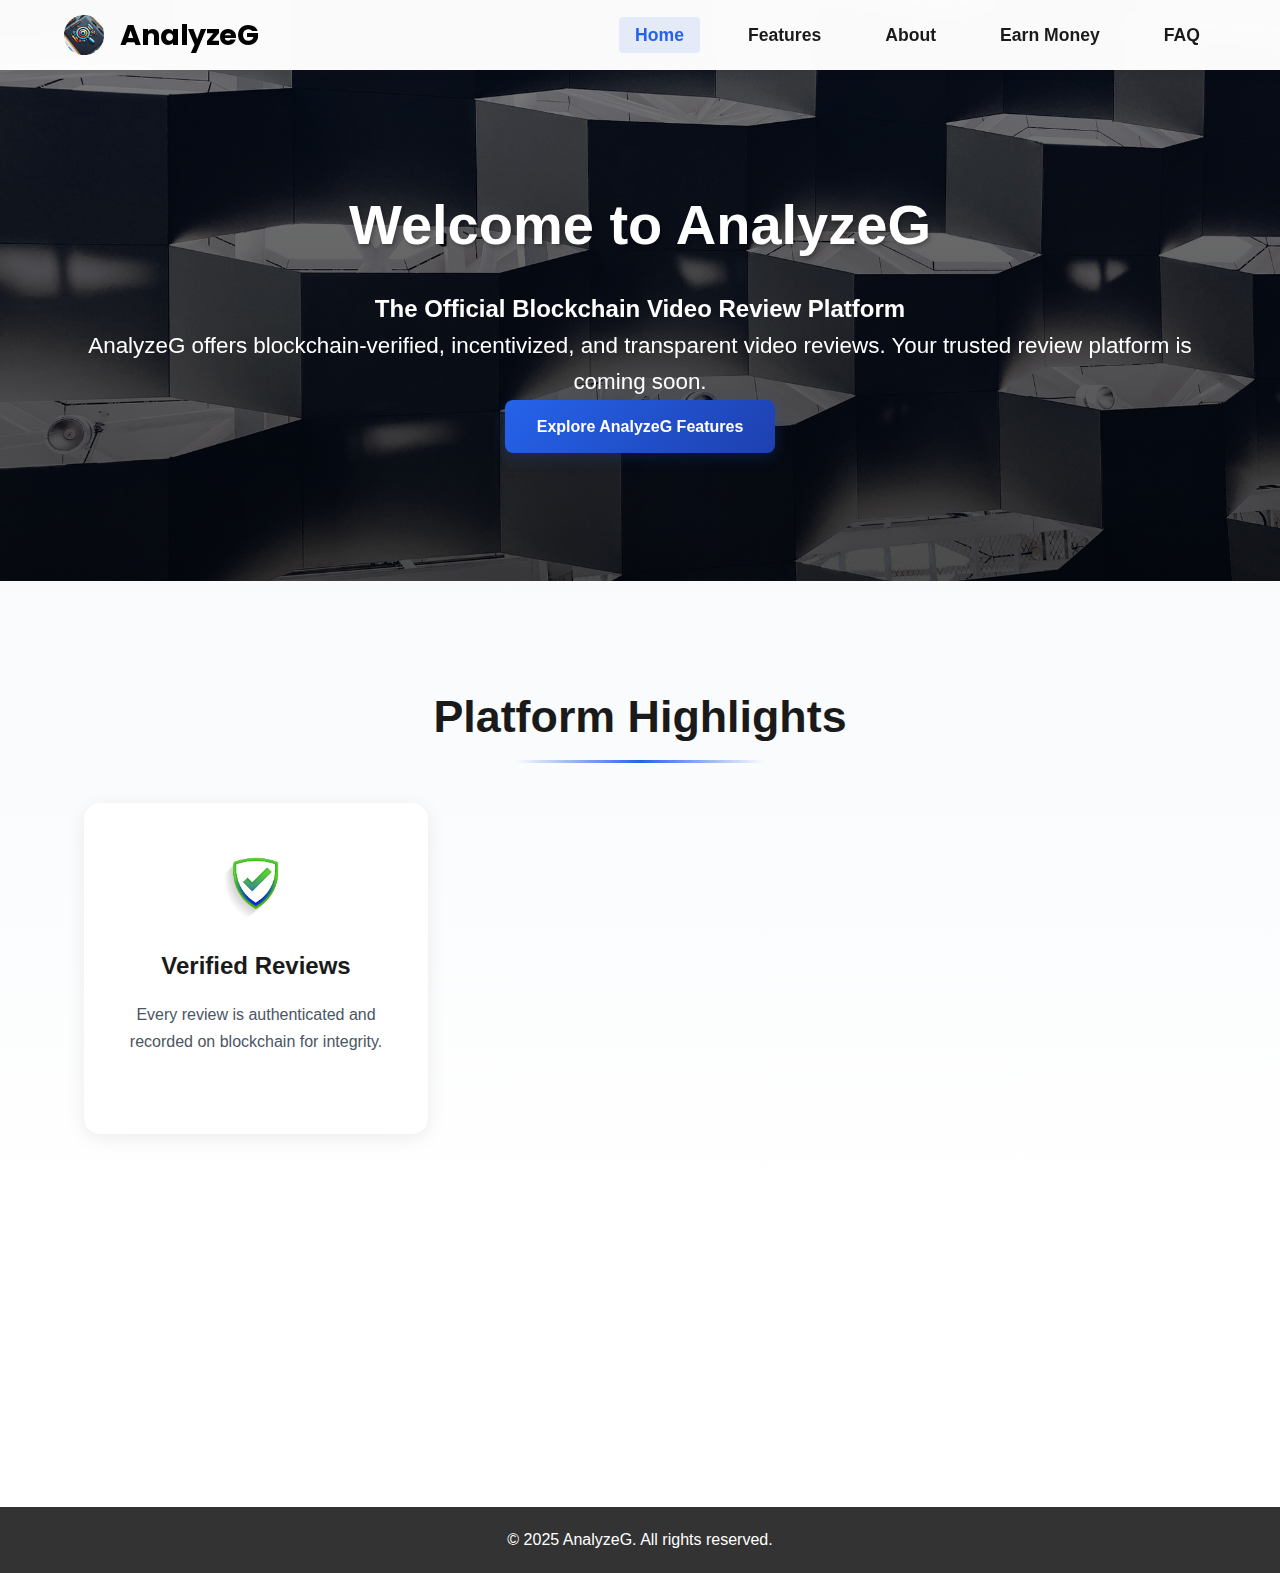
==== index.html @ 3330f6ac "Fix mobile menu navigation and Content Security Policy issues" ====
<!DOCTYPE html>
<html lang="en">
<head>
  <meta charset="UTF-8">
  <meta name="viewport" content="width=device-width, initial-scale=1">
  <meta http-equiv="Content-Security-Policy" content="default-src 'self' https: data: 'unsafe-inline'; script-src 'self' https: 'unsafe-inline'; upgrade-insecure-requests;">
  <title>AnalyzeG - Official Website | Earn Money Through Blockchain Video Reviews</title>
  <!-- Enhanced SEO Meta Tags -->
  <meta name="description" content="The official AnalyzeG platform where users earn rewards for authentic video reviews verified by blockchain technology. Visit the authentic AnalyzeG website.">
  <meta name="keywords" content="AnalyzeG, AnalyzeG official, AnalyzeG platform, AnalyzeG reviews, earn money reviews, blockchain reviews, video review platform">
  <!-- Brand signals -->
  <link rel="canonical" href="https://analyzeg.shop/" />
  <!-- Social meta tags -->
  <meta property="og:title" content="AnalyzeG - Official Website | Blockchain Video Reviews Platform">
  <meta property="og:description" content="The official AnalyzeG platform where users earn rewards for authentic video reviews.">
  <meta property="og:type" content="website">
  <meta property="og:url" content="https://analyzeg.shop/">
  <meta property="og:image" content="https://analyzeg.shop/assets/og-image.jpg">
  <link rel="preconnect" href="https://fonts.googleapis.com">
  <link rel="preconnect" href="https://fonts.gstatic.com" crossorigin>
  <link href="https://fonts.googleapis.com/css2?family=Poppins:wght@400;600;700&display=swap" rel="stylesheet">
  <link rel="stylesheet" href="css/styles.css">
  <!-- AOS Animation CSS -->
  <link href="https://unpkg.com/aos@2.3.1/dist/aos.css" rel="stylesheet">
  <link rel="icon" href="assets/favicon.ico" type="image/x-icon">
</head>
<body>
  <!-- Navigation Bar -->
  <header class="navbar">
    <div class="container">
      <div class="logo-container">
        <a href="index.html" class="logo">
          <img src="assets/logo.png" alt="AnalyzeG Logo" width="40" height="40">
          <span class="logo-text">AnalyzeG</span>
        </a>
      </div>
      <button class="mobile-menu-btn" 
              aria-label="Toggle menu" 
              aria-expanded="false"
              aria-controls="main-nav">
        <span></span>
        <span></span>
        <span></span>
      </button>
      <nav id="main-nav" aria-label="Main navigation">
        <ul>
          <li><a href="index.html" class="active" aria-current="page">Home</a></li>
          <li><a href="features.html">Features</a></li>
          <li><a href="about.html">About</a></li>
          <li><a href="earn-money-reviews.html">Earn Money</a></li>
          <li><a href="analyzeg-faq.html">FAQ</a></li>
        </ul>
      </nav>
    </div>
  </header>

  <!-- Hero Section -->
  <section class="hero" data-aos="fade-in">
    <div class="hero-overlay"></div>
    <div class="container hero-content">
      <h1 class="hero-title">Welcome to <span class="brand-highlight">AnalyzeG</span></h1>
      <h2 class="hero-subtitle">The Official Blockchain Video Review Platform</h2>
      <p class="hero-tagline">AnalyzeG offers blockchain-verified, incentivized, and transparent video reviews. Your trusted review platform is coming soon.</p>
      <a href="features.html" class="btn-primary">Explore AnalyzeG Features</a>
    </div>
  </section>

  <!-- Features Preview Section -->
  <section class="features-preview" data-aos="fade-up">
    <div class="container">
      <h2 id="features-title">Platform Highlights</h2>
      <div class="feature-grid" role="list" aria-labelledby="features-title">
        <div class="feature-item" role="listitem" tabindex="0">
          <img src="assets/feature1.png" alt="Verified Reviews Icon" width="80" height="80">
          <h3>Verified Reviews</h3>
          <p>Every review is authenticated and recorded on blockchain for integrity.</p>
        </div>
        <div class="feature-item" role="listitem" tabindex="0" data-aos="fade-up" data-aos-delay="100">
          <img src="assets/feature2.png" alt="Incentivized Engagement Icon" width="80" height="80">
          <h3>Incentivized Engagement</h3>
          <p>Earn rewards for honest feedback and track your earnings in real-time.</p>
        </div>
        <div class="feature-item" role="listitem" tabindex="0" data-aos="fade-up" data-aos-delay="200">
          <img src="assets/feature3.png" alt="Advanced Insights Icon" width="80" height="80">
          <h3>Advanced Insights</h3>
          <p>Brands get precise, geo-demographic data for targeted marketing decisions.</p>
        </div>
      </div>
    </div>
  </section>

  <!-- Call to Action Section -->
  <section class="cta" data-aos="zoom-in">
    <div class="container">
      <h2>Revolutionary Review Platform Coming Soon</h2>
      <p>Get ready to experience the future of authentic video reviews.</p>
    </div>
  </section>

  <!-- Footer -->
  <footer class="footer">
    <div class="container">
      <p>&copy; 2025 AnalyzeG. All rights reserved.</p>
    </div>
  </footer>

  <!-- Scripts -->
  <script src="https://unpkg.com/aos@2.3.1/dist/aos.js"></script>
  <script src="js/scripts.js"></script>
  <script>
    document.addEventListener('DOMContentLoaded', function() {
      if (typeof AOS !== 'undefined') {
        AOS.init({
          duration: 800,
          easing: 'ease-in-out',
          once: true
        });
      }
    });
  </script>
  
  <!-- Schema Markup for SEO -->
  <script type="application/ld+json">
  {
    "@context": "https://schema.org",
    "@type": "WebSite",
    "name": "AnalyzeG",
    "url": "https://analyzeg.shop",
    "description": "Blockchain-verified platform for authentic video reviews with rewards",
    "potentialAction": {
      "@type": "SearchAction",
      "target": "https://analyzeg.shop/search?q={search_term_string}",
      "query-input": "required name=search_term_string"
    }
  }
  </script>
  <script type="application/ld+json">
  {
    "@context": "https://schema.org",
    "@type": "Organization",
    "name": "AnalyzeG",
    "alternateName": ["AnalyzeG Platform", "AnalyzeG Reviews"],
    "url": "https://analyzeg.shop",
    "logo": "https://analyzeg.shop/assets/logo.png",
    "sameAs": [
      "https://twitter.com/analyzeg",
      "https://www.facebook.com/analyzeg",
      "https://www.linkedin.com/company/analyzeg"
    ],
    "description": "AnalyzeG is the official blockchain-verified platform for authentic video reviews with rewards system.",
    "foundingDate": "2025",
    "brand": {
      "@type": "Brand",
      "name": "AnalyzeG",
      "logo": "https://analyzeg.shop/assets/logo.png"
    }
  }
  </script>
</body>
</html>
---- css/styles.css ----
/* Reset and Base Styles */
* {
  margin: 0;
  padding: 0;
  box-sizing: border-box;
}

body {
  font-family: 'Helvetica Neue', Arial, sans-serif;
  line-height: 1.6;
  color: #333;
  background: #fff;
}

.container {
  width: 90%;
  max-width: 1200px;
  margin: 0 auto;
  position: relative;
}

/* Navigation Bar */
.navbar {
  background: rgba(255, 255, 255, 0.98);
  padding: 15px 0;
  position: fixed;
  width: 100%;
  top: 0;
  left: 0;
  z-index: 1000;
  box-shadow: 0 2px 10px rgba(0, 0, 0, 0.1);
  backdrop-filter: blur(10px);
}

.navbar .container {
  display: flex;
  justify-content: space-between;
  align-items: center;
}

.logo-container {
  display: flex;
  align-items: center;
}

.logo {
  display: inline-flex;
  align-items: center;
  text-decoration: none;
  padding: 4px 0;
}

.logo img {
  width: 40px;
  height: 40px;
  display: block;
  object-fit: contain;
}

.logo-text {
  font-family: 'Poppins', sans-serif;
  font-size: 1.8rem;
  font-weight: 700;
  color: #000;
  margin-left: 8px;
  line-height: 1;
}

.navbar nav {
  display: flex;
  align-items: center;
}

.navbar nav ul {
  list-style: none;
  display: flex;
  gap: 2rem;
}

.navbar nav ul li a {
  text-decoration: none;
  color: #1a1a1a;
  font-weight: 600;
  font-size: 1.1rem;
  transition: all 0.3s ease;
  padding: 0.5rem 1rem;
  border-radius: 4px;
}

.navbar nav ul li a:hover,
.navbar nav ul li a.active {
  color: #2563EB;
  background: rgba(37, 99, 235, 0.1);
}

.mobile-menu-btn {
  display: none;
  flex-direction: column;
  justify-content: space-between;
  width: 30px;
  height: 21px;
  background: transparent;
  border: none;
  cursor: pointer;
  padding: 0;
  z-index: 10;
}

.mobile-menu-btn span {
  width: 100%;
  height: 3px;
  background: #2563EB;
  border-radius: 3px;
  transition: transform 0.3s ease-in-out,
              opacity 0.2s ease-in-out,
              background-color 0.3s ease;
}

.mobile-menu-btn.active span:first-child {
  transform: rotate(45deg) translate(2px, -4px);
}

.mobile-menu-btn.active span:nth-child(2) {
  opacity: 0;
}

.mobile-menu-btn.active span:last-child {
  transform: rotate(-45deg) translate(2px, 4px);
}

/* Enhanced Logo and Navigation */
.logo-container {
  display: flex;
  align-items: center;
  height: 40px;
}

.logo {
  display: flex;
  align-items: center;
  gap: 8px;
  text-decoration: none;
  transition: transform 0.3s ease;
  line-height: 1;
}

.logo:hover {
  transform: translateY(-2px);
}

.logo img {
  height: 40px;
  width: 40px;
  display: block;
}

.logo-text {
  font-family: 'Poppins', sans-serif;
  font-size: 1.8rem;
  font-weight: 700;
  color: #000;
  letter-spacing: -0.5px;
  line-height: 40px;
  display: flex;
  align-items: center;
}

/* Mobile Menu Button */
.mobile-menu-btn {
  display: none;
  flex-direction: column;
  justify-content: space-between;
  width: 30px;
  height: 21px;
  background: transparent;
  border: none;
  cursor: pointer;
  padding: 0;
  z-index: 1001;
  position: relative;
}

.mobile-menu-btn span {
  width: 100%;
  height: 3px;
  background: #2563EB;
  border-radius: 3px;
  transition: all 0.3s ease;
  transform-origin: left;
}

.mobile-menu-btn.active span:first-child {
  transform: rotate(45deg);
}

.mobile-menu-btn.active span:nth-child(2) {
  opacity: 0;
}

.mobile-menu-btn.active span:last-child {
  transform: rotate(-45deg);
}

/* Hero Section */
.hero {
  position: relative;
  background: url('../assets/hero-bg.jpg') no-repeat center center/cover;
  color: #fff;
  padding: 180px 0 120px;
  margin-top: 0;
  text-align: center;
}

.hero-overlay {
  position: absolute;
  top: 0;
  left: 0;
  width: 100%;
  height: 100%;
  background: linear-gradient(rgba(0, 0, 0, 0.5), rgba(0, 0, 0, 0.7));
}

.hero-content {
  position: relative;
  z-index: 1;
}

.hero-title {
  font-size: 3.5em;
  margin-bottom: 20px;
  font-weight: bold;
  text-shadow: 2px 2px 4px rgba(0, 0, 0, 0.3);
}

.hero-tagline {
  font-size: 1.4em;
  transition: all 0.3s ease;
}

.feature-item:hover {
  transform: translateY(-5px);
  box-shadow: 0 8px 25px rgba(0, 0, 0, 0.12);
}

.feature-item img {
  width: 80px;
  height: 80px;
  object-fit: contain;
  margin-bottom: 1.5rem;
  filter: none;
  transition: transform 0.3s ease;
}

@media (max-width: 768px) {
  .feature-item img {
    width: 140px;
    height: 140px;
  }
}

.feature-item h3 {
  font-size: 1.5rem;
  margin-bottom: 1rem;
  color: #1a1a1a;
}

.feature-item p {
  color: #4b5563;
  line-height: 1.7;
}

/* Call to Action Section */
.cta {
  position: relative;
  background: linear-gradient(rgba(37, 99, 235, 0.9), rgba(29, 78, 216, 0.9)), url('../assets/cta-bg.jpg') no-repeat center center/cover;
  color: #fff;
  padding: 80px 0;
  text-align: center;
}

.cta::before {
  content: '';
  position: absolute;
  top: 0;
  left: 0;
  width: 100%;
  height: 100%;
  background: rgba(37, 99, 235, 0.7);
}

.cta .container {
  position: relative;
  z-index: 1;
}

.cta h2 {
  font-size: 2.5em;
  margin-bottom: 1.5rem;
  text-shadow: 1px 1px 2px rgba(0, 0, 0, 0.2);
}

.newsletter-form {
  margin-top: 20px;
}

.newsletter-form input[type="email"] {
  padding: 10px;
  width: 250px;
  border: none;
  border-radius: 5px;
}

.btn-secondary {
  padding: 10px 20px;
  background: #2563EB;
  color: #fff;
  border: none;
  border-radius: 5px;
  margin-left: 10px;
  cursor: pointer;
  transition: background 0.3s;
}

.btn-secondary:hover {
  background: #1e50b3;
}

/* Enhanced Page Headers */
.page-header {
  background: linear-gradient(135deg, #1E40AF, #3B82F6);
  padding: 160px 0 100px;
  text-align: center;
  position: relative;
  overflow: hidden;
}

.bg-pattern {
  position: absolute;
  top: 0;
  left: 0;
  right: 0;
  bottom: 0;
  background-image: linear-gradient(30deg, rgba(255,255,255,0.1) 12%, transparent 12.5%, transparent 87%, rgba(255,255,255,0.1) 87.5%, rgba(255,255,255,0.1)),
    linear-gradient(150deg, rgba(255,255,255,0.1) 12%, transparent 12.5%, transparent 87%, rgba(255,255,255,0.1) 87.5%, rgba(255,255,255,0.1)),
    linear-gradient(30deg, rgba(255,255,255,0.1) 12%, transparent 12.5%, transparent 87%, rgba(255,255,255,0.1) 87.5%, rgba(255,255,255,0.1)),
    linear-gradient(150deg, rgba(255,255,255,0.1) 12%, transparent 12.5%, transparent 87%, rgba(255,255,255,0.1) 87.5%, rgba(255,255,255,0.1));
  background-size: 80px 140px;
  background-position: 0 0, 0 0, 40px 70px, 40px 70px;
  z-index: 1;
  animation: bgPattern 60s linear infinite;
}

.page-header .container {
  position: relative;
  z-index: 3;
}

.page-header h1 {
  font-size: 4em;
  color: #ffffff;
  margin-bottom: 1rem;
  text-shadow: 2px 2px 0 rgba(0,0,0,0.1),
               4px 4px 0 rgba(0,0,0,0.1);
  font-weight: 800;
  letter-spacing: -0.5px;
  position: relative;
  display: inline-block;
}

.page-header p {
  font-size: 1.6em;
  color: rgba(255, 255, 255, 0.95);
  max-width: 800px;
  margin: 0 auto;
  text-shadow: 1px 1px 2px rgba(0, 0, 0, 0.2);
  line-height: 1.6;
  font-weight: 500;
}

.header-accent {
  width: 100px;
  height: 4px;
  background: #ffffff;
  margin: 30px auto 0;
  position: relative;
  border-radius: 2px;
}

.header-accent::before,
.header-accent::after {
  content: '';
  position: absolute;
  width: 40px;
  height: 4px;
  background: rgba(255, 255, 255, 0.5);
  border-radius: 2px;
}

.header-accent::before {
  left: -60px;
}

.header-accent::after {
  right: -60px;
}

/* About Header Specific Styles */
.about-header {
  background: linear-gradient(rgba(0, 0, 0, 0.4), rgba(30, 64, 175, 0.9)), url('../assets/about-bg.jpg') no-repeat center center/cover;
  position: relative;
}

.light-rays {
  position: absolute;
  top: 0;
  left: 0;
  right: 0;
  bottom: 0;
  background: radial-gradient(circle at 50% 50%, rgba(255,255,255,0.1) 0%, transparent 60%);
  z-index: 2;
  animation: pulse 4s ease-in-out infinite;
}

.about-header .container {
  z-index: 3;
}

.about-header h1 {
  text-shadow: 2px 2px 0 rgba(0,0,0,0.2),
               4px 4px 0 rgba(0,0,0,0.2);
  animation: slideInDown 1s ease-out;
}

.about-header p {
  animation: slideInUp 1s ease-out;
  font-weight: 500;
}

/* Features List - Enhanced */
.features-list {
  padding: 80px 0;
  background: linear-gradient(to bottom right, #f8fafc, #e2e8f0);
}

.features-list .feature {
  background: #ffffff;
  padding: 2.5rem;
  margin-bottom: 2rem;
  border-radius: 16px;
  box-shadow: 0 8px 30px rgba(0, 0, 0, 0.08);
  border-left: 5px solid #2563EB;
  transition: all 0.3s ease;
}

.features-list .feature:hover {
  transform: translateX(5px) translateY(-2px);
  box-shadow: 0 12px 40px rgba(37, 99, 235, 0.12);
}

/* Enhanced Feature Animations */
.feature {
  position: relative;
  overflow: hidden;
  transition: all 0.5s cubic-bezier(0.4, 0, 0.2, 1);
  cursor: pointer;
}

.feature::before {
  content: '';
  position: absolute;
  top: 0;
  left: 0;
  width: 100%;
  height: 100%;
  background: linear-gradient(
    45deg,
    transparent,
    rgba(37, 99, 235, 0.03),
    transparent
  );
  transform: translateX(-100%);
  transition: transform 0.6s ease;
}

.feature:hover::before {
  transform: translateX(100%);
}

.feature h2 {
  position: relative;
  transition: transform 0.3s ease, color 0.3s ease;
}

.feature:hover h2 {
  color: #2563EB;
}

/* Add Ripple Effect */
.ripple {
  position: absolute;
  border-radius: 50%;
  transform: scale(0);
  animation: ripple 0.6s linear;
  background-color: rgba(37, 99, 235, 0.2);
}

@keyframes ripple {
  to {
    transform: scale(4);
    opacity: 0;
  }
}

/* About Page Header - Enhanced */
.about-header {
  background: url('../assets/about-bg.jpg') no-repeat center center/cover;
  position: relative;
  padding: 160px 0 100px;
  color: #fff;
  text-align: center;
}

.about-header::before {
  content: '';
  position: absolute;
  top: 0;
  left: 0;
  width: 100%;
  height: 100%;
  background: linear-gradient(rgba(0, 0, 0, 0.6), rgba(37, 99, 235, 0.8));
}

.about-header .container {
  position: relative;
  z-index: 2;
}

.about-header h1 {
  font-size: 4em;
  margin-bottom: 20px;
  font-weight: bold;
  text-shadow: 2px 4px 8px rgba(0, 0, 0, 0.3);
  letter-spacing: -0.5px;
  color: #ffffff;
  animation: fadeInDown 1s ease-out;
}

.about-header p {
  font-size: 1.5em;
  line-height: 1.6;
  max-width: 800px;
  margin: 0 auto;
  color: rgba(255, 255, 255, 0.95);
  text-shadow: 1px 2px 4px rgba(0, 0, 0, 0.3);
  animation: fadeInUp 1s ease-out;
}

/* About Content */
.about-content {
  padding: 80px 0;
  line-height: 1.8;
}

.about-content h2 {
  margin-top: 20px;
  color: #2563EB;
}

.about-content ul {
  list-style: disc inside;
  margin: 20px 0;
}

/* Footer */
.footer {
  background: #333;
  color: #fff;
  text-align: center;
  padding: 20px 0;
}

/* SEO Optimizations */
h1, h2, h3, h4, h5, h6 {
  margin-top: 0;
}

img {
  max-width: 100%;
  height: auto;
}

/* Animations */
@keyframes fadeInDown {
  from {
    opacity: 0;
    transform: translateY(-20px);
  }
  to {
    opacity: 1;
    transform: translateY(0);
  }
}

@keyframes fadeInUp {
  from {
    opacity: 0;
    transform: translateY(20px);
  }
  to {
    opacity: 1;
    transform: translateY(0);
  }
}

@keyframes pulse {
  0% { opacity: 0.6; }
  50% { opacity: 1; }
  100% { opacity: 0.6; }
}

@keyframes bgPattern {
  0% { background-position: 0 0, 0 0, 40px 70px, 40px 70px; }
  100% { background-position: 1000px 0, 1000px 0, 1040px 70px, 1040px 70px; }
}

@keyframes slideInDown {
  from {
    opacity: 0;
    transform: translateY(-30px);
  }
  to {
    opacity: 1;
    transform: translateY(0);
  }
}

@keyframes slideInUp {
  from {
    opacity: 0;
    transform: translateY(30px);
  }
  to {
    opacity: 1;
    transform: translateY(0);
  }
}

/* Responsive Design Improvements */
@media (max-width: 768px) {
  .navbar {
    padding: 1rem 0;
  }
  
  .navbar .container {
    flex-direction: row;
    align-items: center;
  }
  
  .logo-text {
    font-size: 1.5rem;
  }
  
  .mobile-menu-btn {
    display: flex;
    z-index: 9999;
  }
  
  #main-nav {
    position: fixed;
    top: 0;
    right: -100%;
    width: 80%;
    height: 100vh;
    background: rgba(255, 255, 255, 0.98);
    box-shadow: -5px 0 25px rgba(0, 0, 0, 0.1);
    padding: 80px 2rem 2rem;
    transition: all 0.4s ease;
    z-index: 999;
    overflow-y: auto;
  }
  
  #main-nav.active {
    right: 0;
  }
  
  #main-nav ul {
    flex-direction: column;
    align-items: flex-start;
    gap: 2rem;
  }
  
  #main-nav ul li {
    width: 100%;
    opacity: 0;
    transform: translateX(50px);
    transition: all 0.3s ease;
    transition-delay: calc(0.1s * var(--i));
  }
  
  #main-nav.active ul li {
    opacity: 1;
    transform: translateX(0);
  }
  
  #main-nav ul li a {
    display: block;
    width: 100%;
    padding: 1rem;
    border-radius: 8px;
  }
  
  .hero-title {
    font-size: 2.5em;
  }
  
  .feature-grid {
    grid-template-columns: 1fr;
  }
  
  .page-header {
    padding: 120px 0 60px;
  }
  
  .page-header h1,
  .about-header h1 {
    font-size: 2.8em;
  }
  
  .page-header p,
  .about-header p {
    font-size: 1.2em;
    padding: 0 20px;
  }
  
  .features-list .feature {
    padding: 1.5rem;
  }

  .menu-open {
    overflow: hidden;
  }
}

/* Add animation delays for nav items */
nav ul li {
  --i: 0;
}

nav ul li:nth-child(1) { --i: 1; }
nav ul li:nth-child(2) { --i: 2; }
nav ul li:nth-child(3) { --i: 3; }
nav ul li:nth-child(4) { --i: 4; }
nav ul li:nth-child(5) { --i: 5; }

/* Features Preview Section */
.features-preview {
  padding: 100px 0;
  background: linear-gradient(to bottom, #f8fafc, #fff);
  text-align: center;
}

.features-preview h2 {
  font-size: 2.8em;
  margin-bottom: 50px;
  color: #1a1a1a;
  position: relative;
  display: inline-block;
}

.features-preview h2::after {
  content: '';
  position: absolute;
  bottom: -10px;
  left: 50%;
  transform: translateX(-50%);
  width: 60%;
  height: 3px;
  background: linear-gradient(90deg, transparent, #2563EB, transparent);
}

.feature-grid {
  display: grid;
  grid-template-columns: repeat(3, 1fr);
  gap: 2.5rem;
  padding: 0 20px;
  max-width: 1200px;
  margin: 0 auto;
}

.feature-item {
  background: #fff;
  padding: 2.5rem 2rem;
  border-radius: 16px;
  box-shadow: 0 4px 20px rgba(0, 0, 0, 0.08);
  transition: all 0.3s cubic-bezier(0.4, 0, 0.2, 1);
  height: 100%;
  display: flex;
  flex-direction: column;
  align-items: center;
  position: relative;
  overflow: hidden;
}

.feature-item::before {
  content: '';
  position: absolute;
  top: 0;
  left: 0;
  right: 0;
  height: 4px;
  background: linear-gradient(90deg, #2563EB, #1E40AF);
  transform: scaleX(0);
  transition: transform 0.3s ease;
  transform-origin: left;
}

.feature-item:hover::before {
  transform: scaleX(1);
}

.feature-item img {
  width: 80px;
  height: 80px;
  margin-bottom: 1.5rem;
  filter: none;
  object-fit: contain;
  transition: transform 0.3s ease;
}

.feature-item:hover img {
  transform: scale(1.1);
}

.feature-item h3 {
  font-size: 1.5rem;
  margin-bottom: 1rem;
  color: #1a1a1a;
  transition: color 0.3s ease;
}

.feature-item:hover h3 {
  color: #2563EB;
}

.feature-item p {
  color: #4b5563;
  line-height: 1.7;
  margin: 0;
}

/* Mobile specific styles */
@media (max-width: 1024px) {
  .feature-grid {
    grid-template-columns: repeat(2, 1fr);
    gap: 2rem;
  }
}

@media (max-width: 768px) {
  .feature-grid {
    grid-template-columns: 1fr;
    gap: 1.5rem;
  }

  .feature-item {
    padding: 2rem 1.5rem;
  }

  .feature-item img {
    width: 100px;
    height: 100px;
  }
  
  /* Button styles for mobile */
  .btn-primary {
    padding: 0.75rem 1.5rem;
    font-size: 1rem;
    margin-top: 1rem;
  }
}

/* Button Styles */
.btn-primary {
  display: inline-block;
  padding: 0.875rem 2rem;
  background: linear-gradient(135deg, #2563EB, #1E40AF);
  color: #fff;
  text-decoration: none;
  border-radius: 8px;
  font-weight: 600;
  transition: all 0.3s ease;
  border: none;
  cursor: pointer;
  position: relative;
  overflow: hidden;
  box-shadow: 0 4px 15px rgba(37, 99, 235, 0.2);
}

.btn-primary:hover {
  transform: translateY(-3px);
  box-shadow: 0 6px 20px rgba(37, 99, 235, 0.3);
}
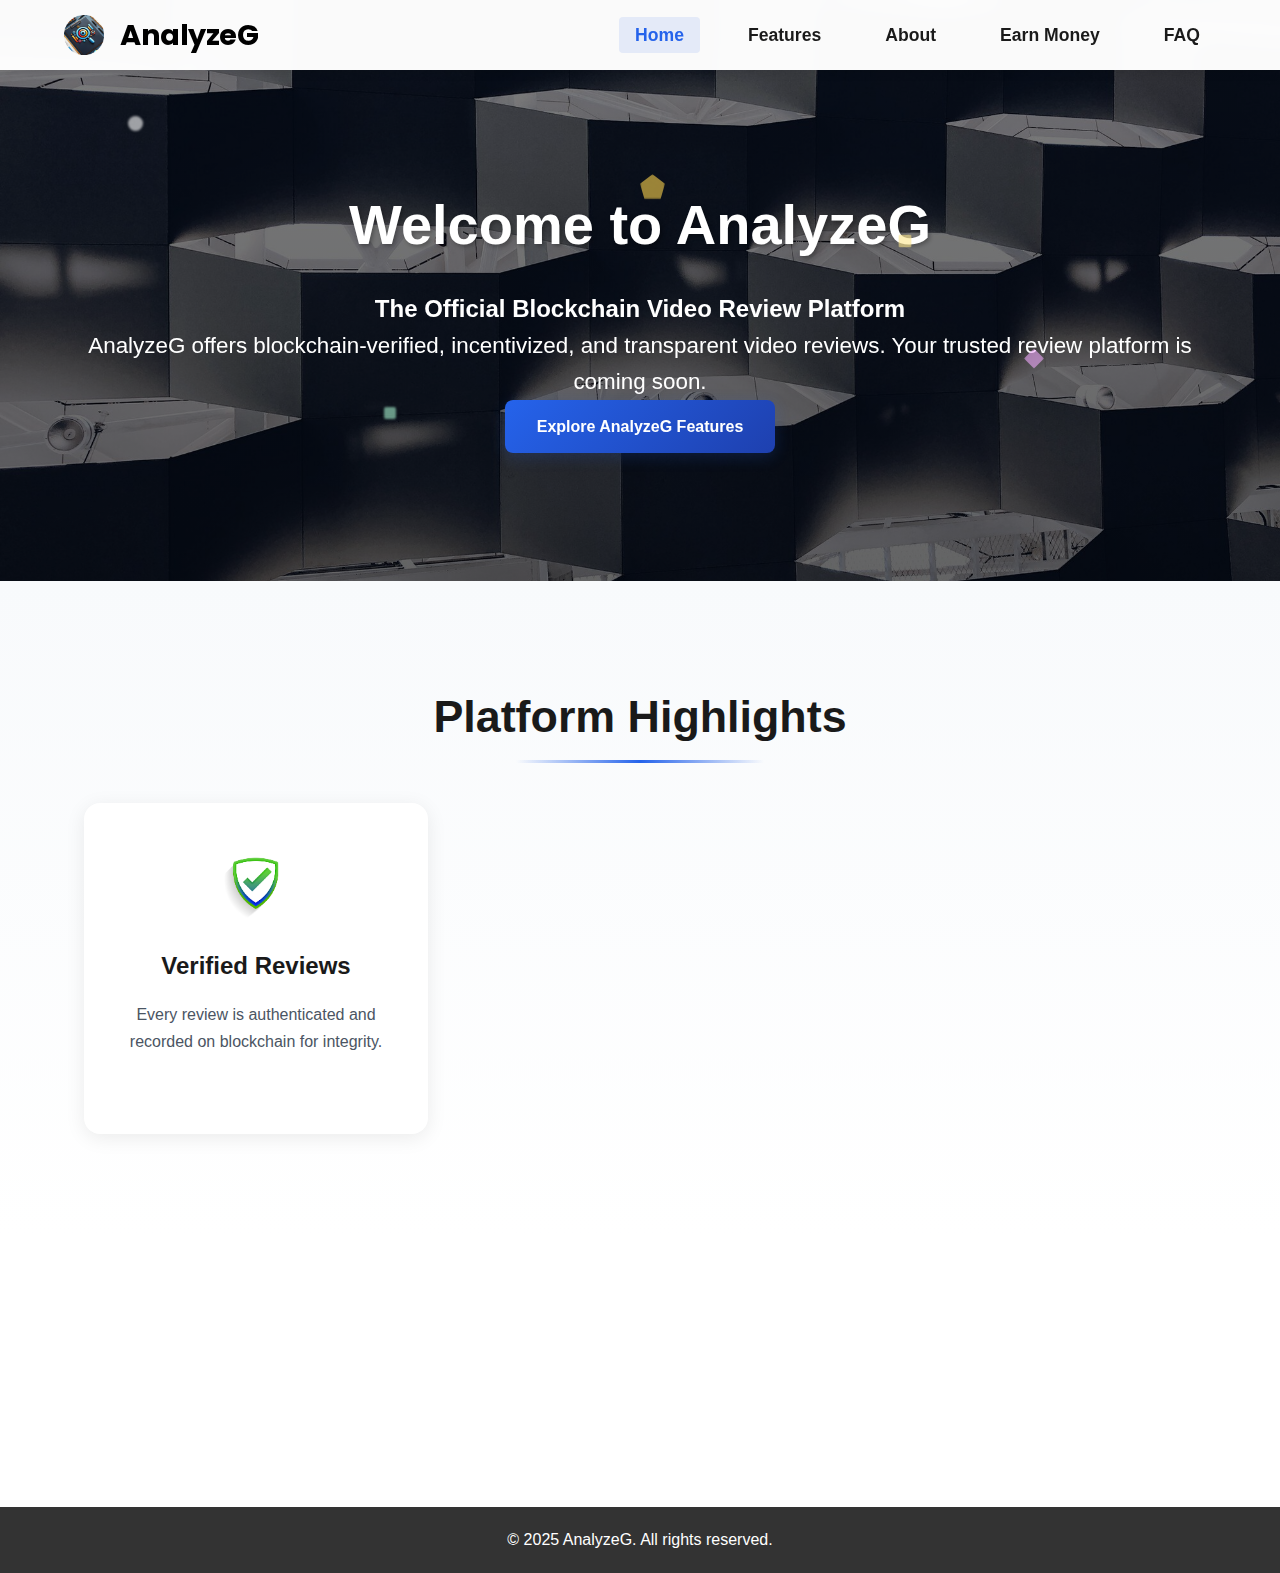
==== commit 3250f086: "Add modern animated gradients and floating particles to page headers" ====
--- a/index.html
+++ b/index.html
@@ -57,6 +57,13 @@
   <!-- Hero Section -->
   <section class="hero" data-aos="fade-in">
     <div class="hero-overlay"></div>
+    <div class="particle-container">
+      <span class="particle"></span>
+      <span class="particle"></span>
+      <span class="particle"></span>
+      <span class="particle"></span>
+      <span class="particle"></span>
+    </div>
     <div class="container hero-content">
       <h1 class="hero-title">Welcome to <span class="brand-highlight">AnalyzeG</span></h1>
       <h2 class="hero-subtitle">The Official Blockchain Video Review Platform</h2>
--- a/css/styles.css
+++ b/css/styles.css
@@ -217,7 +217,7 @@
   left: 0;
   width: 100%;
   height: 100%;
-  background: linear-gradient(rgba(0, 0, 0, 0.5), rgba(0, 0, 0, 0.7));
+  background: linear-gradient(rgba(0, 0, 0, 0.5), rgba(0, 0, 0, 0.6)); /* Less blue tint */
 }
 
 .hero-content {
@@ -334,15 +334,112 @@
   overflow: hidden;
 }
 
+/* New Header Animation Styles - Replace the current bg-gradient-animated */
+.bg-gradient-animated {
+  position: absolute;
+  top: 0; left: 0; right: 0; bottom: 0;
+  z-index: 1;  
+  background: linear-gradient(135deg, #6366f1, #3b82f6, #2dd4bf, #8b5cf6);
+  background-size: 400% 400%;
+  animation: gradientFlow 12s ease infinite;
+  opacity: 0.85;
+}
+
+@keyframes gradientFlow {
+  0% { background-position: 0% 50% }
+  50% { background-position: 100% 50% }
+  100% { background-position: 0% 50% }
+}
+
+/* Add animated particles */
+.particle-container {
+  position: absolute;
+  top: 0; left: 0; width: 100%; height: 100%;
+  overflow: hidden;
+  z-index: 2;
+}
+
+.particle {
+  position: absolute;
+  display: block;
+  pointer-events: none;
+  opacity: 0.6;
+  z-index: 2;
+  filter: blur(1px);
+}
+
+.particle:nth-child(1) {
+  width: 15px; height: 15px;
+  background: #fff;
+  top: 20%; left: 10%;
+  border-radius: 50%;
+  animation: float-up-right 15s ease-in-out infinite alternate;
+}
+
+.particle:nth-child(2) {
+  width: 20px; height: 20px;
+  background: #f0abfc;
+  top: 60%; left: 80%;
+  clip-path: polygon(50% 0%, 100% 50%, 50% 100%, 0% 50%);
+  animation: float-up-left 18s ease-in-out infinite alternate;
+}
+
+.particle:nth-child(3) {
+  width: 25px; height: 25px;
+  background: #fcd34d;
+  top: 30%; left: 50%;
+  clip-path: polygon(50% 0%, 100% 38%, 82% 100%, 18% 100%, 0% 38%);
+  animation: float-circle 25s linear infinite;
+}
+
+.particle:nth-child(4) {
+  width: 12px; height: 12px;
+  background: #a7f3d0;
+  top: 70%; left: 30%;
+  border-radius: 2px;
+  animation: float-up-right 20s ease-in-out infinite alternate-reverse;
+}
+
+.particle:nth-child(5) {
+  width: 18px; height: 18px;
+  background: #fde68a;
+  top: 40%; left: 70%;
+  clip-path: polygon(50% 0%, 100% 50%, 50% 100%, 0% 50%);
+  transform: rotate(45deg);
+  animation: float-up-left 22s ease-in-out infinite alternate-reverse;
+}
+
+@keyframes float-up-right {
+  0% { transform: translateY(30vh) translateX(-10vw) rotate(0deg); opacity: 0; }
+  20% { opacity: 0.6; }
+  80% { opacity: 0.6; }
+  100% { transform: translateY(-30vh) translateX(10vw) rotate(360deg); opacity: 0; }
+}
+
+@keyframes float-up-left {
+  0% { transform: translateY(20vh) translateX(10vw) rotate(0deg); opacity: 0; }
+  20% { opacity: 0.7; }
+  80% { opacity: 0.7; }
+  100% { transform: translateY(-20vh) translateX(-15vw) rotate(-360deg); opacity: 0; }
+}
+
+@keyframes float-circle {
+  0% { transform: translateY(0) translateX(0) rotate(0deg); }
+  25% { transform: translateY(-20vh) translateX(15vw) rotate(90deg); }
+  50% { transform: translateY(0) translateX(30vw) rotate(180deg); }
+  75% { transform: translateY(20vh) translateX(15vw) rotate(270deg); }
+  100% { transform: translateY(0) translateX(0) rotate(360deg); }
+}
+
+/* Keep transparent bg-pattern for subtle texture */
 .bg-pattern {
+  opacity: 0.2; /* Reduce opacity to make less dominant */
   position: absolute;
   top: 0;
   left: 0;
   right: 0;
   bottom: 0;
   background-image: linear-gradient(30deg, rgba(255,255,255,0.1) 12%, transparent 12.5%, transparent 87%, rgba(255,255,255,0.1) 87.5%, rgba(255,255,255,0.1)),
-    linear-gradient(150deg, rgba(255,255,255,0.1) 12%, transparent 12.5%, transparent 87%, rgba(255,255,255,0.1) 87.5%, rgba(255,255,255,0.1)),
-    linear-gradient(30deg, rgba(255,255,255,0.1) 12%, transparent 12.5%, transparent 87%, rgba(255,255,255,0.1) 87.5%, rgba(255,255,255,0.1)),
     linear-gradient(150deg, rgba(255,255,255,0.1) 12%, transparent 12.5%, transparent 87%, rgba(255,255,255,0.1) 87.5%, rgba(255,255,255,0.1));
   background-size: 80px 140px;
   background-position: 0 0, 0 0, 40px 70px, 40px 70px;
@@ -350,9 +447,10 @@
   animation: bgPattern 60s linear infinite;
 }
 
+/* Ensure header content stays above animations */
 .page-header .container {
   position: relative;
-  z-index: 3;
+  z-index: 5;
 }
 
 .page-header h1 {
@@ -739,6 +837,27 @@
   .menu-open {
     overflow: hidden;
   }
+  
+  /* Simplify animations on mobile */
+  .particle:nth-child(4),
+  .particle:nth-child(5) {
+    display: none; /* Hide some particles on mobile for better performance */
+  }
+  
+  @keyframes float-up-right {
+    0% { transform: translateY(30vh) translateX(-5vw) rotate(0deg); }
+    100% { transform: translateY(-30vh) translateX(5vw) rotate(360deg); }
+  }
+  
+  @keyframes float-up-left {
+    0% { transform: translateY(20vh) translateX(5vw) rotate(0deg); }
+    100% { transform: translateY(-20vh) translateX(-5vw) rotate(-360deg); }
+  }
+  
+  @keyframes float-circle {
+    0% { transform: translateY(0) translateX(0) rotate(0deg); }
+    100% { transform: translateY(0) translateX(0) rotate(360deg); }
+  }
 }
 
 /* Add animation delays for nav items */
@@ -788,7 +907,9 @@
 }
 
 .feature-item {
-  background: #fff;
+  position: relative;
+  z-index: 1;
+  background: #fff; /* Ensure white background */
   padding: 2.5rem 2rem;
   border-radius: 16px;
   box-shadow: 0 4px 20px rgba(0, 0, 0, 0.08);
@@ -821,10 +942,12 @@
 .feature-item img {
   width: 80px;
   height: 80px;
+  object-fit: contain;
   margin-bottom: 1.5rem;
-  filter: none;
-  object-fit: contain;
+  filter: none; /* Remove any filters */
   transition: transform 0.3s ease;
+  position: relative;
+  z-index: 5; /* Ensure image is above any overlays */
 }
 
 .feature-item:hover img {
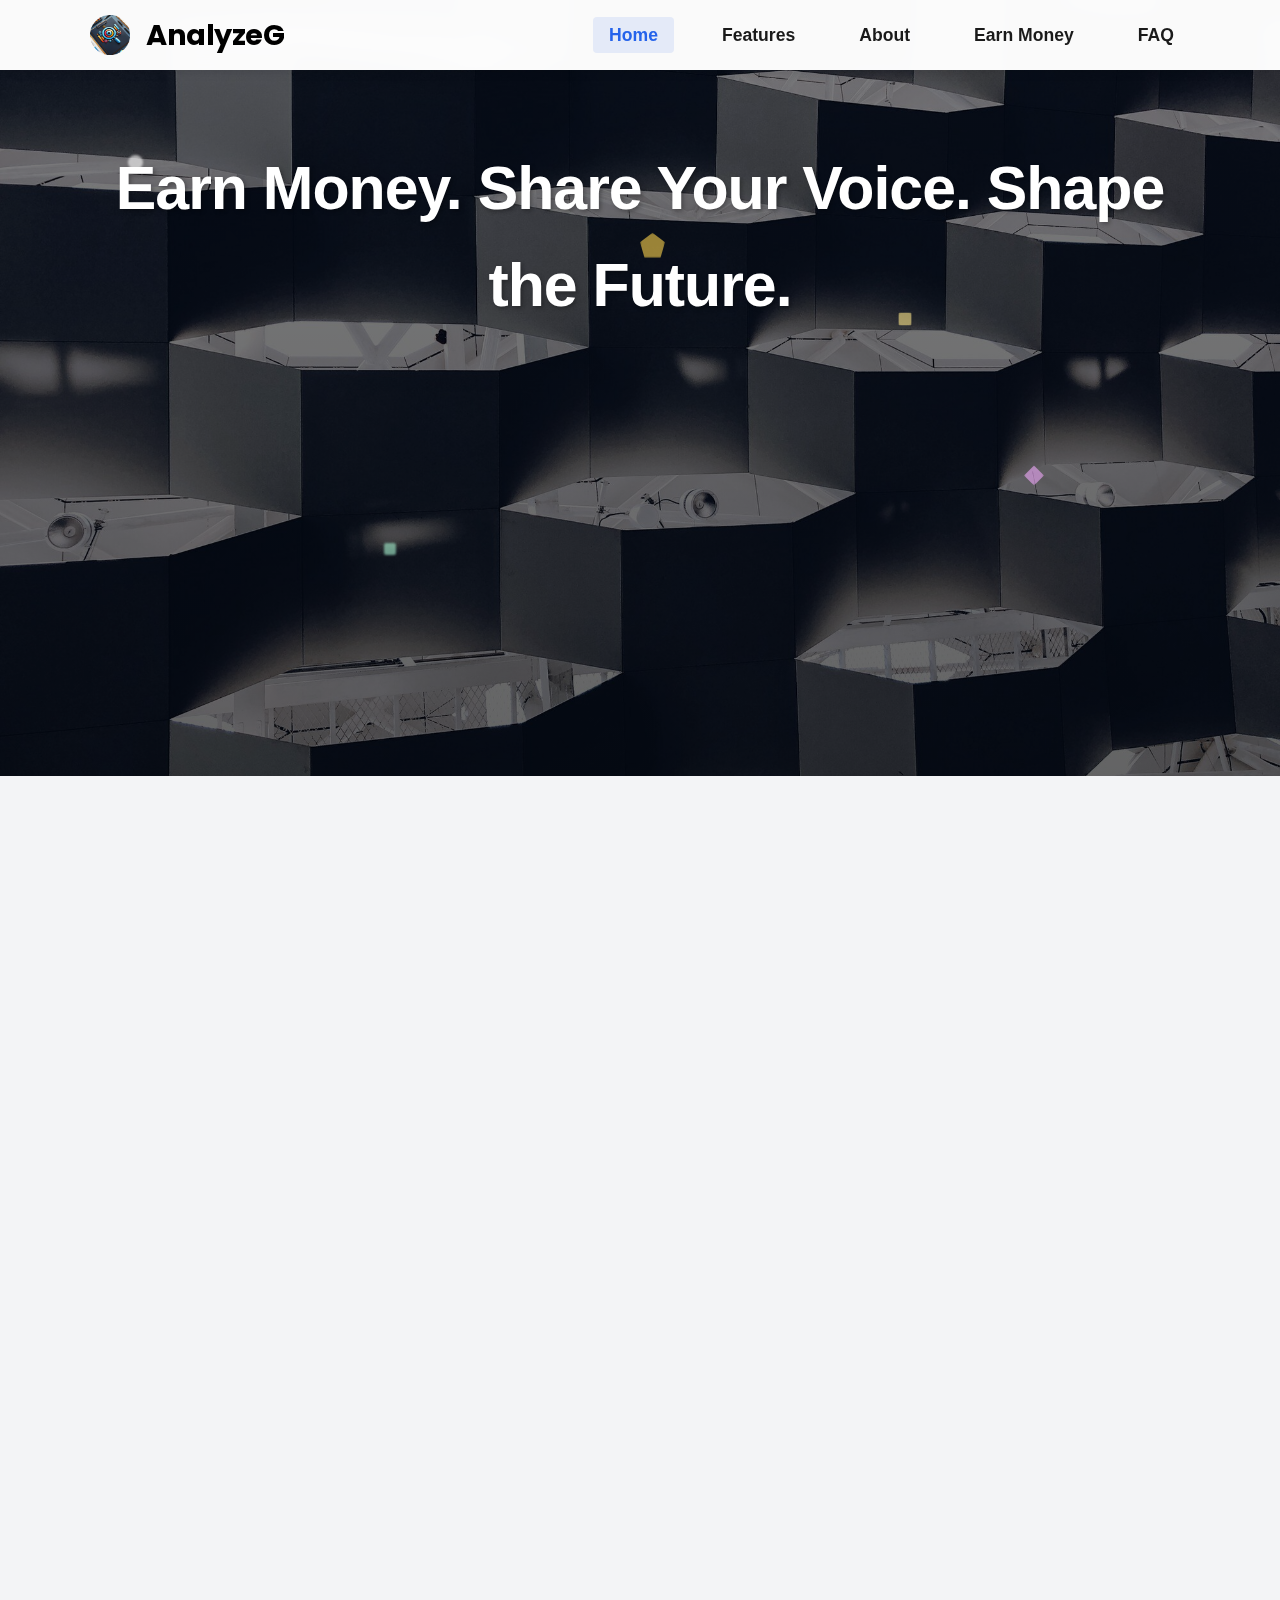
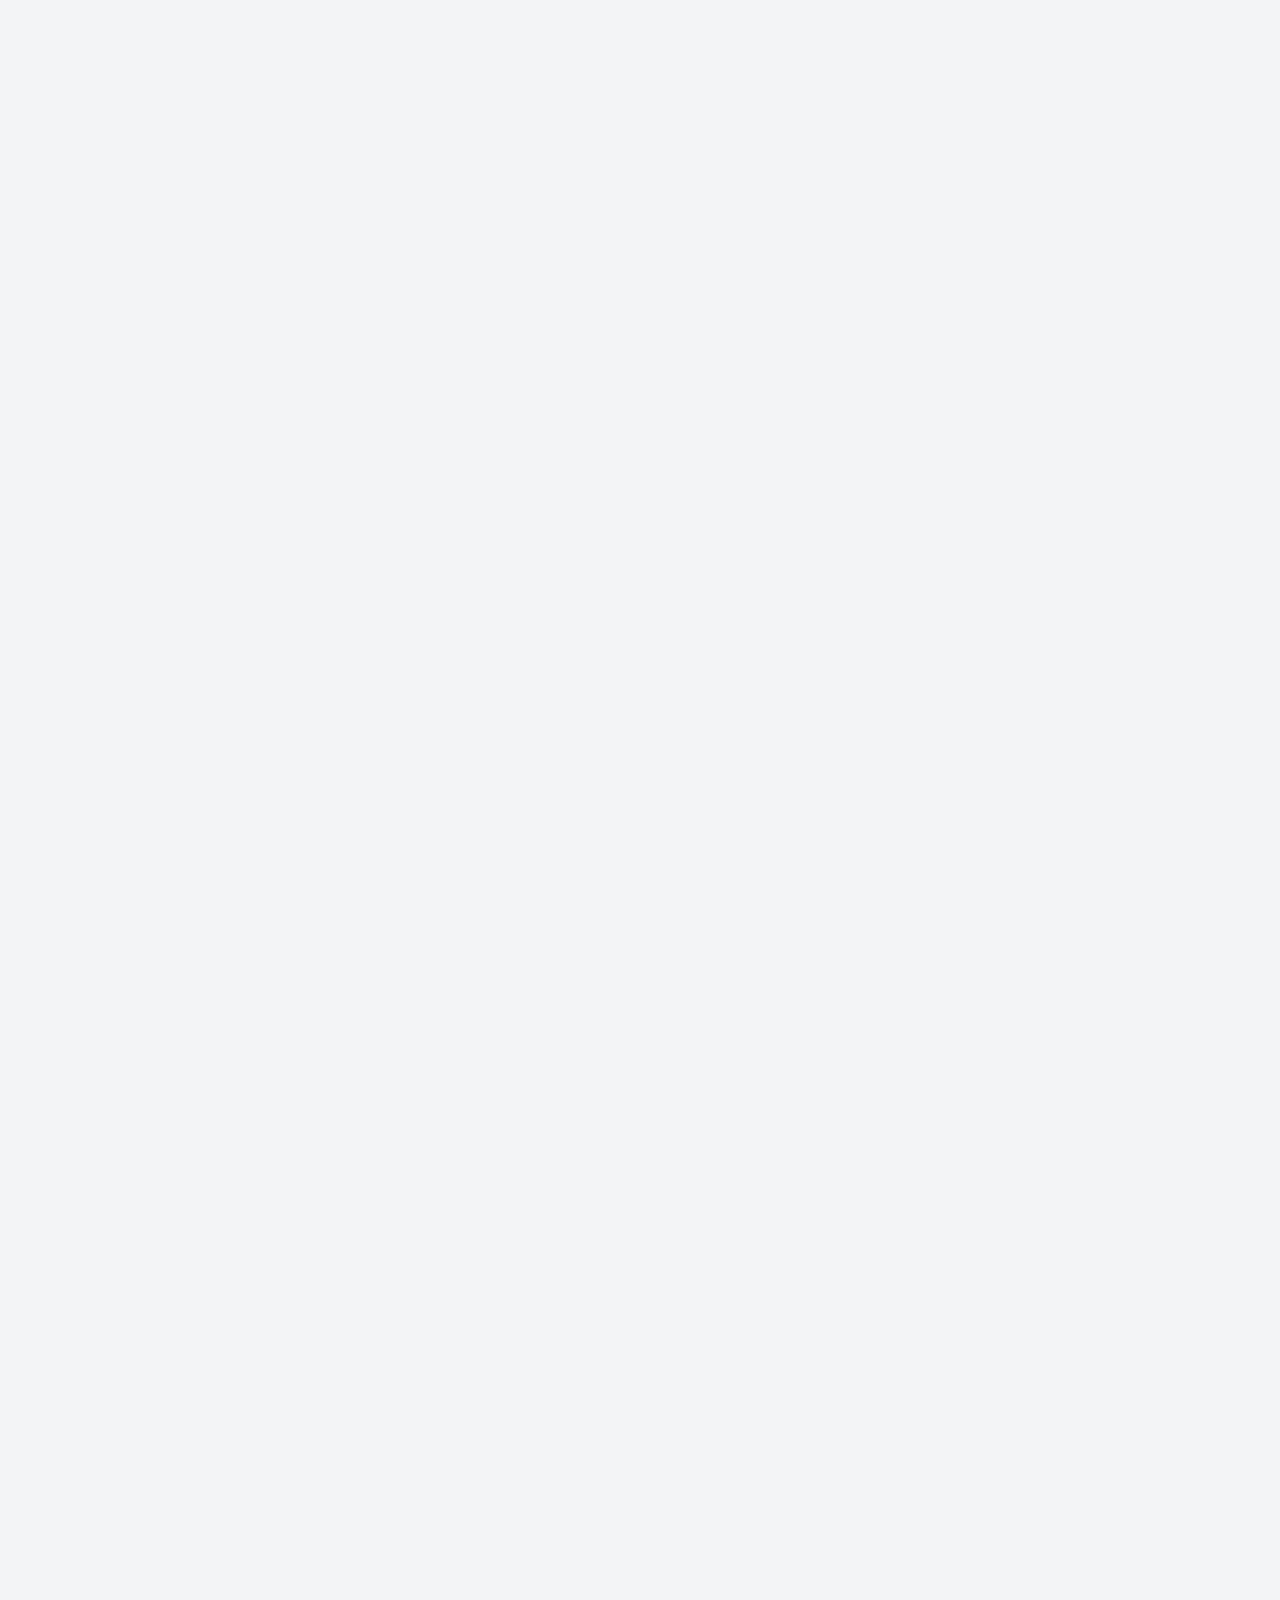
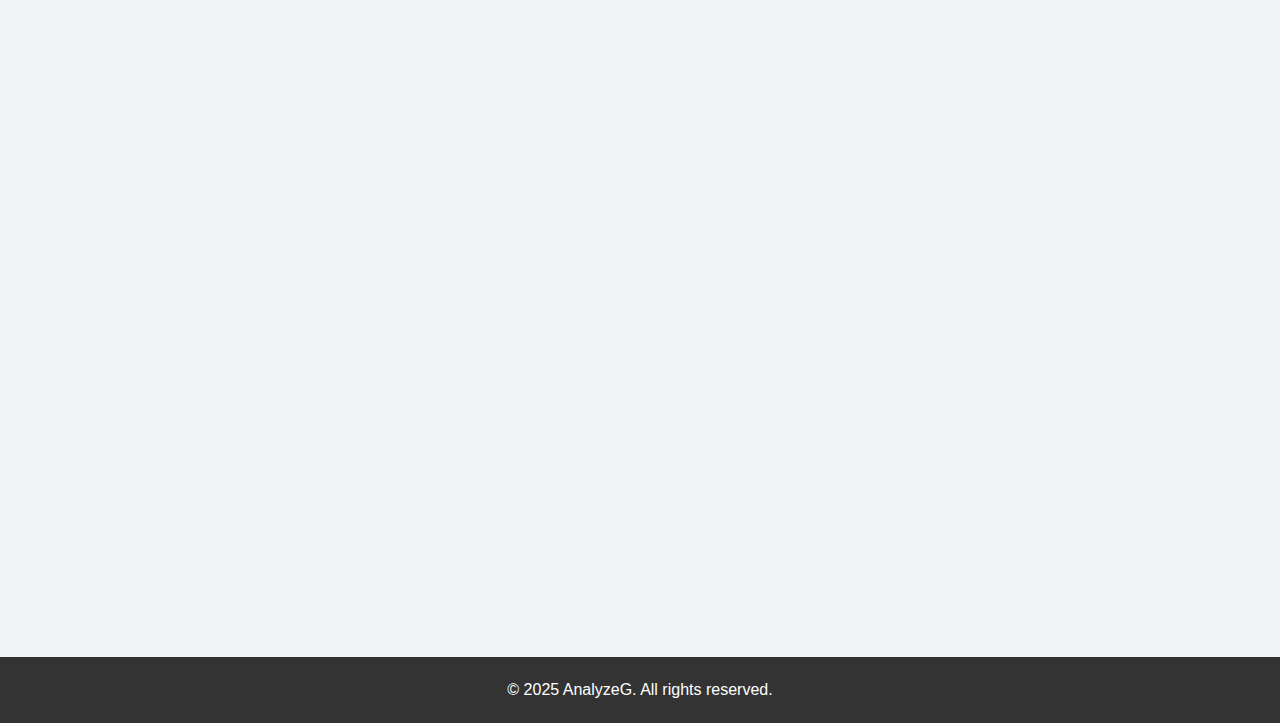
==== commit 2b183685: "Add modern animated gradients and floating particles to page headers" ====
--- a/index.html
+++ b/index.html
@@ -3,16 +3,16 @@
 <head>
   <meta charset="UTF-8">
   <meta name="viewport" content="width=device-width, initial-scale=1">
-  <meta http-equiv="Content-Security-Policy" content="default-src 'self' https: data: 'unsafe-inline'; script-src 'self' https: 'unsafe-inline'; upgrade-insecure-requests;">
-  <title>AnalyzeG - Official Website | Earn Money Through Blockchain Video Reviews</title>
+  <meta http-equiv="Content-Security-Policy" content="default-src 'self' https: data: 'unsafe-inline'; script-src 'self' https: 'unsafe-inline' 'unsafe-eval'; upgrade-insecure-requests;">
+  <title>AnalyzeG - Official Blockchain Video Review Platform | For Reviewers & Brands</title>
   <!-- Enhanced SEO Meta Tags -->
-  <meta name="description" content="The official AnalyzeG platform where users earn rewards for authentic video reviews verified by blockchain technology. Visit the authentic AnalyzeG website.">
-  <meta name="keywords" content="AnalyzeG, AnalyzeG official, AnalyzeG platform, AnalyzeG reviews, earn money reviews, blockchain reviews, video review platform">
+  <meta name="description" content="AnalyzeG offers a dual-value platform: earn rewards for authentic video reviews as a reviewer, or access verified consumer insights as a brand. All secured by blockchain technology.">
+  <meta name="keywords" content="AnalyzeG, blockchain reviews, video review platform, earn money reviews, consumer insights, authentic reviews, video testimonials">
   <!-- Brand signals -->
   <link rel="canonical" href="https://analyzeg.shop/" />
   <!-- Social meta tags -->
-  <meta property="og:title" content="AnalyzeG - Official Website | Blockchain Video Reviews Platform">
-  <meta property="og:description" content="The official AnalyzeG platform where users earn rewards for authentic video reviews.">
+  <meta property="og:title" content="AnalyzeG - Earn Money With Reviews | Get Authentic Consumer Insights">
+  <meta property="og:description" content="AnalyzeG offers blockchain-verified video reviews with rewards for reviewers and actionable insights for brands.">
   <meta property="og:type" content="website">
   <meta property="og:url" content="https://analyzeg.shop/">
   <meta property="og:image" content="https://analyzeg.shop/assets/og-image.jpg">
@@ -23,6 +23,840 @@
   <!-- AOS Animation CSS -->
   <link href="https://unpkg.com/aos@2.3.1/dist/aos.css" rel="stylesheet">
   <link rel="icon" href="assets/favicon.ico" type="image/x-icon">
+  <style>
+    /* Dual-View Toggle Styles - Updated for better visibility */
+    .audience-toggle-container {
+      display: flex;
+      justify-content: center;
+      align-items: center;
+      padding: 40px 0;
+      position: relative;
+      z-index: 10;
+      background: transparent; /* Removed gradient */
+    }
+    
+    .audience-toggle {
+      display: flex;
+      background: rgba(255, 255, 255, 0.95);
+      border-radius: 30px;
+      padding: 6px;
+      position: relative;
+      box-shadow: 0 10px 30px rgba(0, 0, 0, 0.15);
+      backdrop-filter: blur(10px);
+      border: 2px solid rgba(255, 255, 255, 0.8);
+      min-width: 340px;
+      max-width: 460px;
+      width: 90%;
+    }
+    
+    .audience-toggle-option {
+      flex: 1;
+      padding: 12px 24px;
+      border-radius: 25px;
+      cursor: pointer;
+      font-weight: 600;
+      transition: all 0.3s cubic-bezier(0.4, 0, 0.2, 1);
+      position: relative;
+      z-index: 2;
+      color: #64748b;
+      text-align: center;
+      white-space: nowrap;
+      user-select: none;
+    }
+    
+    .audience-toggle-option.active {
+      color: #000; /* Changed from #2563EB to black */
+      font-weight: 700;
+    }
+    
+    .audience-toggle-slider {
+      position: absolute;
+      top: 6px;
+      left: 6px;
+      background: linear-gradient(135deg, #ffffff, #f8fafc);
+      border-radius: 25px;
+      height: calc(100% - 12px);
+      transition: all 0.4s cubic-bezier(0.34, 1.56, 0.64, 1);
+      z-index: 1;
+      box-shadow: 0 6px 16px rgba(37, 99, 235, 0.2);
+    }
+
+    /* Dual content sections */
+    .audience-section {
+      display: none;
+      opacity: 0;
+      transform: translateY(20px);
+      transition: opacity 0.6s ease, transform 0.6s ease;
+    }
+    
+    .audience-section.active {
+      display: block;
+      opacity: 1;
+      transform: translateY(0);
+    }
+
+    .brand-highlight {
+      color: #2563EB;
+      position: relative;
+      display: inline-block;
+      margin: 0 3px;
+    }
+
+    .brand-highlight:after {
+      content: '';
+      position: absolute;
+      bottom: -5px;
+      left: 0;
+      width: 100%;
+      height: 3px;
+      background: #2563EB;
+      border-radius: 2px;
+    }
+
+    /* Additional hero styles */
+    .hero-subtitle {
+      font-size: 1.8rem;
+      margin-bottom: 1.5rem;
+      text-shadow: 1px 1px 3px rgba(0, 0, 0, 0.2);
+      animation: fadeIn 1s 0.3s forwards;
+      opacity: 0;
+    }
+
+    .hero-tagline {
+      max-width: 800px;
+      margin: 0 auto 2.5rem;
+      animation: fadeIn 1s 0.5s forwards;
+      opacity: 0;
+    }
+
+    .cta-group {
+      display: flex;
+      gap: 15px;
+      justify-content: center;
+      flex-wrap: wrap;
+      animation: fadeIn 1s 0.7s forwards;
+      opacity: 0;
+    }
+
+    .btn-secondary-outline {
+      display: inline-block;
+      padding: 0.875rem 2rem;
+      color: #fff;
+      text-decoration: none;
+      border-radius: 8px;
+      font-weight: 600;
+      transition: all 0.3s ease;
+      border: 2px solid rgba(255, 255, 255, 0.7);
+      cursor: pointer;
+      position: relative;
+      overflow: hidden;
+      background: rgba(255, 255, 255, 0.1);
+    }
+
+    .btn-secondary-outline:hover {
+      background: rgba(255, 255, 255, 0.2);
+      transform: translateY(-3px);
+    }
+
+    /* How It Works Section Styles */
+    .how-it-works {
+      padding: 80px 0;
+      background: linear-gradient(to bottom, #f5f7fa, #ffffff);
+    }
+
+    .section-title {
+      font-size: 2.5rem;
+      text-align: center;
+      margin-bottom: 0.5rem;
+      color: #1a202c;
+    }
+
+    .section-subtitle {
+      font-size: 1.2rem;
+      text-align: center;
+      color: #4b5563;
+      margin-bottom: 4rem;
+      max-width: 600px;
+      margin-left: auto;
+      margin-right: auto;
+    }
+
+    .process-steps {
+      display: flex;
+      flex-direction: column;
+      gap: 3.5rem;
+      max-width: 900px;
+      margin: 0 auto;
+      position: relative;
+    }
+
+    .process-steps::before {
+      content: '';
+      position: absolute;
+      top: 0;
+      bottom: 0;
+      left: 20px;
+      width: 2px;
+      background: linear-gradient(to bottom, transparent, #e2e8f0, #e2e8f0, transparent);
+      z-index: 0;
+    }
+
+    .process-step {
+      display: flex;
+      gap: 2rem;
+      position: relative;
+      z-index: 2;
+    }
+
+    .step-icon {
+      flex-shrink: 0;
+      width: 40px;
+      height: 40px;
+      border-radius: 50%;
+      background: #2563EB;
+      display: flex;
+      align-items: center;
+      justify-content: center;
+      color: white;
+      box-shadow: 0 0 0 5px rgba(37, 99, 235, 0.1);
+      position: relative;
+    }
+
+    .step-icon svg {
+      width: 20px;
+      height: 20px;
+    }
+
+    .step-content {
+      flex: 1;
+      padding-top: 4px;
+    }
+
+    .step-content h3 {
+      font-size: 1.5rem;
+      margin-bottom: 0.8rem;
+      color: #1a202c;
+    }
+
+    .audience-specific div {
+      display: none;
+    }
+
+    body[data-audience="reviewer"] .audience-specific .for-reviewer,
+    body[data-audience="brand"] .audience-specific .for-brand {
+      display: block;
+    }
+
+    .audience-specific p {
+      margin-bottom: 1rem;
+      color: #4b5563;
+    }
+
+    .audience-specific ul {
+      list-style-type: none;
+      padding: 0;
+      margin-bottom: 1.5rem;
+    }
+
+    .audience-specific li {
+      position: relative;
+      padding-left: 1.5rem;
+      margin-bottom: 0.5rem;
+      color: #4b5563;
+    }
+
+    .audience-specific li:before {
+      content: '✓';
+      position: absolute;
+      left: 0;
+      color: #2563EB;
+      font-weight: bold;
+    }
+
+    /* Technology & Security Section Styles */
+    .tech-security {
+      padding: 80px 0;
+      background-color: #f8fafc;
+    }
+
+    .two-column-layout {
+      display: flex;
+      align-items: center;
+      gap: 2rem;
+    }
+
+    .content-column {
+      flex: 1;
+    }
+
+    .visual-column {
+      flex: 1;
+      position: relative;
+    }
+
+    .tech-security-points {
+      list-style-type: none;
+      padding: 0;
+    }
+
+    .tech-security-points li {
+      position: relative;
+      padding-left: 2rem;
+      margin-bottom: 1.5rem;
+      color: #4b5563;
+    }
+
+    .tech-security-points li:before {
+      content: '';
+      position: absolute;
+      left: 0;
+      top: 6px;
+      width: 16px;
+      height: 16px;
+      background: rgba(37, 99, 235, 0.2);
+      border-radius: 50%;
+      border: 2px solid #2563EB;
+    }
+
+    .flowchart-container {
+      position: relative;
+      height: 400px;
+      background: #ffffff;
+      border-radius: 12px;
+      box-shadow: 0 10px 30px rgba(0, 0, 0, 0.1);
+      padding: 20px;
+      overflow: hidden;
+    }
+
+    @keyframes fadeIn {
+      from {
+        opacity: 0;
+        transform: translateY(20px);
+      }
+      to {
+        opacity: 1;
+        transform: translateY(0);
+      }
+    }
+    
+    /* Media queries for responsiveness */
+    @media (max-width: 768px) {
+      .process-step {
+        flex-direction: column;
+        gap: 1rem;
+      }
+      
+      .process-steps::before {
+        left: 20px;
+      }
+      
+      .two-column-layout {
+        flex-direction: column;
+      }
+      
+      .flowchart-container {
+        height: 300px;
+      }
+    }
+
+    /* Flowchart Styles */
+    .flowchart-animation {
+      width: 100%;
+      height: 85%;
+      position: relative;
+    }
+    
+    .flowchart-legend {
+      display: flex;
+      justify-content: center;
+      gap: 1.5rem;
+      margin-top: 10px;
+      flex-wrap: wrap;
+    }
+    
+    .legend-item {
+      display: flex;
+      align-items: center;
+      gap: 6px;
+      font-size: 0.85rem;
+    }
+    
+    .legend-color {
+      display: inline-block;
+      width: 12px;
+      height: 12px;
+      border-radius: 3px;
+    }
+    
+    .flow-node {
+      fill: #ffffff;
+      stroke-width: 2px;
+      transition: all 0.5s ease;
+      filter: drop-shadow(0px 3px 3px rgba(0,0,0,0.1));
+    }
+    
+    #user-node {
+      stroke: #2563EB;
+      fill: rgba(37, 99, 235, 0.15);
+    }
+    
+    #review-node {
+      stroke: #2563EB;
+      fill: rgba(37, 99, 235, 0.15);
+    }
+    
+    #verify-node {
+      stroke: #10B981;
+      fill: rgba(16, 185, 129, 0.15);
+    }
+    
+    #blockchain-node {
+      stroke: #8B5CF6;
+      fill: rgba(139, 92, 246, 0.15);
+    }
+    
+    #brand-node {
+      stroke: #F59E0B;
+      fill: rgba(245, 158, 11, 0.15);
+    }
+    
+    .flow-arrow {
+      stroke: #94a3b8;
+      stroke-width: 2;
+      fill: none;
+      stroke-dasharray: 400;
+      stroke-dashoffset: 400;
+      animation: dash 2s linear forwards;
+      marker-end: url(#arrowhead);
+    }
+    
+    .flow-text {
+      fill: #1e293b;
+      font-size: 12px;
+      font-weight: 500;
+      pointer-events: none;
+    }
+    
+    @keyframes dash {
+      to {
+        stroke-dashoffset: 0;
+      }
+    }
+    
+    @keyframes pulse {
+      0% {
+        transform: scale(1);
+        opacity: 1;
+      }
+      50% {
+        transform: scale(1.05);
+        opacity: 0.8;
+      }
+      100% {
+        transform: scale(1);
+        opacity: 1;
+      }
+    }
+
+    /* Hero Section - Updated */
+    .hero {
+      position: relative;
+      background: url('assets/hero-bg.jpg') no-repeat center center/cover;
+      color: #fff;
+      padding: 140px 0 100px;
+      margin-top: 0;
+      text-align: center;
+      min-height: 75vh;
+      display: flex;
+      align-items: center;
+    }
+    
+    /* Dual-View Toggle Styles - Improved */
+    .audience-toggle-container {
+      display: flex;
+      justify-content: center;
+      align-items: center;
+      padding: 40px 0;
+      position: relative;
+      z-index: 10;
+      background: transparent; /* Removed gradient */
+    }
+    
+    .audience-toggle {
+      display: flex;
+      background: rgba(255, 255, 255, 0.95);
+      border-radius: 30px;
+      padding: 6px;
+      position: relative;
+      box-shadow: 0 8px 32px rgba(0, 0, 0, 0.15);
+      backdrop-filter: blur(10px);
+      border: 2px solid rgba(255, 255, 255, 0.8);
+      min-width: 320px;
+    }
+    
+    .audience-toggle-option {
+      flex: 1;
+      padding: 12px 24px;
+      border-radius: 25px;
+      cursor: pointer;
+      font-weight: 600;
+      transition: all 0.3s ease;
+      position: relative;
+      z-index: 2;
+      color: #64748b;
+      text-align: center;
+      white-space: nowrap;
+      user-select: none;
+    }
+    
+    .audience-toggle-option.active {
+      color: #000; /* Changed from #2563EB to black */
+    }
+    
+    .audience-toggle-slider {
+      position: absolute;
+      top: 6px;
+      left: 6px;
+      background: #fff;
+      border-radius: 25px;
+      height: calc(100% - 12px);
+      width: calc(50% - 6px);
+      transition: all 0.3s cubic-bezier(0.4, 0, 0.2, 1);
+      z-index: 1;
+      box-shadow: 0 4px 12px rgba(37, 99, 235, 0.2);
+      background: linear-gradient(135deg, #ffffff, #f8fafc);
+    }
+
+    /* Dual content sections - Updated */
+    .audience-section {
+      display: none;
+      opacity: 0;
+      transform: translateY(20px);
+      transition: all 0.5s ease;
+    }
+    
+    .audience-section.active {
+      display: block;
+      opacity: 1;
+      transform: translateY(0);
+    }
+    
+    .brand-highlight {
+      color: #2563EB;
+      position: relative;
+      display: inline-block;
+      margin: 0 3px;
+    }
+
+    .brand-highlight:after {
+      content: '';
+      position: absolute;
+      bottom: -5px;
+      left: 0;
+      width: 100%;
+      height: 3px;
+      background: #2563EB;
+      border-radius: 2px;
+    }
+
+    /* Additional hero styles */
+    .hero-subtitle {
+      font-size: 1.8rem;
+      margin-bottom: 1.5rem;
+      text-shadow: 1px 1px 3px rgba(0, 0, 0, 0.2);
+      animation: fadeIn 1s 0.3s forwards;
+      opacity: 0;
+    }
+
+    .hero-tagline {
+      max-width: 800px;
+      margin: 0 auto 2.5rem;
+      animation: fadeIn 1s 0.5s forwards;
+      opacity: 0;
+    }
+
+    .cta-group {
+      display: flex;
+      gap: 15px;
+      justify-content: center;
+      flex-wrap: wrap;
+      animation: fadeIn 1s 0.7s forwards;
+      opacity: 0;
+    }
+
+    .btn-secondary-outline {
+      display: inline-block;
+      padding: 0.875rem 2rem;
+      color: #fff;
+      text-decoration: none;
+      border-radius: 8px;
+      font-weight: 600;
+      transition: all 0.3s ease;
+      border: 2px solid rgba(255, 255, 255, 0.7);
+      cursor: pointer;
+      position: relative;
+      overflow: hidden;
+      background: rgba(255, 255, 255, 0.1);
+    }
+
+    .btn-secondary-outline:hover {
+      background: rgba(255, 255, 255, 0.2);
+      transform: translateY(-3px);
+    }
+
+    /* How It Works Section Styles */
+    .how-it-works {
+      padding: 80px 0;
+      background: linear-gradient(to bottom, #f5f7fa, #ffffff);
+    }
+
+    .section-title {
+      font-size: 2.5rem;
+      text-align: center;
+      margin-bottom: 0.5rem;
+      color: #1a202c;
+    }
+
+    .section-subtitle {
+      font-size: 1.2rem;
+      text-align: center;
+      color: #4b5563;
+      margin-bottom: 4rem;
+      max-width: 600px;
+      margin-left: auto;
+      margin-right: auto;
+    }
+
+    .process-steps {
+      display: flex;
+      flex-direction: column;
+      gap: 3.5rem;
+      max-width: 900px;
+      margin: 0 auto;
+      position: relative;
+    }
+
+    .process-steps::before {
+      content: '';
+      position: absolute;
+      top: 0;
+      bottom: 0;
+      left: 20px;
+      width: 2px;
+      background: linear-gradient(to bottom, transparent, #e2e8f0, #e2e8f0, transparent);
+      z-index: 0;
+    }
+
+    .process-step {
+      display: flex;
+      gap: 2rem;
+      position: relative;
+      z-index: 2;
+    }
+
+    .step-icon {
+      flex-shrink: 0;
+      width: 40px;
+      height: 40px;
+      border-radius: 50%;
+      background: #2563EB;
+      display: flex;
+      align-items: center;
+      justify-content: center;
+      color: white;
+      box-shadow: 0 0 0 5px rgba(37, 99, 235, 0.1);
+      position: relative;
+    }
+
+    .step-icon svg {
+      width: 20px;
+      height: 20px;
+    }
+
+    .step-content {
+      flex: 1;
+      padding-top: 4px;
+    }
+
+    .step-content h3 {
+      font-size: 1.5rem;
+      margin-bottom: 0.8rem;
+      color: #1a202c;
+    }
+
+    .audience-specific div {
+      display: none;
+    }
+
+    body[data-audience="reviewer"] .audience-specific .for-reviewer,
+    body[data-audience="brand"] .audience-specific .for-brand {
+      display: block;
+    }
+
+    .audience-specific p {
+      margin-bottom: 1rem;
+      color: #4b5563;
+    }
+
+    .audience-specific ul {
+      list-style-type: none;
+      padding: 0;
+      margin-bottom: 1.5rem;
+    }
+
+    .audience-specific li {
+      position: relative;
+      padding-left: 1.5rem;
+      margin-bottom: 0.5rem;
+      color: #4b5563;
+    }
+
+    .audience-specific li:before {
+      content: '✓';
+      position: absolute;
+      left: 0;
+      color: #2563EB;
+      font-weight: bold;
+    }
+
+    /* Technology & Security Section Styles */
+    .tech-security {
+      padding: 80px 0;
+      background-color: #f8fafc;
+    }
+
+    .two-column-layout {
+      display: flex;
+      align-items: center;
+      gap: 2rem;
+    }
+
+    .content-column {
+      flex: 1;
+    }
+
+    .visual-column {
+      flex: 1;
+      position: relative;
+    }
+
+    .tech-security-points {
+      list-style-type: none;
+      padding: 0;
+    }
+
+    .tech-security-points li {
+      position: relative;
+      padding-left: 2rem;
+      margin-bottom: 1.5rem;
+      color: #4b5563;
+    }
+
+    .tech-security-points li:before {
+      content: '';
+      position: absolute;
+      left: 0;
+      top: 6px;
+      width: 16px;
+      height: 16px;
+      background: rgba(37, 99, 235, 0.2);
+      border-radius: 50%;
+      border: 2px solid #2563EB;
+    }
+
+    .flowchart-container {
+      position: relative;
+      height: 400px;
+      background: #ffffff;
+      border-radius: 12px;
+      box-shadow: 0 10px 30px rgba(0, 0, 0, 0.1);
+      padding: 20px;
+      overflow: hidden;
+    }
+
+    @keyframes fadeIn {
+      from {
+        opacity: 0;
+        transform: translateY(20px);
+      }
+      to {
+        opacity: 1;
+        transform: translateY(0);
+      }
+    }
+    
+    /* Media queries for responsive design */
+    @media (max-width: 768px) {
+      .hero {
+        padding: 120px 0 80px;
+      }
+      
+      .audience-toggle {
+        min-width: 280px;
+      }
+      
+      .audience-toggle-option {
+        padding: 10px 15px;
+        font-size: 0.9rem;
+      }
+      
+      .hero-title {
+        font-size: 2.2rem;
+      }
+      
+      .hero-subtitle {
+        font-size: 1.4rem;
+      }
+      
+      .process-step {
+        flex-direction: column;
+        gap: 1rem;
+      }
+    }
+    
+    /* Shimmer effect for toggle */
+    .audience-toggle::after {
+      content: '';
+      position: absolute;
+      top: 0;
+      left: 0;
+      width: 100%;
+      height: 100%;
+      background: linear-gradient(
+        to right,
+        rgba(255, 255, 255, 0) 0%,
+        rgba(255, 255, 255, 0.2) 50%,
+        rgba(255, 255, 255, 0) 100%
+      );
+      transform: translateX(-100%);
+      animation: shimmer 3s infinite;
+      pointer-events: none;
+      border-radius: 30px;
+    }
+    
+    @keyframes shimmer {
+      0% { transform: translateX(-100%); }
+      20% { transform: translateX(100%); }
+      100% { transform: translateX(100%); }
+    }
+    
+    /* Floating animation for particles */
+
+    /* Toggle button active state enhancer */
+    .audience-toggle-option.active::after {
+      content: '';
+      position: absolute;
+      bottom: -2px;
+      left: 50%;
+      transform: translateX(-50%);
+      width: 30%;
+      height: 3px;
+      background: #000; /* Changed from #2563EB to black */
+      border-radius: 3px;
+      opacity: 0;
+      animation: fadeIn 0.4s forwards 0.2s;
+    }
+  </style>
 </head>
 <body>
   <!-- Navigation Bar -->
@@ -54,8 +888,8 @@
     </div>
   </header>
 
-  <!-- Hero Section -->
-  <section class="hero" data-aos="fade-in">
+  <!-- Hero Section - Reviewer View -->
+  <section id="reviewer-content" class="hero audience-section active" data-aos="fade-in">
     <div class="hero-overlay"></div>
     <div class="particle-container">
       <span class="particle"></span>
@@ -65,12 +899,59 @@
       <span class="particle"></span>
     </div>
     <div class="container hero-content">
-      <h1 class="hero-title">Welcome to <span class="brand-highlight">AnalyzeG</span></h1>
-      <h2 class="hero-subtitle">The Official Blockchain Video Review Platform</h2>
-      <p class="hero-tagline">AnalyzeG offers blockchain-verified, incentivized, and transparent video reviews. Your trusted review platform is coming soon.</p>
-      <a href="features.html" class="btn-primary">Explore AnalyzeG Features</a>
+      <h1 class="hero-title">Earn Money. Share Your Voice. Shape the Future.</h1>
+      <h2 class="hero-subtitle">Join our community of genuine reviewers and start earning rewards for your honest feedback.</h2>
+      <p class="hero-tagline">AnalyzeG offers blockchain-verified, incentivized video reviews that give you a platform to influence brands while earning valuable rewards. Your trusted review platform is coming soon.</p>
+      <div class="cta-group">
+        <a href="earn-money-reviews.html" class="btn-primary">Join as a Reviewer</a>
+        <a href="features.html" class="btn-secondary-outline">Learn How AnalyzeG Works</a>
+      </div>
     </div>
   </section>
+
+  <!-- Hero Section - Brand View -->
+  <section id="brand-content" class="hero audience-section" data-aos="fade-in">
+    <div class="hero-overlay"></div>
+    <div class="particle-container">
+      <span class="particle"></span>
+      <span class="particle"></span>
+      <span class="particle"></span>
+      <span class="particle"></span>
+      <span class="particle"></span>
+    </div>
+    <div class="container hero-content">
+      <h1 class="hero-title">Unlock Authentic Consumer Insights in 24 Hours</h1>
+      <h2 class="hero-subtitle">Access verified, actionable review data – including video testimonials – to power your marketing and product decisions.</h2>
+      <p class="hero-tagline">AnalyzeG delivers blockchain-verified video reviews with powerful analytics tools, demographic filtering, and sentiment analysis to drive better business outcomes.</p>
+      <div class="cta-group">
+        <a href="#" class="btn-primary" id="request-demo-btn" aria-label="Request a product demonstration">Request a Demo</a>
+        <a href="features.html" class="btn-secondary-outline">Explore Platform Features</a>
+      </div>
+    </div>
+  </section>
+
+  <!-- Dual-View Toggle - Moved below hero -->
+  <div class="audience-toggle-container" data-aos="fade-up">
+    <div class="audience-toggle" role="tablist" aria-label="Choose audience view">
+      <div id="reviewer-option" 
+           class="audience-toggle-option active" 
+           role="tab" 
+           aria-selected="true" 
+           tabindex="0" 
+           aria-controls="reviewer-content">
+        For Reviewers
+      </div>
+      <div id="brand-option" 
+           class="audience-toggle-option" 
+           role="tab" 
+           aria-selected="false" 
+           tabindex="0" 
+           aria-controls="brand-content">
+        For Brands
+      </div>
+      <div class="audience-toggle-slider"></div>
+    </div>
+  </div>
 
   <!-- Features Preview Section -->
   <section class="features-preview" data-aos="fade-up">
@@ -78,19 +959,208 @@
       <h2 id="features-title">Platform Highlights</h2>
       <div class="feature-grid" role="list" aria-labelledby="features-title">
         <div class="feature-item" role="listitem" tabindex="0">
-          <img src="assets/feature1.png" alt="Verified Reviews Icon" width="80" height="80">
+          <img src="assets/feature1.png" alt="Verified Reviews Icon" width="80" height="80" loading="eager">
           <h3>Verified Reviews</h3>
           <p>Every review is authenticated and recorded on blockchain for integrity.</p>
         </div>
         <div class="feature-item" role="listitem" tabindex="0" data-aos="fade-up" data-aos-delay="100">
-          <img src="assets/feature2.png" alt="Incentivized Engagement Icon" width="80" height="80">
+          <img src="assets/feature2.png" alt="Incentivized Engagement Icon" width="80" height="80" loading="eager">
           <h3>Incentivized Engagement</h3>
           <p>Earn rewards for honest feedback and track your earnings in real-time.</p>
         </div>
         <div class="feature-item" role="listitem" tabindex="0" data-aos="fade-up" data-aos-delay="200">
-          <img src="assets/feature3.png" alt="Advanced Insights Icon" width="80" height="80">
+          <img src="assets/feature3.png" alt="Advanced Insights Icon" width="80" height="80" loading="eager">
           <h3>Advanced Insights</h3>
           <p>Brands get precise, geo-demographic data for targeted marketing decisions.</p>
+        </div>
+      </div>
+    </div>
+  </section>
+
+  <!-- How It Works Section -->
+  <section class="how-it-works" data-aos="fade-up">
+    <div class="container">
+      <h2 class="section-title">How AnalyzeG Works</h2>
+      <p class="section-subtitle">Our innovative platform connects genuine reviewers with brands seeking authentic insights</p>
+      
+      <!-- Process Steps -->
+      <div class="process-steps">
+        <div class="process-step" data-aos="fade-right" data-aos-delay="100">
+          <div class="step-icon">
+            <svg xmlns="http://www.w3.org/2000/svg" width="40" height="40" viewBox="0 0 24 24" fill="none" stroke="currentColor" stroke-width="2" stroke-linecap="round" stroke-linejoin="round" class="icon-video">
+              <rect x="2" y="2" width="20" height="20" rx="2.18" ry="2.18"></rect>
+              <line x1="10" y1="8" x2="14" y2="12"></line>
+              <line x1="14" y1="8" x2="10" y2="12"></line>
+            </svg>
+          </div>
+          <div class="step-content">
+            <h3>Seamless Review Submission</h3>
+            <div class="audience-specific">
+              <div class="for-reviewer">
+                <p>Record your honest opinions about products in a short video review and complete a quick survey. Our intuitive interface makes submitting reviews simple and fast.</p>
+                <ul>
+                  <li>Use any smartphone or camera to record</li>
+                  <li>Simple upload process takes less than 5 minutes</li>
+                  <li>Answer targeted questions for better insights</li>
+                </ul>
+              </div>
+              <div class="for-brand">
+                <p>Specify the exact products, demographics, and insights you need from reviewers to gather the most relevant feedback for your business.</p>
+                <ul>
+                  <li>Customize review parameters</li>
+                  <li>Target specific demographics</li>
+                  <li>Formulate precise questions</li>
+                </ul>
+              </div>
+            </div>
+          </div>
+        </div>
+        
+        <div class="process-step" data-aos="fade-right" data-aos-delay="200">
+          <div class="step-icon">
+            <svg xmlns="http://www.w3.org/2000/svg" width="40" height="40" viewBox="0 0 24 24" fill="none" stroke="currentColor" stroke-width="2" stroke-linecap="round" stroke-linejoin="round" class="icon-shield">
+              <path d="M12 22s8-4 8-10V5l-8-3-8 3v7c0 6 8 10 8 10z"></path>
+            </svg>
+          </div>
+          <div class="step-content">
+            <h3>Intelligent Data Processing</h3>
+            <div class="audience-specific">
+              <div class="for-reviewer">
+                <p>Our advanced blockchain technology verifies your review's authenticity and securely records it, ensuring your feedback is protected and valued.</p>
+                <ul>
+                  <li>Blockchain verification ensures review integrity</li>
+                  <li>Cryptographic hashing protects your content</li>
+                  <li>Fraud detection eliminates fake reviews</li>
+                </ul>
+              </div>
+              <div class="for-brand">
+                <p>Our system processes, validates, and analyzes every review to provide you with actionable insights and eliminates fraudulent or low-quality feedback.</p>
+                <ul>
+                  <li>90-95% authenticity rate through verification</li>
+                  <li>AI-powered sentiment analysis</li>
+                  <li>Real-time quality control measures</li>
+                </ul>
+              </div>
+            </div>
+          </div>
+        </div>
+        
+        <div class="process-step" data-aos="fade-right" data-aos-delay="300">
+          <div class="step-icon">
+            <svg xmlns="http://www.w3.org/2000/svg" width="40" height="40" viewBox="0 0 24 24" fill="none" stroke="currentColor" stroke-width="2" stroke-linecap="round" stroke-linejoin="round" class="icon-chart">
+              <line x1="12" y1="20" x2="12" y2="10"></line>
+              <line x1="18" y1="20" x2="18" y2="4"></line>
+              <line x1="6" y1="20" x2="6" y2="16"></line>
+            </svg>
+          </div>
+          <div class="step-content">
+            <h3>Instant Insight Delivery</h3>
+            <div class="audience-specific">
+              <div class="for-reviewer">
+                <p>Once your review is verified, you'll receive compensation through our transparent reward system with fair, consistent payments based on review quality.</p>
+                <ul>
+                  <li>Earn ₹100-₹500 per approved review</li>
+                  <li>Transparent earnings tracking</li>
+                  <li>Quick payment processing</li>
+                </ul>
+              </div>
+              <div class="for-brand">
+                <p>Within 24 hours, you'll receive comprehensive insights including video testimonials, analytics dashboard, and detailed reporting on customer sentiment.</p>
+                <ul>
+                  <li>Complete insights within 24 hours</li>
+                  <li>Interactive analytics dashboard</li>
+                  <li>Demographic filtering and segmentation</li>
+                  <li>Raw video access for marketing content</li>
+                </ul>
+              </div>
+            </div>
+          </div>
+        </div>
+      </div>
+    </div>
+  </section>
+
+  <!-- Technology & Security Section -->
+  <section class="tech-security" data-aos="fade-up">
+    <div class="container">
+      <h2 class="section-title">Cutting-Edge Technology for Unmatched Authenticity</h2>
+      <p class="section-subtitle">Our proprietary technology ensures trust, transparency and data integrity</p>
+      
+      <div class="two-column-layout">
+        <div class="content-column">
+          <ul class="tech-security-points">
+            <li data-aos="fade-right" data-aos-delay="100">
+              <strong>Blockchain Verification:</strong> Smart contracts and distributed ledger technology ensure immutable records of every review, providing a tamper-proof history and authenticity guarantee.
+            </li>
+            <li data-aos="fade-right" data-aos-delay="200">
+              <strong>Cryptographic Hashing:</strong> Advanced encryption ensures a 90-95% authenticity rate by detecting manipulated or synthetic content before it enters our system.
+            </li>
+            <li data-aos="fade-right" data-aos-delay="300">
+              <strong>AI-Powered Analytics:</strong> Machine learning algorithms transform raw reviews into actionable insights through sentiment analysis, keyword extraction, and demographic correlation.
+            </li>
+            <li data-aos="fade-right" data-aos-delay="400">
+              <strong>End-to-End Encryption:</strong> All user data and video content are protected with bank-level security standards using AES-256 encryption and secure storage protocols.
+            </li>
+          </ul>
+        </div>
+        
+        <div class="visual-column" data-aos="zoom-in">
+          <div class="flowchart-container" id="tech-flowchart">
+            <div class="flowchart-animation">
+              <!-- SVG flowchart will be inserted by JS -->
+              <svg id="flow-svg" width="100%" height="100%" viewBox="0 0 400 360" xmlns="http://www.w3.org/2000/svg">
+                <!-- Nodes -->
+                <g class="flow-nodes">
+                  <!-- User Node -->
+                  <circle cx="75" cy="60" r="30" class="flow-node" id="user-node" />
+                  <text x="75" y="65" text-anchor="middle" class="flow-text">User</text>
+                  
+                  <!-- Review Node -->
+                  <rect x="165" y="40" width="70" height="40" rx="5" class="flow-node" id="review-node" />
+                  <text x="200" y="65" text-anchor="middle" class="flow-text">Review</text>
+                  
+                  <!-- Verification Node -->
+                  <rect x="165" y="140" width="70" height="40" rx="5" class="flow-node" id="verify-node" />
+                  <text x="200" y="165" text-anchor="middle" class="flow-text">Verify</text>
+                  
+                  <!-- Blockchain Node -->
+                  <polygon points="200,240 235,270 200,300 165,270" class="flow-node" id="blockchain-node" />
+                  <text x="200" y="275" text-anchor="middle" class="flow-text">Blockchain</text>
+                  
+                  <!-- Brand Node -->
+                  <circle cx="325" cy="270" r="30" class="flow-node" id="brand-node" />
+                  <text x="325" y="275" text-anchor="middle" class="flow-text">Brand</text>
+                </g>
+                
+                <!-- Arrows -->
+                <g class="flow-arrows">
+                  <path d="M105,60 L165,60" class="flow-arrow" id="arrow1" />
+                  <path d="M200,80 L200,140" class="flow-arrow" id="arrow2" />
+                  <path d="M200,180 L200,240" class="flow-arrow" id="arrow3" />
+                  <path d="M235,270 L295,270" class="flow-arrow" id="arrow4" />
+                </g>
+              </svg>
+            </div>
+            
+            <div class="flowchart-legend">
+              <div class="legend-item">
+                <span class="legend-color" style="background:#2563EB"></span>
+                <span class="legend-text">User Input</span>
+              </div>
+              <div class="legend-item">
+                <span class="legend-color" style="background:#10B981"></span>
+                <span class="legend-text">Advanced Verification</span>
+              </div>
+              <div class="legend-item">
+                <span class="legend-color" style="background:#8B5CF6"></span>
+                <span class="legend-text">Blockchain Storage</span>
+              </div>
+              <div class="legend-item">
+                <span class="legend-color" style="background:#F59E0B"></span>
+                <span class="legend-text">Data Delivery</span>
+              </div>
+            </div>
+          </div>
         </div>
       </div>
     </div>
@@ -123,6 +1193,143 @@
           once: true
         });
       }
+      
+      // Audience toggle functionality 
+      const reviewerOption = document.getElementById('reviewer-option');
+      const brandOption = document.getElementById('brand-option');
+      const reviewerContent = document.getElementById('reviewer-content');
+      const brandContent = document.getElementById('brand-content');
+      const slider = document.querySelector('.audience-toggle-slider');
+      
+      // Set slider width based on the active option width
+      function updateSliderWidth() {
+        if (reviewerOption.classList.contains('active')) {
+          slider.style.width = `${reviewerOption.offsetWidth}px`;
+        } else {
+          slider.style.width = `${brandOption.offsetWidth}px`;
+        }
+      }
+      
+      // Initialize slider width
+      updateSliderWidth();
+      
+      // Update slider width on window resize
+      window.addEventListener('resize', updateSliderWidth);
+      
+      // Set default audience
+      document.body.setAttribute('data-audience', 'reviewer');
+      
+      reviewerOption.addEventListener('click', function() {
+        setActiveAudience('reviewer');
+      });
+      
+      brandOption.addEventListener('click', function() {
+        setActiveAudience('brand');
+      });
+      
+      // Keyboard support for toggle
+      reviewerOption.addEventListener('keydown', function(e) {
+        if (e.key === 'Enter' || e.key === ' ') {
+          e.preventDefault();
+          setActiveAudience('reviewer');
+        }
+      });
+      
+      brandOption.addEventListener('keydown', function(e) {
+        if (e.key === 'Enter' || e.key === ' ') {
+          e.preventDefault();
+          setActiveAudience('brand');
+        }
+      });
+      
+      function setActiveAudience(audience) {
+        // Update toggle state
+        if (audience === 'reviewer') {
+          reviewerOption.classList.add('active');
+          brandOption.classList.remove('active');
+          reviewerOption.setAttribute('aria-selected', 'true');
+          brandOption.setAttribute('aria-selected', 'false');
+          slider.style.transform = 'translateX(0)';
+          slider.style.width = `${reviewerOption.offsetWidth}px`;
+          
+          // Show reviewer content
+          reviewerContent.classList.add('active');
+          brandContent.classList.remove('active');
+          
+          // Update body attribute for audience-specific content
+          document.body.setAttribute('data-audience', 'reviewer');
+        } else {
+          reviewerOption.classList.remove('active');
+          brandOption.classList.add('active');
+          reviewerOption.setAttribute('aria-selected', 'false');
+          brandOption.setAttribute('aria-selected', 'true');
+          slider.style.transform = `translateX(${reviewerOption.offsetWidth}px)`;
+          slider.style.width = `${brandOption.offsetWidth}px`;
+          
+          // Show brand content
+          reviewerContent.classList.remove('active');
+          brandContent.classList.add('active');
+          
+          // Update body attribute for audience-specific content
+          document.body.setAttribute('data-audience', 'brand');
+        }
+        
+        // Update audience-specific content in all sections
+        updateAudienceContent(audience);
+      }
+      
+      function updateAudienceContent(audience) {
+        const audienceBlocks = document.querySelectorAll('.audience-specific');
+        audienceBlocks.forEach(block => {
+          // Hide all audience-specific content first
+          block.querySelectorAll('div').forEach(div => {
+            div.style.display = 'none';
+          });
+          
+          // Show content for current audience
+          const contentToShow = block.querySelector(`.for-${audience}`);
+          if (contentToShow) {
+            contentToShow.style.display = 'block';
+          }
+        });
+      }
+      
+      // Initialize audience-specific content
+      updateAudienceContent('reviewer');
+      
+      // Flowchart animation
+      const flowchart = document.getElementById('tech-flowchart');
+      if (flowchart) {
+        const nodes = flowchart.querySelectorAll('.flow-node');
+        
+        // Add pulsing animation to nodes
+        nodes.forEach((node, index) => {
+          // Stagger animation start
+          setTimeout(() => {
+            node.style.animation = 'pulse 3s infinite';
+          }, index * 300);
+          
+          // Add hover interaction
+          node.addEventListener('mouseenter', function() {
+            this.style.transform = 'scale(1.1)';
+            this.style.filter = 'drop-shadow(0px 6px 8px rgba(0,0,0,0.2))';
+          });
+          
+          node.addEventListener('mouseleave', function() {
+            this.style.transform = 'scale(1)';
+            this.style.filter = 'drop-shadow(0px 3px 3px rgba(0,0,0,0.1))';
+          });
+        });
+      }
+      
+      // Demo request modal
+      const demoBtn = document.getElementById('request-demo-btn');
+      if (demoBtn) {
+        demoBtn.addEventListener('click', function(e) {
+          e.preventDefault();
+          alert('Thank you for your interest! The demo request feature will be available soon. Please check back later.');
+        });
+      }
     });
   </script>
   
@@ -133,7 +1340,7 @@
     "@type": "WebSite",
     "name": "AnalyzeG",
     "url": "https://analyzeg.shop",
-    "description": "Blockchain-verified platform for authentic video reviews with rewards",
+    "description": "Blockchain-verified platform for authentic video reviews with rewards for reviewers and actionable insights for brands",
     "potentialAction": {
       "@type": "SearchAction",
       "target": "https://analyzeg.shop/search?q={search_term_string}",
@@ -141,27 +1348,5 @@
     }
   }
   </script>
-  <script type="application/ld+json">
-  {
-    "@context": "https://schema.org",
-    "@type": "Organization",
-    "name": "AnalyzeG",
-    "alternateName": ["AnalyzeG Platform", "AnalyzeG Reviews"],
-    "url": "https://analyzeg.shop",
-    "logo": "https://analyzeg.shop/assets/logo.png",
-    "sameAs": [
-      "https://twitter.com/analyzeg",
-      "https://www.facebook.com/analyzeg",
-      "https://www.linkedin.com/company/analyzeg"
-    ],
-    "description": "AnalyzeG is the official blockchain-verified platform for authentic video reviews with rewards system.",
-    "foundingDate": "2025",
-    "brand": {
-      "@type": "Brand",
-      "name": "AnalyzeG",
-      "logo": "https://analyzeg.shop/assets/logo.png"
-    }
-  }
-  </script>
 </body>
 </html>--- a/css/styles.css
+++ b/css/styles.css
@@ -8,15 +8,16 @@
 body {
   font-family: 'Helvetica Neue', Arial, sans-serif;
   line-height: 1.6;
-  color: #333;
-  background: #fff;
+  color: #1F2937;
+  background: #F3F4F6;
 }
 
 .container {
   width: 90%;
-  max-width: 1200px;
+  max-width: 1140px;
   margin: 0 auto;
   position: relative;
+  padding: 0 20px;
 }
 
 /* Navigation Bar */
@@ -201,12 +202,83 @@
   transform: rotate(-45deg);
 }
 
+/* Audience Toggle Styles - Added for Fix */
+.audience-toggle-container {
+  display: flex;
+  justify-content: center;
+  align-items: center;
+  padding: 25px 0 15px;
+  position: relative;
+  z-index: 10;
+  margin-bottom: 2rem;
+  margin-top: 30px; /* Reduced from 80px */
+  z-index: 9999;
+  background: transparent;
+}
+
+/* Updated Audience Toggle Styles */
+.audience-toggle {
+  display: flex;
+  background: transparent; /* removed blue/gray tint */
+  border: 2px solid rgba(255, 255, 255, 0.8);
+  border-radius: 30px;
+  padding: 5px;
+  position: relative;
+  box-shadow: none;
+  backdrop-filter: blur(10px);
+}
+
+.audience-toggle-option {
+  padding: 10px 25px;
+  border-radius: 25px;
+  cursor: pointer;
+  font-weight: 600;
+  transition: all 0.3s ease;
+  position: relative;
+  z-index: 2;
+  color: rgba(255, 255, 255, 0.8);
+  white-space: nowrap;
+  user-select: none;
+}
+
+.audience-toggle-option.active {
+  color: #000; /* Changed from blue (#2563EB) to black */
+}
+
+.audience-toggle-slider {
+  position: absolute;
+  top: 5px;
+  left: 5px;
+  background: #fff;
+  border-radius: 25px;
+  height: calc(100% - 10px);
+  width: calc(50% - 5px);
+  transition: transform 0.3s cubic-bezier(0.645, 0.045, 0.355, 1);
+  z-index: 1;
+  /* Remove the blue-colored box shadow */
+  box-shadow: none; 
+}
+
+/* Dual content sections */
+.audience-section {
+  display: none;
+  opacity: 0;
+  transform: translateY(20px);
+  transition: opacity 0.5s ease, transform 0.5s ease;
+}
+
+.audience-section.active {
+  display: block;
+  opacity: 1;
+  transform: translateY(0);
+}
+
 /* Hero Section */
 .hero {
   position: relative;
-  background: url('../assets/hero-bg.jpg') no-repeat center center/cover;
+  background: url('../assets/hero-bg.jpg') center/cover no-repeat;
   color: #fff;
-  padding: 180px 0 120px;
+  padding: 200px 0 140px;
   margin-top: 0;
   text-align: center;
 }
@@ -226,9 +298,10 @@
 }
 
 .hero-title {
-  font-size: 3.5em;
+  font-size: 3.8rem;
   margin-bottom: 20px;
-  font-weight: bold;
+  font-weight: 800;
+  letter-spacing: -1px;
   text-shadow: 2px 2px 4px rgba(0, 0, 0, 0.3);
 }
 
@@ -807,6 +880,10 @@
     border-radius: 8px;
   }
   
+  .hero {
+    padding: 120px 0;
+  }
+  
   .hero-title {
     font-size: 2.5em;
   }
@@ -1005,13 +1082,13 @@
 /* Button Styles */
 .btn-primary {
   display: inline-block;
-  padding: 0.875rem 2rem;
+  padding: 0.875rem 2.5rem;
   background: linear-gradient(135deg, #2563EB, #1E40AF);
   color: #fff;
   text-decoration: none;
-  border-radius: 8px;
+  border-radius: 30px;
   font-weight: 600;
-  transition: all 0.3s ease;
+  transition: transform 0.3s, box-shadow 0.3s;
   border: none;
   cursor: pointer;
   position: relative;
@@ -1022,4 +1099,15 @@
 .btn-primary:hover {
   transform: translateY(-3px);
   box-shadow: 0 6px 20px rgba(37, 99, 235, 0.3);
+}
+
+/* Section Styles */
+section {
+  padding: 80px 0;
+}
+
+.section-bg {
+  background: #FFFFFF;
+  box-shadow: 0 4px 15px rgba(0, 0, 0, 0.05);
+  border-radius: 8px;
 }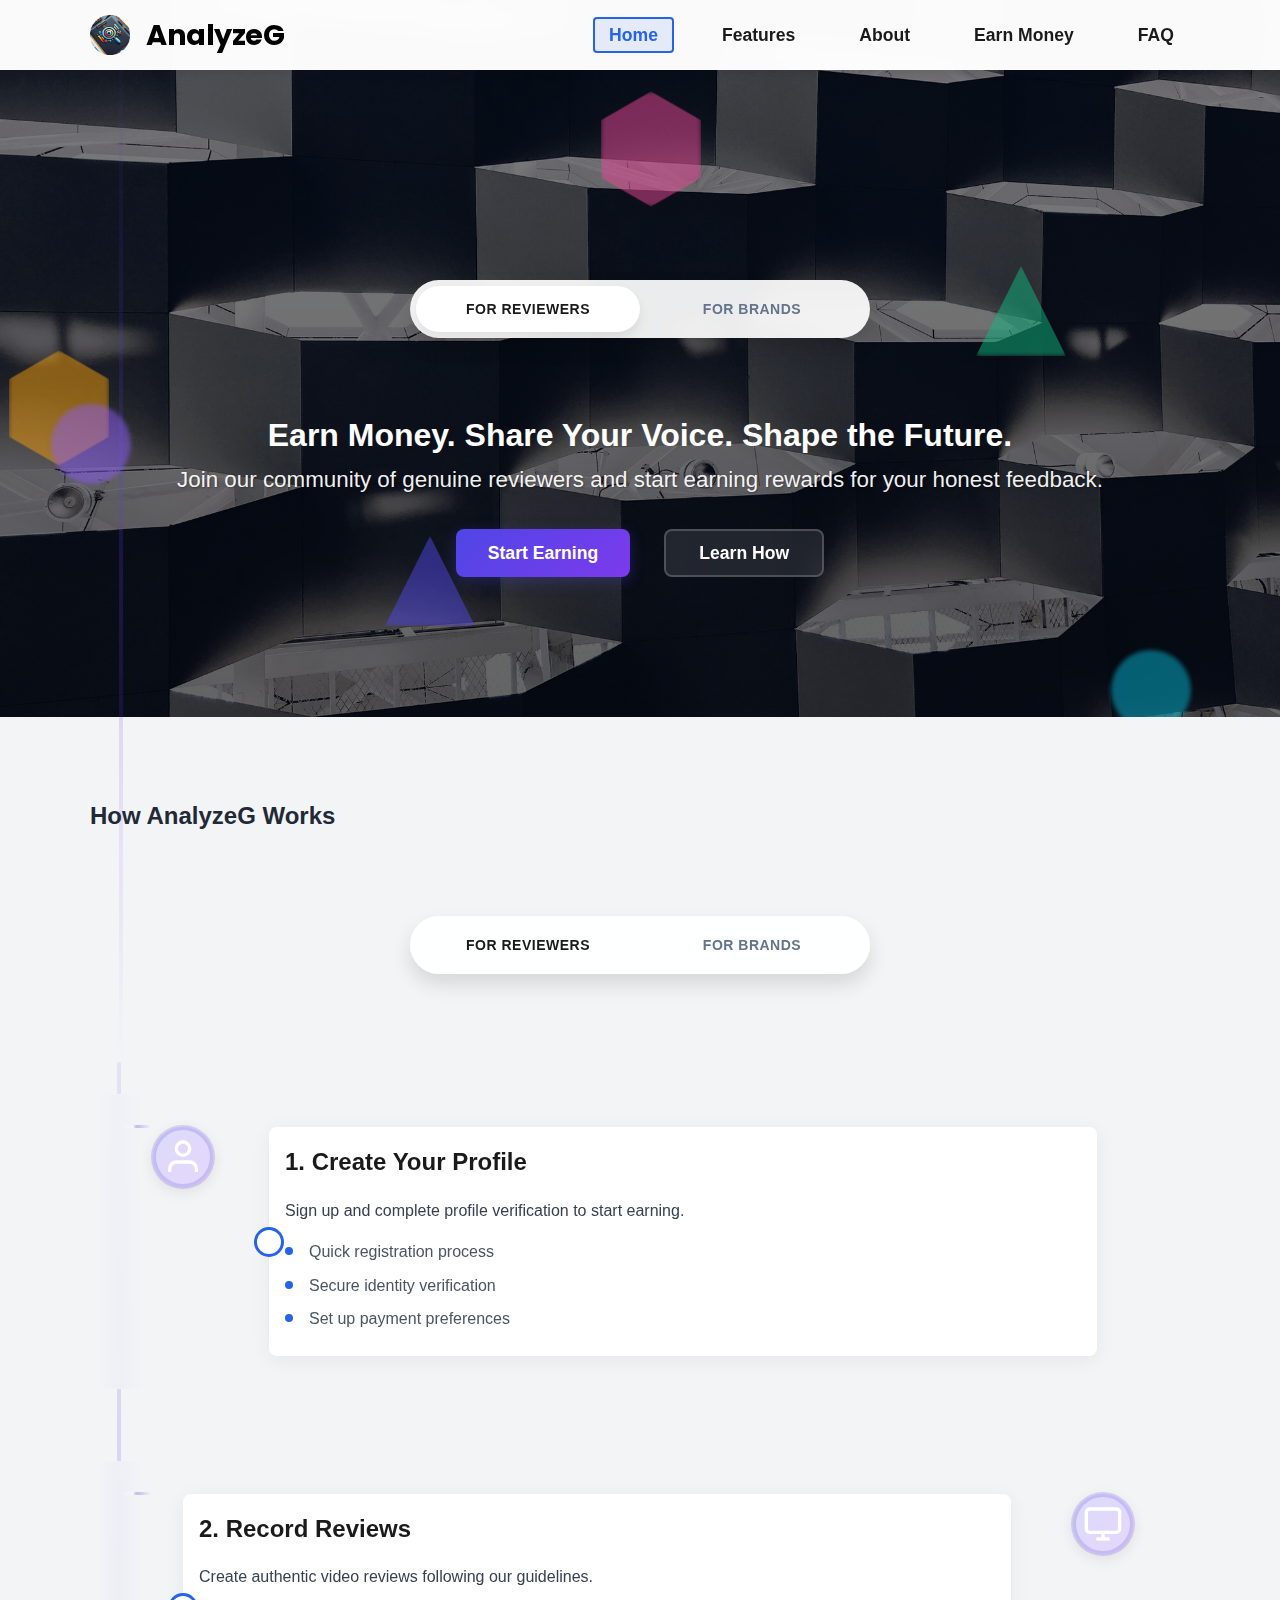
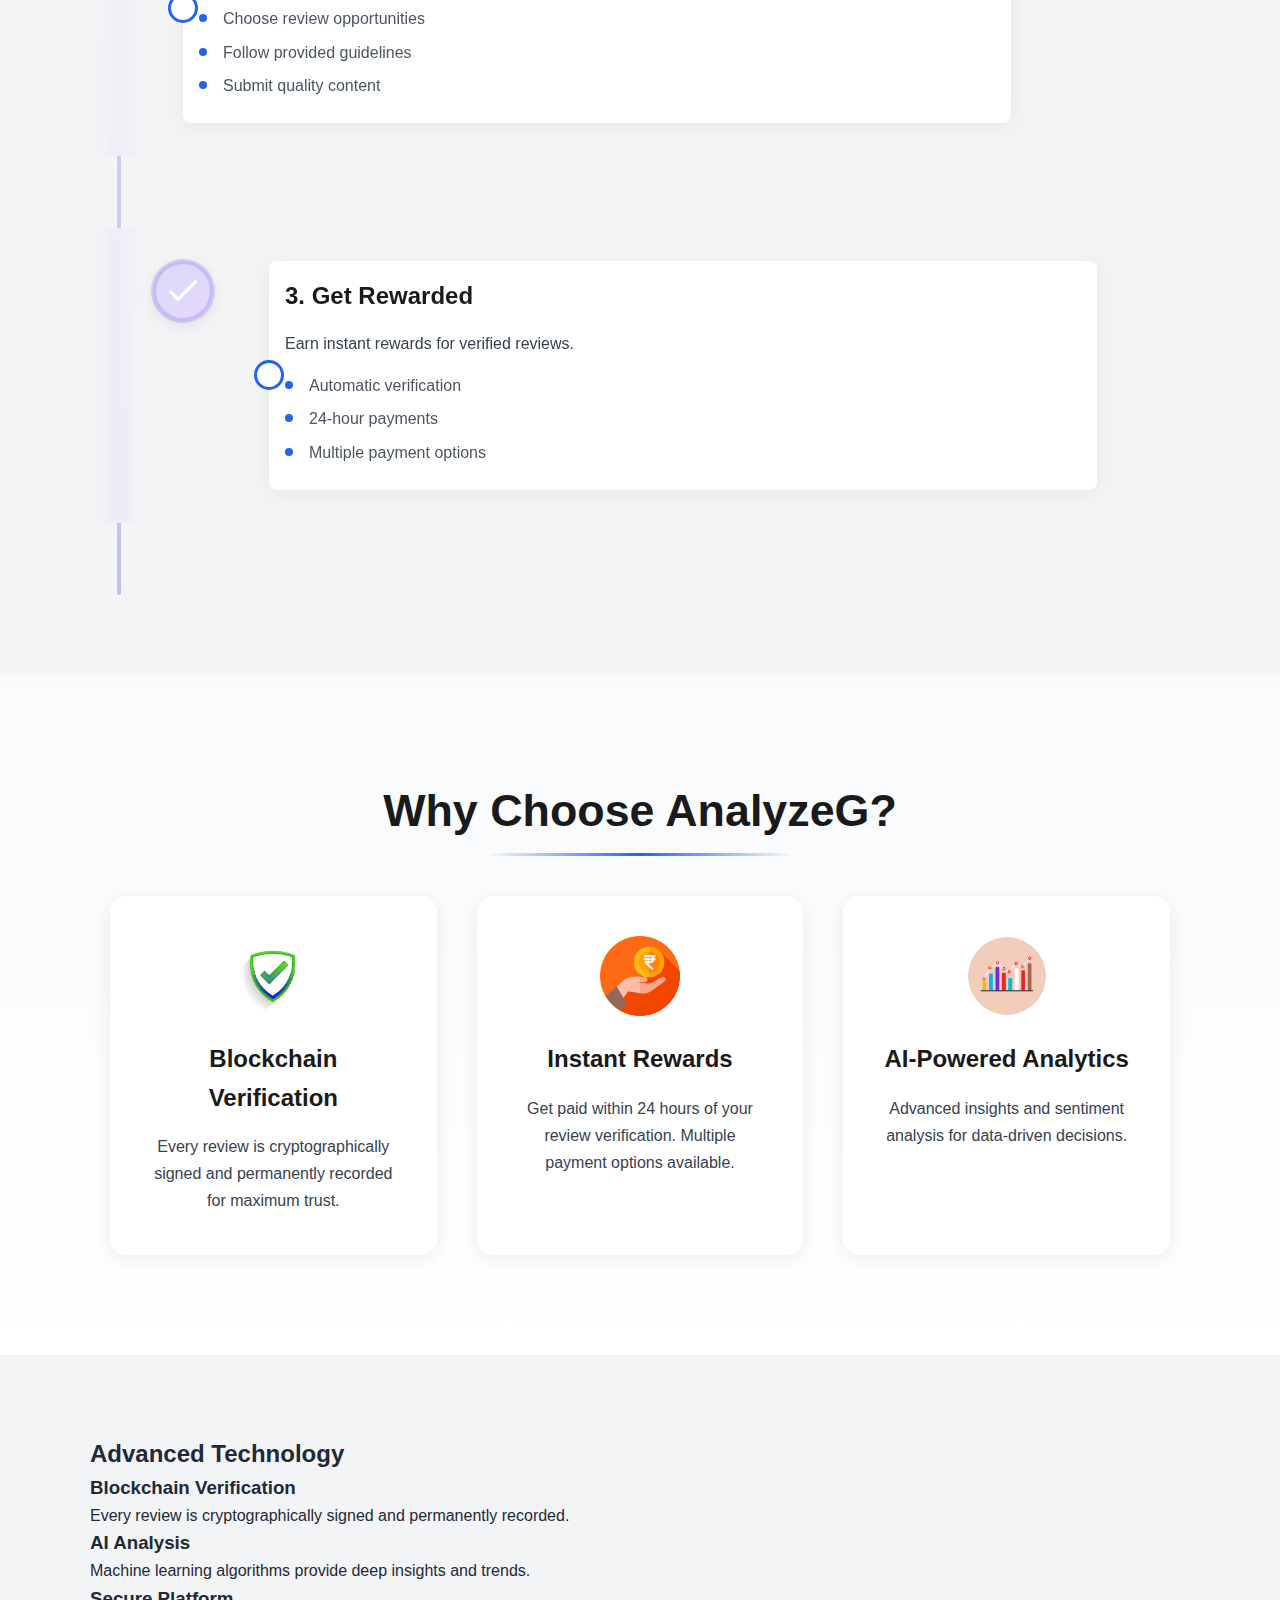
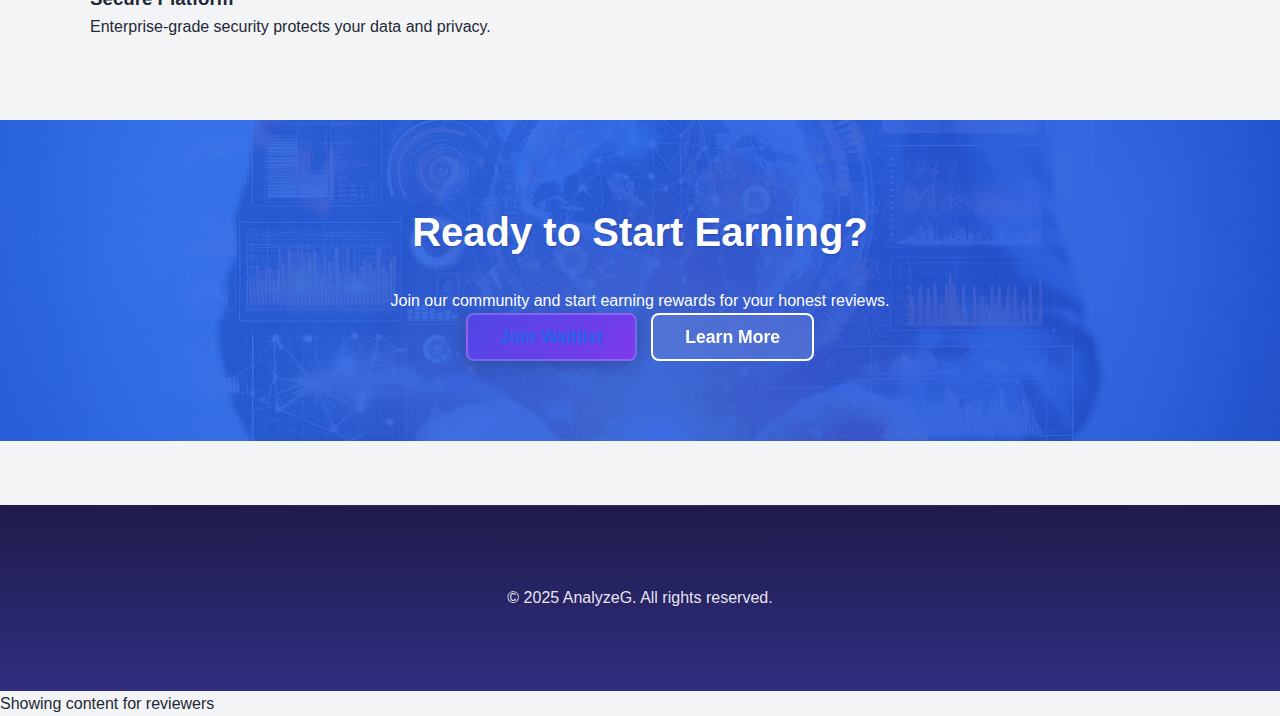
==== commit 3e8a6e01: "Update index.html with improved UI and functionality" ====
--- a/index.html
+++ b/index.html
@@ -4,1173 +4,329 @@
   <meta charset="UTF-8">
   <meta name="viewport" content="width=device-width, initial-scale=1">
   <meta http-equiv="Content-Security-Policy" content="default-src 'self' https: data: 'unsafe-inline'; script-src 'self' https: 'unsafe-inline' 'unsafe-eval'; upgrade-insecure-requests;">
-  <title>AnalyzeG - Official Blockchain Video Review Platform | For Reviewers & Brands</title>
-  <!-- Enhanced SEO Meta Tags -->
-  <meta name="description" content="AnalyzeG offers a dual-value platform: earn rewards for authentic video reviews as a reviewer, or access verified consumer insights as a brand. All secured by blockchain technology.">
-  <meta name="keywords" content="AnalyzeG, blockchain reviews, video review platform, earn money reviews, consumer insights, authentic reviews, video testimonials">
-  <!-- Brand signals -->
-  <link rel="canonical" href="https://analyzeg.shop/" />
-  <!-- Social meta tags -->
-  <meta property="og:title" content="AnalyzeG - Earn Money With Reviews | Get Authentic Consumer Insights">
-  <meta property="og:description" content="AnalyzeG offers blockchain-verified video reviews with rewards for reviewers and actionable insights for brands.">
+  <title>AnalyzeG - Blockchain-Verified Video Reviews</title>
+  
+  <!-- SEO Meta Tags -->
+  <meta name="description" content="Transform your review experience with AnalyzeG. Earn rewards for authentic video reviews or access verified consumer insights for your brand.">
+  <meta name="keywords" content="video reviews, blockchain verification, review rewards, consumer insights, authentic reviews">
+  
+  <!-- Open Graph Meta Tags -->
+  <meta property="og:title" content="AnalyzeG - The Future of Video Reviews">
+  <meta property="og:description" content="Join the future of authentic video reviews with blockchain verification and instant rewards.">
+  <meta property="og:image" content="https://analyzeg.shop/assets/optimized/hero-bg.jpg">
+  <meta property="og:url" content="https://analyzeg.shop">
   <meta property="og:type" content="website">
-  <meta property="og:url" content="https://analyzeg.shop/">
-  <meta property="og:image" content="https://analyzeg.shop/assets/og-image.jpg">
-  <link rel="preconnect" href="https://fonts.googleapis.com">
-  <link rel="preconnect" href="https://fonts.gstatic.com" crossorigin>
+  
+  <!-- Stylesheets -->
   <link href="https://fonts.googleapis.com/css2?family=Poppins:wght@400;600;700&display=swap" rel="stylesheet">
   <link rel="stylesheet" href="css/styles.css">
-  <!-- AOS Animation CSS -->
   <link href="https://unpkg.com/aos@2.3.1/dist/aos.css" rel="stylesheet">
-  <link rel="icon" href="assets/favicon.ico" type="image/x-icon">
-  <style>
-    /* Dual-View Toggle Styles - Updated for better visibility */
-    .audience-toggle-container {
-      display: flex;
-      justify-content: center;
-      align-items: center;
-      padding: 40px 0;
-      position: relative;
-      z-index: 10;
-      background: transparent; /* Removed gradient */
-    }
-    
-    .audience-toggle {
-      display: flex;
-      background: rgba(255, 255, 255, 0.95);
-      border-radius: 30px;
-      padding: 6px;
-      position: relative;
-      box-shadow: 0 10px 30px rgba(0, 0, 0, 0.15);
-      backdrop-filter: blur(10px);
-      border: 2px solid rgba(255, 255, 255, 0.8);
-      min-width: 340px;
-      max-width: 460px;
-      width: 90%;
-    }
-    
-    .audience-toggle-option {
-      flex: 1;
-      padding: 12px 24px;
-      border-radius: 25px;
-      cursor: pointer;
-      font-weight: 600;
-      transition: all 0.3s cubic-bezier(0.4, 0, 0.2, 1);
-      position: relative;
-      z-index: 2;
-      color: #64748b;
-      text-align: center;
-      white-space: nowrap;
-      user-select: none;
-    }
-    
-    .audience-toggle-option.active {
-      color: #000; /* Changed from #2563EB to black */
-      font-weight: 700;
-    }
-    
-    .audience-toggle-slider {
-      position: absolute;
-      top: 6px;
-      left: 6px;
-      background: linear-gradient(135deg, #ffffff, #f8fafc);
-      border-radius: 25px;
-      height: calc(100% - 12px);
-      transition: all 0.4s cubic-bezier(0.34, 1.56, 0.64, 1);
-      z-index: 1;
-      box-shadow: 0 6px 16px rgba(37, 99, 235, 0.2);
-    }
-
-    /* Dual content sections */
-    .audience-section {
-      display: none;
-      opacity: 0;
-      transform: translateY(20px);
-      transition: opacity 0.6s ease, transform 0.6s ease;
-    }
-    
-    .audience-section.active {
-      display: block;
-      opacity: 1;
-      transform: translateY(0);
-    }
-
-    .brand-highlight {
-      color: #2563EB;
-      position: relative;
-      display: inline-block;
-      margin: 0 3px;
-    }
-
-    .brand-highlight:after {
-      content: '';
-      position: absolute;
-      bottom: -5px;
-      left: 0;
-      width: 100%;
-      height: 3px;
-      background: #2563EB;
-      border-radius: 2px;
-    }
-
-    /* Additional hero styles */
-    .hero-subtitle {
-      font-size: 1.8rem;
-      margin-bottom: 1.5rem;
-      text-shadow: 1px 1px 3px rgba(0, 0, 0, 0.2);
-      animation: fadeIn 1s 0.3s forwards;
-      opacity: 0;
-    }
-
-    .hero-tagline {
-      max-width: 800px;
-      margin: 0 auto 2.5rem;
-      animation: fadeIn 1s 0.5s forwards;
-      opacity: 0;
-    }
-
-    .cta-group {
-      display: flex;
-      gap: 15px;
-      justify-content: center;
-      flex-wrap: wrap;
-      animation: fadeIn 1s 0.7s forwards;
-      opacity: 0;
-    }
-
-    .btn-secondary-outline {
-      display: inline-block;
-      padding: 0.875rem 2rem;
-      color: #fff;
-      text-decoration: none;
-      border-radius: 8px;
-      font-weight: 600;
-      transition: all 0.3s ease;
-      border: 2px solid rgba(255, 255, 255, 0.7);
-      cursor: pointer;
-      position: relative;
-      overflow: hidden;
-      background: rgba(255, 255, 255, 0.1);
-    }
-
-    .btn-secondary-outline:hover {
-      background: rgba(255, 255, 255, 0.2);
-      transform: translateY(-3px);
-    }
-
-    /* How It Works Section Styles */
-    .how-it-works {
-      padding: 80px 0;
-      background: linear-gradient(to bottom, #f5f7fa, #ffffff);
-    }
-
-    .section-title {
-      font-size: 2.5rem;
-      text-align: center;
-      margin-bottom: 0.5rem;
-      color: #1a202c;
-    }
-
-    .section-subtitle {
-      font-size: 1.2rem;
-      text-align: center;
-      color: #4b5563;
-      margin-bottom: 4rem;
-      max-width: 600px;
-      margin-left: auto;
-      margin-right: auto;
-    }
-
-    .process-steps {
-      display: flex;
-      flex-direction: column;
-      gap: 3.5rem;
-      max-width: 900px;
-      margin: 0 auto;
-      position: relative;
-    }
-
-    .process-steps::before {
-      content: '';
-      position: absolute;
-      top: 0;
-      bottom: 0;
-      left: 20px;
-      width: 2px;
-      background: linear-gradient(to bottom, transparent, #e2e8f0, #e2e8f0, transparent);
-      z-index: 0;
-    }
-
-    .process-step {
-      display: flex;
-      gap: 2rem;
-      position: relative;
-      z-index: 2;
-    }
-
-    .step-icon {
-      flex-shrink: 0;
-      width: 40px;
-      height: 40px;
-      border-radius: 50%;
-      background: #2563EB;
-      display: flex;
-      align-items: center;
-      justify-content: center;
-      color: white;
-      box-shadow: 0 0 0 5px rgba(37, 99, 235, 0.1);
-      position: relative;
-    }
-
-    .step-icon svg {
-      width: 20px;
-      height: 20px;
-    }
-
-    .step-content {
-      flex: 1;
-      padding-top: 4px;
-    }
-
-    .step-content h3 {
-      font-size: 1.5rem;
-      margin-bottom: 0.8rem;
-      color: #1a202c;
-    }
-
-    .audience-specific div {
-      display: none;
-    }
-
-    body[data-audience="reviewer"] .audience-specific .for-reviewer,
-    body[data-audience="brand"] .audience-specific .for-brand {
-      display: block;
-    }
-
-    .audience-specific p {
-      margin-bottom: 1rem;
-      color: #4b5563;
-    }
-
-    .audience-specific ul {
-      list-style-type: none;
-      padding: 0;
-      margin-bottom: 1.5rem;
-    }
-
-    .audience-specific li {
-      position: relative;
-      padding-left: 1.5rem;
-      margin-bottom: 0.5rem;
-      color: #4b5563;
-    }
-
-    .audience-specific li:before {
-      content: '✓';
-      position: absolute;
-      left: 0;
-      color: #2563EB;
-      font-weight: bold;
-    }
-
-    /* Technology & Security Section Styles */
-    .tech-security {
-      padding: 80px 0;
-      background-color: #f8fafc;
-    }
-
-    .two-column-layout {
-      display: flex;
-      align-items: center;
-      gap: 2rem;
-    }
-
-    .content-column {
-      flex: 1;
-    }
-
-    .visual-column {
-      flex: 1;
-      position: relative;
-    }
-
-    .tech-security-points {
-      list-style-type: none;
-      padding: 0;
-    }
-
-    .tech-security-points li {
-      position: relative;
-      padding-left: 2rem;
-      margin-bottom: 1.5rem;
-      color: #4b5563;
-    }
-
-    .tech-security-points li:before {
-      content: '';
-      position: absolute;
-      left: 0;
-      top: 6px;
-      width: 16px;
-      height: 16px;
-      background: rgba(37, 99, 235, 0.2);
-      border-radius: 50%;
-      border: 2px solid #2563EB;
-    }
-
-    .flowchart-container {
-      position: relative;
-      height: 400px;
-      background: #ffffff;
-      border-radius: 12px;
-      box-shadow: 0 10px 30px rgba(0, 0, 0, 0.1);
-      padding: 20px;
-      overflow: hidden;
-    }
-
-    @keyframes fadeIn {
-      from {
-        opacity: 0;
-        transform: translateY(20px);
-      }
-      to {
-        opacity: 1;
-        transform: translateY(0);
-      }
-    }
-    
-    /* Media queries for responsiveness */
-    @media (max-width: 768px) {
-      .process-step {
-        flex-direction: column;
-        gap: 1rem;
-      }
-      
-      .process-steps::before {
-        left: 20px;
-      }
-      
-      .two-column-layout {
-        flex-direction: column;
-      }
-      
-      .flowchart-container {
-        height: 300px;
-      }
-    }
-
-    /* Flowchart Styles */
-    .flowchart-animation {
-      width: 100%;
-      height: 85%;
-      position: relative;
-    }
-    
-    .flowchart-legend {
-      display: flex;
-      justify-content: center;
-      gap: 1.5rem;
-      margin-top: 10px;
-      flex-wrap: wrap;
-    }
-    
-    .legend-item {
-      display: flex;
-      align-items: center;
-      gap: 6px;
-      font-size: 0.85rem;
-    }
-    
-    .legend-color {
-      display: inline-block;
-      width: 12px;
-      height: 12px;
-      border-radius: 3px;
-    }
-    
-    .flow-node {
-      fill: #ffffff;
-      stroke-width: 2px;
-      transition: all 0.5s ease;
-      filter: drop-shadow(0px 3px 3px rgba(0,0,0,0.1));
-    }
-    
-    #user-node {
-      stroke: #2563EB;
-      fill: rgba(37, 99, 235, 0.15);
-    }
-    
-    #review-node {
-      stroke: #2563EB;
-      fill: rgba(37, 99, 235, 0.15);
-    }
-    
-    #verify-node {
-      stroke: #10B981;
-      fill: rgba(16, 185, 129, 0.15);
-    }
-    
-    #blockchain-node {
-      stroke: #8B5CF6;
-      fill: rgba(139, 92, 246, 0.15);
-    }
-    
-    #brand-node {
-      stroke: #F59E0B;
-      fill: rgba(245, 158, 11, 0.15);
-    }
-    
-    .flow-arrow {
-      stroke: #94a3b8;
-      stroke-width: 2;
-      fill: none;
-      stroke-dasharray: 400;
-      stroke-dashoffset: 400;
-      animation: dash 2s linear forwards;
-      marker-end: url(#arrowhead);
-    }
-    
-    .flow-text {
-      fill: #1e293b;
-      font-size: 12px;
-      font-weight: 500;
-      pointer-events: none;
-    }
-    
-    @keyframes dash {
-      to {
-        stroke-dashoffset: 0;
-      }
-    }
-    
-    @keyframes pulse {
-      0% {
-        transform: scale(1);
-        opacity: 1;
-      }
-      50% {
-        transform: scale(1.05);
-        opacity: 0.8;
-      }
-      100% {
-        transform: scale(1);
-        opacity: 1;
-      }
-    }
-
-    /* Hero Section - Updated */
-    .hero {
-      position: relative;
-      background: url('assets/hero-bg.jpg') no-repeat center center/cover;
-      color: #fff;
-      padding: 140px 0 100px;
-      margin-top: 0;
-      text-align: center;
-      min-height: 75vh;
-      display: flex;
-      align-items: center;
-    }
-    
-    /* Dual-View Toggle Styles - Improved */
-    .audience-toggle-container {
-      display: flex;
-      justify-content: center;
-      align-items: center;
-      padding: 40px 0;
-      position: relative;
-      z-index: 10;
-      background: transparent; /* Removed gradient */
-    }
-    
-    .audience-toggle {
-      display: flex;
-      background: rgba(255, 255, 255, 0.95);
-      border-radius: 30px;
-      padding: 6px;
-      position: relative;
-      box-shadow: 0 8px 32px rgba(0, 0, 0, 0.15);
-      backdrop-filter: blur(10px);
-      border: 2px solid rgba(255, 255, 255, 0.8);
-      min-width: 320px;
-    }
-    
-    .audience-toggle-option {
-      flex: 1;
-      padding: 12px 24px;
-      border-radius: 25px;
-      cursor: pointer;
-      font-weight: 600;
-      transition: all 0.3s ease;
-      position: relative;
-      z-index: 2;
-      color: #64748b;
-      text-align: center;
-      white-space: nowrap;
-      user-select: none;
-    }
-    
-    .audience-toggle-option.active {
-      color: #000; /* Changed from #2563EB to black */
-    }
-    
-    .audience-toggle-slider {
-      position: absolute;
-      top: 6px;
-      left: 6px;
-      background: #fff;
-      border-radius: 25px;
-      height: calc(100% - 12px);
-      width: calc(50% - 6px);
-      transition: all 0.3s cubic-bezier(0.4, 0, 0.2, 1);
-      z-index: 1;
-      box-shadow: 0 4px 12px rgba(37, 99, 235, 0.2);
-      background: linear-gradient(135deg, #ffffff, #f8fafc);
-    }
-
-    /* Dual content sections - Updated */
-    .audience-section {
-      display: none;
-      opacity: 0;
-      transform: translateY(20px);
-      transition: all 0.5s ease;
-    }
-    
-    .audience-section.active {
-      display: block;
-      opacity: 1;
-      transform: translateY(0);
-    }
-    
-    .brand-highlight {
-      color: #2563EB;
-      position: relative;
-      display: inline-block;
-      margin: 0 3px;
-    }
-
-    .brand-highlight:after {
-      content: '';
-      position: absolute;
-      bottom: -5px;
-      left: 0;
-      width: 100%;
-      height: 3px;
-      background: #2563EB;
-      border-radius: 2px;
-    }
-
-    /* Additional hero styles */
-    .hero-subtitle {
-      font-size: 1.8rem;
-      margin-bottom: 1.5rem;
-      text-shadow: 1px 1px 3px rgba(0, 0, 0, 0.2);
-      animation: fadeIn 1s 0.3s forwards;
-      opacity: 0;
-    }
-
-    .hero-tagline {
-      max-width: 800px;
-      margin: 0 auto 2.5rem;
-      animation: fadeIn 1s 0.5s forwards;
-      opacity: 0;
-    }
-
-    .cta-group {
-      display: flex;
-      gap: 15px;
-      justify-content: center;
-      flex-wrap: wrap;
-      animation: fadeIn 1s 0.7s forwards;
-      opacity: 0;
-    }
-
-    .btn-secondary-outline {
-      display: inline-block;
-      padding: 0.875rem 2rem;
-      color: #fff;
-      text-decoration: none;
-      border-radius: 8px;
-      font-weight: 600;
-      transition: all 0.3s ease;
-      border: 2px solid rgba(255, 255, 255, 0.7);
-      cursor: pointer;
-      position: relative;
-      overflow: hidden;
-      background: rgba(255, 255, 255, 0.1);
-    }
-
-    .btn-secondary-outline:hover {
-      background: rgba(255, 255, 255, 0.2);
-      transform: translateY(-3px);
-    }
-
-    /* How It Works Section Styles */
-    .how-it-works {
-      padding: 80px 0;
-      background: linear-gradient(to bottom, #f5f7fa, #ffffff);
-    }
-
-    .section-title {
-      font-size: 2.5rem;
-      text-align: center;
-      margin-bottom: 0.5rem;
-      color: #1a202c;
-    }
-
-    .section-subtitle {
-      font-size: 1.2rem;
-      text-align: center;
-      color: #4b5563;
-      margin-bottom: 4rem;
-      max-width: 600px;
-      margin-left: auto;
-      margin-right: auto;
-    }
-
-    .process-steps {
-      display: flex;
-      flex-direction: column;
-      gap: 3.5rem;
-      max-width: 900px;
-      margin: 0 auto;
-      position: relative;
-    }
-
-    .process-steps::before {
-      content: '';
-      position: absolute;
-      top: 0;
-      bottom: 0;
-      left: 20px;
-      width: 2px;
-      background: linear-gradient(to bottom, transparent, #e2e8f0, #e2e8f0, transparent);
-      z-index: 0;
-    }
-
-    .process-step {
-      display: flex;
-      gap: 2rem;
-      position: relative;
-      z-index: 2;
-    }
-
-    .step-icon {
-      flex-shrink: 0;
-      width: 40px;
-      height: 40px;
-      border-radius: 50%;
-      background: #2563EB;
-      display: flex;
-      align-items: center;
-      justify-content: center;
-      color: white;
-      box-shadow: 0 0 0 5px rgba(37, 99, 235, 0.1);
-      position: relative;
-    }
-
-    .step-icon svg {
-      width: 20px;
-      height: 20px;
-    }
-
-    .step-content {
-      flex: 1;
-      padding-top: 4px;
-    }
-
-    .step-content h3 {
-      font-size: 1.5rem;
-      margin-bottom: 0.8rem;
-      color: #1a202c;
-    }
-
-    .audience-specific div {
-      display: none;
-    }
-
-    body[data-audience="reviewer"] .audience-specific .for-reviewer,
-    body[data-audience="brand"] .audience-specific .for-brand {
-      display: block;
-    }
-
-    .audience-specific p {
-      margin-bottom: 1rem;
-      color: #4b5563;
-    }
-
-    .audience-specific ul {
-      list-style-type: none;
-      padding: 0;
-      margin-bottom: 1.5rem;
-    }
-
-    .audience-specific li {
-      position: relative;
-      padding-left: 1.5rem;
-      margin-bottom: 0.5rem;
-      color: #4b5563;
-    }
-
-    .audience-specific li:before {
-      content: '✓';
-      position: absolute;
-      left: 0;
-      color: #2563EB;
-      font-weight: bold;
-    }
-
-    /* Technology & Security Section Styles */
-    .tech-security {
-      padding: 80px 0;
-      background-color: #f8fafc;
-    }
-
-    .two-column-layout {
-      display: flex;
-      align-items: center;
-      gap: 2rem;
-    }
-
-    .content-column {
-      flex: 1;
-    }
-
-    .visual-column {
-      flex: 1;
-      position: relative;
-    }
-
-    .tech-security-points {
-      list-style-type: none;
-      padding: 0;
-    }
-
-    .tech-security-points li {
-      position: relative;
-      padding-left: 2rem;
-      margin-bottom: 1.5rem;
-      color: #4b5563;
-    }
-
-    .tech-security-points li:before {
-      content: '';
-      position: absolute;
-      left: 0;
-      top: 6px;
-      width: 16px;
-      height: 16px;
-      background: rgba(37, 99, 235, 0.2);
-      border-radius: 50%;
-      border: 2px solid #2563EB;
-    }
-
-    .flowchart-container {
-      position: relative;
-      height: 400px;
-      background: #ffffff;
-      border-radius: 12px;
-      box-shadow: 0 10px 30px rgba(0, 0, 0, 0.1);
-      padding: 20px;
-      overflow: hidden;
-    }
-
-    @keyframes fadeIn {
-      from {
-        opacity: 0;
-        transform: translateY(20px);
-      }
-      to {
-        opacity: 1;
-        transform: translateY(0);
-      }
-    }
-    
-    /* Media queries for responsive design */
-    @media (max-width: 768px) {
-      .hero {
-        padding: 120px 0 80px;
-      }
-      
-      .audience-toggle {
-        min-width: 280px;
-      }
-      
-      .audience-toggle-option {
-        padding: 10px 15px;
-        font-size: 0.9rem;
-      }
-      
-      .hero-title {
-        font-size: 2.2rem;
-      }
-      
-      .hero-subtitle {
-        font-size: 1.4rem;
-      }
-      
-      .process-step {
-        flex-direction: column;
-        gap: 1rem;
-      }
-    }
-    
-    /* Shimmer effect for toggle */
-    .audience-toggle::after {
-      content: '';
-      position: absolute;
-      top: 0;
-      left: 0;
-      width: 100%;
-      height: 100%;
-      background: linear-gradient(
-        to right,
-        rgba(255, 255, 255, 0) 0%,
-        rgba(255, 255, 255, 0.2) 50%,
-        rgba(255, 255, 255, 0) 100%
-      );
-      transform: translateX(-100%);
-      animation: shimmer 3s infinite;
-      pointer-events: none;
-      border-radius: 30px;
-    }
-    
-    @keyframes shimmer {
-      0% { transform: translateX(-100%); }
-      20% { transform: translateX(100%); }
-      100% { transform: translateX(100%); }
-    }
-    
-    /* Floating animation for particles */
-
-    /* Toggle button active state enhancer */
-    .audience-toggle-option.active::after {
-      content: '';
-      position: absolute;
-      bottom: -2px;
-      left: 50%;
-      transform: translateX(-50%);
-      width: 30%;
-      height: 3px;
-      background: #000; /* Changed from #2563EB to black */
-      border-radius: 3px;
-      opacity: 0;
-      animation: fadeIn 0.4s forwards 0.2s;
-    }
-  </style>
+  
+  <!-- Favicon -->
+  <link rel="icon" href="assets/optimized/favicon.ico" type="image/x-icon">
+  <link rel="apple-touch-icon" href="assets/optimized/logo.png">
 </head>
 <body>
-  <!-- Navigation Bar -->
-  <header class="navbar">
+  <!-- Navigation -->
+  <header class="navbar" role="banner">
     <div class="container">
       <div class="logo-container">
         <a href="index.html" class="logo">
-          <img src="assets/logo.png" alt="AnalyzeG Logo" width="40" height="40">
+          <img src="assets/optimized/logo.png" alt="AnalyzeG Logo" width="40" height="40">
           <span class="logo-text">AnalyzeG</span>
         </a>
       </div>
       <button class="mobile-menu-btn" 
-              aria-label="Toggle menu" 
+              aria-label="Toggle navigation menu" 
               aria-expanded="false"
-              aria-controls="main-nav">
+              aria-controls="main-nav"
+              aria-haspopup="true">
         <span></span>
         <span></span>
         <span></span>
       </button>
-      <nav id="main-nav" aria-label="Main navigation">
-        <ul>
-          <li><a href="index.html" class="active" aria-current="page">Home</a></li>
-          <li><a href="features.html">Features</a></li>
-          <li><a href="about.html">About</a></li>
-          <li><a href="earn-money-reviews.html">Earn Money</a></li>
-          <li><a href="analyzeg-faq.html">FAQ</a></li>
+      <nav id="main-nav" 
+           aria-label="Main navigation"
+           role="navigation"
+           aria-hidden="true">
+        <ul role="menubar">
+          <li role="none"><a href="index.html" class="active" role="menuitem" aria-current="page">Home</a></li>
+          <li role="none"><a href="features.html" role="menuitem">Features</a></li>
+          <li role="none"><a href="about.html" role="menuitem">About</a></li>
+          <li role="none"><a href="earn-money-reviews.html" role="menuitem">Earn Money</a></li>
+          <li role="none"><a href="analyzeg-faq.html" role="menuitem">FAQ</a></li>
         </ul>
       </nav>
     </div>
   </header>
 
-  <!-- Hero Section - Reviewer View -->
-  <section id="reviewer-content" class="hero audience-section active" data-aos="fade-in">
+  <!-- Hero Section -->
+  <section class="hero">
     <div class="hero-overlay"></div>
-    <div class="particle-container">
-      <span class="particle"></span>
-      <span class="particle"></span>
-      <span class="particle"></span>
-      <span class="particle"></span>
-      <span class="particle"></span>
-    </div>
-    <div class="container hero-content">
-      <h1 class="hero-title">Earn Money. Share Your Voice. Shape the Future.</h1>
-      <h2 class="hero-subtitle">Join our community of genuine reviewers and start earning rewards for your honest feedback.</h2>
-      <p class="hero-tagline">AnalyzeG offers blockchain-verified, incentivized video reviews that give you a platform to influence brands while earning valuable rewards. Your trusted review platform is coming soon.</p>
-      <div class="cta-group">
-        <a href="earn-money-reviews.html" class="btn-primary">Join as a Reviewer</a>
-        <a href="features.html" class="btn-secondary-outline">Learn How AnalyzeG Works</a>
-      </div>
-    </div>
-  </section>
-
-  <!-- Hero Section - Brand View -->
-  <section id="brand-content" class="hero audience-section" data-aos="fade-in">
-    <div class="hero-overlay"></div>
-    <div class="particle-container">
-      <span class="particle"></span>
-      <span class="particle"></span>
-      <span class="particle"></span>
-      <span class="particle"></span>
-      <span class="particle"></span>
-    </div>
-    <div class="container hero-content">
-      <h1 class="hero-title">Unlock Authentic Consumer Insights in 24 Hours</h1>
-      <h2 class="hero-subtitle">Access verified, actionable review data – including video testimonials – to power your marketing and product decisions.</h2>
-      <p class="hero-tagline">AnalyzeG delivers blockchain-verified video reviews with powerful analytics tools, demographic filtering, and sentiment analysis to drive better business outcomes.</p>
-      <div class="cta-group">
-        <a href="#" class="btn-primary" id="request-demo-btn" aria-label="Request a product demonstration">Request a Demo</a>
-        <a href="features.html" class="btn-secondary-outline">Explore Platform Features</a>
-      </div>
-    </div>
-  </section>
-
-  <!-- Dual-View Toggle - Moved below hero -->
-  <div class="audience-toggle-container" data-aos="fade-up">
-    <div class="audience-toggle" role="tablist" aria-label="Choose audience view">
-      <div id="reviewer-option" 
-           class="audience-toggle-option active" 
-           role="tab" 
-           aria-selected="true" 
-           tabindex="0" 
-           aria-controls="reviewer-content">
-        For Reviewers
-      </div>
-      <div id="brand-option" 
-           class="audience-toggle-option" 
-           role="tab" 
-           aria-selected="false" 
-           tabindex="0" 
-           aria-controls="brand-content">
-        For Brands
-      </div>
-      <div class="audience-toggle-slider"></div>
-    </div>
-  </div>
-
-  <!-- Features Preview Section -->
-  <section class="features-preview" data-aos="fade-up">
-    <div class="container">
-      <h2 id="features-title">Platform Highlights</h2>
-      <div class="feature-grid" role="list" aria-labelledby="features-title">
-        <div class="feature-item" role="listitem" tabindex="0">
-          <img src="assets/feature1.png" alt="Verified Reviews Icon" width="80" height="80" loading="eager">
-          <h3>Verified Reviews</h3>
-          <p>Every review is authenticated and recorded on blockchain for integrity.</p>
-        </div>
-        <div class="feature-item" role="listitem" tabindex="0" data-aos="fade-up" data-aos-delay="100">
-          <img src="assets/feature2.png" alt="Incentivized Engagement Icon" width="80" height="80" loading="eager">
-          <h3>Incentivized Engagement</h3>
-          <p>Earn rewards for honest feedback and track your earnings in real-time.</p>
-        </div>
-        <div class="feature-item" role="listitem" tabindex="0" data-aos="fade-up" data-aos-delay="200">
-          <img src="assets/feature3.png" alt="Advanced Insights Icon" width="80" height="80" loading="eager">
-          <h3>Advanced Insights</h3>
-          <p>Brands get precise, geo-demographic data for targeted marketing decisions.</p>
+    <div class="animated-objects">
+      <div class="bg-object hexagon" style="--moveX: 20vw; --moveY: -30vh; animation-delay: 0.2s; background: #F59E0B;"></div>
+      <div class="bg-object circle" style="--moveX: -25vw; --moveY: 25vh; animation-delay: 0.7s; background: #8B5CF6;"></div>
+      <div class="bg-object triangle" style="--moveX: 30vw; --moveY: 20vh; animation-delay: 1.2s; background: #10B981;"></div>
+      <div class="bg-object hexagon" style="--moveX: -15vw; --moveY: -20vh; animation-delay: 1.7s; background: #EC4899;"></div>
+      <div class="bg-object circle" style="--moveX: 25vw; --moveY: 15vh; animation-delay: 2.2s; background: #06B6D4;"></div>
+      <div class="bg-object triangle" style="--moveX: -30vw; --moveY: -25vh; animation-delay: 2.7s; background: #4F46E5;"></div>
+    </div>
+    <div class="container">
+      <div class="audience-toggle-container" data-aos="fade-up">
+        <div class="audience-toggle" role="tablist" aria-label="Choose Audience View">
+          <div id="reviewer-option" class="audience-toggle-option active" role="tab" aria-selected="true" tabindex="0" aria-controls="reviewer-content">For Reviewers</div>
+          <div id="brand-option" class="audience-toggle-option" role="tab" aria-selected="false" tabindex="0" aria-controls="brand-content">For Brands</div>
+          <div class="audience-toggle-slider"></div>
+        </div>
+      </div>
+
+      <!-- Reviewer Content -->
+      <div id="reviewer-content" class="audience-section active">
+        <div class="hero-content" data-aos="fade-up">
+          <h1>Earn Money. Share Your Voice. Shape the Future.</h1>
+          <p class="hero-tagline">Join our community of genuine reviewers and start earning rewards for your honest feedback.</p>
+          <div class="hero-cta">
+            <a href="earn-money-reviews.html" class="btn-primary">Start Earning</a>
+            <a href="features.html" class="btn-secondary">Learn How</a>
+          </div>
+        </div>
+      </div>
+
+      <!-- Brand Content -->
+      <div id="brand-content" class="audience-section">
+        <div class="hero-content" data-aos="fade-up">
+          <h1>Unlock Authentic Consumer Insights in 24 Hours</h1>
+          <p class="hero-tagline">Access verified, actionable review data to power your marketing decisions.</p>
+          <div class="hero-cta">
+            <a href="#" class="btn-primary">Request Demo</a>
+            <a href="features.html" class="btn-secondary">View Features</a>
+          </div>
         </div>
       </div>
     </div>
   </section>
 
   <!-- How It Works Section -->
-  <section class="how-it-works" data-aos="fade-up">
-    <div class="container">
-      <h2 class="section-title">How AnalyzeG Works</h2>
-      <p class="section-subtitle">Our innovative platform connects genuine reviewers with brands seeking authentic insights</p>
+  <section class="how-it-works" id="how-it-works" role="region" aria-labelledby="how-it-works-title">
+    <div class="container">
+      <h2 id="how-it-works-title" class="section-title" data-aos="fade-up">How AnalyzeG Works</h2>
       
-      <!-- Process Steps -->
-      <div class="process-steps">
-        <div class="process-step" data-aos="fade-right" data-aos-delay="100">
-          <div class="step-icon">
-            <svg xmlns="http://www.w3.org/2000/svg" width="40" height="40" viewBox="0 0 24 24" fill="none" stroke="currentColor" stroke-width="2" stroke-linecap="round" stroke-linejoin="round" class="icon-video">
-              <rect x="2" y="2" width="20" height="20" rx="2.18" ry="2.18"></rect>
-              <line x1="10" y1="8" x2="14" y2="12"></line>
-              <line x1="14" y1="8" x2="10" y2="12"></line>
-            </svg>
-          </div>
-          <div class="step-content">
-            <h3>Seamless Review Submission</h3>
-            <div class="audience-specific">
-              <div class="for-reviewer">
-                <p>Record your honest opinions about products in a short video review and complete a quick survey. Our intuitive interface makes submitting reviews simple and fast.</p>
-                <ul>
-                  <li>Use any smartphone or camera to record</li>
-                  <li>Simple upload process takes less than 5 minutes</li>
-                  <li>Answer targeted questions for better insights</li>
-                </ul>
-              </div>
-              <div class="for-brand">
-                <p>Specify the exact products, demographics, and insights you need from reviewers to gather the most relevant feedback for your business.</p>
-                <ul>
-                  <li>Customize review parameters</li>
-                  <li>Target specific demographics</li>
-                  <li>Formulate precise questions</li>
-                </ul>
-              </div>
-            </div>
-          </div>
+      <!-- Audience Toggle -->
+      <div class="audience-toggle-container" data-aos="fade-up">
+        <div class="audience-toggle" role="tablist" aria-label="Choose Audience View">
+          <div id="reviewer-option" class="audience-toggle-option active" role="tab" aria-selected="true" tabindex="0" aria-controls="reviewer-process">For Reviewers</div>
+          <div id="brand-option" class="audience-toggle-option" role="tab" aria-selected="false" tabindex="0" aria-controls="brand-process">For Brands</div>
+          <div class="audience-toggle-slider"></div>
+        </div>
+      </div>
+      
+      <!-- Reviewer Process -->
+      <div id="reviewer-process" class="audience-section active" data-audience="reviewer" role="tabpanel" aria-labelledby="reviewer-option">
+        <div class="process-steps">
+          <div class="process-step" data-aos="fade-up">
+            <div class="step-icon">
+              <svg xmlns="http://www.w3.org/2000/svg" width="40" height="40" viewBox="0 0 24 24" fill="none" stroke="currentColor" stroke-width="2">
+                <path d="M20 21v-2a4 4 0 0 0-4-4H8a4 4 0 0 0-4 4v2"></path>
+                <circle cx="12" cy="7" r="4"></circle>
+              </svg>
+            </div>
+            <div class="step-content">
+              <h3>1. Create Your Profile</h3>
+              <p>Sign up and complete profile verification to start earning.</p>
+              <ul>
+                <li>Quick registration process</li>
+                <li>Secure identity verification</li>
+                <li>Set up payment preferences</li>
+              </ul>
+            </div>
+          </div>
+          
+          <div class="process-step" data-aos="fade-up" data-aos-delay="100">
+            <div class="step-icon">
+              <svg xmlns="http://www.w3.org/2000/svg" width="40" height="40" viewBox="0 0 24 24" fill="none" stroke="currentColor" stroke-width="2">
+                <rect x="2" y="3" width="20" height="14" rx="2"></rect>
+                <line x1="8" y1="21" x2="16" y2="21"></line>
+                <line x1="12" y1="17" x2="12" y2="21"></line>
+              </svg>
+            </div>
+            <div class="step-content">
+              <h3>2. Record Reviews</h3>
+              <p>Create authentic video reviews following our guidelines.</p>
+              <ul>
+                <li>Choose review opportunities</li>
+                <li>Follow provided guidelines</li>
+                <li>Submit quality content</li>
+              </ul>
+            </div>
+          </div>
+          
+          <div class="process-step" data-aos="fade-up" data-aos-delay="200">
+            <div class="step-icon">
+              <svg xmlns="http://www.w3.org/2000/svg" width="40" height="40" viewBox="0 0 24 24" fill="none" stroke="currentColor" stroke-width="2">
+                <polyline points="20 6 9 17 4 12"></polyline>
+              </svg>
+            </div>
+            <div class="step-content">
+              <h3>3. Get Rewarded</h3>
+              <p>Earn instant rewards for verified reviews.</p>
+              <ul>
+                <li>Automatic verification</li>
+                <li>24-hour payments</li>
+                <li>Multiple payment options</li>
+              </ul>
+            </div>
+          </div>
+        </div>
+      </div>
+
+      <!-- Brand Process -->
+      <div id="brand-process" class="audience-section" data-audience="brand" role="tabpanel" aria-labelledby="brand-option">
+        <div class="process-steps">
+          <div class="process-step" data-aos="fade-up">
+            <div class="step-icon">
+              <svg xmlns="http://www.w3.org/2000/svg" width="40" height="40" viewBox="0 0 24 24" fill="none" stroke="currentColor" stroke-width="2">
+                <rect x="2" y="3" width="20" height="14" rx="2"></rect>
+                <line x1="8" y1="21" x2="16" y2="21"></line>
+                <line x1="12" y1="17" x2="12" y2="21"></line>
+              </svg>
+            </div>
+            <div class="step-content">
+              <h3>1. Seamless Review Collection</h3>
+              <p>Collect authentic video reviews through our intuitive platform.</p>
+              <ul>
+                <li>High-quality video submissions</li>
+                <li>Structured survey responses</li>
+                <li>Real-time collection system</li>
+              </ul>
+            </div>
+          </div>
+
+          <div class="process-step" data-aos="fade-up" data-aos-delay="100">
+            <div class="step-icon">
+              <svg xmlns="http://www.w3.org/2000/svg" width="40" height="40" viewBox="0 0 24 24" fill="none" stroke="currentColor" stroke-width="2">
+                <path d="M21 2l-2 2m-7.61 7.61a5.5 5.5 0 1 1-7.778 7.778 5.5 5.5 0 0 1 7.777-7.777zm0 0L15.5 7.5m0 0l3 3L22 7l-3-3m-3.5 3.5L19 4"></path>
+              </svg>
+            </div>
+            <div class="step-content">
+              <h3>2. Advanced Verification</h3>
+              <p>Blockchain-powered verification ensures authenticity.</p>
+              <ul>
+                <li>Blockchain verification</li>
+                <li>Cryptographic hashing</li>
+                <li>Tamper-proof records</li>
+              </ul>
+            </div>
+          </div>
+
+          <div class="process-step" data-aos="fade-up" data-aos-delay="200">
+            <div class="step-icon">
+              <svg xmlns="http://www.w3.org/2000/svg" width="40" height="40" viewBox="0 0 24 24" fill="none" stroke="currentColor" stroke-width="2">
+                <path d="M21 16V8a2 2 0 00-1-1.73l-7-4a2 2 0 00-2 0l-7 4A2 2 0 003 8v8a2 2 0 001 1.73l7 4a2 2 0 002 0l7-4A2 2 0 0021 16z"></path>
+                <polyline points="3.29 7 12 12 20.71 7"></polyline>
+                <line x1="12" y1="22" x2="12" y2="12"></line>
+              </svg>
+            </div>
+            <div class="step-content">
+              <h3>3. AI-Powered Analysis</h3>
+              <p>Extract valuable insights through advanced analytics.</p>
+              <ul>
+                <li>Sentiment analysis</li>
+                <li>Pattern recognition</li>
+                <li>Demographic insights</li>
+              </ul>
+            </div>
+          </div>
+
+          <div class="process-step" data-aos="fade-up" data-aos-delay="300">
+            <div class="step-icon">
+              <svg xmlns="http://www.w3.org/2000/svg" width="40" height="40" viewBox="0 0 24 24" fill="none" stroke="currentColor" stroke-width="2">
+                <path d="M22 11.08V12a10 10 0 11-5.93-9.14"></path>
+                <polyline points="22 4 12 14.01 9 11.01"></polyline>
+              </svg>
+            </div>
+            <div class="step-content">
+              <h3>4. Instant Insights</h3>
+              <p>Access comprehensive data within 24 hours.</p>
+              <ul>
+                <li>Real-time dashboard</li>
+                <li>Customizable reports</li>
+                <li>Actionable insights</li>
+              </ul>
+            </div>
+          </div>
+        </div>
+      </div>
+    </div>
+  </section>
+
+  <!-- Features Preview -->
+  <section class="features-preview">
+    <div class="container">
+      <h2 class="section-title" data-aos="fade-up">Why Choose AnalyzeG?</h2>
+      <div class="feature-grid">
+        <!-- Reviewer Features -->
+        <div class="feature-item" data-aos="fade-up">
+          <img src="assets/optimized/feature1.png" alt="Blockchain Verification Icon" width="80" height="80">
+          <h3>Blockchain Verification</h3>
+          <p>Every review is cryptographically signed and permanently recorded for maximum trust.</p>
         </div>
         
-        <div class="process-step" data-aos="fade-right" data-aos-delay="200">
-          <div class="step-icon">
-            <svg xmlns="http://www.w3.org/2000/svg" width="40" height="40" viewBox="0 0 24 24" fill="none" stroke="currentColor" stroke-width="2" stroke-linecap="round" stroke-linejoin="round" class="icon-shield">
-              <path d="M12 22s8-4 8-10V5l-8-3-8 3v7c0 6 8 10 8 10z"></path>
-            </svg>
-          </div>
-          <div class="step-content">
-            <h3>Intelligent Data Processing</h3>
-            <div class="audience-specific">
-              <div class="for-reviewer">
-                <p>Our advanced blockchain technology verifies your review's authenticity and securely records it, ensuring your feedback is protected and valued.</p>
-                <ul>
-                  <li>Blockchain verification ensures review integrity</li>
-                  <li>Cryptographic hashing protects your content</li>
-                  <li>Fraud detection eliminates fake reviews</li>
-                </ul>
-              </div>
-              <div class="for-brand">
-                <p>Our system processes, validates, and analyzes every review to provide you with actionable insights and eliminates fraudulent or low-quality feedback.</p>
-                <ul>
-                  <li>90-95% authenticity rate through verification</li>
-                  <li>AI-powered sentiment analysis</li>
-                  <li>Real-time quality control measures</li>
-                </ul>
-              </div>
-            </div>
-          </div>
+        <div class="feature-item" data-aos="fade-up" data-aos-delay="100">
+          <img src="assets/optimized/feature2.png" alt="Instant Rewards Icon" width="80" height="80">
+          <h3>Instant Rewards</h3>
+          <p>Get paid within 24 hours of your review verification. Multiple payment options available.</p>
         </div>
         
-        <div class="process-step" data-aos="fade-right" data-aos-delay="300">
-          <div class="step-icon">
-            <svg xmlns="http://www.w3.org/2000/svg" width="40" height="40" viewBox="0 0 24 24" fill="none" stroke="currentColor" stroke-width="2" stroke-linecap="round" stroke-linejoin="round" class="icon-chart">
-              <line x1="12" y1="20" x2="12" y2="10"></line>
-              <line x1="18" y1="20" x2="18" y2="4"></line>
-              <line x1="6" y1="20" x2="6" y2="16"></line>
-            </svg>
-          </div>
-          <div class="step-content">
-            <h3>Instant Insight Delivery</h3>
-            <div class="audience-specific">
-              <div class="for-reviewer">
-                <p>Once your review is verified, you'll receive compensation through our transparent reward system with fair, consistent payments based on review quality.</p>
-                <ul>
-                  <li>Earn ₹100-₹500 per approved review</li>
-                  <li>Transparent earnings tracking</li>
-                  <li>Quick payment processing</li>
-                </ul>
-              </div>
-              <div class="for-brand">
-                <p>Within 24 hours, you'll receive comprehensive insights including video testimonials, analytics dashboard, and detailed reporting on customer sentiment.</p>
-                <ul>
-                  <li>Complete insights within 24 hours</li>
-                  <li>Interactive analytics dashboard</li>
-                  <li>Demographic filtering and segmentation</li>
-                  <li>Raw video access for marketing content</li>
-                </ul>
-              </div>
-            </div>
-          </div>
-        </div>
-      </div>
-    </div>
-  </section>
-
-  <!-- Technology & Security Section -->
-  <section class="tech-security" data-aos="fade-up">
-    <div class="container">
-      <h2 class="section-title">Cutting-Edge Technology for Unmatched Authenticity</h2>
-      <p class="section-subtitle">Our proprietary technology ensures trust, transparency and data integrity</p>
-      
+        <div class="feature-item" data-aos="fade-up" data-aos-delay="200">
+          <img src="assets/optimized/feature3.png" alt="AI Analytics Icon" width="80" height="80">
+          <h3>AI-Powered Analytics</h3>
+          <p>Advanced insights and sentiment analysis for data-driven decisions.</p>
+        </div>
+      </div>
+    </div>
+  </section>
+
+  <!-- Tech & Security -->
+  <section class="tech-security">
+    <div class="container">
+      <h2 class="section-title" data-aos="fade-up">Advanced Technology</h2>
       <div class="two-column-layout">
-        <div class="content-column">
-          <ul class="tech-security-points">
-            <li data-aos="fade-right" data-aos-delay="100">
-              <strong>Blockchain Verification:</strong> Smart contracts and distributed ledger technology ensure immutable records of every review, providing a tamper-proof history and authenticity guarantee.
-            </li>
-            <li data-aos="fade-right" data-aos-delay="200">
-              <strong>Cryptographic Hashing:</strong> Advanced encryption ensures a 90-95% authenticity rate by detecting manipulated or synthetic content before it enters our system.
-            </li>
-            <li data-aos="fade-right" data-aos-delay="300">
-              <strong>AI-Powered Analytics:</strong> Machine learning algorithms transform raw reviews into actionable insights through sentiment analysis, keyword extraction, and demographic correlation.
-            </li>
-            <li data-aos="fade-right" data-aos-delay="400">
-              <strong>End-to-End Encryption:</strong> All user data and video content are protected with bank-level security standards using AES-256 encryption and secure storage protocols.
-            </li>
-          </ul>
-        </div>
-        
-        <div class="visual-column" data-aos="zoom-in">
-          <div class="flowchart-container" id="tech-flowchart">
-            <div class="flowchart-animation">
-              <!-- SVG flowchart will be inserted by JS -->
-              <svg id="flow-svg" width="100%" height="100%" viewBox="0 0 400 360" xmlns="http://www.w3.org/2000/svg">
-                <!-- Nodes -->
-                <g class="flow-nodes">
-                  <!-- User Node -->
-                  <circle cx="75" cy="60" r="30" class="flow-node" id="user-node" />
-                  <text x="75" y="65" text-anchor="middle" class="flow-text">User</text>
-                  
-                  <!-- Review Node -->
-                  <rect x="165" y="40" width="70" height="40" rx="5" class="flow-node" id="review-node" />
-                  <text x="200" y="65" text-anchor="middle" class="flow-text">Review</text>
-                  
-                  <!-- Verification Node -->
-                  <rect x="165" y="140" width="70" height="40" rx="5" class="flow-node" id="verify-node" />
-                  <text x="200" y="165" text-anchor="middle" class="flow-text">Verify</text>
-                  
-                  <!-- Blockchain Node -->
-                  <polygon points="200,240 235,270 200,300 165,270" class="flow-node" id="blockchain-node" />
-                  <text x="200" y="275" text-anchor="middle" class="flow-text">Blockchain</text>
-                  
-                  <!-- Brand Node -->
-                  <circle cx="325" cy="270" r="30" class="flow-node" id="brand-node" />
-                  <text x="325" y="275" text-anchor="middle" class="flow-text">Brand</text>
-                </g>
-                
-                <!-- Arrows -->
-                <g class="flow-arrows">
-                  <path d="M105,60 L165,60" class="flow-arrow" id="arrow1" />
-                  <path d="M200,80 L200,140" class="flow-arrow" id="arrow2" />
-                  <path d="M200,180 L200,240" class="flow-arrow" id="arrow3" />
-                  <path d="M235,270 L295,270" class="flow-arrow" id="arrow4" />
-                </g>
-              </svg>
-            </div>
+        <div class="text-column" data-aos="fade-right">
+          <div class="tech-security-points">
+            <h3>Blockchain Verification</h3>
+            <p>Every review is cryptographically signed and permanently recorded.</p>
             
-            <div class="flowchart-legend">
-              <div class="legend-item">
-                <span class="legend-color" style="background:#2563EB"></span>
-                <span class="legend-text">User Input</span>
-              </div>
-              <div class="legend-item">
-                <span class="legend-color" style="background:#10B981"></span>
-                <span class="legend-text">Advanced Verification</span>
-              </div>
-              <div class="legend-item">
-                <span class="legend-color" style="background:#8B5CF6"></span>
-                <span class="legend-text">Blockchain Storage</span>
-              </div>
-              <div class="legend-item">
-                <span class="legend-color" style="background:#F59E0B"></span>
-                <span class="legend-text">Data Delivery</span>
-              </div>
-            </div>
-          </div>
-        </div>
-      </div>
-    </div>
-  </section>
-
-  <!-- Call to Action Section -->
-  <section class="cta" data-aos="zoom-in">
-    <div class="container">
-      <h2>Revolutionary Review Platform Coming Soon</h2>
-      <p>Get ready to experience the future of authentic video reviews.</p>
+            <h3>AI Analysis</h3>
+            <p>Machine learning algorithms provide deep insights and trends.</p>
+            
+            <h3>Secure Platform</h3>
+            <p>Enterprise-grade security protects your data and privacy.</p>
+          </div>
+        </div>
+      </div>
+    </div>
+  </section>
+
+  <!-- CTA Section -->
+  <section class="cta">
+    <div class="container">
+      <div id="reviewer-cta" class="audience-section active" data-aos="fade-up">
+        <h2>Ready to Start Earning?</h2>
+        <p>Join our community and start earning rewards for your honest reviews.</p>
+        <div class="cta-buttons">
+          <a href="earn-money-reviews.html" class="btn-primary">Join Waitlist</a>
+          <a href="analyzeg-faq.html" class="btn-secondary">Learn More</a>
+        </div>
+      </div>
+
+      <div id="brand-cta" class="audience-section" data-aos="fade-up">
+        <h2>Transform Your Customer Insights</h2>
+        <p>Get started with verified video reviews and actionable analytics.</p>
+        <div class="cta-buttons">
+          <a href="#" class="btn-primary">Request Demo</a>
+          <a href="features.html" class="btn-secondary">View Features</a>
+        </div>
+      </div>
     </div>
   </section>
 
@@ -1184,169 +340,5 @@
   <!-- Scripts -->
   <script src="https://unpkg.com/aos@2.3.1/dist/aos.js"></script>
   <script src="js/scripts.js"></script>
-  <script>
-    document.addEventListener('DOMContentLoaded', function() {
-      if (typeof AOS !== 'undefined') {
-        AOS.init({
-          duration: 800,
-          easing: 'ease-in-out',
-          once: true
-        });
-      }
-      
-      // Audience toggle functionality 
-      const reviewerOption = document.getElementById('reviewer-option');
-      const brandOption = document.getElementById('brand-option');
-      const reviewerContent = document.getElementById('reviewer-content');
-      const brandContent = document.getElementById('brand-content');
-      const slider = document.querySelector('.audience-toggle-slider');
-      
-      // Set slider width based on the active option width
-      function updateSliderWidth() {
-        if (reviewerOption.classList.contains('active')) {
-          slider.style.width = `${reviewerOption.offsetWidth}px`;
-        } else {
-          slider.style.width = `${brandOption.offsetWidth}px`;
-        }
-      }
-      
-      // Initialize slider width
-      updateSliderWidth();
-      
-      // Update slider width on window resize
-      window.addEventListener('resize', updateSliderWidth);
-      
-      // Set default audience
-      document.body.setAttribute('data-audience', 'reviewer');
-      
-      reviewerOption.addEventListener('click', function() {
-        setActiveAudience('reviewer');
-      });
-      
-      brandOption.addEventListener('click', function() {
-        setActiveAudience('brand');
-      });
-      
-      // Keyboard support for toggle
-      reviewerOption.addEventListener('keydown', function(e) {
-        if (e.key === 'Enter' || e.key === ' ') {
-          e.preventDefault();
-          setActiveAudience('reviewer');
-        }
-      });
-      
-      brandOption.addEventListener('keydown', function(e) {
-        if (e.key === 'Enter' || e.key === ' ') {
-          e.preventDefault();
-          setActiveAudience('brand');
-        }
-      });
-      
-      function setActiveAudience(audience) {
-        // Update toggle state
-        if (audience === 'reviewer') {
-          reviewerOption.classList.add('active');
-          brandOption.classList.remove('active');
-          reviewerOption.setAttribute('aria-selected', 'true');
-          brandOption.setAttribute('aria-selected', 'false');
-          slider.style.transform = 'translateX(0)';
-          slider.style.width = `${reviewerOption.offsetWidth}px`;
-          
-          // Show reviewer content
-          reviewerContent.classList.add('active');
-          brandContent.classList.remove('active');
-          
-          // Update body attribute for audience-specific content
-          document.body.setAttribute('data-audience', 'reviewer');
-        } else {
-          reviewerOption.classList.remove('active');
-          brandOption.classList.add('active');
-          reviewerOption.setAttribute('aria-selected', 'false');
-          brandOption.setAttribute('aria-selected', 'true');
-          slider.style.transform = `translateX(${reviewerOption.offsetWidth}px)`;
-          slider.style.width = `${brandOption.offsetWidth}px`;
-          
-          // Show brand content
-          reviewerContent.classList.remove('active');
-          brandContent.classList.add('active');
-          
-          // Update body attribute for audience-specific content
-          document.body.setAttribute('data-audience', 'brand');
-        }
-        
-        // Update audience-specific content in all sections
-        updateAudienceContent(audience);
-      }
-      
-      function updateAudienceContent(audience) {
-        const audienceBlocks = document.querySelectorAll('.audience-specific');
-        audienceBlocks.forEach(block => {
-          // Hide all audience-specific content first
-          block.querySelectorAll('div').forEach(div => {
-            div.style.display = 'none';
-          });
-          
-          // Show content for current audience
-          const contentToShow = block.querySelector(`.for-${audience}`);
-          if (contentToShow) {
-            contentToShow.style.display = 'block';
-          }
-        });
-      }
-      
-      // Initialize audience-specific content
-      updateAudienceContent('reviewer');
-      
-      // Flowchart animation
-      const flowchart = document.getElementById('tech-flowchart');
-      if (flowchart) {
-        const nodes = flowchart.querySelectorAll('.flow-node');
-        
-        // Add pulsing animation to nodes
-        nodes.forEach((node, index) => {
-          // Stagger animation start
-          setTimeout(() => {
-            node.style.animation = 'pulse 3s infinite';
-          }, index * 300);
-          
-          // Add hover interaction
-          node.addEventListener('mouseenter', function() {
-            this.style.transform = 'scale(1.1)';
-            this.style.filter = 'drop-shadow(0px 6px 8px rgba(0,0,0,0.2))';
-          });
-          
-          node.addEventListener('mouseleave', function() {
-            this.style.transform = 'scale(1)';
-            this.style.filter = 'drop-shadow(0px 3px 3px rgba(0,0,0,0.1))';
-          });
-        });
-      }
-      
-      // Demo request modal
-      const demoBtn = document.getElementById('request-demo-btn');
-      if (demoBtn) {
-        demoBtn.addEventListener('click', function(e) {
-          e.preventDefault();
-          alert('Thank you for your interest! The demo request feature will be available soon. Please check back later.');
-        });
-      }
-    });
-  </script>
-  
-  <!-- Schema Markup for SEO -->
-  <script type="application/ld+json">
-  {
-    "@context": "https://schema.org",
-    "@type": "WebSite",
-    "name": "AnalyzeG",
-    "url": "https://analyzeg.shop",
-    "description": "Blockchain-verified platform for authentic video reviews with rewards for reviewers and actionable insights for brands",
-    "potentialAction": {
-      "@type": "SearchAction",
-      "target": "https://analyzeg.shop/search?q={search_term_string}",
-      "query-input": "required name=search_term_string"
-    }
-  }
-  </script>
 </body>
 </html>--- a/css/styles.css
+++ b/css/styles.css
@@ -1,3 +1,28 @@
+:root {
+  --primary-color: #1D4ED8;
+  --primary-dark: #1E40AF;
+  --primary-light: #3B82F6;
+  --accent-color: #F59E0B;
+  --accent-dark: #D97706;
+  --text-color: #1F2937;
+  --text-light: #4B5563;
+  --background-color: #F3F4F6;
+  --white: #FFFFFF;
+  --success: #10B981;
+  --warning: #F59E0B;
+  --error: #EF4444;
+  --shadow-sm: 0 1px 2px rgba(0, 0, 0, 0.05);
+  --shadow-md: 0 4px 6px rgba(0, 0, 0, 0.1);
+  --shadow-lg: 0 10px 15px rgba(0, 0, 0, 0.1);
+  --radius-sm: 0.375rem;
+  --radius-md: 0.5rem;
+  --radius-lg: 1rem;
+  --transition: all 0.3s cubic-bezier(0.4, 0, 0.2, 1);
+  --data-transfer-duration: 4s;
+  --data-transfer-color: #2563EB;
+  --data-pulse-color: rgba(37, 99, 235, 0.2);
+}
+
 /* Reset and Base Styles */
 * {
   margin: 0;
@@ -86,12 +111,22 @@
   transition: all 0.3s ease;
   padding: 0.5rem 1rem;
   border-radius: 4px;
+  position: relative;
+  outline: none;
 }
 
 .navbar nav ul li a:hover,
+.navbar nav ul li a:focus,
 .navbar nav ul li a.active {
   color: #2563EB;
   background: rgba(37, 99, 235, 0.1);
+  outline: 2px solid #2563EB;
+  outline-offset: -2px;
+}
+
+.navbar nav ul li a:focus-visible {
+  outline: 2px solid #2563EB;
+  outline-offset: 2px;
 }
 
 .mobile-menu-btn {
@@ -202,69 +237,75 @@
   transform: rotate(-45deg);
 }
 
-/* Audience Toggle Styles - Added for Fix */
+/* Improved Audience Toggle Styles */
 .audience-toggle-container {
   display: flex;
   justify-content: center;
   align-items: center;
-  padding: 25px 0 15px;
-  position: relative;
-  z-index: 10;
+  padding: 40px 0;
+  position: relative;
+  z-index: 100;
   margin-bottom: 2rem;
-  margin-top: 30px; /* Reduced from 80px */
-  z-index: 9999;
+  margin-top: 40px;
   background: transparent;
 }
 
-/* Updated Audience Toggle Styles */
 .audience-toggle {
   display: flex;
-  background: transparent; /* removed blue/gray tint */
-  border: 2px solid rgba(255, 255, 255, 0.8);
+  background: rgba(255, 255, 255, 0.92);
   border-radius: 30px;
-  padding: 5px;
-  position: relative;
-  box-shadow: none;
+  padding: 6px;
+  position: relative;
+  box-shadow: 0 10px 20px rgba(0, 0, 0, 0.12);
   backdrop-filter: blur(10px);
+  border: none;
+  min-width: 340px;
+  max-width: 460px;
+  width: 90%;
+  transition: all 0.3s ease-in-out;
 }
 
 .audience-toggle-option {
-  padding: 10px 25px;
+  flex: 1;
+  padding: 12px 24px;
   border-radius: 25px;
   cursor: pointer;
   font-weight: 600;
-  transition: all 0.3s ease;
+  transition: all 0.3s cubic-bezier(0.4, 0, 0.2, 1);
   position: relative;
   z-index: 2;
-  color: rgba(255, 255, 255, 0.8);
+  color: #64748b;
+  text-align: center;
   white-space: nowrap;
   user-select: none;
+  text-transform: uppercase;
+  letter-spacing: 0.5px;
+  font-size: 14px;
 }
 
 .audience-toggle-option.active {
-  color: #000; /* Changed from blue (#2563EB) to black */
+  color: #1a1a1a;
+  font-weight: 700;
 }
 
 .audience-toggle-slider {
   position: absolute;
-  top: 5px;
-  left: 5px;
-  background: #fff;
+  top: 6px;
+  left: 6px;
+  background: #ffffff;
   border-radius: 25px;
-  height: calc(100% - 10px);
-  width: calc(50% - 5px);
-  transition: transform 0.3s cubic-bezier(0.645, 0.045, 0.355, 1);
+  height: calc(100% - 12px);
+  transition: transform 0.4s cubic-bezier(0.34, 1.56, 0.64, 1), width 0.4s cubic-bezier(0.4, 0, 0.2, 1);
   z-index: 1;
-  /* Remove the blue-colored box shadow */
-  box-shadow: none; 
-}
-
-/* Dual content sections */
+  box-shadow: 0 6px 12px rgba(0, 0, 0, 0.08);
+}
+
+/* Dual content sections - Updated */
 .audience-section {
   display: none;
   opacity: 0;
   transform: translateY(20px);
-  transition: opacity 0.5s ease, transform 0.5s ease;
+  transition: all 0.5s ease;
 }
 
 .audience-section.active {
@@ -273,10 +314,10 @@
   transform: translateY(0);
 }
 
-/* Hero Section */
+/* Hero Section - Updated to use correct image format */
 .hero {
   position: relative;
-  background: url('../assets/hero-bg.jpg') center/cover no-repeat;
+  background: url('../assets/optimized/hero-bg.jpg') center/cover no-repeat;
   color: #fff;
   padding: 200px 0 140px;
   margin-top: 0;
@@ -307,6 +348,43 @@
 
 .hero-tagline {
   font-size: 1.4em;
+  transition: all 0.3s ease;
+  color: rgba(255, 255, 255, 0.95); /* Increased contrast */
+  text-shadow: 1px 1px 2px rgba(0, 0, 0, 0.3);
+}
+
+.hero-cta {
+  display: flex;
+  gap: 1.5rem;
+  align-items: center;
+  justify-content: center;
+  margin-top: 2.5rem;
+}
+
+.hero-cta .btn-primary,
+.hero-cta .btn-secondary {
+  min-width: 160px;
+  text-align: center;
+  padding: 1rem 2rem;
+}
+
+.hero-cta {
+  display: flex;
+  align-items: center;
+  gap: 1.5rem;
+  margin-top: 2rem;
+}
+
+.btn-primary,
+.btn-secondary {
+  display: inline-flex;
+  align-items: center;
+  justify-content: center;
+  min-width: 160px;
+  height: 48px;
+  padding: 0 1.5rem;
+  border-radius: 24px;
+  font-weight: 600;
   transition: all 0.3s ease;
 }
 
@@ -338,14 +416,21 @@
 }
 
 .feature-item p {
-  color: #4b5563;
+  color: #374151; /* Darker gray for better contrast */
   line-height: 1.7;
 }
 
-/* Call to Action Section */
+.feature-item:focus {
+  outline: 2px solid #2563EB;
+  outline-offset: 2px;
+  transform: translateY(-5px);
+  box-shadow: 0 8px 25px rgba(0, 0, 0, 0.12);
+}
+
+/* Call to Action Section - Updated image path */
 .cta {
   position: relative;
-  background: linear-gradient(rgba(37, 99, 235, 0.9), rgba(29, 78, 216, 0.9)), url('../assets/cta-bg.jpg') no-repeat center center/cover;
+  background: linear-gradient(rgba(37, 99, 235, 0.9), rgba(29, 78, 216, 0.9)), url('../assets/optimized/cta-bg.jpg') no-repeat center center/cover;
   color: #fff;
   padding: 80px 0;
   text-align: center;
@@ -575,9 +660,9 @@
   right: -60px;
 }
 
-/* About Header Specific Styles */
+/* About Header Specific Styles - Updated image path */
 .about-header {
-  background: linear-gradient(rgba(0, 0, 0, 0.4), rgba(30, 64, 175, 0.9)), url('../assets/about-bg.jpg') no-repeat center center/cover;
+  background: linear-gradient(rgba(0, 0, 0, 0.4), rgba(30, 64, 175, 0.9)), url('../assets/optimized/about-bg.jpg') no-repeat center center/cover;
   position: relative;
 }
 
@@ -744,10 +829,37 @@
 
 /* Footer */
 .footer {
-  background: #333;
+  background: #1a1a1a;
   color: #fff;
-  text-align: center;
-  padding: 20px 0;
+  padding: 2rem 0;
+  position: relative;
+  z-index: 2;
+}
+
+.footer .container {
+  display: flex;
+  justify-content: center;
+  gap: 2rem;
+  align-items: center;
+  flex-wrap: wrap;
+  padding: 2rem 1rem;
+}
+
+.footer-links {
+  display: flex;
+  gap: 2rem;
+  align-items: center;
+}
+
+.footer-links a {
+  color: #fff;
+  text-decoration: none;
+  opacity: 0.8;
+  transition: opacity 0.3s ease;
+}
+
+.footer-links a:hover {
+  opacity: 1;
 }
 
 /* SEO Optimizations */
@@ -935,6 +1047,27 @@
     0% { transform: translateY(0) translateX(0) rotate(0deg); }
     100% { transform: translateY(0) translateX(0) rotate(360deg); }
   }
+
+  .hero-cta {
+    flex-direction: column;
+    gap: 1rem;
+  }
+
+  .btn-primary,
+  .btn-secondary {
+    width: 100%;
+    max-width: 280px;
+  }
+
+  .footer .container {
+    flex-direction: column;
+    text-align: center;
+  }
+
+  .footer-links {
+    flex-direction: column;
+    gap: 1rem;
+  }
 }
 
 /* Add animation delays for nav items */
@@ -976,7 +1109,7 @@
 
 .feature-grid {
   display: grid;
-  grid-template-columns: repeat(3, 1fr);
+  grid-template-columns: repeat(auto-fit, minmax(300px, 1fr));
   gap: 2.5rem;
   padding: 0 20px;
   max-width: 1200px;
@@ -984,36 +1117,18 @@
 }
 
 .feature-item {
-  position: relative;
-  z-index: 1;
-  background: #fff; /* Ensure white background */
-  padding: 2.5rem 2rem;
+  height: 100%;
+  min-height: 280px;
+  display: flex;
+  flex-direction: column;
+  justify-content: flex-start;
+  align-items: center;
+  text-align: center;
+  padding: 2.5rem;
+  background: #fff;
   border-radius: 16px;
   box-shadow: 0 4px 20px rgba(0, 0, 0, 0.08);
   transition: all 0.3s cubic-bezier(0.4, 0, 0.2, 1);
-  height: 100%;
-  display: flex;
-  flex-direction: column;
-  align-items: center;
-  position: relative;
-  overflow: hidden;
-}
-
-.feature-item::before {
-  content: '';
-  position: absolute;
-  top: 0;
-  left: 0;
-  right: 0;
-  height: 4px;
-  background: linear-gradient(90deg, #2563EB, #1E40AF);
-  transform: scaleX(0);
-  transition: transform 0.3s ease;
-  transform-origin: left;
-}
-
-.feature-item:hover::before {
-  transform: scaleX(1);
 }
 
 .feature-item img {
@@ -1021,31 +1136,19 @@
   height: 80px;
   object-fit: contain;
   margin-bottom: 1.5rem;
-  filter: none; /* Remove any filters */
-  transition: transform 0.3s ease;
-  position: relative;
-  z-index: 5; /* Ensure image is above any overlays */
-}
-
-.feature-item:hover img {
-  transform: scale(1.1);
+  flex-shrink: 0;
 }
 
 .feature-item h3 {
+  margin: 0 0 1rem;
+  color: #1a1a1a;
   font-size: 1.5rem;
-  margin-bottom: 1rem;
-  color: #1a1a1a;
   transition: color 0.3s ease;
 }
 
-.feature-item:hover h3 {
-  color: #2563EB;
-}
-
 .feature-item p {
-  color: #4b5563;
-  line-height: 1.7;
   margin: 0;
+  flex-grow: 1;
 }
 
 /* Mobile specific styles */
@@ -1063,7 +1166,8 @@
   }
 
   .feature-item {
-    padding: 2rem 1.5rem;
+    min-height: 240px;
+    padding: 2rem;
   }
 
   .feature-item img {
@@ -1081,24 +1185,59 @@
 
 /* Button Styles */
 .btn-primary {
-  display: inline-block;
-  padding: 0.875rem 2.5rem;
+  display: inline-flex;
+  align-items: center;
+  justify-content: center;
+  padding: 0.875rem 2rem;
   background: linear-gradient(135deg, #2563EB, #1E40AF);
   color: #fff;
   text-decoration: none;
   border-radius: 30px;
   font-weight: 600;
-  transition: transform 0.3s, box-shadow 0.3s;
+  font-size: 1.1rem;
+  transition: all 0.3s ease;
   border: none;
   cursor: pointer;
-  position: relative;
-  overflow: hidden;
+  min-width: 160px;
+  text-align: center;
   box-shadow: 0 4px 15px rgba(37, 99, 235, 0.2);
 }
 
 .btn-primary:hover {
   transform: translateY(-3px);
   box-shadow: 0 6px 20px rgba(37, 99, 235, 0.3);
+  background: linear-gradient(135deg, #1E40AF, #1E3A8A);
+}
+
+.btn-primary:focus {
+  outline: 2px solid #2563EB;
+  outline-offset: 2px;
+  box-shadow: 0 0 0 4px rgba(37, 99, 235, 0.25);
+}
+
+.btn-secondary {
+  display: inline-flex;
+  align-items: center;
+  justify-content: center;
+  padding: 0.875rem 2rem;
+  background: rgba(255, 255, 255, 0.1);
+  color: #fff;
+  text-decoration: none;
+  border-radius: 30px;
+  font-weight: 600;
+  font-size: 1.1rem;
+  transition: all 0.3s ease;
+  border: 2px solid rgba(255, 255, 255, 0.2);
+  cursor: pointer;
+  backdrop-filter: blur(10px);
+  min-width: 160px;
+  text-align: center;
+}
+
+.btn-secondary:hover {
+  background: rgba(255, 255, 255, 0.2);
+  border-color: rgba(255, 255, 255, 0.3);
+  transform: translateY(-3px);
 }
 
 /* Section Styles */
@@ -1110,4 +1249,2590 @@
   background: #FFFFFF;
   box-shadow: 0 4px 15px rgba(0, 0, 0, 0.05);
   border-radius: 8px;
+}
+
+/* Fix animation issues */
+[data-aos] {
+  opacity: 1 !important;
+  transform: none !important;
+  transition: all 0.5s ease;
+}
+
+[data-aos="fade-up"] {
+  opacity: 0;
+  transform: translateY(20px);
+}
+
+[data-aos="fade-up"].aos-animate {
+  opacity: 1;
+  transform: translateY(0);
+}
+
+[data-aos="fade-right"] {
+  opacity: 0;
+  transform: translateX(-20px);
+}
+
+[data-aos="fade-right"].aos-animate {
+  opacity: 1;
+  transform: translateX(0);
+}
+
+[data-aos="zoom-in"] {
+  opacity: 0;
+  transform: scale(0.9);
+}
+
+[data-aos="zoom-in"].aos-animate {
+  opacity: 1;
+  transform: scale(1);
+}
+
+/* Fix flowchart animation styles */
+.flowchart-animation {
+  opacity: 1;
+}
+
+.flow-node {
+  fill: #fff;
+  stroke: #2563EB;
+  stroke-width: 2;
+  transition: all 0.3s ease;
+}
+
+.flow-arrow {
+  stroke: #2563EB;
+  stroke-width: 2;
+  fill: none;
+}
+
+.flow-text {
+  font-size: 12px;
+  fill: #1a1a1a;
+  font-family: 'Helvetica Neue', Arial, sans-serif;
+  font-weight: 600;
+}
+
+/* Process Steps - Restored Vertical Design */
+.process-steps {
+  position: relative;
+  max-width: 800px;
+  margin: 60px auto;
+  padding: 20px 0;
+}
+
+/* Vertical line connector */
+.process-steps::before {
+  content: '';
+  position: absolute;
+  left: 50%;
+  top: 0;
+  bottom: 0;
+  width: 2px;
+  background: linear-gradient(to bottom, transparent, #2563EB 5%, #2563EB 95%, transparent);
+  transform: translateX(-50%);
+}
+
+.process-step {
+  display: flex;
+  align-items: flex-start;
+  position: relative;
+  margin-bottom: 60px;
+  opacity: 0;
+  transform: translateY(20px);
+  transition: all 0.6s ease;
+}
+
+.process-step.aos-animate {
+  opacity: 1;
+  transform: translateY(0);
+}
+
+.step-icon {
+  flex-shrink: 0;
+  width: 80px;
+  height: 80px;
+  background: #fff;
+  border-radius: 50%;
+  display: flex;
+  align-items: center;
+  justify-content: center;
+  margin: 0 30px;
+  box-shadow: 0 4px 20px rgba(0, 0, 0, 0.1);
+  border: 2px solid #2563EB;
+  position: relative;
+  z-index: 2;
+}
+
+.step-icon svg {
+  width: 40px;
+  height: 40px;
+  color: #2563EB;
+  transition: transform 0.3s ease;
+}
+
+.process-step:hover .step-icon svg {
+  transform: scale(1.1);
+}
+
+.step-content {
+  flex: 1;
+  background: #fff;
+  padding: 30px;
+  border-radius: 16px;
+  box-shadow: 0 4px 20px rgba(0, 0, 0, 0.08);
+  transform: translateY(0);
+  transition: all 0.3s ease;
+}
+
+.step-content:hover {
+  transform: translateY(-5px);
+  box-shadow: 0 8px 30px rgba(0, 0, 0, 0.12);
+}
+
+.step-content h3 {
+  color: #1a1a1a;
+  font-size: 1.5rem;
+  margin-bottom: 1rem;
+  font-weight: 700;
+}
+
+.step-content p {
+  color: #374151;
+  margin-bottom: 1rem;
+}
+
+.step-content ul {
+  list-style: none;
+  padding: 0;
+  margin: 0;
+}
+
+.step-content ul li {
+  padding-left: 24px;
+  position: relative;
+  margin-bottom: 0.5rem;
+  color: #4b5563;
+}
+
+.step-content ul li::before {
+  content: '';
+  position: absolute;
+  left: 0;
+  top: 8px;
+  width: 8px;
+  height: 8px;
+  border-radius: 50%;
+  background: #2563EB;
+}
+
+/* Flowchart Animation Styles */
+.flowchart-container {
+  margin-top: 40px;
+}
+
+.flowchart-animation {
+  position: relative;
+  width: 100%;
+  max-width: 600px;
+  margin: 0 auto;
+}
+
+.flowchart-animation svg {
+  width: 100%;
+  height: auto;
+  overflow: visible;
+}
+
+/* Flow node animations */
+.flow-node {
+  opacity: 0;
+  transform: translateY(20px) scale(0.9);
+  transition: all 0.6s cubic-bezier(0.4, 0, 0.2, 1);
+  filter: drop-shadow(0 4px 6px rgba(0, 0, 0, 0.1));
+}
+
+.flow-node.animate {
+  opacity: 1;
+  transform: translateY(0) scale(1);
+}
+
+.flow-node circle,
+.flow-node rect {
+  fill: #ffffff;
+  stroke: #2563EB;
+  stroke-width: 2;
+  transition: all 0.3s ease;
+}
+
+.flow-node:hover circle,
+.flow-node:hover rect {
+  filter: drop-shadow(0 8px 16px rgba(37, 99, 235, 0.2));
+  transform: translateY(-2px);
+}
+
+/* Flow arrow animations */
+.flow-arrows path {
+  stroke: #2563EB;
+  stroke-width: 2;
+  stroke-dasharray: 200;
+  stroke-dashoffset: 200;
+  animation: none;
+  opacity: 0.6;
+}
+
+.flow-arrows path.animate {
+  animation: drawArrow 1.5s cubic-bezier(0.4, 0, 0.2, 1) forwards;
+}
+
+/* Flow text styles */
+.flow-text {
+  font-size: 14px;
+  font-weight: 600;
+  fill: #1a1a1a;
+  opacity: 0;
+  transform: translateY(10px);
+  transition: all 0.4s ease;
+}
+
+.flow-text.animate {
+  opacity: 1;
+  transform: translateY(0);
+}
+
+@keyframes drawArrow {
+  to {
+    stroke-dashoffset: 0;
+  }
+}
+
+/* Even-odd layout for process steps */
+.process-step:nth-child(odd) .step-content {
+  margin-right: 60px;
+}
+
+.process-step:nth-child(even) {
+  flex-direction: row-reverse;
+}
+
+.process-step:nth-child(even) .step-content {
+  margin-left: 60px;
+}
+
+/* Responsive adjustments */
+@media (max-width: 768px) {
+  .process-steps::before {
+    left: 41px;
+  }
+  
+  .process-step,
+  .process-step:nth-child(even) {
+    flex-direction: row;
+  }
+  
+  .step-icon {
+    width: 60px;
+    height: 60px;
+    margin: 0 20px;
+  }
+  
+  .step-icon svg {
+    width: 30px;
+    height: 30px;
+  }
+  
+  .step-content,
+  .process-step:nth-child(odd) .step-content,
+  .process-step:nth-child(even) .step-content {
+    margin: 0 0 0 20px;
+    padding: 20px;
+  }
+  
+  .step-content h3 {
+    font-size: 1.3rem;
+  }
+}
+
+/* Additional styles for flowchart animations and vertical alignment */
+.tech-flow {
+  margin-top: 60px;
+  padding: 40px 0;
+  position: relative;
+}
+
+.tech-flow::before {
+  content: '';
+  position: absolute;
+  left: 50%;
+  top: 0;
+  bottom: 0;
+  width: 2px;
+  background: linear-gradient(to bottom, transparent, #2563EB 5%, #2563EB 95%, transparent);
+  transform: translateX(-50%);
+  opacity: 0.3;
+}
+
+.flowchart-container {
+  position: relative;
+  max-width: 400px;
+  margin: 0 auto;
+  padding: 20px 0;
+  z-index: 2;
+}
+
+.flowchart-animation svg {
+  width: 100%;
+  height: auto;
+  overflow: visible;
+}
+
+/* Flow node animations */
+.flow-node {
+  opacity: 0;
+  transform: translateY(20px) scale(0.9);
+  transition: all 0.6s cubic-bezier(0.4, 0, 0.2, 1);
+  filter: drop-shadow(0 4px 6px rgba(0, 0, 0, 0.1));
+}
+
+.flow-node.animate {
+  opacity: 1;
+  transform: translateY(0) scale(1);
+}
+
+.flow-node circle,
+.flow-node rect {
+  fill: #ffffff;
+  stroke: #2563EB;
+  stroke-width: 2;
+  transition: all 0.3s ease;
+}
+
+.flow-node:hover circle,
+.flow-node:hover rect {
+  filter: drop-shadow(0 8px 16px rgba(37, 99, 235, 0.2));
+  transform: translateY(-2px);
+}
+
+/* Flow arrow animations */
+.flow-arrows path {
+  stroke: #2563EB;
+  stroke-width: 2;
+  stroke-dasharray: 200;
+  stroke-dashoffset: 200;
+  animation: none;
+  opacity: 0.6;
+}
+
+.flow-arrows path.animate {
+  animation: drawArrow 1.5s cubic-bezier(0.4, 0, 0.2, 1) forwards;
+}
+
+/* Flow text styles */
+.flow-text {
+  font-size: 14px;
+  font-weight: 600;
+  fill: #1a1a1a;
+  opacity: 0;
+  transform: translateY(10px);
+  transition: all 0.4s ease;
+}
+
+.flow-text.animate {
+  opacity: 1;
+  transform: translateY(0);
+}
+
+@keyframes drawArrow {
+  to {
+    stroke-dashoffset: 0;
+  }
+}
+
+/* Mobile adjustments for flowchart */
+@media (max-width: 768px) {
+  .tech-flow {
+    padding: 20px 0;
+  }
+  
+  .flowchart-container {
+    padding: 10px;
+  }
+  
+  .flow-node circle {
+    r: 30;
+  }
+  
+  .flow-node rect {
+    width: 100px;
+    height: 50px;
+  }
+  
+  .flow-text {
+    font-size: 12px;
+  }
+}
+
+.flowchart-container {
+  position: relative;
+  max-width: 800px;
+  margin: 0 auto;
+  background: rgba(255, 255, 255, 0.8);
+  padding: 30px;
+  border-radius: 16px;
+  box-shadow: 0 4px 20px rgba(0, 0, 0, 0.06);
+}
+
+.flowchart-animation svg {
+  width: 100%;
+  height: auto;
+}
+
+.flow-node {
+  transition: all 0.5s cubic-bezier(0.4, 0, 0.2, 1);
+}
+
+.flow-node circle,
+.flow-node rect,
+.flow-node polygon {
+  fill: #fff;
+  stroke: #2563EB;
+  stroke-width: 2;
+  transition: all 0.5s ease;
+}
+
+.flow-node text {
+  font-size: 14px;
+  font-weight: 600;
+  fill: #1a1a1a;
+}
+
+.flow-arrows path {
+  stroke: #2563EB;
+  stroke-width: 2;
+  fill: none;
+  stroke-dasharray: 200;
+  stroke-dashoffset: 200;
+  animation: drawArrow 1.5s ease-in-out forwards;
+}
+
+@keyframes drawArrow {
+  from {
+    stroke-dashoffset: 200;
+  }
+  to {
+    stroke-dashoffset: 0;
+  }
+}
+
+.flowchart-legend {
+  display: flex;
+  justify-content: center;
+  gap: 20px;
+  margin-top: 30px;
+  flex-wrap: wrap;
+}
+
+.legend-item {
+  display: flex;
+  align-items: center;
+  gap: 8px;
+}
+
+.legend-color {
+  width: 12px;
+  height: 12px;
+  border-radius: 3px;
+}
+
+.legend-text {
+  font-size: 14px;
+  color: #4b5563;
+}
+
+/* Mobile styles for process steps and flowchart */
+@media (max-width: 768px) {
+  .process-steps {
+    padding: 0 20px;
+  }
+
+  .process-steps::before {
+    left: 40px;
+  }
+
+  .process-step {
+    margin-bottom: 40px;
+  }
+
+  .process-step,
+  .process-step:nth-child(even) {
+    flex-direction: row;
+  }
+
+  .step-icon {
+    width: 60px;
+    height: 60px;
+    margin: 0;
+    margin-right: 20px;
+  }
+
+  .step-icon svg {
+    width: 30px;
+    height: 30px;
+  }
+
+  .step-content,
+  .process-step:nth-child(odd) .step-content,
+  .process-step:nth-child(even) .step-content {
+    margin: 0;
+    flex: 1;
+    padding: 20px;
+  }
+
+  /* Vertical flowchart mobile styles */
+  .tech-flow {
+    padding: 20px 0;
+  }
+
+  .flowchart-container {
+    padding: 15px;
+    max-width: 280px;
+  }
+
+  .flowchart-animation svg {
+    height: 600px;
+  }
+
+  .flow-node circle {
+    r: 30;
+  }
+
+  .flow-node rect {
+    transform: scale(0.8);
+  }
+
+  .flow-text {
+    font-size: 12px;
+  }
+
+  .flow-arrows path {
+    stroke-width: 1.5;
+  }
+
+  /* Fix spacing between nodes */
+  .flow-node:not(:first-child) {
+    margin-top: 40px;
+  }
+}
+
+.flowchart-container {
+  width: 100%;
+  max-width: 800px;
+  margin: 40px auto;
+  padding: 30px;
+  background: rgba(255, 255, 255, 0.95);
+  border-radius: 16px;
+  box-shadow: 0 4px 20px rgba(0, 0, 0, 0.06);
+  overflow: hidden;
+}
+
+.flowchart-animation {
+  width: 100%;
+  position: relative;
+}
+
+.flowchart-animation svg {
+  width: 100%;
+  height: auto;
+  min-height: 400px;
+  display: block;
+}
+
+/* Improve node spacing and alignment */
+.flow-node {
+  transform-origin: center;
+}
+
+.flow-arrows path {
+  stroke-width: 2.5px;
+  stroke-linecap: round;
+  stroke-linejoin: round;
+}
+
+/* Mobile optimizations */
+@media (max-width: 768px) {
+  .feature-grid {
+    grid-template-columns: 1fr;
+    gap: 1.5rem;
+  }
+
+  .feature-item {
+    min-height: 240px;
+    padding: 2rem;
+  }
+
+  .flowchart-container {
+    padding: 20px;
+    margin: 20px auto;
+  }
+
+  .flowchart-animation svg {
+    min-height: 300px;
+  }
+
+  .flow-text {
+    font-size: 12px;
+  }
+}
+
+/* Enhanced FAQ Section */
+.faq-content {
+  max-width: 1200px;
+  margin: 0 auto;
+  padding: 40px 20px;
+}
+
+.faq-category {
+  margin-bottom: 40px;
+}
+
+.faq-item {
+  background: var(--white);
+  border-radius: var(--radius-md);
+  margin-bottom: 16px;
+  box-shadow: var(--shadow-sm);
+  transition: var(--transition);
+  overflow: hidden;
+}
+
+.faq-question {
+  padding: 20px;
+  cursor: pointer;
+  display: flex;
+  align-items: center;
+  justify-content: space-between;
+  font-weight: 600;
+  color: var(--text-color);
+  position: relative;
+  border: none;
+  background: none;
+  width: 100%;
+  text-align: left;
+}
+
+.faq-question:focus {
+  outline: none;
+  box-shadow: 0 0 0 2px var(--primary-color);
+}
+
+.faq-question::after {
+  content: '';
+  width: 12px;
+  height: 12px;
+  border-right: 2px solid var(--primary-color);
+  border-bottom: 2px solid var(--primary-color);
+  transform: rotate(45deg);
+  transition: transform 0.3s ease;
+  flex-shrink: 0;
+  margin-left: 16px;
+}
+
+.faq-item.active .faq-question::after {
+  transform: rotate(-135deg);
+}
+
+.faq-answer {
+  max-height: 0;
+  overflow: hidden;
+  transition: max-height 0.3s cubic-bezier(0.4, 0, 0.2, 1);
+}
+
+.faq-answer-content {
+  padding: 0 20px 20px;
+  color: var(--text-light);
+  line-height: 1.6;
+}
+
+.faq-item.active .faq-answer {
+  max-height: 500px;
+}
+
+.faq-item:hover {
+  box-shadow: var(--shadow-md);
+  transform: translateY(-1px);
+}
+
+.faq-category h2 {
+  color: var(--text-color);
+  margin-bottom: 24px;
+  font-size: 1.5rem;
+  position: relative;
+  padding-left: 16px;
+}
+
+.faq-category h2::before {
+  content: '';
+  position: absolute;
+  left: 0;
+  top: 50%;
+  transform: translateY(-50%);
+  width: 4px;
+  height: 24px;
+  background: var(--primary-color);
+  border-radius: var(--radius-sm);
+}
+
+@media (max-width: 768px) {
+  .faq-question {
+    padding: 16px;
+    font-size: 0.95rem;
+  }
+  
+  .faq-answer-content {
+    padding: 0 16px 16px;
+    font-size: 0.9rem;
+  }
+  
+  .faq-category h2 {
+    font-size: 1.25rem;
+  }
+}
+
+/* SVG Flowchart Styles */
+.flowchart-container svg {
+  width: 100%;
+  height: auto;
+  overflow: visible;
+}
+
+.hex-node {
+  fill: white;
+  stroke: #2563EB;
+  stroke-width: 2;
+  filter: drop-shadow(0 4px 6px rgba(0, 0, 0, 0.1));
+}
+
+.flow-node circle,
+.flow-node rect {
+  fill: white;
+  stroke: #2563EB;
+  stroke-width: 2;
+  filter: drop-shadow(0 4px 6px rgba(0, 0, 0, 0.1));
+}
+
+.flow-text {
+  font-family: 'Poppins', sans-serif;
+  font-size: 14px;
+  fill: #1a1a1a;
+  pointer-events: none;
+}
+
+.flow-arrow {
+  stroke: #2563EB;
+  stroke-width: 2;
+  filter: drop-shadow(0 2px 4px rgba(0, 0, 0, 0.1));
+}
+
+/* Flowchart Animations */
+.flow-node {
+  opacity: 0;
+  transform: translateY(20px);
+  transition: all 0.6s cubic-bezier(0.4, 0, 0.2, 1);
+}
+
+.flow-node.animate {
+  opacity: 1;
+  transform: translateY(0);
+}
+
+.flow-arrow {
+  stroke-dasharray: 200;
+  stroke-dashoffset: 200;
+  transition: stroke-dashoffset 1s ease;
+}
+
+.flow-arrow.animate {
+  stroke-dashoffset: 0;
+}
+
+@media (max-width: 768px) {
+  .flowchart-container svg {
+    height: 400px;
+  }
+  
+  .flow-text {
+    font-size: 12px;
+  }
+  
+  .hex-node,
+  .flow-node circle,
+  .flow-node rect {
+    transform: scale(0.8);
+    transform-origin: center;
+  }
+}
+
+/* Enhanced CTA Section */
+.cta {
+  position: relative;
+  background: linear-gradient(135deg, rgba(37, 99, 235, 0.97), rgba(29, 78, 216, 0.97));
+  color: #fff;
+  padding: 80px 0;
+  text-align: center;
+  overflow: hidden;
+}
+
+.cta::before {
+  content: '';
+  position: absolute;
+  top: 0;
+  left: 0;
+  width: 100%;
+  height: 100%;
+  background: url('../assets/optimized/cta-bg.jpg') no-repeat center center/cover;
+  opacity: 0.1;
+  z-index: 0;
+}
+
+.cta .btn-primary {
+  background: #fff;
+  color: #2563EB;
+  box-shadow: 0 4px 15px rgba(255, 255, 255, 0.2);
+}
+
+.cta .btn-primary:hover {
+  background: #f8fafc;
+  transform: translateY(-3px);
+  box-shadow: 0 6px 20px rgba(255, 255, 255, 0.3);
+}
+
+.cta .btn-secondary {
+  border-color: #fff;
+  color: #fff;
+}
+
+/* Animated steps section */
+.steps-section {
+  padding: 80px 0;
+  position: relative;
+  overflow: hidden;
+}
+
+.step-container {
+  display: flex;
+  align-items: center;
+  gap: 2rem;
+  margin-bottom: 4rem;
+  opacity: 0;
+  transform: translateY(30px);
+  transition: all 0.6s cubic-bezier(0.4, 0, 0.2, 1);
+}
+
+.step-container.animate {
+  opacity: 1;
+  transform: translateY(0);
+}
+
+.step-number {
+  font-size: 4rem;
+  font-weight: 800;
+  color: #2563EB;
+  opacity: 0.1;
+  position: absolute;
+  left: -2rem;
+  top: 50%;
+  transform: translateY(-50%);
+}
+
+.step-content {
+  background: #fff;
+  padding: 2rem;
+  border-radius: 16px;
+  box-shadow: 0 4px 20px rgba(0, 0, 0, 0.06);
+  flex: 1;
+  position: relative;
+  z-index: 1;
+}
+
+.step-content::before {
+  content: '';
+  position: absolute;
+  left: -15px;
+  top: 50%;
+  transform: translateY(-50%);
+  width: 30px;
+  height: 30px;
+  background: #2563EB;
+  border-radius: 50%;
+  z-index: -1;
+}
+
+.step-content::after {
+  content: '';
+  position: absolute;
+  left: -12px;
+  top: 50%;
+  transform: translateY(-50%);
+  width: 24px;
+  height: 24px;
+  background: #fff;
+  border-radius: 50%;
+  z-index: -1;
+}
+
+/* Animated background objects */
+.animated-objects {
+  position: absolute;
+  top: 0;
+  left: 0;
+  width: 100%;
+  height: 100%;
+  overflow: hidden;
+  pointer-events: none;
+}
+
+.bg-object {
+  position: absolute;
+  opacity: 0.5;
+  animation: floatObject 20s linear infinite;
+}
+
+.bg-object.hexagon {
+  width: 60px;
+  height: 52px;
+  background: #4F46E5;
+  clip-path: polygon(50% 0%, 100% 25%, 100% 75%, 50% 100%, 0% 75%, 0% 25%);
+}
+
+.bg-object.triangle {
+  width: 40px;
+  height: 40px;
+  background: #06B6D4;
+  clip-path: polygon(50% 0%, 100% 100%, 0% 100%);
+}
+
+.bg-object.circle {
+  width: 30px;
+  height: 30px;
+  background: #EC4899;
+  border-radius: 50%;
+}
+
+@keyframes floatObject {
+  0% {
+    transform: translate(0, 0) rotate(0deg);
+    opacity: 0;
+  }
+  20% {
+    opacity: 0.5;
+  }
+  80% {
+    opacity: 0.5;
+  }
+  100% {
+    transform: translate(var(--moveX, 100px), var(--moveY, 100px)) rotate(360deg);
+    opacity: 0;
+  }
+}
+
+/* Feature Icons */
+.feature-icon {
+  display: flex;
+  align-items: center;
+  justify-content: center;
+  width: 120px;
+  height: 120px;
+  margin: 0 auto 1.5rem;
+  border-radius: 24px;
+  background: linear-gradient(135deg, rgba(37, 99, 235, 0.1), rgba(29, 78, 216, 0.05));
+  transition: transform 0.3s ease, box-shadow 0.3s ease;
+  position: relative;
+  overflow: hidden;
+}
+
+.feature-icon::before {
+  content: '';
+  position: absolute;
+  inset: 0;
+  background: linear-gradient(135deg, rgba(255, 255, 255, 0.1), transparent);
+  opacity: 0;
+  transition: opacity 0.3s ease;
+}
+
+.feature-icon svg {
+  width: 80px;
+  height: 80px;
+  stroke: #2563EB;
+  stroke-linecap: round;
+  stroke-linejoin: round;
+  transition: transform 0.3s ease, stroke 0.3s ease;
+}
+
+.feature-item:hover .feature-icon {
+  transform: translateY(-5px);
+  box-shadow: 0 8px 24px rgba(37, 99, 235, 0.15);
+}
+
+.feature-item:hover .feature-icon::before {
+  opacity: 1;
+}
+
+.feature-item:hover .feature-icon svg {
+  transform: scale(1.1);
+  stroke: #1E40AF;
+}
+
+/* Steps Animation */
+.process-steps {
+  position: relative;
+  max-width: 800px;
+  margin: 0 auto;
+  padding: 2rem 0;
+}
+
+.process-step {
+  display: flex;
+  align-items: flex-start;
+  gap: 2rem;
+  padding: 2rem;
+  margin-bottom: 2rem;
+  background: rgba(255, 255, 255, 0.05);
+  border-radius: 16px;
+  backdrop-filter: blur(10px);
+  transform: translateY(30px);
+  opacity: 0;
+  transition: all 0.6s cubic-bezier(0.4, 0, 0.2, 1);
+}
+
+.process-step.aos-animate {
+  transform: translateY(0);
+  opacity: 1;
+}
+
+.process-step::before {
+  content: '';
+  position: absolute;
+  left: -15px;
+  top: 50%;
+  transform: translateY(-50%);
+  width: 30px;
+  height: 30px;
+  background: #2563EB;
+  border-radius: 50%;
+  z-index: -1;
+}
+
+.process-step::after {
+  content: '';
+  position: absolute;
+  left: -12px;
+  top: 50%;
+  transform: translateY(-50%);
+  width: 24px;
+  height: 24px;
+  background: #fff;
+  border-radius: 50%;
+  z-index: -1;
+}
+
+/* Animated Background Objects */
+.bg-object {
+  position: absolute;
+  opacity: 0;
+  transform: translate(0, 0) rotate(0deg);
+  animation: floatObject 20s linear infinite;
+  will-change: transform, opacity;
+}
+
+.bg-object.hexagon {
+  width: 60px;
+  height: 52px;
+  clip-path: polygon(50% 0%, 100% 25%, 100% 75%, 50% 100%, 0% 75%, 0% 25%);
+}
+
+.bg-object.triangle {
+  width: 40px;
+  height: 40px;
+  clip-path: polygon(50% 0%, 100% 100%, 0% 100%);
+}
+
+.bg-object.circle {
+  width: 30px;
+  height: 30px;
+  border-radius: 50%;
+}
+
+@keyframes floatObject {
+  0% {
+    transform: translate(0, 0) rotate(0deg);
+    opacity: 0;
+  }
+  20% {
+    opacity: 0.5;
+  }
+  80% {
+    opacity: 0.5;
+  }
+  100% {
+    transform: translate(var(--moveX, 100px), var(--moveY, 100px)) rotate(360deg);
+    opacity: 0;
+  }
+}
+
+/* Enhanced Footer */
+.footer {
+  background: linear-gradient(135deg, #1a1a1a, #2d2d2d);
+  color: rgba(255, 255, 255, 0.9);
+  padding: 2rem 0;
+  position: relative;
+  overflow: hidden;
+}
+
+.footer::before {
+  content: '';
+  position: absolute;
+  top: 0;
+  left: 0;
+  width: 100%;
+  height: 1px;
+  background: linear-gradient(90deg, transparent, rgba(255, 255, 255, 0.1), transparent);
+}
+
+.footer .btn-primary {
+  background: linear-gradient(135deg, #3B82F6, #EC4899);
+  color: white;
+  text-shadow: 0 1px 2px rgba(0, 0, 0, 0.2);
+  box-shadow: 0 4px 15px rgba(59, 130, 246, 0.3);
+}
+
+.footer .btn-primary:hover {
+  transform: translateY(-2px);
+  box-shadow: 0 6px 20px rgba(59, 130, 246, 0.4);
+}
+
+.footer .btn-secondary {
+  border-color: rgba(255, 255, 255, 0.8);
+  color: #fff;
+}
+
+.footer .btn-secondary:hover {
+  background: rgba(255, 255, 255, 0.1);
+  border-color: #fff;
+}
+
+/* Button alignment and animations */
+.btn-primary, .btn-secondary {
+  min-width: 160px;
+  text-align: center;
+  padding: 1rem 2rem;
+  border-radius: 8px;
+  font-weight: 600;
+  transition: all 0.3s ease;
+}
+
+.btn-primary {
+  background: linear-gradient(135deg, #4F46E5 0%, #7C3AED 100%);
+  color: white;
+  border: none;
+  box-shadow: 0 4px 15px rgba(79, 70, 229, 0.3);
+}
+
+.btn-primary:hover {
+  transform: translateY(-2px);
+  box-shadow: 0 6px 20px rgba(79, 70, 229, 0.4);
+}
+
+.btn-secondary {
+  background: rgba(255, 255, 255, 0.1);
+  backdrop-filter: blur(10px);
+  border: 2px solid rgba(255, 255, 255, 0.2);
+  color: white;
+}
+
+.btn-secondary:hover {
+  background: rgba(255, 255, 255, 0.2);
+  transform: translateY(-2px);
+}
+
+/* Animated objects in hero section */
+.animated-objects {
+  position: absolute;
+  top: 0;
+  left: 0;
+  width: 100%;
+  height: 100%;
+  overflow: hidden;
+  z-index: 1;
+}
+
+.bg-object {
+  position: absolute;
+  opacity: 0.6;
+  filter: blur(3px);
+  animation: float 20s infinite;
+}
+
+.bg-object.hexagon {
+  clip-path: polygon(50% 0%, 100% 25%, 100% 75%, 50% 100%, 0% 75%, 0% 25%);
+}
+
+.bg-object.circle {
+  border-radius: 50%;
+}
+
+.bg-object.triangle {
+  clip-path: polygon(50% 0%, 100% 100%, 0% 100%);
+}
+
+@keyframes float {
+  0% {
+    transform: translate(0, 0) rotate(0deg);
+    opacity: 0.6;
+  }
+  25% {
+    transform: translate(var(--moveX), var(--moveY)) rotate(90deg);
+    opacity: 0.8;
+  }
+  50% {
+    transform: translate(calc(var(--moveX) * -0.5), calc(var(--moveY) * -0.5)) rotate(180deg);
+    opacity: 0.6;
+  }
+  75% {
+    transform: translate(calc(var(--moveX) * 0.5), calc(var(--moveY) * 0.5)) rotate(270deg);
+    opacity: 0.8;
+  }
+  100% {
+    transform: translate(0, 0) rotate(360deg);
+    opacity: 0.6;
+  }
+}
+
+/* Process steps animation */
+.process-steps {
+  position: relative;
+  padding: 2rem 0;
+  margin-top: 3rem;
+}
+
+.process-step {
+  position: relative;
+  padding: 2rem;
+  margin-bottom: 2rem;
+  background: rgba(255, 255, 255, 0.05);
+  border-radius: 16px;
+  backdrop-filter: blur(10px);
+  border: 1px solid rgba(255, 255, 255, 0.1);
+  transition: all 0.3s ease;
+}
+
+.process-step:hover {
+  transform: translateY(-5px);
+  box-shadow: 0 10px 30px rgba(0, 0, 0, 0.1);
+}
+
+.process-step::before {
+  content: '';
+  position: absolute;
+  left: 50%;
+  bottom: -2rem;
+  transform: translateX(-50%);
+  width: 2px;
+  height: 2rem;
+  background: linear-gradient(to bottom, rgba(255, 255, 255, 0.2), transparent);
+}
+
+.process-step:last-child::before {
+  display: none;
+}
+
+.step-icon {
+  width: 80px;
+  height: 80px;
+  margin-bottom: 1rem;
+  display: flex;
+  align-items: center;
+  justify-content: center;
+  background: linear-gradient(135deg, rgba(79, 70, 229, 0.1) 0%, rgba(124, 58, 237, 0.1) 100%);
+  border-radius: 50%;
+  border: 1px solid rgba(255, 255, 255, 0.1);
+}
+
+/* Footer alignment */
+.footer .container {
+  display: flex;
+  justify-content: space-between;
+  align-items: center;
+  padding: 2rem 1rem;
+}
+
+.footer-nav {
+  display: flex;
+  gap: 2rem;
+}
+
+/* CTA button contrast fix */
+.cta .btn-primary {
+  background: linear-gradient(135deg, #4F46E5 0%, #7C3AED 100%);
+  border: 2px solid rgba(255, 255, 255, 0.2);
+  box-shadow: 0 4px 15px rgba(0, 0, 0, 0.2);
+}
+
+/* Animated background objects */
+.animated-objects {
+  position: absolute;
+  top: 0;
+  left: 0;
+  width: 100%;
+  height: 100%;
+  overflow: hidden;
+  z-index: 1;
+}
+
+.bg-object {
+  position: absolute;
+  opacity: 0.15;
+  filter: blur(2px);
+  transform: translate(0, 0);
+  animation: floatObject 15s ease-in-out infinite;
+}
+
+.bg-object.hexagon {
+  width: 120px;
+  height: 104px;
+  clip-path: polygon(50% 0%, 100% 25%, 100% 75%, 50% 100%, 0% 75%, 0% 25%);
+}
+
+.bg-object.circle {
+  width: 100px;
+  height: 100px;
+  border-radius: 50%;
+}
+
+.bg-object.triangle {
+  width: 100px;
+  height: 100px;
+  clip-path: polygon(50% 0%, 100% 100%, 0% 100%);
+}
+
+@keyframes floatObject {
+  0% {
+    transform: translate(0, 0);
+  }
+  50% {
+    transform: translate(var(--moveX, 20px), var(--moveY, 20px));
+  }
+  100% {
+    transform: translate(0, 0);
+  }
+}
+
+/* Process Steps Animation */
+.process-steps {
+  position: relative;
+  padding: 2rem 0;
+}
+
+.process-step {
+  display: flex;
+  gap: 2rem;
+  align-items: flex-start;
+  padding: 2rem;
+  margin-bottom: 2rem;
+  background: rgba(255, 255, 255, 0.05);
+  border-radius: 1rem;
+  backdrop-filter: blur(10px);
+  transform: translateX(-50px);
+  opacity: 0;
+  animation: slideInStep 0.6s ease-out forwards;
+}
+
+.process-step:nth-child(even) {
+  flex-direction: row-reverse;
+  transform: translateX(50px);
+}
+
+@keyframes slideInStep {
+  to {
+    transform: translateX(0);
+    opacity: 1;
+  }
+}
+
+.step-icon {
+  flex-shrink: 0;
+  width: 80px;
+  height: 80px;
+  background: linear-gradient(135deg, var(--primary-color), var(--secondary-color));
+  border-radius: 50%;
+  display: flex;
+  align-items: center;
+  justify-content: center;
+  color: white;
+}
+
+.step-content {
+  flex: 1;
+}
+
+/* Footer button highlight */
+.footer .btn-primary {
+  background: linear-gradient(135deg, #3B82F6, #2563EB);
+  box-shadow: 0 4px 15px rgba(59, 130, 246, 0.4);
+}
+
+/* SEO Schema additions */
+[itemtype="https://schema.org/WebSite"],
+[itemtype="https://schema.org/Organization"] {
+  display: block;
+}
+
+/* Footer alignment */
+.footer .container {
+  display: flex;
+  justify-content: space-between;
+  align-items: center;
+  padding: 2rem 1rem;
+}
+
+.footer-nav {
+  display: flex;
+  gap: 2rem;
+}
+
+/* ...existing code... */
+
+.animated-steps {
+  position: relative;
+  overflow: hidden;
+}
+
+.step-flow {
+  display: flex;
+  gap: 2rem;
+  padding: 2rem 0;
+  transition: transform 0.6s ease-in-out;
+}
+
+.step-item {
+  position: relative;
+  flex: 1;
+  padding: 2rem;
+  background: rgba(255, 255, 255, 0.1);
+  backdrop-filter: blur(10px);
+  border-radius: 1rem;
+  border: 1px solid rgba(255, 255, 255, 0.2);
+  box-shadow: 0 8px 32px rgba(31, 38, 135, 0.15);
+}
+
+.step-item::before {
+  content: '';
+  position: absolute;
+  top: 0;
+  left: 0;
+  right: 0;
+  bottom: 0;
+  border-radius: 1rem;
+  z-index: -1;
+  background: linear-gradient(
+    45deg,
+    rgba(66, 153, 225, 0.1),
+    rgba(236, 72, 153, 0.1)
+  );
+  transform: scale(1.02);
+  transition: transform 0.3s ease;
+}
+
+.step-item:hover::before {
+  transform: scale(1.05);
+}
+
+.step-number {
+  position: absolute;
+  top: -1rem;
+  left: -1rem;
+  width: 3rem;
+  height: 3rem;
+  background: linear-gradient(135deg, #3B82F6, #EC4899);
+  border-radius: 50%;
+  display: flex;
+  align-items: center;
+  justify-content: center;
+  color: white;
+  font-weight: bold;
+  font-size: 1.2rem;
+}
+
+.step-content {
+  text-align: left;
+}
+
+.step-icon {
+  margin-bottom: 1rem;
+  color: #3B82F6;
+}
+
+.animated-objects .bg-object {
+  position: absolute;
+  opacity: 0.5;
+  filter: blur(2px);
+  animation: float 20s infinite ease-in-out;
+}
+
+.animated-objects .bg-object.hexagon {
+  clip-path: polygon(50% 0%, 100% 25%, 100% 75%, 50% 100%, 0% 75%, 0% 25%);
+}
+
+.animated-objects .bg-object.circle {
+  border-radius: 50%;
+}
+
+.animated-objects .bg-object.triangle {
+  clip-path: polygon(50% 0%, 100% 100%, 0% 100%);
+}
+
+@keyframes float {
+  0% {
+    transform: translate(0, 0) rotate(0deg);
+    background: var(--color-1, #8B5CF6);
+  }
+  33% {
+    transform: translate(var(--moveX), var(--moveY)) rotate(120deg);
+    background: var(--color-2, #EC4899);
+  }
+  66% {
+    transform: translate(calc(var(--moveX) * -0.5), calc(var(--moveY) * -0.5)) rotate(240deg);
+    background: var(--color-3, #10B981);
+  }
+  100% {
+    transform: translate(0, 0) rotate(360deg);
+    background: var(--color-1, #8B5CF6);
+  }
+}
+
+/* Fix footer button highlight */
+.footer .btn-primary {
+  background: linear-gradient(135deg, #3B82F6, #EC4899);
+  color: white;
+  text-shadow: 0 1px 2px rgba(0, 0, 0, 0.2);
+  box-shadow: 0 4px 15px rgba(59, 130, 246, 0.3);
+}
+
+.footer .btn-primary:hover {
+  transform: translateY(-2px);
+  box-shadow: 0 6px 20px rgba(59, 130, 246, 0.4);
+}
+
+/* Fix footer alignment */
+.footer .container {
+  display: flex;
+  justify-content: center;
+  gap: 2rem;
+  align-items: center;
+  flex-wrap: wrap;
+  padding: 2rem 1rem;
+}
+
+/* ...existing code... */
+
+/* Animated Background Objects */
+.bg-object {
+  position: absolute;
+  opacity: 0.6;
+  filter: blur(1px);
+  animation: float 20s infinite;
+}
+
+.hexagon {
+  clip-path: polygon(50% 0%, 100% 25%, 100% 75%, 50% 100%, 0% 75%, 0% 25%);
+  width: 100px;
+  height: 100px;
+}
+
+.circle {
+  width: 80px;
+  height: 80px;
+  border-radius: 50%;
+}
+
+.triangle {
+  clip-path: polygon(50% 0%, 100% 100%, 0% 100%);
+  width: 90px;
+  height: 90px;
+}
+
+@keyframes float {
+  0%, 100% {
+    transform: translate(0, 0) rotate(0deg);
+  }
+  25% {
+    transform: translate(var(--moveX), var(--moveY)) rotate(90deg);
+  }
+  50% {
+    transform: translate(calc(var(--moveX) * -0.5), calc(var(--moveY) * -0.5)) rotate(180deg);
+  }
+  75% {
+    transform: translate(calc(var(--moveX) * 0.5), calc(var(--moveY) * 0.5)) rotate(270deg);
+  }
+}
+
+/* Process Steps Animation */
+.process-steps {
+  position: relative;
+  padding: 2rem 0;
+}
+
+.process-step {
+  position: relative;
+  display: flex;
+  gap: 2rem;
+  padding: 2rem;
+  margin-bottom: 2rem;
+  background: rgba(255, 255, 255, 0.05);
+  border-radius: 16px;
+  backdrop-filter: blur(10px);
+  border: 1px solid rgba(255, 255, 255, 0.1);
+  transition: transform 0.3s ease;
+}
+
+.process-step:hover {
+  transform: translateX(10px);
+}
+
+.step-icon {
+  flex-shrink: 0;
+  width: 80px;
+  height: 80px;
+  display: flex;
+  align-items: center;
+  justify-content: center;
+  background: linear-gradient(135deg, rgba(79, 70, 229, 0.1) 0%, rgba(124, 58, 237, 0.1) 100%);
+  border-radius: 50%;
+  position: relative;
+  z-index: 1;
+}
+
+.step-icon::after {
+  content: "";
+  position: absolute;
+  inset: -5px;
+  border-radius: 50%;
+  background: linear-gradient(135deg, #4F46E5 0%, #7C3AED 100%);
+  opacity: 0.2;
+  z-index: -1;
+  transition: opacity 0.3s ease;
+}
+
+.process-step:hover .step-icon::after {
+  opacity: 0.4;
+}
+
+.step-content {
+  flex-grow: 1;
+}
+
+/* Footer improvements */
+.footer {
+  background: linear-gradient(180deg, #1E1B4B 0%, #312E81 100%);
+  padding: 3rem 0;
+  margin-top: 4rem;
+}
+
+.footer .btn-primary {
+  background: linear-gradient(135deg, #6366F1 0%, #8B5CF6 100%);
+  border: none;
+  color: white;
+  box-shadow: 0 4px 12px rgba(99, 102, 241, 0.3);
+}
+
+.footer .btn-secondary {
+  background: rgba(255, 255, 255, 0.1);
+  border: 2px solid rgba(255, 255, 255, 0.2);
+  color: white;
+}
+
+/* SEO Improvements */
+.seo-heading {
+  clip: rect(1px, 1px, 1px, 1px);
+  clip-path: inset(50%);
+  height: 1px;
+  width: 1px;
+  margin: -1px;
+  overflow: hidden;
+  padding: 0;
+  position: absolute;
+}
+
+/* Enhanced Step Animations */
+.process-steps {
+  position: relative;
+  max-width: 1200px;
+  margin: 0 auto;
+  padding: 3rem 0;
+}
+
+.process-step {
+  position: relative;
+  display: flex;
+  align-items: flex-start;
+  gap: 2rem;
+  padding: 2rem;
+  margin-bottom: 2rem;
+  background: rgba(255, 255, 255, 0.05);
+  border-radius: 1rem;
+  backdrop-filter: blur(10px);
+  transition: transform 0.3s ease;
+}
+
+.process-step:hover {
+  transform: translateX(10px);
+}
+
+.step-icon {
+  flex-shrink: 0;
+  width: 80px;
+  height: 80px;
+  background: linear-gradient(135deg, var(--primary-color), var(--accent-color));
+  border-radius: 50%;
+  display: flex;
+  align-items: center;
+  justify-content: center;
+  position: relative;
+  z-index: 2;
+}
+
+.step-icon svg {
+  width: 40px;
+  height: 40px;
+  color: white;
+}
+
+.step-content {
+  flex-grow: 1;
+}
+
+/* Connecting lines between steps */
+.process-step::before {
+  content: '';
+  position: absolute;
+  top: 100%;
+  left: 40px;
+  width: 2px;
+  height: 2rem;
+  background: linear-gradient(to bottom, var(--primary-color), transparent);
+  transform: translateX(-50%);
+}
+
+.process-step:last-child::before {
+  display: none;
+}
+
+/* Animated background objects */
+.animated-objects {
+  position: absolute;
+  top: 0;
+  left: 0;
+  width: 100%;
+  height: 100%;
+  overflow: hidden;
+  pointer-events: none;
+  z-index: 1;
+}
+
+.bg-object {
+  position: absolute;
+  opacity: 0.15;
+  animation: floatAnimation 15s infinite;
+}
+
+.bg-object.hexagon {
+  clip-path: polygon(50% 0%, 100% 25%, 100% 75%, 50% 100%, 0% 75%, 0% 25%);
+}
+
+.bg-object.circle {
+  border-radius: 50%;
+}
+
+.bg-object.triangle {
+  clip-path: polygon(50% 0%, 100% 100%, 0% 100%);
+}
+
+@keyframes floatAnimation {
+  0% {
+    transform: translate(0, 0) rotate(0deg);
+  }
+  25% {
+    transform: translate(var(--moveX), var(--moveY)) rotate(90deg);
+  }
+  50% {
+    transform: translate(calc(var(--moveX) * -0.5), calc(var(--moveY) * -0.5)) rotate(180deg);
+  }
+  75% {
+    transform: translate(calc(var(--moveX) * 0.7), calc(var(--moveY) * 0.7)) rotate(270deg);
+  }
+  100% {
+    transform: translate(0, 0) rotate(360deg);
+  }
+}
+
+/* Footer Improvements */
+.footer {
+  position: relative;
+  z-index: 2;
+}
+
+.footer .btn-primary {
+  background: linear-gradient(135deg, var(--primary-color), var(--accent-color));
+  box-shadow: 0 4px 15px rgba(0, 0, 0, 0.2);
+}
+
+.footer .btn-secondary {
+  background: rgba(255, 255, 255, 0.1);
+  border: 2px solid rgba(255, 255, 255, 0.2);
+}
+
+/* Animated Background Objects */
+.animated-objects {
+  position: absolute;
+  width: 100%;
+  height: 100%;
+  overflow: hidden;
+  z-index: 1;
+}
+
+.bg-object {
+  position: absolute;
+  opacity: 0.15;
+  animation: float 15s infinite;
+  filter: blur(2px);
+}
+
+.bg-object.hexagon {
+  clip-path: polygon(50% 0%, 100% 25%, 100% 75%, 50% 100%, 0% 75%, 0% 25%);
+  width: 100px;
+  height: 100px;
+}
+
+.bg-object.circle {
+  border-radius: 50%;
+  width: 80px;
+  height: 80px;
+}
+
+.bg-object.triangle {
+  clip-path: polygon(50% 0%, 100% 100%, 0% 100%);
+  width: 90px;
+  height: 90px;
+}
+
+@keyframes float {
+  0%, 100% {
+    transform: translate(0, 0) rotate(0deg);
+  }
+  25% {
+    transform: translate(var(--moveX), var(--moveY)) rotate(90deg);
+  }
+  50% {
+    transform: translate(calc(var(--moveX) * -0.5), calc(var(--moveY) * -0.5)) rotate(180deg);
+  }
+  75% {
+    transform: translate(calc(var(--moveX) * 0.5), calc(var(--moveY) * 0.5)) rotate(270deg);
+  }
+}
+
+/* Step Animation */
+.process-steps {
+  position: relative;
+  padding: 2rem 0;
+}
+
+.process-step {
+  display: flex;
+  align-items: flex-start;
+  gap: 2rem;
+  padding: 2rem;
+  margin-bottom: 2rem;
+  background: rgba(255, 255, 255, 0.05);
+  border-radius: 12px;
+  backdrop-filter: blur(10px);
+  transition: transform 0.3s ease;
+}
+
+.process-step:hover {
+  transform: translateX(10px);
+}
+
+.step-icon {
+  flex-shrink: 0;
+  width: 60px;
+  height: 60px;
+  border-radius: 50%;
+  background: var(--primary-color);
+  display: flex;
+  align-items: center;
+  justify-content: center;
+  box-shadow: 0 0 20px rgba(var(--primary-rgb), 0.3);
+}
+
+.step-content {
+  flex-grow: 1;
+}
+
+/* Footer Button Highlight */
+.footer .btn-primary {
+  background: var(--accent-color);
+  border: 2px solid var(--accent-color);
+  color: var(--text-light);
+  box-shadow: 0 4px 15px rgba(var(--accent-rgb), 0.4);
+}
+
+.footer .btn-primary:hover {
+  background: transparent;
+  color: var(--accent-color);
+}
+
+/* SEO Enhancement */
+[data-aos] {
+  visibility: visible !important;
+  opacity: 1 !important;
+}
+
+@media (prefers-reduced-motion: no-preference) {
+  [data-aos] {
+    visibility: hidden;
+    opacity: 0;
+  }
+}
+
+/* Animated Background Objects */
+.animated-objects {
+  position: absolute;
+  top: 0;
+  left: 0;
+  width: 100%;
+  height: 100%;
+  pointer-events: none;
+  overflow: hidden;
+  z-index: 1;
+}
+
+.bg-object {
+  position: absolute;
+  opacity: 0.15;
+  transform: translate(-50%, -50%);
+  animation: floatAnimation 20s ease-in-out infinite;
+}
+
+@keyframes floatAnimation {
+  0%, 100% {
+    transform: translate(-50%, -50%);
+  }
+  50% {
+    transform: translate(calc(-50% + var(--moveX)), calc(-50% + var(--moveY)));
+  }
+}
+
+.bg-object.hexagon {
+  width: 100px;
+  height: 115px;
+  clip-path: polygon(50% 0%, 100% 25%, 100% 75%, 50% 100%, 0% 75%, 0% 25%);
+}
+
+.bg-object.circle {
+  width: 80px;
+  height: 80px;
+  border-radius: 50%;
+}
+
+.bg-object.triangle {
+  width: 90px;
+  height: 90px;
+  clip-path: polygon(50% 0%, 100% 100%, 0% 100%);
+}
+
+/* Flow Chart Animations */
+.tech-flow {
+  position: relative;
+  width: 100%;
+  height: 500px;
+  overflow: hidden;
+}
+
+.flowchart-container {
+  width: 100%;
+  height: 100%;
+}
+
+.flow-node {
+  opacity: 0;
+  animation: fadeInNode 0.6s ease-out forwards;
+}
+
+.flow-arrow {
+  stroke: #2563EB;
+  stroke-width: 2;
+  fill: none;
+  stroke-dasharray: 1000;
+  stroke-dashoffset: 1000;
+  animation: drawArrow 1.5s ease-out forwards;
+}
+
+.flow-text {
+  fill: currentColor;
+  font-size: 14px;
+  font-weight: 500;
+}
+
+.hex-node {
+  fill: rgba(37, 99, 235, 0.1);
+  stroke: #2563EB;
+  stroke-width: 2;
+}
+
+@keyframes fadeInNode {
+  from {
+    opacity: 0;
+    transform: translateY(20px);
+  }
+  to {
+    opacity: 1;
+    transform: translateY(0);
+  }
+}
+
+@keyframes drawArrow {
+  to {
+    stroke-dashoffset: 0;
+  }
+}
+
+/* Animate flow nodes with delay */
+.flow-node:nth-child(1) { animation-delay: 0.2s; }
+.flow-node:nth-child(2) { animation-delay: 0.7s; }
+.flow-node:nth-child(3) { animation-delay: 1.2s; }
+.flow-node:nth-child(4) { animation-delay: 1.7s; }
+
+/* Process Steps Animation */
+.process-steps {
+  position: relative;
+  display: grid;
+  gap: 2rem;
+  margin-top: 3rem;
+}
+
+.process-step {
+  display: flex;
+  align-items: flex-start;
+  gap: 1.5rem;
+  opacity: 0;
+  transform: translateY(30px);
+  animation: stepReveal 0.8s ease-out forwards;
+}
+
+@keyframes stepReveal {
+  to {
+    opacity: 1;
+    transform: translateY(0);
+  }
+}
+
+.process-step:nth-child(1) { animation-delay: 0.2s; }
+.process-step:nth-child(2) { animation-delay: 0.4s; }
+.process-step:nth-child(3) { animation-delay: 0.6s; }
+.process-step:nth-child(4) { animation-delay: 0.8s; }
+
+.step-icon {
+  flex-shrink: 0;
+  width: 48px;
+  height: 48px;
+  border-radius: 50%;
+  background: rgba(37, 99, 235, 0.1);
+  display: flex;
+  align-items: center;
+  justify-content: center;
+  color: #2563EB;
+  transition: all 0.3s ease;
+}
+
+.process-step:hover .step-icon {
+  transform: scale(1.1);
+  background: #2563EB;
+  color: white;
+}
+
+/* Add hover effect to steps */
+.step-content {
+  position: relative;
+  padding: 1rem;
+  border-radius: 0.5rem;
+  transition: all 0.3s ease;
+}
+
+.process-step:hover .step-content {
+  transform: translateX(10px);
+}
+
+/* Audience Toggle Enhancements */
+.audience-toggle {
+  transition: all 0.3s ease-in-out;
+}
+
+/* Process Section Enhancements */
+#brand-process,
+#reviewer-process {
+  opacity: 0;
+  transform: translateY(20px);
+  transition: opacity 0.4s ease, transform 0.4s ease;
+  pointer-events: none;
+  position: absolute;
+  width: 100%;
+}
+
+#brand-process.active,
+#reviewer-process.active {
+  opacity: 1;
+  transform: translateY(0);
+  pointer-events: auto;
+  position: relative;
+}
+
+.process-steps {
+  position: relative;
+}
+
+.process-step {
+  position: relative;
+  transition: transform 0.3s ease, opacity 0.3s ease;
+}
+
+/* Step Icons and Content */
+.step-icon {
+  transition: transform 0.3s ease, background-color 0.3s ease;
+}
+
+.step-content {
+  transition: transform 0.3s ease;
+}
+
+/* Step Hover Effects */
+.process-step:hover .step-icon {
+  transform: scale(1.1);
+  background: var(--primary-color);
+  color: white;
+}
+
+.process-step:hover .step-content {
+  transform: translateX(10px);
+}
+
+/* Mobile Responsiveness */
+@media (max-width: 768px) {
+  .process-steps {
+    grid-template-columns: 1fr;
+  }
+  
+  .process-step {
+    margin-bottom: 2rem;
+  }
+  
+  .step-content {
+    padding: 1rem 0;
+  }
+}
+
+/* Enhanced Accessibility */
+.process-step:focus-within {
+  outline: 2px solid var(--primary-color);
+  outline-offset: 4px;
+  border-radius: 0.5rem;
+}
+
+/* Print Styles */
+@media print {
+  .process-step {
+    break-inside: avoid;
+    page-break-inside: avoid;
+  }
+}
+
+/* Process Steps Container */
+.process-steps {
+  position: relative;
+  padding: 2rem 0;
+}
+
+/* Data Transfer Animation Variables */
+:root {
+  --data-transfer-duration: 3s;
+  --data-transfer-color: #2563EB;
+  --data-pulse-color: rgba(37, 99, 235, 0.2);
+}
+
+/* Process Step with Enhanced Connection Lines */
+.process-step {
+  position: relative;
+  display: flex;
+  align-items: flex-start;
+  gap: 2rem;
+  padding: 2rem;
+  margin-bottom: 4rem;
+  background: rgba(255, 255, 255, 0.05);
+  border-radius: 16px;
+  backdrop-filter: blur(10px);
+  transition: transform 0.3s ease;
+}
+
+/* Data Transfer Line */
+.process-step::before {
+  content: '';
+  position: absolute;
+  left: 40px;
+  top: 100%;
+  width: 2px;
+  height: 4rem;
+  background: linear-gradient(to bottom, var(--data-transfer-color), transparent);
+  transform-origin: top;
+  opacity: 0.3;
+}
+
+/* Animated Data Pulse Effect */
+.process-step::after {
+  content: '';
+  position: absolute;
+  left: 39px;
+  top: calc(100% - 2px);
+  width: 4px;
+  height: 12px;
+  background: var(--data-transfer-color);
+  border-radius: 4px;
+  animation: dataTransfer var(--data-transfer-duration) infinite;
+  transform-origin: top;
+  opacity: 0;
+}
+
+/* Data Transfer Animation */
+@keyframes dataTransfer {
+  0% {
+    transform: scaleY(0);
+    opacity: 1;
+    background: var(--data-transfer-color);
+  }
+  50% {
+    transform: scaleY(25);
+    opacity: 0.8;
+    background: var(--data-pulse-color);
+  }
+  100% {
+    transform: scaleY(50);
+    opacity: 0;
+    background: transparent;
+  }
+}
+
+/* Step Icon Enhancement */
+.step-icon {
+  position: relative;
+  z-index: 2;
+}
+
+/* Data Glow Effect */
+.step-icon::before {
+  content: '';
+  position: absolute;
+  inset: -4px;
+  background: radial-gradient(circle at center, var(--data-pulse-color) 0%, transparent 70%);
+  border-radius: 50%;
+  opacity: 0;
+  animation: pulseGlow 2s infinite;
+}
+
+@keyframes pulseGlow {
+  0% {
+    transform: scale(1);
+    opacity: 0;
+  }
+  50% {
+    opacity: 1;
+  }
+  100% {
+    transform: scale(1.5);
+    opacity: 0;
+  }
+}
+
+/* Connecting Lines Between Steps */
+.process-steps::after {
+  content: '';
+  position: absolute;
+  left: 40px;
+  top: 0;
+  bottom: 0;
+  width: 2px;
+  background: linear-gradient(to bottom, 
+    transparent,
+    var(--data-transfer-color) 10%,
+    var(--data-transfer-color) 90%,
+    transparent
+  );
+  opacity: 0.2;
+  z-index: 1;
+}
+
+/* Active Step Highlight */
+.process-step:hover {
+  transform: translateX(10px);
+}
+
+.process-step:hover::after {
+  animation-duration: calc(var(--data-transfer-duration) * 0.7);
+}
+
+/* Mobile Optimization */
+@media (max-width: 768px) {
+  .process-step {
+    margin-bottom: 3rem;
+  }
+
+  .process-step::before {
+    left: 30px;
+    height: 3rem;
+  }
+
+  .process-step::after {
+    left: 29px;
+  }
+
+  .process-steps::after {
+    left: 30px;
+  }
+
+  /* Reduce animation intensity on mobile */
+  :root {
+    --data-transfer-duration: 4s;
+  }
+
+  @keyframes dataTransfer {
+    0% {
+      transform: scaleY(0);
+      opacity: 0.8;
+    }
+    50% {
+      transform: scaleY(20);
+      opacity: 0.6;
+    }
+    100% {
+      transform: scaleY(40);
+      opacity: 0;
+    }
+  }
+}
+
+/* High Performance Mode */
+@media (prefers-reduced-motion: reduce) {
+  .process-step::after,
+  .step-icon::before {
+    animation: none;
+  }
+  
+  .process-step:hover {
+    transform: none;
+  }
+}
+
+/* Process Steps Animation Enhancement */
+.process-steps {
+  position: relative;
+  padding: 2rem 0;
+}
+
+/* Vertical connecting line with animated data transfer */
+.process-steps::before {
+  content: '';
+  position: absolute;
+  top: 0;
+  bottom: 0;
+  left: 29px;
+  width: 4px;
+  background: linear-gradient(to bottom, rgba(79, 70, 229, 0.1), rgba(79, 70, 229, 0.3));
+  border-radius: 4px;
+  z-index: 1;
+  overflow: hidden;
+}
+
+/* Animated data transfer effect */
+.process-steps::after {
+  content: '';
+  position: absolute;
+  top: 0;
+  bottom: 0;
+  left: 29px;
+  width: 4px;
+  background: linear-gradient(
+    to bottom,
+    transparent 0%,
+    #4F46E5 50%,
+    #7C3AED 60%,
+    transparent 100%
+  );
+  border-radius: 4px;
+  z-index: 2;
+  transform: translateY(-100%);
+  animation: dataTransferVertical 3s linear infinite;
+  will-change: transform;
+}
+
+/* Individual process step styling */
+.process-step {
+  display: flex;
+  align-items: flex-start;
+  position: relative;
+  margin-bottom: 2.5rem;
+  z-index: 3;
+  opacity: 0;
+  transform: translateX(-20px);
+  transition: opacity 0.4s ease, transform 0.4s ease;
+}
+
+/* Show steps when section is active */
+.audience-section.active .process-step {
+  opacity: 1;
+  transform: translateX(0);
+}
+
+/* Step animation delays */
+.process-step:nth-child(1) { transition-delay: 0.1s; }
+.process-step:nth-child(2) { transition-delay: 0.2s; }
+.process-step:nth-child(3) { transition-delay: 0.3s; }
+.process-step:nth-child(4) { transition-delay: 0.4s; }
+
+/* Step icon with pulse effect */
+.step-icon {
+  display: flex;
+  align-items: center;
+  justify-content: center;
+  width: 60px;
+  height: 60px;
+  background: white;
+  border-radius: 50%;
+  margin-right: 1.5rem;
+  box-shadow: 0 4px 15px rgba(0, 0, 0, 0.1);
+  position: relative;
+  z-index: 5;
+  border: 3px solid rgba(79, 70, 229, 0.2);
+}
+
+/* Animated pulse around step icons */
+.step-icon::before {
+  content: '';
+  position: absolute;
+  inset: -5px;
+  border-radius: 50%;
+  background: rgba(79, 70, 229, 0.2);
+  opacity: 0;
+  transform: scale(0.8);
+  animation: pulse 3s infinite;
+  z-index: -1;
+}
+
+/* Horizontal data transfer between icon and content */
+.process-step::after {
+  content: '';
+  position: absolute;
+  top: 30px;
+  left: 60px;
+  height: 3px;
+  width: 30px;
+  background: linear-gradient(
+    to right,
+    rgba(79, 70, 229, 0.1),
+    rgba(79, 70, 229, 0.3)
+  );
+  border-radius: 3px;
+  z-index: 1;
+  overflow: hidden;
+}
+
+/* Animated data flowing through horizontal connector */
+.process-step::before {
+  content: '';
+  position: absolute;
+  top: 30px;
+  left: 60px;
+  height: 3px;
+  width: 30px;
+  border-radius: 3px;
+  background: linear-gradient(
+    to right,
+    transparent 0%,
+    white 40%,
+    #4F46E5 50%,
+    #7C3AED 60%,
+    transparent 100%
+  );
+  transform: translateX(-100%);
+  animation: dataTransferHorizontal 3s linear infinite;
+  z-index: 2;
+  will-change: transform;
+}
+
+/* Animation keyframes */
+@keyframes dataTransferVertical {
+  0% { transform: translateY(-100%); }
+  100% { transform: translateY(100%); }
+}
+
+@keyframes dataTransferHorizontal {
+  0% { transform: translateX(-100%); }
+  100% { transform: translateX(100%); }
+}
+
+@keyframes pulse {
+  0% { transform: scale(0.95); opacity: 0.5; }
+  50% { transform: scale(1.05); opacity: 0.8; }
+  100% { transform: scale(0.95); opacity: 0.5; }
+}
+
+/* Audience toggle enhancement */
+.audience-section {
+  display: none;
+  opacity: 0;
+  transform: translateY(20px);
+  transition: opacity 0.4s ease, transform 0.4s ease;
+}
+
+.audience-section.active {
+  display: block;
+  opacity: 1;
+  transform: translateY(0);
+}
+
+/* Mobile responsiveness */
+@media (max-width: 768px) {
+  .process-steps::before,
+  .process-steps::after {
+    left: 25px;
+    width: 3px;
+  }
+  
+  .step-icon {
+    width: 50px;
+    height: 50px;
+    margin-right: 1rem;
+  }
+  
+  .process-step::before,
+  .process-step::after {
+    top: 25px;
+    left: 50px;
+    width: 20px;
+    height: 2px;
+  }
+}
+
+/* Reduced motion preference */
+@media (prefers-reduced-motion: reduce) {
+  .process-step::before,
+  .process-step::after,
+  .process-steps::after,
+  .step-icon::before {
+    animation: none;
+  }
 }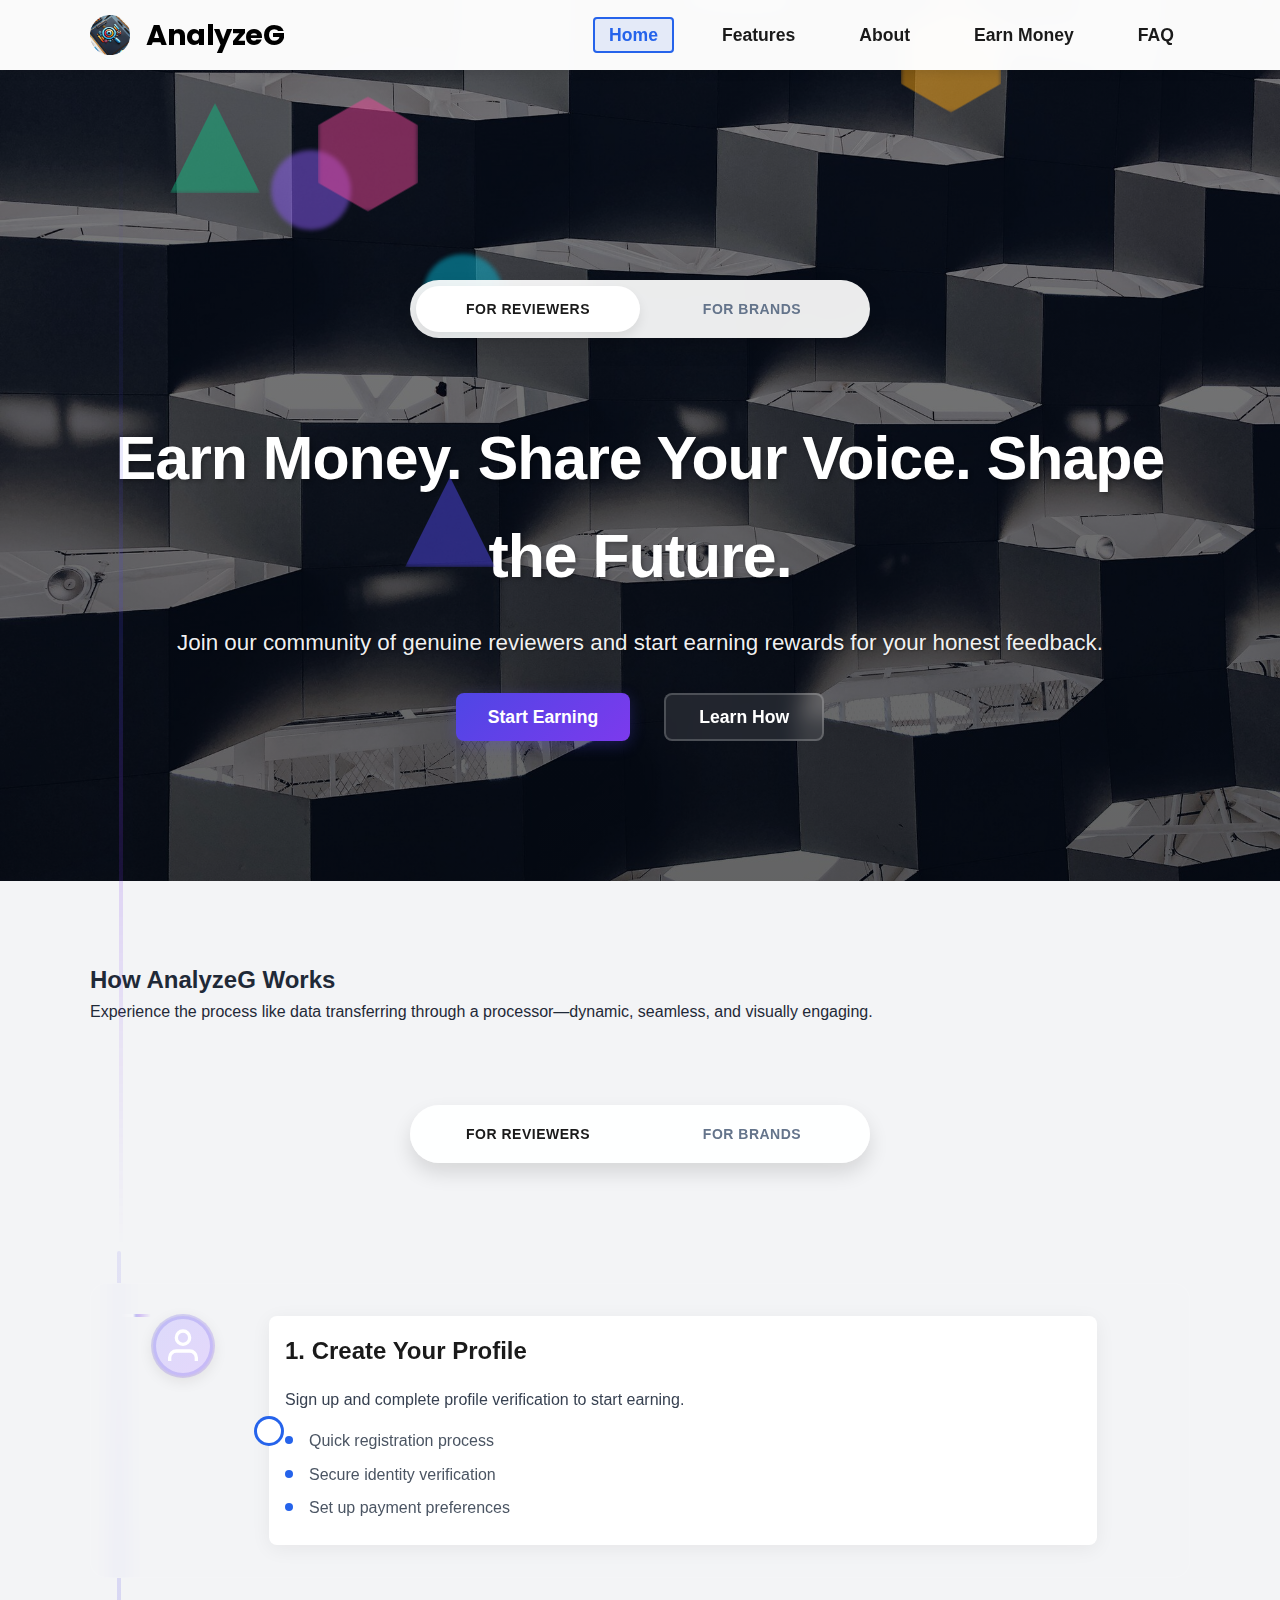
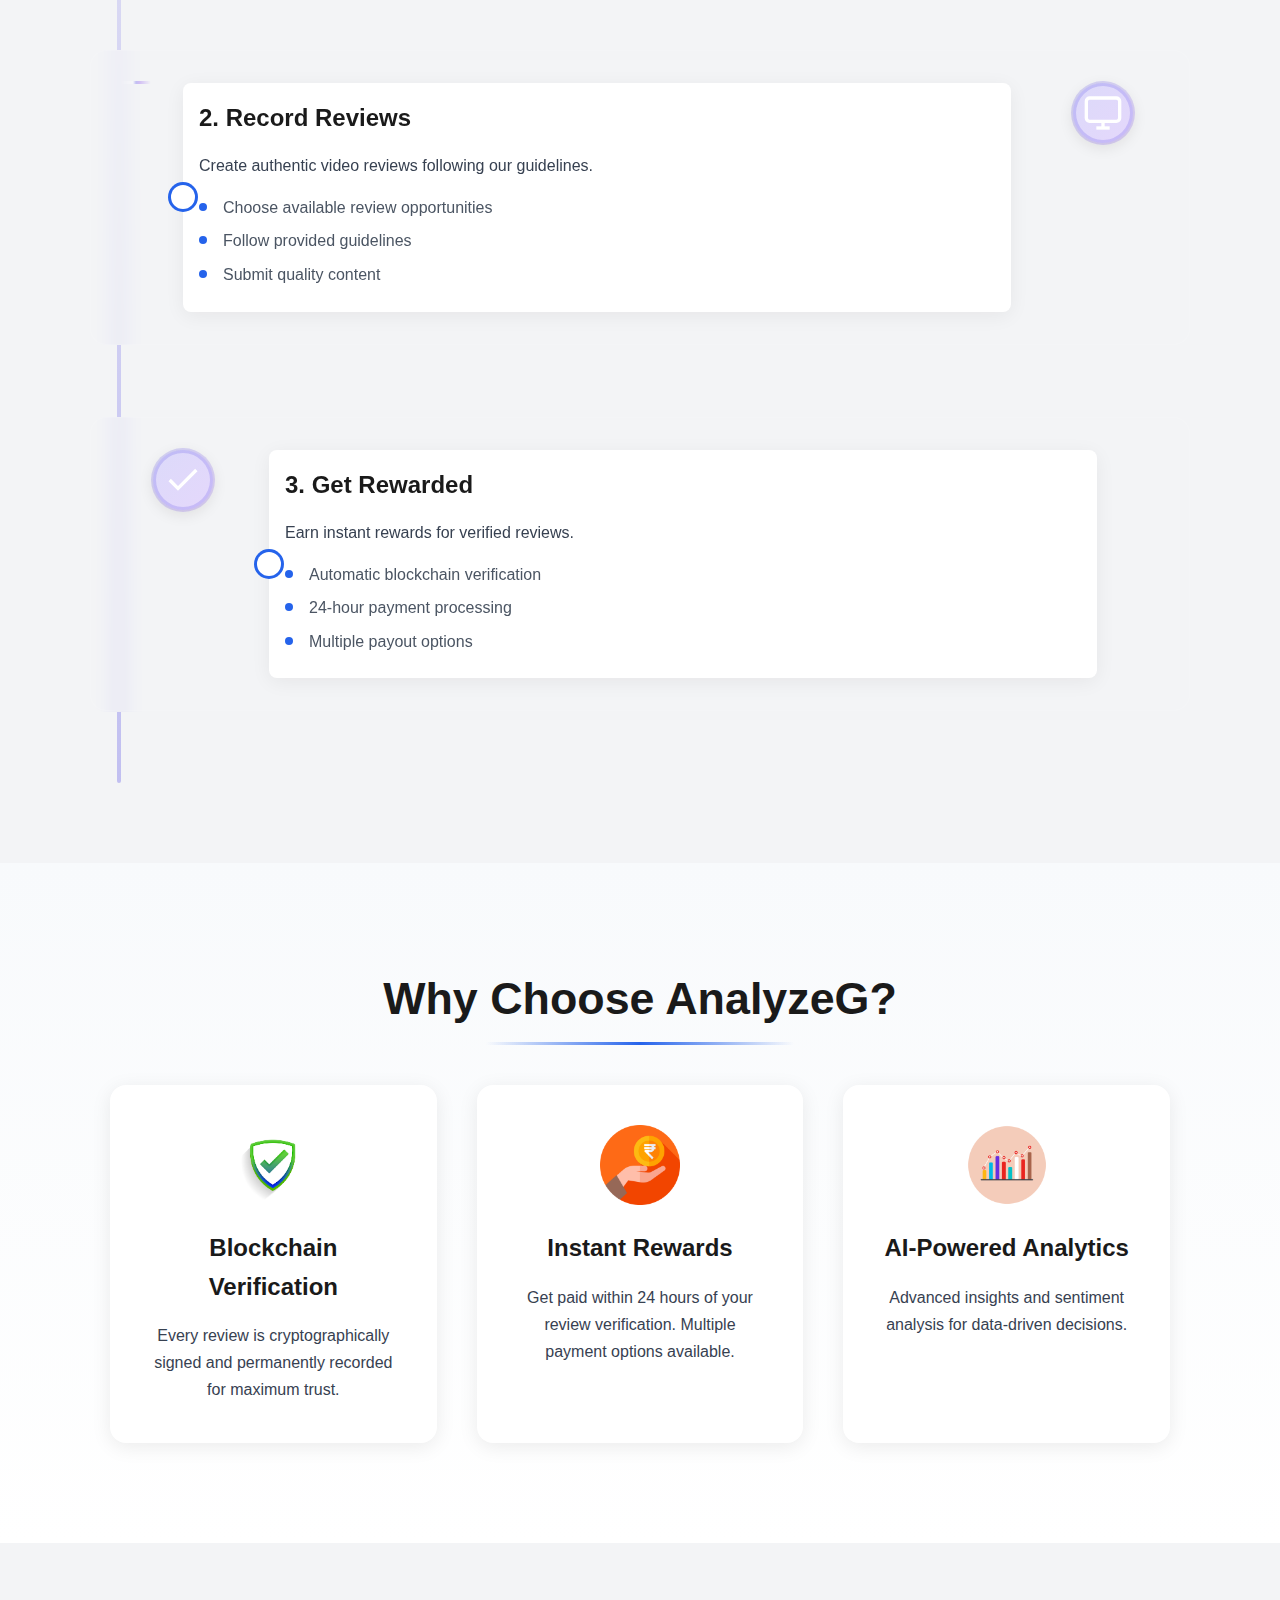
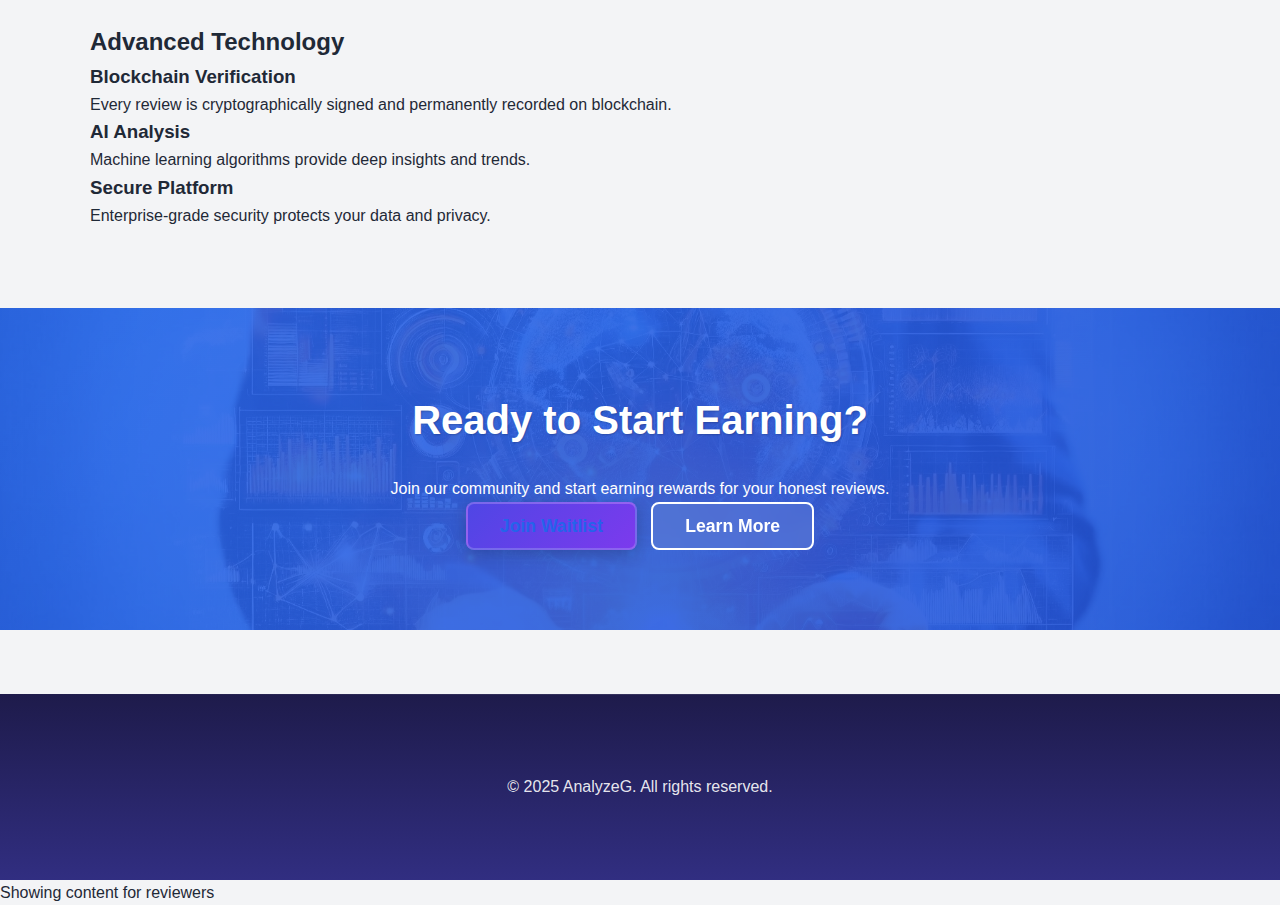
==== commit f7e1b5cc: "Update index.html" ====
--- a/index.html
+++ b/index.html
@@ -17,7 +17,7 @@
   <meta property="og:url" content="https://analyzeg.shop">
   <meta property="og:type" content="website">
   
-  <!-- Stylesheets -->
+  <!-- Fonts & Styles -->
   <link href="https://fonts.googleapis.com/css2?family=Poppins:wght@400;600;700&display=swap" rel="stylesheet">
   <link rel="stylesheet" href="css/styles.css">
   <link href="https://unpkg.com/aos@2.3.1/dist/aos.css" rel="stylesheet">
@@ -25,6 +25,8 @@
   <!-- Favicon -->
   <link rel="icon" href="assets/optimized/favicon.ico" type="image/x-icon">
   <link rel="apple-touch-icon" href="assets/optimized/logo.png">
+  
+  <!-- Inline Critical CSS (if applicable) can remain -->
 </head>
 <body>
   <!-- Navigation -->
@@ -45,10 +47,7 @@
         <span></span>
         <span></span>
       </button>
-      <nav id="main-nav" 
-           aria-label="Main navigation"
-           role="navigation"
-           aria-hidden="true">
+      <nav id="main-nav" aria-label="Main navigation" role="navigation" aria-hidden="true">
         <ul role="menubar">
           <li role="none"><a href="index.html" class="active" role="menuitem" aria-current="page">Home</a></li>
           <li role="none"><a href="features.html" role="menuitem">Features</a></li>
@@ -62,8 +61,10 @@
 
   <!-- Hero Section -->
   <section class="hero">
+    <!-- Background overlay and animated objects -->
     <div class="hero-overlay"></div>
     <div class="animated-objects">
+      <!-- Example animated objects; adjust as needed -->
       <div class="bg-object hexagon" style="--moveX: 20vw; --moveY: -30vh; animation-delay: 0.2s; background: #F59E0B;"></div>
       <div class="bg-object circle" style="--moveX: -25vw; --moveY: 25vh; animation-delay: 0.7s; background: #8B5CF6;"></div>
       <div class="bg-object triangle" style="--moveX: 30vw; --moveY: 20vh; animation-delay: 1.2s; background: #10B981;"></div>
@@ -71,7 +72,9 @@
       <div class="bg-object circle" style="--moveX: 25vw; --moveY: 15vh; animation-delay: 2.2s; background: #06B6D4;"></div>
       <div class="bg-object triangle" style="--moveX: -30vw; --moveY: -25vh; animation-delay: 2.7s; background: #4F46E5;"></div>
     </div>
-    <div class="container">
+    
+    <div class="container">
+      <!-- Audience Toggle for Dual Views -->
       <div class="audience-toggle-container" data-aos="fade-up">
         <div class="audience-toggle" role="tablist" aria-label="Choose Audience View">
           <div id="reviewer-option" class="audience-toggle-option active" role="tab" aria-selected="true" tabindex="0" aria-controls="reviewer-content">For Reviewers</div>
@@ -79,11 +82,11 @@
           <div class="audience-toggle-slider"></div>
         </div>
       </div>
-
-      <!-- Reviewer Content -->
+      
+      <!-- Reviewer Content (Default) -->
       <div id="reviewer-content" class="audience-section active">
         <div class="hero-content" data-aos="fade-up">
-          <h1>Earn Money. Share Your Voice. Shape the Future.</h1>
+          <h1 class="hero-title">Earn Money. Share Your Voice. Shape the Future.</h1>
           <p class="hero-tagline">Join our community of genuine reviewers and start earning rewards for your honest feedback.</p>
           <div class="hero-cta">
             <a href="earn-money-reviews.html" class="btn-primary">Start Earning</a>
@@ -91,11 +94,11 @@
           </div>
         </div>
       </div>
-
+      
       <!-- Brand Content -->
       <div id="brand-content" class="audience-section">
         <div class="hero-content" data-aos="fade-up">
-          <h1>Unlock Authentic Consumer Insights in 24 Hours</h1>
+          <h1 class="hero-title">Unlock Authentic Consumer Insights in 24 Hours</h1>
           <p class="hero-tagline">Access verified, actionable review data to power your marketing decisions.</p>
           <div class="hero-cta">
             <a href="#" class="btn-primary">Request Demo</a>
@@ -106,25 +109,30 @@
     </div>
   </section>
 
-  <!-- How It Works Section -->
-  <section class="how-it-works" id="how-it-works" role="region" aria-labelledby="how-it-works-title">
+  <!-- How AnalyzeG Works Section -->
+  <section class="how-it-works" id="how-it-works" role="region" aria-labelledby="how-it-works-title" data-aos="fade-up">
     <div class="container">
       <h2 id="how-it-works-title" class="section-title" data-aos="fade-up">How AnalyzeG Works</h2>
-      
-      <!-- Audience Toggle -->
+      <p class="section-subtitle" data-aos="fade-up" data-aos-delay="100">
+        Experience the process like data transferring through a processor—dynamic, seamless, and visually engaging.
+      </p>
+      
+      <!-- Audience Toggle for Process Steps -->
       <div class="audience-toggle-container" data-aos="fade-up">
-        <div class="audience-toggle" role="tablist" aria-label="Choose Audience View">
-          <div id="reviewer-option" class="audience-toggle-option active" role="tab" aria-selected="true" tabindex="0" aria-controls="reviewer-process">For Reviewers</div>
-          <div id="brand-option" class="audience-toggle-option" role="tab" aria-selected="false" tabindex="0" aria-controls="brand-process">For Brands</div>
+        <div class="audience-toggle" role="tablist" aria-label="Choose Process View">
+          <div id="reviewer-process-toggle" class="audience-toggle-option active" role="tab" aria-selected="true" tabindex="0" aria-controls="reviewer-process">For Reviewers</div>
+          <div id="brand-process-toggle" class="audience-toggle-option" role="tab" aria-selected="false" tabindex="0" aria-controls="brand-process">For Brands</div>
           <div class="audience-toggle-slider"></div>
         </div>
       </div>
       
-      <!-- Reviewer Process -->
-      <div id="reviewer-process" class="audience-section active" data-audience="reviewer" role="tabpanel" aria-labelledby="reviewer-option">
+      <!-- Process Steps for Reviewers -->
+      <div id="reviewer-process" class="audience-section active" data-audience="reviewer" role="tabpanel" aria-labelledby="reviewer-process-toggle">
         <div class="process-steps">
+          <!-- Step 1: Create Your Profile -->
           <div class="process-step" data-aos="fade-up">
             <div class="step-icon">
+              <!-- SVG icon -->
               <svg xmlns="http://www.w3.org/2000/svg" width="40" height="40" viewBox="0 0 24 24" fill="none" stroke="currentColor" stroke-width="2">
                 <path d="M20 21v-2a4 4 0 0 0-4-4H8a4 4 0 0 0-4 4v2"></path>
                 <circle cx="12" cy="7" r="4"></circle>
@@ -140,9 +148,10 @@
               </ul>
             </div>
           </div>
-          
+          <!-- Step 2: Record Reviews -->
           <div class="process-step" data-aos="fade-up" data-aos-delay="100">
             <div class="step-icon">
+              <!-- SVG icon -->
               <svg xmlns="http://www.w3.org/2000/svg" width="40" height="40" viewBox="0 0 24 24" fill="none" stroke="currentColor" stroke-width="2">
                 <rect x="2" y="3" width="20" height="14" rx="2"></rect>
                 <line x1="8" y1="21" x2="16" y2="21"></line>
@@ -153,15 +162,16 @@
               <h3>2. Record Reviews</h3>
               <p>Create authentic video reviews following our guidelines.</p>
               <ul>
-                <li>Choose review opportunities</li>
+                <li>Choose available review opportunities</li>
                 <li>Follow provided guidelines</li>
                 <li>Submit quality content</li>
               </ul>
             </div>
           </div>
-          
+          <!-- Step 3: Get Rewarded -->
           <div class="process-step" data-aos="fade-up" data-aos-delay="200">
             <div class="step-icon">
+              <!-- SVG icon -->
               <svg xmlns="http://www.w3.org/2000/svg" width="40" height="40" viewBox="0 0 24 24" fill="none" stroke="currentColor" stroke-width="2">
                 <polyline points="20 6 9 17 4 12"></polyline>
               </svg>
@@ -170,20 +180,22 @@
               <h3>3. Get Rewarded</h3>
               <p>Earn instant rewards for verified reviews.</p>
               <ul>
-                <li>Automatic verification</li>
-                <li>24-hour payments</li>
-                <li>Multiple payment options</li>
-              </ul>
-            </div>
-          </div>
-        </div>
-      </div>
-
-      <!-- Brand Process -->
-      <div id="brand-process" class="audience-section" data-audience="brand" role="tabpanel" aria-labelledby="brand-option">
+                <li>Automatic blockchain verification</li>
+                <li>24-hour payment processing</li>
+                <li>Multiple payout options</li>
+              </ul>
+            </div>
+          </div>
+        </div>
+      </div>
+      
+      <!-- Process Steps for Brands -->
+      <div id="brand-process" class="audience-section" data-audience="brand" role="tabpanel" aria-labelledby="brand-process-toggle">
         <div class="process-steps">
+          <!-- Step 1: Seamless Review Collection -->
           <div class="process-step" data-aos="fade-up">
             <div class="step-icon">
+              <!-- SVG icon -->
               <svg xmlns="http://www.w3.org/2000/svg" width="40" height="40" viewBox="0 0 24 24" fill="none" stroke="currentColor" stroke-width="2">
                 <rect x="2" y="3" width="20" height="14" rx="2"></rect>
                 <line x1="8" y1="21" x2="16" y2="21"></line>
@@ -200,26 +212,28 @@
               </ul>
             </div>
           </div>
-
+          <!-- Step 2: Advanced Verification -->
           <div class="process-step" data-aos="fade-up" data-aos-delay="100">
             <div class="step-icon">
-              <svg xmlns="http://www.w3.org/2000/svg" width="40" height="40" viewBox="0 0 24 24" fill="none" stroke="currentColor" stroke-width="2">
-                <path d="M21 2l-2 2m-7.61 7.61a5.5 5.5 0 1 1-7.778 7.778 5.5 5.5 0 0 1 7.777-7.777zm0 0L15.5 7.5m0 0l3 3L22 7l-3-3m-3.5 3.5L19 4"></path>
+              <!-- SVG icon -->
+              <svg xmlns="http://www.w3.org/2000/svg" width="40" height="40" viewBox="0 0 24 24" fill="none" stroke="currentColor" stroke-width="2">
+                <path d="M21 2l-2 2m-7.61 7.61a5.5 5.5 0 1 1-7.778 7.778 5.5 5.5 0 0 1 7.777-7.777zm0 0L15.5 7.5m0 0l3 3L22 7l-3-3"></path>
               </svg>
             </div>
             <div class="step-content">
               <h3>2. Advanced Verification</h3>
-              <p>Blockchain-powered verification ensures authenticity.</p>
-              <ul>
-                <li>Blockchain verification</li>
-                <li>Cryptographic hashing</li>
-                <li>Tamper-proof records</li>
-              </ul>
-            </div>
-          </div>
-
+              <p>Ensure authenticity with blockchain-powered verification and cryptographic hashing.</p>
+              <ul>
+                <li>Blockchain-based record keeping</li>
+                <li>Automated fraud detection</li>
+                <li>Tamper-proof reviews</li>
+              </ul>
+            </div>
+          </div>
+          <!-- Step 3: AI-Powered Analysis -->
           <div class="process-step" data-aos="fade-up" data-aos-delay="200">
             <div class="step-icon">
+              <!-- SVG icon -->
               <svg xmlns="http://www.w3.org/2000/svg" width="40" height="40" viewBox="0 0 24 24" fill="none" stroke="currentColor" stroke-width="2">
                 <path d="M21 16V8a2 2 0 00-1-1.73l-7-4a2 2 0 00-2 0l-7 4A2 2 0 003 8v8a2 2 0 001 1.73l7 4a2 2 0 002 0l7-4A2 2 0 0021 16z"></path>
                 <polyline points="3.29 7 12 12 20.71 7"></polyline>
@@ -228,57 +242,60 @@
             </div>
             <div class="step-content">
               <h3>3. AI-Powered Analysis</h3>
-              <p>Extract valuable insights through advanced analytics.</p>
+              <p>Extract insights through advanced machine learning and data mining.</p>
               <ul>
                 <li>Sentiment analysis</li>
-                <li>Pattern recognition</li>
+                <li>Trend detection</li>
                 <li>Demographic insights</li>
               </ul>
             </div>
           </div>
-
+          <!-- Step 4: Instant Insights Delivery -->
           <div class="process-step" data-aos="fade-up" data-aos-delay="300">
             <div class="step-icon">
+              <!-- SVG icon -->
               <svg xmlns="http://www.w3.org/2000/svg" width="40" height="40" viewBox="0 0 24 24" fill="none" stroke="currentColor" stroke-width="2">
                 <path d="M22 11.08V12a10 10 0 11-5.93-9.14"></path>
                 <polyline points="22 4 12 14.01 9 11.01"></polyline>
               </svg>
             </div>
             <div class="step-content">
-              <h3>4. Instant Insights</h3>
-              <p>Access comprehensive data within 24 hours.</p>
-              <ul>
-                <li>Real-time dashboard</li>
+              <h3>4. Instant Insights Delivery</h3>
+              <p>Receive actionable insights and complete data reports within 24 hours.</p>
+              <ul>
+                <li>Real-time dashboards</li>
                 <li>Customizable reports</li>
-                <li>Actionable insights</li>
-              </ul>
-            </div>
-          </div>
-        </div>
-      </div>
-    </div>
-  </section>
-
-  <!-- Features Preview -->
+                <li>Data export options</li>
+              </ul>
+            </div>
+          </div>
+        </div>
+      </div>
+      
+      <!-- Data Transfer Animation Effect -->
+      <div class="data-transfer-animation" data-aos="fade-up" data-aos-delay="400">
+        <div class="data-wire"></div>
+      </div>
+    </div>
+  </section>
+
+  <!-- Features Preview Section -->
   <section class="features-preview">
     <div class="container">
       <h2 class="section-title" data-aos="fade-up">Why Choose AnalyzeG?</h2>
       <div class="feature-grid">
-        <!-- Reviewer Features -->
         <div class="feature-item" data-aos="fade-up">
           <img src="assets/optimized/feature1.png" alt="Blockchain Verification Icon" width="80" height="80">
           <h3>Blockchain Verification</h3>
           <p>Every review is cryptographically signed and permanently recorded for maximum trust.</p>
         </div>
-        
         <div class="feature-item" data-aos="fade-up" data-aos-delay="100">
           <img src="assets/optimized/feature2.png" alt="Instant Rewards Icon" width="80" height="80">
           <h3>Instant Rewards</h3>
           <p>Get paid within 24 hours of your review verification. Multiple payment options available.</p>
         </div>
-        
         <div class="feature-item" data-aos="fade-up" data-aos-delay="200">
-          <img src="assets/optimized/feature3.png" alt="AI Analytics Icon" width="80" height="80">
+          <img src="assets/optimized/feature3.png" alt="AI-Powered Analytics Icon" width="80" height="80">
           <h3>AI-Powered Analytics</h3>
           <p>Advanced insights and sentiment analysis for data-driven decisions.</p>
         </div>
@@ -286,7 +303,7 @@
     </div>
   </section>
 
-  <!-- Tech & Security -->
+  <!-- Tech & Security Section -->
   <section class="tech-security">
     <div class="container">
       <h2 class="section-title" data-aos="fade-up">Advanced Technology</h2>
@@ -294,11 +311,9 @@
         <div class="text-column" data-aos="fade-right">
           <div class="tech-security-points">
             <h3>Blockchain Verification</h3>
-            <p>Every review is cryptographically signed and permanently recorded.</p>
-            
+            <p>Every review is cryptographically signed and permanently recorded on blockchain.</p>
             <h3>AI Analysis</h3>
             <p>Machine learning algorithms provide deep insights and trends.</p>
-            
             <h3>Secure Platform</h3>
             <p>Enterprise-grade security protects your data and privacy.</p>
           </div>
@@ -318,10 +333,9 @@
           <a href="analyzeg-faq.html" class="btn-secondary">Learn More</a>
         </div>
       </div>
-
       <div id="brand-cta" class="audience-section" data-aos="fade-up">
         <h2>Transform Your Customer Insights</h2>
-        <p>Get started with verified video reviews and actionable analytics.</p>
+        <p>Access verified video reviews and actionable data to drive your marketing decisions.</p>
         <div class="cta-buttons">
           <a href="#" class="btn-primary">Request Demo</a>
           <a href="features.html" class="btn-secondary">View Features</a>
@@ -338,7 +352,15 @@
   </footer>
 
   <!-- Scripts -->
-  <script src="https://unpkg.com/aos@2.3.1/dist/aos.js"></script>
-  <script src="js/scripts.js"></script>
+  <script src="https://unpkg.com/aos@2.3.1/dist/aos.js" defer></script>
+  <script src="js/scripts.js" defer></script>
+  <script>
+    // Initialize AOS
+    AOS.init({
+      duration: 800,
+      easing: 'ease-in-out',
+      once: true
+    });
+  </script>
 </body>
-</html>+</html>
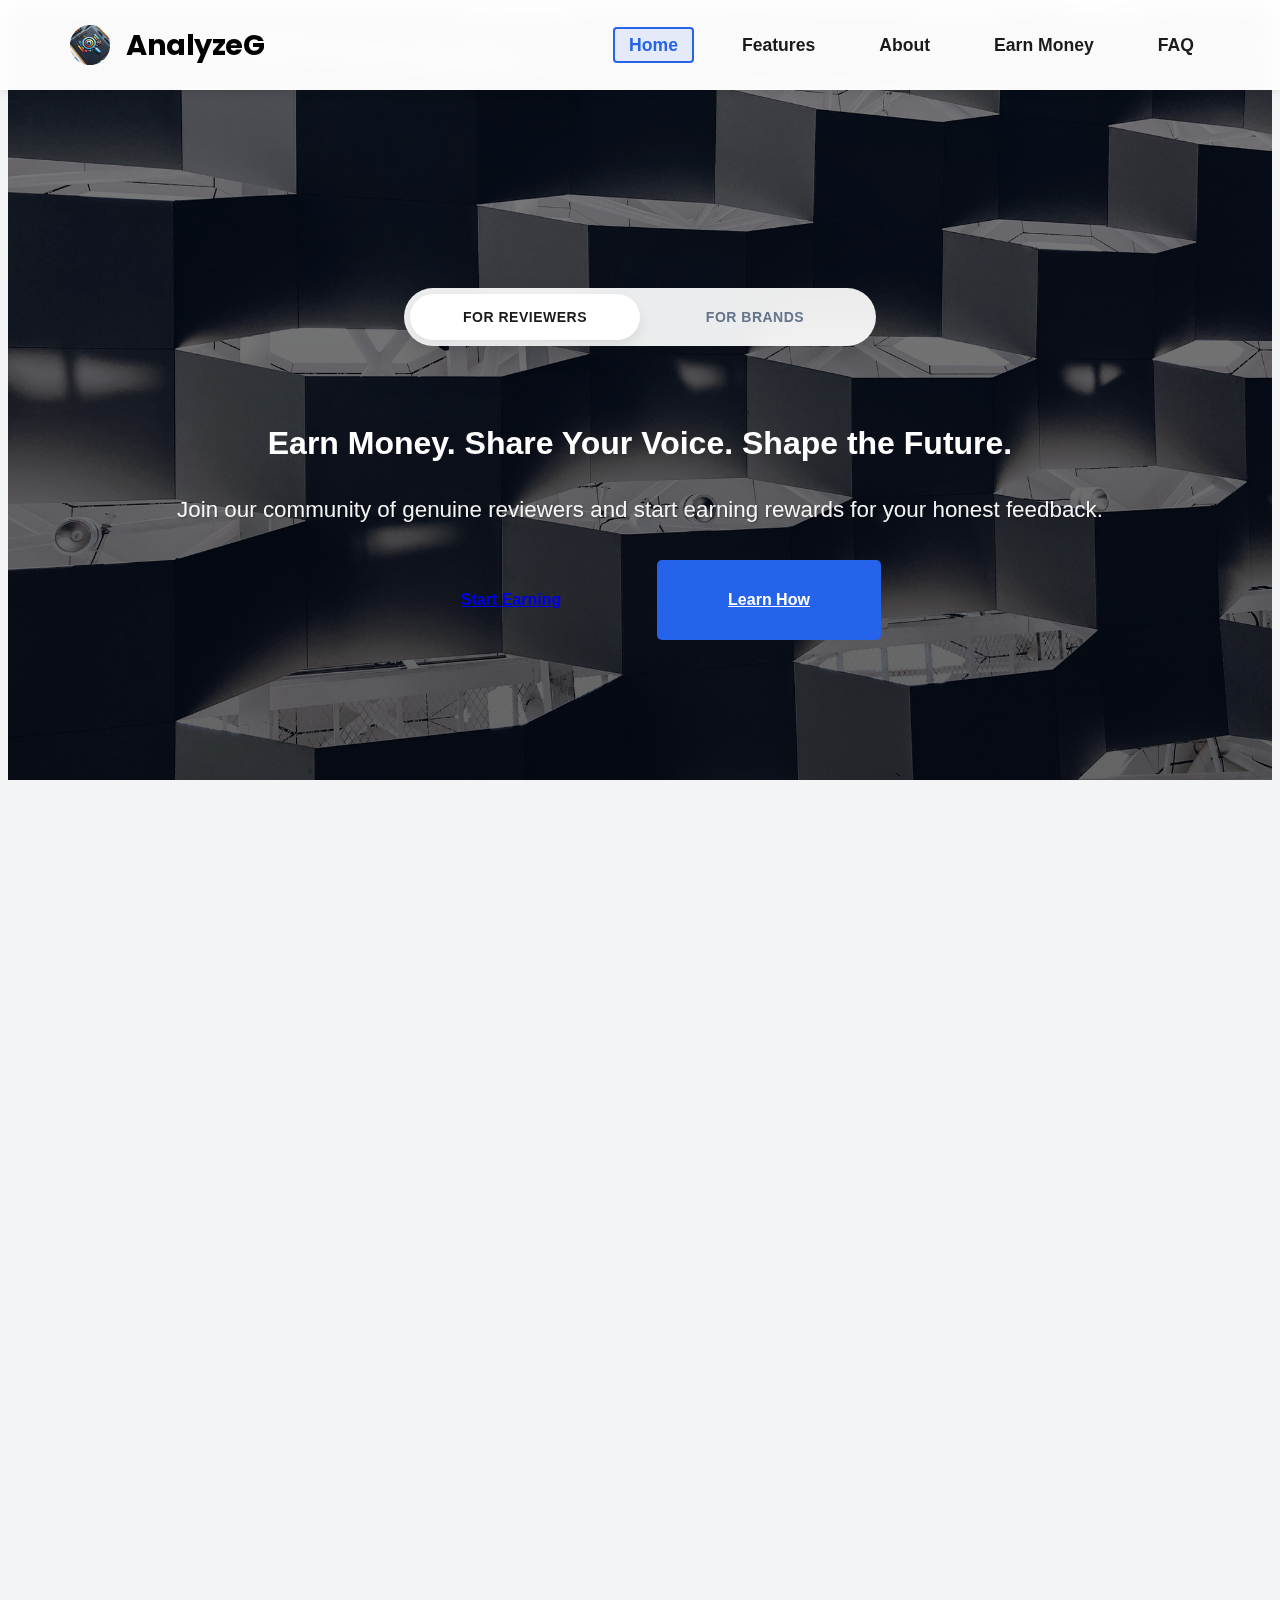
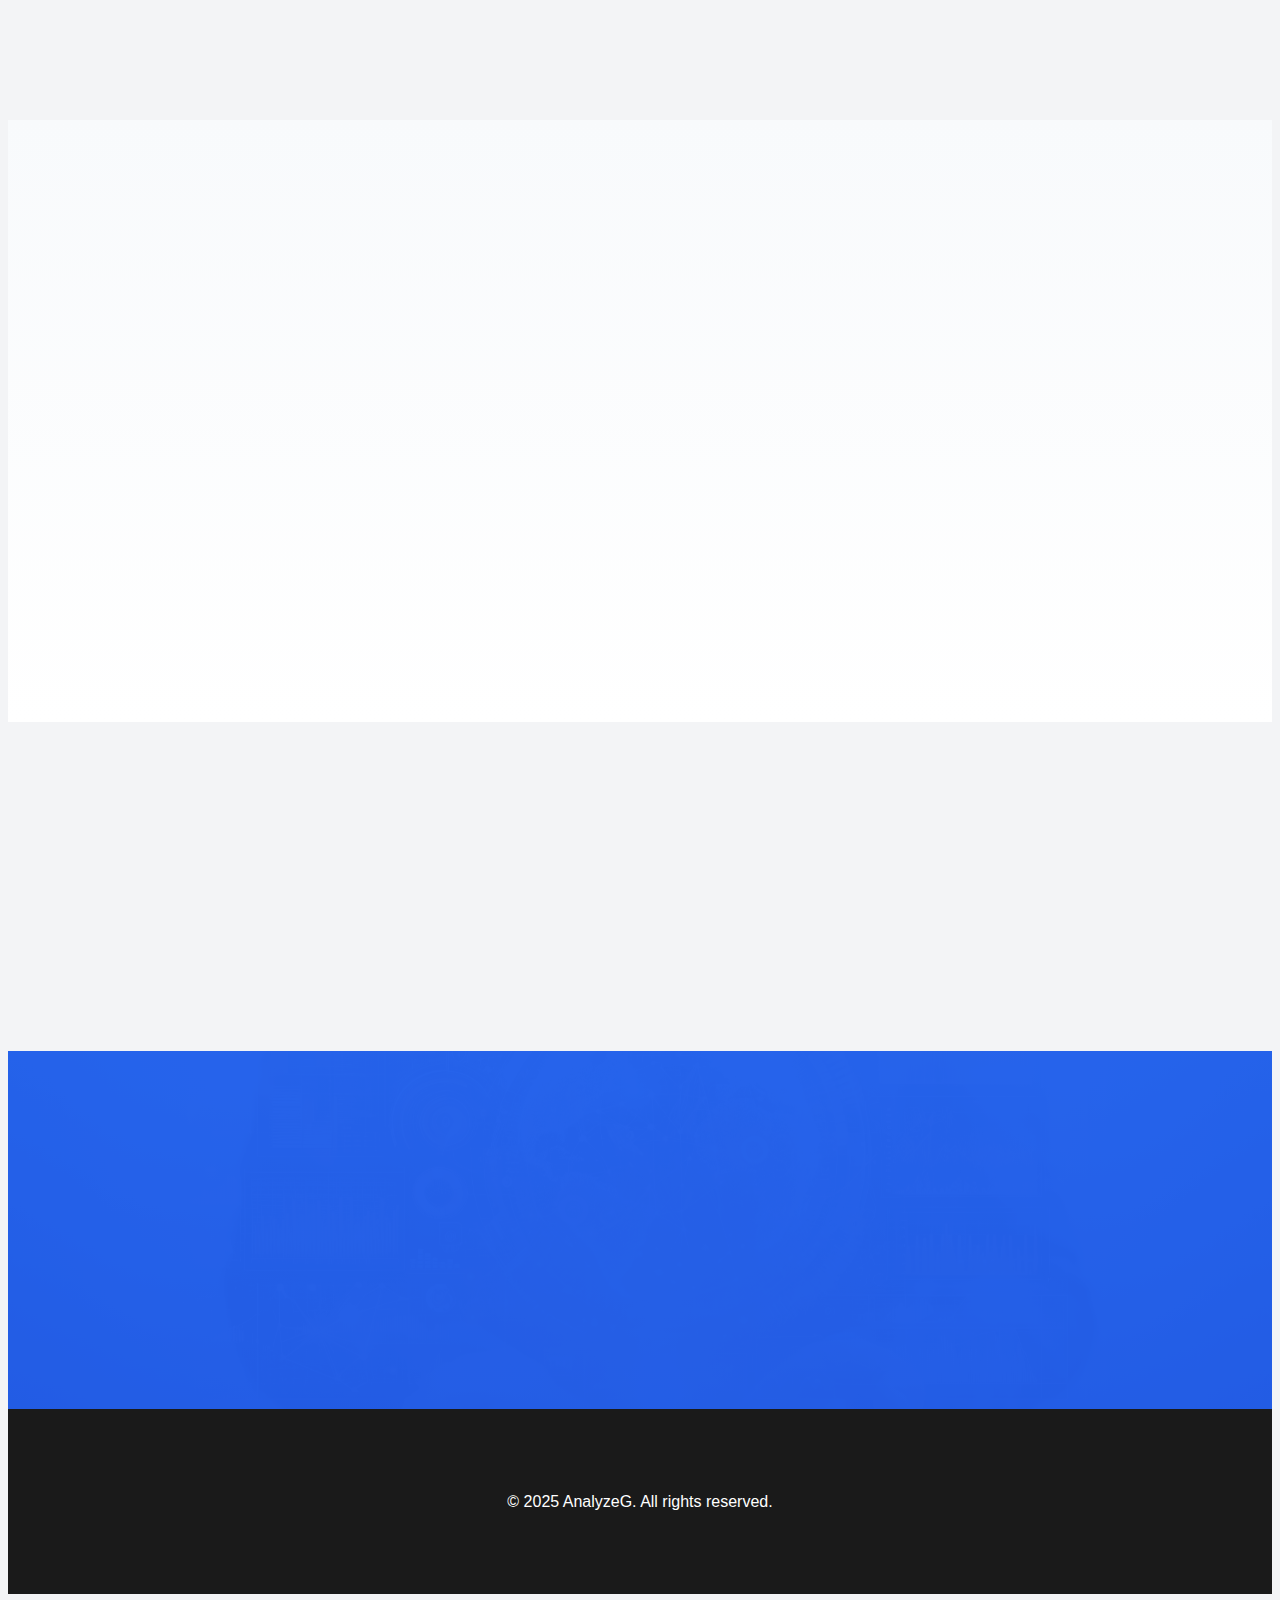
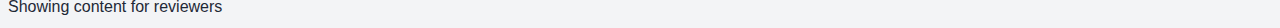
==== commit be423e76: "Update index.html" ====
--- a/index.html
+++ b/index.html
@@ -1,366 +1,303 @@
-<!DOCTYPE html>
-<html lang="en">
-<head>
-  <meta charset="UTF-8">
-  <meta name="viewport" content="width=device-width, initial-scale=1">
-  <meta http-equiv="Content-Security-Policy" content="default-src 'self' https: data: 'unsafe-inline'; script-src 'self' https: 'unsafe-inline' 'unsafe-eval'; upgrade-insecure-requests;">
-  <title>AnalyzeG - Blockchain-Verified Video Reviews</title>
-  
-  <!-- SEO Meta Tags -->
-  <meta name="description" content="Transform your review experience with AnalyzeG. Earn rewards for authentic video reviews or access verified consumer insights for your brand.">
-  <meta name="keywords" content="video reviews, blockchain verification, review rewards, consumer insights, authentic reviews">
-  
-  <!-- Open Graph Meta Tags -->
-  <meta property="og:title" content="AnalyzeG - The Future of Video Reviews">
-  <meta property="og:description" content="Join the future of authentic video reviews with blockchain verification and instant rewards.">
-  <meta property="og:image" content="https://analyzeg.shop/assets/optimized/hero-bg.jpg">
-  <meta property="og:url" content="https://analyzeg.shop">
-  <meta property="og:type" content="website">
-  
-  <!-- Fonts & Styles -->
-  <link href="https://fonts.googleapis.com/css2?family=Poppins:wght@400;600;700&display=swap" rel="stylesheet">
-  <link rel="stylesheet" href="css/styles.css">
-  <link href="https://unpkg.com/aos@2.3.1/dist/aos.css" rel="stylesheet">
-  
-  <!-- Favicon -->
-  <link rel="icon" href="assets/optimized/favicon.ico" type="image/x-icon">
-  <link rel="apple-touch-icon" href="assets/optimized/logo.png">
-  
-  <!-- Inline Critical CSS (if applicable) can remain -->
-</head>
-<body>
-  <!-- Navigation -->
-  <header class="navbar" role="banner">
-    <div class="container">
-      <div class="logo-container">
-        <a href="index.html" class="logo">
-          <img src="assets/optimized/logo.png" alt="AnalyzeG Logo" width="40" height="40">
-          <span class="logo-text">AnalyzeG</span>
-        </a>
-      </div>
-      <button class="mobile-menu-btn" 
-              aria-label="Toggle navigation menu" 
-              aria-expanded="false"
-              aria-controls="main-nav"
-              aria-haspopup="true">
-        <span></span>
-        <span></span>
-        <span></span>
-      </button>
-      <nav id="main-nav" aria-label="Main navigation" role="navigation" aria-hidden="true">
-        <ul role="menubar">
-          <li role="none"><a href="index.html" class="active" role="menuitem" aria-current="page">Home</a></li>
-          <li role="none"><a href="features.html" role="menuitem">Features</a></li>
-          <li role="none"><a href="about.html" role="menuitem">About</a></li>
-          <li role="none"><a href="earn-money-reviews.html" role="menuitem">Earn Money</a></li>
-          <li role="none"><a href="analyzeg-faq.html" role="menuitem">FAQ</a></li>
-        </ul>
-      </nav>
-    </div>
-  </header>
-
-  <!-- Hero Section -->
-  <section class="hero">
-    <!-- Background overlay and animated objects -->
-    <div class="hero-overlay"></div>
-    <div class="animated-objects">
-      <!-- Example animated objects; adjust as needed -->
-      <div class="bg-object hexagon" style="--moveX: 20vw; --moveY: -30vh; animation-delay: 0.2s; background: #F59E0B;"></div>
-      <div class="bg-object circle" style="--moveX: -25vw; --moveY: 25vh; animation-delay: 0.7s; background: #8B5CF6;"></div>
-      <div class="bg-object triangle" style="--moveX: 30vw; --moveY: 20vh; animation-delay: 1.2s; background: #10B981;"></div>
-      <div class="bg-object hexagon" style="--moveX: -15vw; --moveY: -20vh; animation-delay: 1.7s; background: #EC4899;"></div>
-      <div class="bg-object circle" style="--moveX: 25vw; --moveY: 15vh; animation-delay: 2.2s; background: #06B6D4;"></div>
-      <div class="bg-object triangle" style="--moveX: -30vw; --moveY: -25vh; animation-delay: 2.7s; background: #4F46E5;"></div>
-    </div>
+<!DOCTYPE html>  <html lang="en">  
+<head>  
+  <meta charset="UTF-8">  
+  <meta name="viewport" content="width=device-width, initial-scale=1">  
+  <meta http-equiv="Content-Security-Policy" content="default-src 'self' https: data: 'unsafe-inline'; script-src 'self' https: 'unsafe-inline' 'unsafe-eval'; upgrade-insecure-requests;">  
+  <title>AnalyzeG - Blockchain-Verified Video Reviews</title>    <!-- SEO Meta Tags -->    <meta name="description" content="Transform your review experience with AnalyzeG. Earn rewards for authentic video reviews or access verified consumer insights for your brand.">  
+  <meta name="keywords" content="video reviews, blockchain verification, review rewards, consumer insights, authentic reviews">    <!-- Open Graph Meta Tags -->    <meta property="og:title" content="AnalyzeG - The Future of Video Reviews">  
+  <meta property="og:description" content="Join the future of authentic video reviews with blockchain verification and instant rewards.">  
+  <meta property="og:image" content="https://analyzeg.shop/assets/optimized/hero-bg.jpg">  
+  <meta property="og:url" content="https://analyzeg.shop">  
+  <meta property="og:type" content="website">    <!-- Stylesheets -->    <link href="https://fonts.googleapis.com/css2?family=Poppins:wght@400;600;700&display=swap" rel="stylesheet">  
+  <link rel="stylesheet" href="css/styles.css">  
+  <link href="https://unpkg.com/aos@2.3.1/dist/aos.css" rel="stylesheet">    <!-- Favicon -->    <link rel="icon" href="assets/optimized/favicon.ico" type="image/x-icon">  
+  <link rel="apple-touch-icon" href="assets/optimized/logo.png">  
+</head>  
+<body>  
+  <!-- Navigation -->  
+  <header class="navbar" role="banner">  
+    <div class="container">  
+      <div class="logo-container">  
+        <a href="index.html" class="logo">  
+          <img src="assets/optimized/logo.png" alt="AnalyzeG Logo" width="40" height="40">  
+          <span class="logo-text">AnalyzeG</span>  
+        </a>  
+      </div>  
+      <button class="mobile-menu-btn"   
+              aria-label="Toggle navigation menu"   
+              aria-expanded="false"  
+              aria-controls="main-nav"  
+              aria-haspopup="true">  
+        <span></span>  
+        <span></span>  
+        <span></span>  
+      </button>  
+      <nav id="main-nav"   
+           aria-label="Main navigation"  
+           role="navigation"  
+           aria-hidden="true">  
+        <ul role="menubar">  
+          <li role="none"><a href="index.html" class="active" role="menuitem" aria-current="page">Home</a></li>  
+          <li role="none"><a href="features.html" role="menuitem">Features</a></li>  
+          <li role="none"><a href="about.html" role="menuitem">About</a></li>  
+          <li role="none"><a href="earn-money-reviews.html" role="menuitem">Earn Money</a></li>  
+          <li role="none"><a href="analyzeg-faq.html" role="menuitem">FAQ</a></li>  
+        </ul>  
+      </nav>  
+    </div>  
+  </header>    <!-- Hero Section -->    <section class="hero">  
+    <div class="hero-overlay"></div>  
+    <div class="animated-objects">  
+      <div class="bg-object hexagon" style="--moveX: 20vw; --moveY: -30vh; animation-delay: 0.2s; background: #F59E0B;"></div>  
+      <div class="bg-object circle" style="--moveX: -25vw; --moveY: 25vh; animation-delay: 0.7s; background: #8B5CF6;"></div>  
+      <div class="bg-object triangle" style="--moveX: 30vw; --moveY: 20vh; animation-delay: 1.2s; background: #10B981;"></div>  
+      <div class="bg-object hexagon" style="--moveX: -15vw; --moveY: -20vh; animation-delay: 1.7s; background: #EC4899;"></div>  
+      <div class="bg-object circle" style="--moveX: 25vw; --moveY: 15vh; animation-delay: 2.2s; background: #06B6D4;"></div>  
+      <div class="bg-object triangle" style="--moveX: -30vw; --moveY: -25vh; animation-delay: 2.7s; background: #4F46E5;"></div>  
+    </div>  
+    <div class="container">  
+      <div class="audience-toggle-container" data-aos="fade-up">  
+        <div class="audience-toggle" role="tablist" aria-label="Choose Audience View">  
+          <div id="reviewer-option" class="audience-toggle-option active" role="tab" aria-selected="true" tabindex="0" aria-controls="reviewer-content">For Reviewers</div>  
+          <div id="brand-option" class="audience-toggle-option" role="tab" aria-selected="false" tabindex="0" aria-controls="brand-content">For Brands</div>  
+          <div class="audience-toggle-slider"></div>  
+        </div>  
+      </div>  <!-- Reviewer Content -->  
+  <div id="reviewer-content" class="audience-section active">  
+    <div class="hero-content" data-aos="fade-up">  
+      <h1>Earn Money. Share Your Voice. Shape the Future.</h1>  
+      <p class="hero-tagline">Join our community of genuine reviewers and start earning rewards for your honest feedback.</p>  
+      <div class="hero-cta">  
+        <a href="earn-money-reviews.html" class="btn-primary">Start Earning</a>  
+        <a href="features.html" class="btn-secondary">Learn How</a>  
+      </div>  
+    </div>  
+  </div>  
+
+  <!-- Brand Content -->  
+  <div id="brand-content" class="audience-section">  
+    <div class="hero-content" data-aos="fade-up">  
+      <h1>Unlock Authentic Consumer Insights in 24 Hours</h1>  
+      <p class="hero-tagline">Access verified, actionable review data to power your marketing decisions.</p>  
+      <div class="hero-cta">  
+        <a href="#" class="btn-primary">Request Demo</a>  
+        <a href="features.html" class="btn-secondary">View Features</a>  
+      </div>  
+    </div>  
+  </div>  
+</div>
+
+  </section>    <!-- How It Works Section -->    <section class="how-it-works" id="how-it-works" role="region" aria-labelledby="how-it-works-title">  
+    <div class="container">  
+      <h2 id="how-it-works-title" class="section-title" data-aos="fade-up">How AnalyzeG Works</h2>  <!-- Audience Toggle -->  
+  <div class="audience-toggle-container" data-aos="fade-up">  
+    <div class="audience-toggle" role="tablist" aria-label="Choose Audience View">  
+      <div id="reviewer-option" class="audience-toggle-option active" role="tab" aria-selected="true" tabindex="0" aria-controls="reviewer-process">For Reviewers</div>  
+      <div id="brand-option" class="audience-toggle-option" role="tab" aria-selected="false" tabindex="0" aria-controls="brand-process">For Brands</div>  
+      <div class="audience-toggle-slider"></div>  
+    </div>  
+  </div>  
     
-    <div class="container">
-      <!-- Audience Toggle for Dual Views -->
-      <div class="audience-toggle-container" data-aos="fade-up">
-        <div class="audience-toggle" role="tablist" aria-label="Choose Audience View">
-          <div id="reviewer-option" class="audience-toggle-option active" role="tab" aria-selected="true" tabindex="0" aria-controls="reviewer-content">For Reviewers</div>
-          <div id="brand-option" class="audience-toggle-option" role="tab" aria-selected="false" tabindex="0" aria-controls="brand-content">For Brands</div>
-          <div class="audience-toggle-slider"></div>
-        </div>
-      </div>
+  <!-- Reviewer Process -->  
+  <div id="reviewer-process" class="audience-section active" data-audience="reviewer" role="tabpanel" aria-labelledby="reviewer-option">  
+    <div class="process-steps">  
+      <div class="process-step" data-aos="fade-up">  
+        <div class="step-icon">  
+          <svg xmlns="http://www.w3.org/2000/svg" width="40" height="40" viewBox="0 0 24 24" fill="none" stroke="currentColor" stroke-width="2">  
+            <path d="M20 21v-2a4 4 0 0 0-4-4H8a4 4 0 0 0-4 4v2"></path>  
+            <circle cx="12" cy="7" r="4"></circle>  
+          </svg>  
+        </div>  
+        <div class="step-content">  
+          <h3>1. Create Your Profile</h3>  
+          <p>Sign up and complete profile verification to start earning.</p>  
+          <ul>  
+            <li>Quick registration process</li>  
+            <li>Secure identity verification</li>  
+            <li>Set up payment preferences</li>  
+          </ul>  
+        </div>  
+      </div>  
+        
+      <div class="process-step" data-aos="fade-up" data-aos-delay="100">  
+        <div class="step-icon">  
+          <svg xmlns="http://www.w3.org/2000/svg" width="40" height="40" viewBox="0 0 24 24" fill="none" stroke="currentColor" stroke-width="2">  
+            <rect x="2" y="3" width="20" height="14" rx="2"></rect>  
+            <line x1="8" y1="21" x2="16" y2="21"></line>  
+            <line x1="12" y1="17" x2="12" y2="21"></line>  
+          </svg>  
+        </div>  
+        <div class="step-content">  
+          <h3>2. Record Reviews</h3>  
+          <p>Create authentic video reviews following our guidelines.</p>  
+          <ul>  
+            <li>Choose review opportunities</li>  
+            <li>Follow provided guidelines</li>  
+            <li>Submit quality content</li>  
+          </ul>  
+        </div>  
+      </div>  
+        
+      <div class="process-step" data-aos="fade-up" data-aos-delay="200">  
+        <div class="step-icon">  
+          <svg xmlns="http://www.w3.org/2000/svg" width="40" height="40" viewBox="0 0 24 24" fill="none" stroke="currentColor" stroke-width="2">  
+            <polyline points="20 6 9 17 4 12"></polyline>  
+          </svg>  
+        </div>  
+        <div class="step-content">  
+          <h3>3. Get Rewarded</h3>  
+          <p>Earn instant rewards for verified reviews.</p>  
+          <ul>  
+            <li>Automatic verification</li>  
+            <li>24-hour payments</li>  
+            <li>Multiple payment options</li>  
+          </ul>  
+        </div>  
+      </div>  
+    </div>  
+  </div>  
+
+  <!-- Brand Process -->  
+  <div id="brand-process" class="audience-section" data-audience="brand" role="tabpanel" aria-labelledby="brand-option">  
+    <div class="process-steps">  
+      <div class="process-step" data-aos="fade-up">  
+        <div class="step-icon">  
+          <svg xmlns="http://www.w3.org/2000/svg" width="40" height="40" viewBox="0 0 24 24" fill="none" stroke="currentColor" stroke-width="2">  
+            <rect x="2" y="3" width="20" height="14" rx="2"></rect>  
+            <line x1="8" y1="21" x2="16" y2="21"></line>  
+            <line x1="12" y1="17" x2="12" y2="21"></line>  
+          </svg>  
+        </div>  
+        <div class="step-content">  
+          <h3>1. Seamless Review Collection</h3>  
+          <p>Collect authentic video reviews through our intuitive platform.</p>  
+          <ul>  
+            <li>High-quality video submissions</li>  
+            <li>Structured survey responses</li>  
+            <li>Real-time collection system</li>  
+          </ul>  
+        </div>  
+      </div>  
+
+      <div class="process-step" data-aos="fade-up" data-aos-delay="100">  
+        <div class="step-icon">  
+          <svg xmlns="http://www.w3.org/2000/svg" width="40" height="40" viewBox="0 0 24 24" fill="none" stroke="currentColor" stroke-width="2">  
+            <path d="M21 2l-2 2m-7.61 7.61a5.5 5.5 0 1 1-7.778 7.778 5.5 5.5 0 0 1 7.777-7.777zm0 0L15.5 7.5m0 0l3 3L22 7l-3-3m-3.5 3.5L19 4"></path>  
+          </svg>  
+        </div>  
+        <div class="step-content">  
+          <h3>2. Advanced Verification</h3>  
+          <p>Blockchain-powered verification ensures authenticity.</p>  
+          <ul>  
+            <li>Blockchain verification</li>  
+            <li>Cryptographic hashing</li>  
+            <li>Tamper-proof records</li>  
+          </ul>  
+        </div>  
+      </div>  
+
+      <div class="process-step" data-aos="fade-up" data-aos-delay="200">  
+        <div class="step-icon">  
+          <svg xmlns="http://www.w3.org/2000/svg" width="40" height="40" viewBox="0 0 24 24" fill="none" stroke="currentColor" stroke-width="2">  
+            <path d="M21 16V8a2 2 0 00-1-1.73l-7-4a2 2 0 00-2 0l-7 4A2 2 0 003 8v8a2 2 0 001 1.73l7 4a2 2 0 002 0l7-4A2 2 0 0021 16z"></path>  
+            <polyline points="3.29 7 12 12 20.71 7"></polyline>  
+            <line x1="12" y1="22" x2="12" y2="12"></line>  
+          </svg>  
+        </div>  
+        <div class="step-content">  
+          <h3>3. AI-Powered Analysis</h3>  
+          <p>Extract valuable insights through advanced analytics.</p>  
+          <ul>  
+            <li>Sentiment analysis</li>  
+            <li>Pattern recognition</li>  
+            <li>Demographic insights</li>  
+          </ul>  
+        </div>  
+      </div>  
+
+      <div class="process-step" data-aos="fade-up" data-aos-delay="300">  
+        <div class="step-icon">  
+          <svg xmlns="http://www.w3.org/2000/svg" width="40" height="40" viewBox="0 0 24 24" fill="none" stroke="currentColor" stroke-width="2">  
+            <path d="M22 11.08V12a10 10 0 11-5.93-9.14"></path>  
+            <polyline points="22 4 12 14.01 9 11.01"></polyline>  
+          </svg>  
+        </div>  
+        <div class="step-content">  
+          <h3>4. Instant Insights</h3>  
+          <p>Access comprehensive data within 24 hours.</p>  
+          <ul>  
+            <li>Real-time dashboard</li>  
+            <li>Customizable reports</li>  
+            <li>Actionable insights</li>  
+          </ul>  
+        </div>  
+      </div>  
+    </div>  
+  </div>  
+</div>
+
+  </section>    <!-- Features Preview -->    <section class="features-preview">  
+    <div class="container">  
+      <h2 class="section-title" data-aos="fade-up">Why Choose AnalyzeG?</h2>  
+      <div class="feature-grid">  
+        <!-- Reviewer Features -->  
+        <div class="feature-item" data-aos="fade-up">  
+          <img src="assets/optimized/feature1.png" alt="Blockchain Verification Icon" width="80" height="80">  
+          <h3>Blockchain Verification</h3>  
+          <p>Every review is cryptographically signed and permanently recorded for maximum trust.</p>  
+        </div>  <div class="feature-item" data-aos="fade-up" data-aos-delay="100">  
+      <img src="assets/optimized/feature2.png" alt="Instant Rewards Icon" width="80" height="80">  
+      <h3>Instant Rewards</h3>  
+      <p>Get paid within 24 hours of your review verification. Multiple payment options available.</p>  
+    </div>  
       
-      <!-- Reviewer Content (Default) -->
-      <div id="reviewer-content" class="audience-section active">
-        <div class="hero-content" data-aos="fade-up">
-          <h1 class="hero-title">Earn Money. Share Your Voice. Shape the Future.</h1>
-          <p class="hero-tagline">Join our community of genuine reviewers and start earning rewards for your honest feedback.</p>
-          <div class="hero-cta">
-            <a href="earn-money-reviews.html" class="btn-primary">Start Earning</a>
-            <a href="features.html" class="btn-secondary">Learn How</a>
-          </div>
-        </div>
-      </div>
-      
-      <!-- Brand Content -->
-      <div id="brand-content" class="audience-section">
-        <div class="hero-content" data-aos="fade-up">
-          <h1 class="hero-title">Unlock Authentic Consumer Insights in 24 Hours</h1>
-          <p class="hero-tagline">Access verified, actionable review data to power your marketing decisions.</p>
-          <div class="hero-cta">
-            <a href="#" class="btn-primary">Request Demo</a>
-            <a href="features.html" class="btn-secondary">View Features</a>
-          </div>
-        </div>
-      </div>
-    </div>
-  </section>
-
-  <!-- How AnalyzeG Works Section -->
-  <section class="how-it-works" id="how-it-works" role="region" aria-labelledby="how-it-works-title" data-aos="fade-up">
-    <div class="container">
-      <h2 id="how-it-works-title" class="section-title" data-aos="fade-up">How AnalyzeG Works</h2>
-      <p class="section-subtitle" data-aos="fade-up" data-aos-delay="100">
-        Experience the process like data transferring through a processor—dynamic, seamless, and visually engaging.
-      </p>
-      
-      <!-- Audience Toggle for Process Steps -->
-      <div class="audience-toggle-container" data-aos="fade-up">
-        <div class="audience-toggle" role="tablist" aria-label="Choose Process View">
-          <div id="reviewer-process-toggle" class="audience-toggle-option active" role="tab" aria-selected="true" tabindex="0" aria-controls="reviewer-process">For Reviewers</div>
-          <div id="brand-process-toggle" class="audience-toggle-option" role="tab" aria-selected="false" tabindex="0" aria-controls="brand-process">For Brands</div>
-          <div class="audience-toggle-slider"></div>
-        </div>
-      </div>
-      
-      <!-- Process Steps for Reviewers -->
-      <div id="reviewer-process" class="audience-section active" data-audience="reviewer" role="tabpanel" aria-labelledby="reviewer-process-toggle">
-        <div class="process-steps">
-          <!-- Step 1: Create Your Profile -->
-          <div class="process-step" data-aos="fade-up">
-            <div class="step-icon">
-              <!-- SVG icon -->
-              <svg xmlns="http://www.w3.org/2000/svg" width="40" height="40" viewBox="0 0 24 24" fill="none" stroke="currentColor" stroke-width="2">
-                <path d="M20 21v-2a4 4 0 0 0-4-4H8a4 4 0 0 0-4 4v2"></path>
-                <circle cx="12" cy="7" r="4"></circle>
-              </svg>
-            </div>
-            <div class="step-content">
-              <h3>1. Create Your Profile</h3>
-              <p>Sign up and complete profile verification to start earning.</p>
-              <ul>
-                <li>Quick registration process</li>
-                <li>Secure identity verification</li>
-                <li>Set up payment preferences</li>
-              </ul>
-            </div>
-          </div>
-          <!-- Step 2: Record Reviews -->
-          <div class="process-step" data-aos="fade-up" data-aos-delay="100">
-            <div class="step-icon">
-              <!-- SVG icon -->
-              <svg xmlns="http://www.w3.org/2000/svg" width="40" height="40" viewBox="0 0 24 24" fill="none" stroke="currentColor" stroke-width="2">
-                <rect x="2" y="3" width="20" height="14" rx="2"></rect>
-                <line x1="8" y1="21" x2="16" y2="21"></line>
-                <line x1="12" y1="17" x2="12" y2="21"></line>
-              </svg>
-            </div>
-            <div class="step-content">
-              <h3>2. Record Reviews</h3>
-              <p>Create authentic video reviews following our guidelines.</p>
-              <ul>
-                <li>Choose available review opportunities</li>
-                <li>Follow provided guidelines</li>
-                <li>Submit quality content</li>
-              </ul>
-            </div>
-          </div>
-          <!-- Step 3: Get Rewarded -->
-          <div class="process-step" data-aos="fade-up" data-aos-delay="200">
-            <div class="step-icon">
-              <!-- SVG icon -->
-              <svg xmlns="http://www.w3.org/2000/svg" width="40" height="40" viewBox="0 0 24 24" fill="none" stroke="currentColor" stroke-width="2">
-                <polyline points="20 6 9 17 4 12"></polyline>
-              </svg>
-            </div>
-            <div class="step-content">
-              <h3>3. Get Rewarded</h3>
-              <p>Earn instant rewards for verified reviews.</p>
-              <ul>
-                <li>Automatic blockchain verification</li>
-                <li>24-hour payment processing</li>
-                <li>Multiple payout options</li>
-              </ul>
-            </div>
-          </div>
-        </div>
-      </div>
-      
-      <!-- Process Steps for Brands -->
-      <div id="brand-process" class="audience-section" data-audience="brand" role="tabpanel" aria-labelledby="brand-process-toggle">
-        <div class="process-steps">
-          <!-- Step 1: Seamless Review Collection -->
-          <div class="process-step" data-aos="fade-up">
-            <div class="step-icon">
-              <!-- SVG icon -->
-              <svg xmlns="http://www.w3.org/2000/svg" width="40" height="40" viewBox="0 0 24 24" fill="none" stroke="currentColor" stroke-width="2">
-                <rect x="2" y="3" width="20" height="14" rx="2"></rect>
-                <line x1="8" y1="21" x2="16" y2="21"></line>
-                <line x1="12" y1="17" x2="12" y2="21"></line>
-              </svg>
-            </div>
-            <div class="step-content">
-              <h3>1. Seamless Review Collection</h3>
-              <p>Collect authentic video reviews through our intuitive platform.</p>
-              <ul>
-                <li>High-quality video submissions</li>
-                <li>Structured survey responses</li>
-                <li>Real-time collection system</li>
-              </ul>
-            </div>
-          </div>
-          <!-- Step 2: Advanced Verification -->
-          <div class="process-step" data-aos="fade-up" data-aos-delay="100">
-            <div class="step-icon">
-              <!-- SVG icon -->
-              <svg xmlns="http://www.w3.org/2000/svg" width="40" height="40" viewBox="0 0 24 24" fill="none" stroke="currentColor" stroke-width="2">
-                <path d="M21 2l-2 2m-7.61 7.61a5.5 5.5 0 1 1-7.778 7.778 5.5 5.5 0 0 1 7.777-7.777zm0 0L15.5 7.5m0 0l3 3L22 7l-3-3"></path>
-              </svg>
-            </div>
-            <div class="step-content">
-              <h3>2. Advanced Verification</h3>
-              <p>Ensure authenticity with blockchain-powered verification and cryptographic hashing.</p>
-              <ul>
-                <li>Blockchain-based record keeping</li>
-                <li>Automated fraud detection</li>
-                <li>Tamper-proof reviews</li>
-              </ul>
-            </div>
-          </div>
-          <!-- Step 3: AI-Powered Analysis -->
-          <div class="process-step" data-aos="fade-up" data-aos-delay="200">
-            <div class="step-icon">
-              <!-- SVG icon -->
-              <svg xmlns="http://www.w3.org/2000/svg" width="40" height="40" viewBox="0 0 24 24" fill="none" stroke="currentColor" stroke-width="2">
-                <path d="M21 16V8a2 2 0 00-1-1.73l-7-4a2 2 0 00-2 0l-7 4A2 2 0 003 8v8a2 2 0 001 1.73l7 4a2 2 0 002 0l7-4A2 2 0 0021 16z"></path>
-                <polyline points="3.29 7 12 12 20.71 7"></polyline>
-                <line x1="12" y1="22" x2="12" y2="12"></line>
-              </svg>
-            </div>
-            <div class="step-content">
-              <h3>3. AI-Powered Analysis</h3>
-              <p>Extract insights through advanced machine learning and data mining.</p>
-              <ul>
-                <li>Sentiment analysis</li>
-                <li>Trend detection</li>
-                <li>Demographic insights</li>
-              </ul>
-            </div>
-          </div>
-          <!-- Step 4: Instant Insights Delivery -->
-          <div class="process-step" data-aos="fade-up" data-aos-delay="300">
-            <div class="step-icon">
-              <!-- SVG icon -->
-              <svg xmlns="http://www.w3.org/2000/svg" width="40" height="40" viewBox="0 0 24 24" fill="none" stroke="currentColor" stroke-width="2">
-                <path d="M22 11.08V12a10 10 0 11-5.93-9.14"></path>
-                <polyline points="22 4 12 14.01 9 11.01"></polyline>
-              </svg>
-            </div>
-            <div class="step-content">
-              <h3>4. Instant Insights Delivery</h3>
-              <p>Receive actionable insights and complete data reports within 24 hours.</p>
-              <ul>
-                <li>Real-time dashboards</li>
-                <li>Customizable reports</li>
-                <li>Data export options</li>
-              </ul>
-            </div>
-          </div>
-        </div>
-      </div>
-      
-      <!-- Data Transfer Animation Effect -->
-      <div class="data-transfer-animation" data-aos="fade-up" data-aos-delay="400">
-        <div class="data-wire"></div>
-      </div>
-    </div>
-  </section>
-
-  <!-- Features Preview Section -->
-  <section class="features-preview">
-    <div class="container">
-      <h2 class="section-title" data-aos="fade-up">Why Choose AnalyzeG?</h2>
-      <div class="feature-grid">
-        <div class="feature-item" data-aos="fade-up">
-          <img src="assets/optimized/feature1.png" alt="Blockchain Verification Icon" width="80" height="80">
-          <h3>Blockchain Verification</h3>
-          <p>Every review is cryptographically signed and permanently recorded for maximum trust.</p>
-        </div>
-        <div class="feature-item" data-aos="fade-up" data-aos-delay="100">
-          <img src="assets/optimized/feature2.png" alt="Instant Rewards Icon" width="80" height="80">
-          <h3>Instant Rewards</h3>
-          <p>Get paid within 24 hours of your review verification. Multiple payment options available.</p>
-        </div>
-        <div class="feature-item" data-aos="fade-up" data-aos-delay="200">
-          <img src="assets/optimized/feature3.png" alt="AI-Powered Analytics Icon" width="80" height="80">
-          <h3>AI-Powered Analytics</h3>
-          <p>Advanced insights and sentiment analysis for data-driven decisions.</p>
-        </div>
-      </div>
-    </div>
-  </section>
-
-  <!-- Tech & Security Section -->
-  <section class="tech-security">
-    <div class="container">
-      <h2 class="section-title" data-aos="fade-up">Advanced Technology</h2>
-      <div class="two-column-layout">
-        <div class="text-column" data-aos="fade-right">
-          <div class="tech-security-points">
-            <h3>Blockchain Verification</h3>
-            <p>Every review is cryptographically signed and permanently recorded on blockchain.</p>
-            <h3>AI Analysis</h3>
-            <p>Machine learning algorithms provide deep insights and trends.</p>
-            <h3>Secure Platform</h3>
-            <p>Enterprise-grade security protects your data and privacy.</p>
-          </div>
-        </div>
-      </div>
-    </div>
-  </section>
-
-  <!-- CTA Section -->
-  <section class="cta">
-    <div class="container">
-      <div id="reviewer-cta" class="audience-section active" data-aos="fade-up">
-        <h2>Ready to Start Earning?</h2>
-        <p>Join our community and start earning rewards for your honest reviews.</p>
-        <div class="cta-buttons">
-          <a href="earn-money-reviews.html" class="btn-primary">Join Waitlist</a>
-          <a href="analyzeg-faq.html" class="btn-secondary">Learn More</a>
-        </div>
-      </div>
-      <div id="brand-cta" class="audience-section" data-aos="fade-up">
-        <h2>Transform Your Customer Insights</h2>
-        <p>Access verified video reviews and actionable data to drive your marketing decisions.</p>
-        <div class="cta-buttons">
-          <a href="#" class="btn-primary">Request Demo</a>
-          <a href="features.html" class="btn-secondary">View Features</a>
-        </div>
-      </div>
-    </div>
-  </section>
-
-  <!-- Footer -->
-  <footer class="footer">
-    <div class="container">
-      <p>&copy; 2025 AnalyzeG. All rights reserved.</p>
-    </div>
-  </footer>
-
-  <!-- Scripts -->
-  <script src="https://unpkg.com/aos@2.3.1/dist/aos.js" defer></script>
-  <script src="js/scripts.js" defer></script>
-  <script>
-    // Initialize AOS
-    AOS.init({
-      duration: 800,
-      easing: 'ease-in-out',
-      once: true
-    });
-  </script>
-</body>
-</html>
+    <div class="feature-item" data-aos="fade-up" data-aos-delay="200">  
+      <img src="assets/optimized/feature3.png" alt="AI Analytics Icon" width="80" height="80">  
+      <h3>AI-Powered Analytics</h3>  
+      <p>Advanced insights and sentiment analysis for data-driven decisions.</p>  
+    </div>  
+  </div>  
+</div>
+
+  </section>    <!-- Tech & Security -->    <section class="tech-security">  
+    <div class="container">  
+      <h2 class="section-title" data-aos="fade-up">Advanced Technology</h2>  
+      <div class="two-column-layout">  
+        <div class="text-column" data-aos="fade-right">  
+          <div class="tech-security-points">  
+            <h3>Blockchain Verification</h3>  
+            <p>Every review is cryptographically signed and permanently recorded.</p>  <h3>AI Analysis</h3>  
+        <p>Machine learning algorithms provide deep insights and trends.</p>  
+          
+        <h3>Secure Platform</h3>  
+        <p>Enterprise-grade security protects your data and privacy.</p>  
+      </div>  
+    </div>  
+  </div>  
+</div>
+
+  </section>    <!-- CTA Section -->    <section class="cta">  
+    <div class="container">  
+      <div id="reviewer-cta" class="audience-section active" data-aos="fade-up">  
+        <h2>Ready to Start Earning?</h2>  
+        <p>Join our community and start earning rewards for your honest reviews.</p>  
+        <div class="cta-buttons">  
+          <a href="earn-money-reviews.html" class="btn-primary">Join Waitlist</a>  
+          <a href="analyzeg-faq.html" class="btn-secondary">Learn More</a>  
+        </div>  
+      </div>  <div id="brand-cta" class="audience-section" data-aos="fade-up">  
+    <h2>Transform Your Customer Insights</h2>  
+    <p>Get started with verified video reviews and actionable analytics.</p>  
+    <div class="cta-buttons">  
+      <a href="#" class="btn-primary">Request Demo</a>  
+      <a href="features.html" class="btn-secondary">View Features</a>  
+    </div>  
+  </div>  
+</div>
+
+  </section>    <!-- Footer -->    <footer class="footer">  
+    <div class="container">  
+      <p>&copy; 2025 AnalyzeG. All rights reserved.</p>  
+    </div>  
+  </footer>    <!-- Scripts -->    <script src="https://unpkg.com/aos@2.3.1/dist/aos.js"></script>    <script src="js/scripts.js"></script>  </body>  
+  </html>
--- a/css/styles.css
+++ b/css/styles.css
@@ -1,1078 +1,941 @@
 :root {
-  --primary-color: #1D4ED8;
-  --primary-dark: #1E40AF;
-  --primary-light: #3B82F6;
-  --accent-color: #F59E0B;
-  --accent-dark: #D97706;
-  --text-color: #1F2937;
-  --text-light: #4B5563;
-  --background-color: #F3F4F6;
-  --white: #FFFFFF;
-  --success: #10B981;
-  --warning: #F59E0B;
-  --error: #EF4444;
-  --shadow-sm: 0 1px 2px rgba(0, 0, 0, 0.05);
-  --shadow-md: 0 4px 6px rgba(0, 0, 0, 0.1);
-  --shadow-lg: 0 10px 15px rgba(0, 0, 0, 0.1);
-  --radius-sm: 0.375rem;
-  --radius-md: 0.5rem;
-  --radius-lg: 1rem;
-  --transition: all 0.3s cubic-bezier(0.4, 0, 0.2, 1);
-  --data-transfer-duration: 4s;
-  --data-transfer-color: #2563EB;
-  --data-pulse-color: rgba(37, 99, 235, 0.2);
+--primary-color: #1D4ED8;
+--primary-dark: #1E40AF;
+--primary-light: #3B82F6;
+--accent-color: #F59E0B;
+--accent-dark: #D97706;
+--text-color: #1F2937;
+--text-light: #4B5563;
+--background-color: #F3F4F6;
+--white: #FFFFFF;
+--success: #10B981;
+--warning: #F59E0B;
+--error: #EF4444;
+--shadow-sm: 0 1px 2px rgba(0, 0, 0, 0.05);
+--shadow-md: 0 4px 6px rgba(0, 0, 0, 0.1);
+--shadow-lg: 0 10px 15px rgba(0, 0, 0, 0.1);
+--radius-sm: 0.375rem;
+--radius-md: 0.5rem;
+--radius-lg: 1rem;
+--transition: all 0.3s cubic-bezier(0.4, 0, 0.2, 1);
+--data-transfer-duration: 4s;
+--data-transfer-color: #2563EB;
+--data-pulse-color: rgba(37, 99, 235, 0.2);
 }
 
 /* Reset and Base Styles */
-* {
-  margin: 0;
-  padding: 0;
-  box-sizing: border-box;
-}
+
+{
+margin: 0;
+padding: 0;
+box-sizing: border-box;
+}
+
 
 body {
-  font-family: 'Helvetica Neue', Arial, sans-serif;
-  line-height: 1.6;
-  color: #1F2937;
-  background: #F3F4F6;
+font-family: 'Helvetica Neue', Arial, sans-serif;
+line-height: 1.6;
+color: #1F2937;
+background: #F3F4F6;
 }
 
 .container {
-  width: 90%;
-  max-width: 1140px;
-  margin: 0 auto;
-  position: relative;
-  padding: 0 20px;
+width: 90%;
+max-width: 1140px;
+margin: 0 auto;
+position: relative;
+padding: 0 20px;
 }
 
 /* Navigation Bar */
 .navbar {
-  background: rgba(255, 255, 255, 0.98);
-  padding: 15px 0;
-  position: fixed;
-  width: 100%;
-  top: 0;
-  left: 0;
-  z-index: 1000;
-  box-shadow: 0 2px 10px rgba(0, 0, 0, 0.1);
-  backdrop-filter: blur(10px);
+background: rgba(255, 255, 255, 0.98);
+padding: 15px 0;
+position: fixed;
+width: 100%;
+top: 0;
+left: 0;
+z-index: 1000;
+box-shadow: 0 2px 10px rgba(0, 0, 0, 0.1);
+backdrop-filter: blur(10px);
 }
 
 .navbar .container {
-  display: flex;
-  justify-content: space-between;
-  align-items: center;
+display: flex;
+justify-content: space-between;
+align-items: center;
 }
 
 .logo-container {
-  display: flex;
-  align-items: center;
+display: flex;
+align-items: center;
 }
 
 .logo {
-  display: inline-flex;
-  align-items: center;
-  text-decoration: none;
-  padding: 4px 0;
+display: inline-flex;
+align-items: center;
+text-decoration: none;
+padding: 4px 0;
 }
 
 .logo img {
-  width: 40px;
-  height: 40px;
-  display: block;
-  object-fit: contain;
+width: 40px;
+height: 40px;
+display: block;
+object-fit: contain;
 }
 
 .logo-text {
-  font-family: 'Poppins', sans-serif;
-  font-size: 1.8rem;
-  font-weight: 700;
-  color: #000;
-  margin-left: 8px;
-  line-height: 1;
+font-family: 'Poppins', sans-serif;
+font-size: 1.8rem;
+font-weight: 700;
+color: #000;
+margin-left: 8px;
+line-height: 1;
 }
 
 .navbar nav {
-  display: flex;
-  align-items: center;
+display: flex;
+align-items: center;
 }
 
 .navbar nav ul {
-  list-style: none;
-  display: flex;
-  gap: 2rem;
+list-style: none;
+display: flex;
+gap: 2rem;
 }
 
 .navbar nav ul li a {
-  text-decoration: none;
-  color: #1a1a1a;
-  font-weight: 600;
-  font-size: 1.1rem;
-  transition: all 0.3s ease;
-  padding: 0.5rem 1rem;
-  border-radius: 4px;
-  position: relative;
-  outline: none;
+text-decoration: none;
+color: #1a1a1a;
+font-weight: 600;
+font-size: 1.1rem;
+transition: all 0.3s ease;
+padding: 0.5rem 1rem;
+border-radius: 4px;
+position: relative;
+outline: none;
 }
 
 .navbar nav ul li a:hover,
 .navbar nav ul li a:focus,
 .navbar nav ul li a.active {
-  color: #2563EB;
-  background: rgba(37, 99, 235, 0.1);
-  outline: 2px solid #2563EB;
-  outline-offset: -2px;
+color: #2563EB;
+background: rgba(37, 99, 235, 0.1);
+outline: 2px solid #2563EB;
+outline-offset: -2px;
 }
 
 .navbar nav ul li a:focus-visible {
-  outline: 2px solid #2563EB;
-  outline-offset: 2px;
+outline: 2px solid #2563EB;
+outline-offset: 2px;
 }
 
 .mobile-menu-btn {
-  display: none;
-  flex-direction: column;
-  justify-content: space-between;
-  width: 30px;
-  height: 21px;
-  background: transparent;
-  border: none;
-  cursor: pointer;
-  padding: 0;
-  z-index: 10;
+display: none;
+flex-direction: column;
+justify-content: space-between;
+width: 30px;
+height: 21px;
+background: transparent;
+border: none;
+cursor: pointer;
+padding: 0;
+z-index: 10;
 }
 
 .mobile-menu-btn span {
-  width: 100%;
-  height: 3px;
-  background: #2563EB;
-  border-radius: 3px;
-  transition: transform 0.3s ease-in-out,
-              opacity 0.2s ease-in-out,
-              background-color 0.3s ease;
+width: 100%;
+height: 3px;
+background: #2563EB;
+border-radius: 3px;
+transition: transform 0.3s ease-in-out,
+opacity 0.2s ease-in-out,
+background-color 0.3s ease;
 }
 
 .mobile-menu-btn.active span:first-child {
-  transform: rotate(45deg) translate(2px, -4px);
+transform: rotate(45deg) translate(2px, -4px);
 }
 
 .mobile-menu-btn.active span:nth-child(2) {
-  opacity: 0;
+opacity: 0;
 }
 
 .mobile-menu-btn.active span:last-child {
-  transform: rotate(-45deg) translate(2px, 4px);
+transform: rotate(-45deg) translate(2px, 4px);
 }
 
 /* Enhanced Logo and Navigation */
 .logo-container {
-  display: flex;
-  align-items: center;
-  height: 40px;
+display: flex;
+align-items: center;
+height: 40px;
 }
 
 .logo {
-  display: flex;
-  align-items: center;
-  gap: 8px;
-  text-decoration: none;
-  transition: transform 0.3s ease;
-  line-height: 1;
+display: flex;
+align-items: center;
+gap: 8px;
+text-decoration: none;
+transition: transform 0.3s ease;
+line-height: 1;
 }
 
 .logo:hover {
-  transform: translateY(-2px);
+transform: translateY(-2px);
 }
 
 .logo img {
-  height: 40px;
-  width: 40px;
-  display: block;
+height: 40px;
+width: 40px;
+display: block;
 }
 
 .logo-text {
-  font-family: 'Poppins', sans-serif;
-  font-size: 1.8rem;
-  font-weight: 700;
-  color: #000;
-  letter-spacing: -0.5px;
-  line-height: 40px;
-  display: flex;
-  align-items: center;
+font-family: 'Poppins', sans-serif;
+font-size: 1.8rem;
+font-weight: 700;
+color: #000;
+letter-spacing: -0.5px;
+line-height: 40px;
+display: flex;
+align-items: center;
 }
 
 /* Mobile Menu Button */
 .mobile-menu-btn {
-  display: none;
-  flex-direction: column;
-  justify-content: space-between;
-  width: 30px;
-  height: 21px;
-  background: transparent;
-  border: none;
-  cursor: pointer;
-  padding: 0;
-  z-index: 1001;
-  position: relative;
+display: none;
+flex-direction: column;
+justify-content: space-between;
+width: 30px;
+height: 21px;
+background: transparent;
+border: none;
+cursor: pointer;
+padding: 0;
+z-index: 1001;
+position: relative;
 }
 
 .mobile-menu-btn span {
-  width: 100%;
-  height: 3px;
-  background: #2563EB;
-  border-radius: 3px;
-  transition: all 0.3s ease;
-  transform-origin: left;
+width: 100%;
+height: 3px;
+background: #2563EB;
+border-radius: 3px;
+transition: all 0.3s ease;
+transform-origin: left;
 }
 
 .mobile-menu-btn.active span:first-child {
-  transform: rotate(45deg);
+transform: rotate(45deg);
 }
 
 .mobile-menu-btn.active span:nth-child(2) {
-  opacity: 0;
+opacity: 0;
 }
 
 .mobile-menu-btn.active span:last-child {
-  transform: rotate(-45deg);
+transform: rotate(-45deg);
 }
 
 /* Improved Audience Toggle Styles */
 .audience-toggle-container {
-  display: flex;
-  justify-content: center;
-  align-items: center;
-  padding: 40px 0;
-  position: relative;
-  z-index: 100;
-  margin-bottom: 2rem;
-  margin-top: 40px;
-  background: transparent;
+display: flex;
+justify-content: center;
+align-items: center;
+padding: 40px 0;
+position: relative;
+z-index: 100;
+margin-bottom: 2rem;
+margin-top: 40px;
+background: transparent;
 }
 
 .audience-toggle {
-  display: flex;
-  background: rgba(255, 255, 255, 0.92);
-  border-radius: 30px;
-  padding: 6px;
-  position: relative;
-  box-shadow: 0 10px 20px rgba(0, 0, 0, 0.12);
-  backdrop-filter: blur(10px);
-  border: none;
-  min-width: 340px;
-  max-width: 460px;
-  width: 90%;
-  transition: all 0.3s ease-in-out;
+display: flex;
+background: rgba(255, 255, 255, 0.92);
+border-radius: 30px;
+padding: 6px;
+position: relative;
+box-shadow: 0 10px 20px rgba(0, 0, 0, 0.12);
+backdrop-filter: blur(10px);
+border: none;
+min-width: 340px;
+max-width: 460px;
+width: 90%;
+transition: all 0.3s ease-in-out;
 }
 
 .audience-toggle-option {
-  flex: 1;
-  padding: 12px 24px;
-  border-radius: 25px;
-  cursor: pointer;
-  font-weight: 600;
-  transition: all 0.3s cubic-bezier(0.4, 0, 0.2, 1);
-  position: relative;
-  z-index: 2;
-  color: #64748b;
-  text-align: center;
-  white-space: nowrap;
-  user-select: none;
-  text-transform: uppercase;
-  letter-spacing: 0.5px;
-  font-size: 14px;
+flex: 1;
+padding: 12px 24px;
+border-radius: 25px;
+cursor: pointer;
+font-weight: 600;
+transition: all 0.3s cubic-bezier(0.4, 0, 0.2, 1);
+position: relative;
+z-index: 2;
+color: #64748b;
+text-align: center;
+white-space: nowrap;
+user-select: none;
+text-transform: uppercase;
+letter-spacing: 0.5px;
+font-size: 14px;
 }
 
 .audience-toggle-option.active {
-  color: #1a1a1a;
-  font-weight: 700;
+color: #1a1a1a;
+font-weight: 700;
 }
 
 .audience-toggle-slider {
-  position: absolute;
-  top: 6px;
-  left: 6px;
-  background: #ffffff;
-  border-radius: 25px;
-  height: calc(100% - 12px);
-  transition: transform 0.4s cubic-bezier(0.34, 1.56, 0.64, 1), width 0.4s cubic-bezier(0.4, 0, 0.2, 1);
-  z-index: 1;
-  box-shadow: 0 6px 12px rgba(0, 0, 0, 0.08);
+position: absolute;
+top: 6px;
+left: 6px;
+background: #ffffff;
+border-radius: 25px;
+height: calc(100% - 12px);
+transition: transform 0.4s cubic-bezier(0.34, 1.56, 0.64, 1), width 0.4s cubic-bezier(0.4, 0, 0.2, 1);
+z-index: 1;
+box-shadow: 0 6px 12px rgba(0, 0, 0, 0.08);
 }
 
 /* Dual content sections - Updated */
 .audience-section {
-  display: none;
-  opacity: 0;
-  transform: translateY(20px);
-  transition: all 0.5s ease;
+display: none;
+opacity: 0;
+transform: translateY(20px);
+transition: all 0.5s ease;
 }
 
 .audience-section.active {
-  display: block;
-  opacity: 1;
-  transform: translateY(0);
+display: block;
+opacity: 1;
+transform: translateY(0);
 }
 
 /* Hero Section - Updated to use correct image format */
 .hero {
-  position: relative;
-  background: url('../assets/optimized/hero-bg.jpg') center/cover no-repeat;
-  color: #fff;
-  padding: 200px 0 140px;
-  margin-top: 0;
-  text-align: center;
+position: relative;
+background: url('../assets/optimized/hero-bg.jpg') center/cover no-repeat;
+color: #fff;
+padding: 200px 0 140px;
+margin-top: 0;
+text-align: center;
 }
 
 .hero-overlay {
-  position: absolute;
-  top: 0;
-  left: 0;
-  width: 100%;
-  height: 100%;
-  background: linear-gradient(rgba(0, 0, 0, 0.5), rgba(0, 0, 0, 0.6)); /* Less blue tint */
+position: absolute;
+top: 0;
+left: 0;
+width: 100%;
+height: 100%;
+background: linear-gradient(rgba(0, 0, 0, 0.5), rgba(0, 0, 0, 0.6));
 }
 
 .hero-content {
-  position: relative;
-  z-index: 1;
+position: relative;
+z-index: 1;
 }
 
 .hero-title {
-  font-size: 3.8rem;
-  margin-bottom: 20px;
-  font-weight: 800;
-  letter-spacing: -1px;
-  text-shadow: 2px 2px 4px rgba(0, 0, 0, 0.3);
+font-size: 3.8rem;
+margin-bottom: 20px;
+font-weight: 800;
+letter-spacing: -1px;
+text-shadow: 2px 2px 4px rgba(0, 0, 0, 0.3);
 }
 
 .hero-tagline {
-  font-size: 1.4em;
-  transition: all 0.3s ease;
-  color: rgba(255, 255, 255, 0.95); /* Increased contrast */
-  text-shadow: 1px 1px 2px rgba(0, 0, 0, 0.3);
+font-size: 1.4em;
+transition: all 0.3s ease;
+color: rgba(255, 255, 255, 0.95);
+text-shadow: 1px 1px 2px rgba(0, 0, 0, 0.3);
 }
 
 .hero-cta {
-  display: flex;
-  gap: 1.5rem;
-  align-items: center;
-  justify-content: center;
-  margin-top: 2.5rem;
+display: flex;
+gap: 1.5rem;
+align-items: center;
+justify-content: center;
+margin-top: 2.5rem;
 }
 
 .hero-cta .btn-primary,
 .hero-cta .btn-secondary {
-  min-width: 160px;
-  text-align: center;
-  padding: 1rem 2rem;
+min-width: 160px;
+text-align: center;
+padding: 1rem 2rem;
 }
 
 .hero-cta {
-  display: flex;
-  align-items: center;
-  gap: 1.5rem;
-  margin-top: 2rem;
+display: flex;
+align-items: center;
+gap: 1.5rem;
+margin-top: 2rem;
 }
 
 .btn-primary,
 .btn-secondary {
-  display: inline-flex;
-  align-items: center;
-  justify-content: center;
-  min-width: 160px;
-  height: 48px;
-  padding: 0 1.5rem;
-  border-radius: 24px;
-  font-weight: 600;
-  transition: all 0.3s ease;
+display: inline-flex;
+align-items: center;
+justify-content: center;
+min-width: 160px;
+height: 48px;
+padding: 0 1.5rem;
+border-radius: 24px;
+font-weight: 600;
+transition: all 0.3s ease;
 }
 
 .feature-item:hover {
-  transform: translateY(-5px);
-  box-shadow: 0 8px 25px rgba(0, 0, 0, 0.12);
+transform: translateY(-5px);
+box-shadow: 0 8px 25px rgba(0, 0, 0, 0.12);
 }
 
 .feature-item img {
-  width: 80px;
-  height: 80px;
-  object-fit: contain;
-  margin-bottom: 1.5rem;
-  filter: none;
-  transition: transform 0.3s ease;
+width: 80px;
+height: 80px;
+object-fit: contain;
+margin-bottom: 1.5rem;
+filter: none;
+transition: transform 0.3s ease;
 }
 
 @media (max-width: 768px) {
-  .feature-item img {
-    width: 140px;
-    height: 140px;
-  }
+.feature-item img {
+width: 140px;
+height: 140px;
+}
 }
 
 .feature-item h3 {
-  font-size: 1.5rem;
-  margin-bottom: 1rem;
-  color: #1a1a1a;
+font-size: 1.5rem;
+margin-bottom: 1rem;
+color: #1a1a1a;
 }
 
 .feature-item p {
-  color: #374151; /* Darker gray for better contrast */
-  line-height: 1.7;
+color: #374151;
+line-height: 1.7;
 }
 
 .feature-item:focus {
-  outline: 2px solid #2563EB;
-  outline-offset: 2px;
-  transform: translateY(-5px);
-  box-shadow: 0 8px 25px rgba(0, 0, 0, 0.12);
-}
-
-/* Call to Action Section - Updated image path */
+outline: 2px solid #2563EB;
+outline-offset: 2px;
+transform: translateY(-5px);
+box-shadow: 0 8px 25px rgba(0, 0, 0, 0.12);
+}
+
+/* Call to Action Section */
 .cta {
-  position: relative;
-  background: linear-gradient(rgba(37, 99, 235, 0.9), rgba(29, 78, 216, 0.9)), url('../assets/optimized/cta-bg.jpg') no-repeat center center/cover;
-  color: #fff;
-  padding: 80px 0;
-  text-align: center;
+position: relative;
+background: linear-gradient(rgba(37, 99, 235, 0.97), rgba(29, 78, 216, 0.97)),
+url('../assets/optimized/cta-bg.jpg') no-repeat center center/cover;
+color: #fff;
+padding: 80px 0;
+text-align: center;
+overflow: hidden;
 }
 
 .cta::before {
-  content: '';
-  position: absolute;
-  top: 0;
-  left: 0;
-  width: 100%;
-  height: 100%;
-  background: rgba(37, 99, 235, 0.7);
+content: '';
+position: absolute;
+top: 0;
+left: 0;
+width: 100%;
+height: 100%;
+background: rgba(37, 99, 235, 0.7);
 }
 
 .cta .container {
-  position: relative;
-  z-index: 1;
+position: relative;
+z-index: 1;
 }
 
 .cta h2 {
-  font-size: 2.5em;
-  margin-bottom: 1.5rem;
-  text-shadow: 1px 1px 2px rgba(0, 0, 0, 0.2);
+font-size: 2.5em;
+margin-bottom: 1.5rem;
+text-shadow: 1px 1px 2px rgba(0, 0, 0, 0.2);
 }
 
 .newsletter-form {
-  margin-top: 20px;
+margin-top: 20px;
 }
 
 .newsletter-form input[type="email"] {
-  padding: 10px;
-  width: 250px;
-  border: none;
-  border-radius: 5px;
+padding: 10px;
+width: 250px;
+border: none;
+border-radius: 5px;
 }
 
 .btn-secondary {
-  padding: 10px 20px;
-  background: #2563EB;
-  color: #fff;
-  border: none;
-  border-radius: 5px;
-  margin-left: 10px;
-  cursor: pointer;
-  transition: background 0.3s;
+padding: 10px 20px;
+background: #2563EB;
+color: #fff;
+border: none;
+border-radius: 5px;
+margin-left: 10px;
+cursor: pointer;
+transition: background 0.3s;
 }
 
 .btn-secondary:hover {
-  background: #1e50b3;
+background: #1e50b3;
 }
 
 /* Enhanced Page Headers */
 .page-header {
-  background: linear-gradient(135deg, #1E40AF, #3B82F6);
-  padding: 160px 0 100px;
-  text-align: center;
-  position: relative;
-  overflow: hidden;
-}
-
-/* New Header Animation Styles - Replace the current bg-gradient-animated */
+background: linear-gradient(135deg, #1E40AF, #3B82F6);
+padding: 160px 0 100px;
+text-align: center;
+position: relative;
+overflow: hidden;
+}
+
 .bg-gradient-animated {
-  position: absolute;
-  top: 0; left: 0; right: 0; bottom: 0;
-  z-index: 1;  
-  background: linear-gradient(135deg, #6366f1, #3b82f6, #2dd4bf, #8b5cf6);
-  background-size: 400% 400%;
-  animation: gradientFlow 12s ease infinite;
-  opacity: 0.85;
+position: absolute;
+top: 0; left: 0; right: 0; bottom: 0;
+z-index: 1;
+background: linear-gradient(135deg, #6366f1, #3b82f6, #2dd4bf, #8b5cf6);
+background-size: 400% 400%;
+animation: gradientFlow 12s ease infinite;
+opacity: 0.85;
 }
 
 @keyframes gradientFlow {
-  0% { background-position: 0% 50% }
-  50% { background-position: 100% 50% }
-  100% { background-position: 0% 50% }
-}
-
-/* Add animated particles */
+0% { background-position: 0% 50%; }
+50% { background-position: 100% 50%; }
+100% { background-position: 0% 50%; }
+}
+
 .particle-container {
-  position: absolute;
-  top: 0; left: 0; width: 100%; height: 100%;
-  overflow: hidden;
-  z-index: 2;
+position: absolute;
+top: 0; left: 0; width: 100%; height: 100%;
+overflow: hidden;
+z-index: 2;
 }
 
 .particle {
-  position: absolute;
-  display: block;
-  pointer-events: none;
-  opacity: 0.6;
-  z-index: 2;
-  filter: blur(1px);
+position: absolute;
+display: block;
+pointer-events: none;
+opacity: 0.6;
+z-index: 2;
+filter: blur(1px);
 }
 
 .particle:nth-child(1) {
-  width: 15px; height: 15px;
-  background: #fff;
-  top: 20%; left: 10%;
-  border-radius: 50%;
-  animation: float-up-right 15s ease-in-out infinite alternate;
+width: 15px;
+height: 15px;
+background: #fff;
+top: 20%; left: 10%;
+border-radius: 50%;
+animation: float-up-right 15s ease-in-out infinite alternate;
 }
 
 .particle:nth-child(2) {
-  width: 20px; height: 20px;
-  background: #f0abfc;
-  top: 60%; left: 80%;
-  clip-path: polygon(50% 0%, 100% 50%, 50% 100%, 0% 50%);
-  animation: float-up-left 18s ease-in-out infinite alternate;
+width: 20px;
+height: 20px;
+background: #f0abfc;
+top: 60%; left: 80%;
+clip-path: polygon(50% 0%, 100% 50%, 50% 100%, 0% 50%);
+animation: float-up-left 18s ease-in-out infinite alternate;
 }
 
 .particle:nth-child(3) {
-  width: 25px; height: 25px;
-  background: #fcd34d;
-  top: 30%; left: 50%;
-  clip-path: polygon(50% 0%, 100% 38%, 82% 100%, 18% 100%, 0% 38%);
-  animation: float-circle 25s linear infinite;
+width: 25px;
+height: 25px;
+background: #fcd34d;
+top: 30%; left: 50%;
+clip-path: polygon(50% 0%, 100% 38%, 82% 100%, 18% 100%, 0% 38%);
+animation: float-circle 25s linear infinite;
 }
 
 .particle:nth-child(4) {
-  width: 12px; height: 12px;
-  background: #a7f3d0;
-  top: 70%; left: 30%;
-  border-radius: 2px;
-  animation: float-up-right 20s ease-in-out infinite alternate-reverse;
+width: 12px;
+height: 12px;
+background: #a7f3d0;
+top: 70%; left: 30%;
+border-radius: 2px;
+animation: float-up-right 20s ease-in-out infinite alternate-reverse;
 }
 
 .particle:nth-child(5) {
-  width: 18px; height: 18px;
-  background: #fde68a;
-  top: 40%; left: 70%;
-  clip-path: polygon(50% 0%, 100% 50%, 50% 100%, 0% 50%);
-  transform: rotate(45deg);
-  animation: float-up-left 22s ease-in-out infinite alternate-reverse;
+width: 18px;
+height: 18px;
+background: #fde68a;
+top: 40%; left: 70%;
+clip-path: polygon(50% 0%, 100% 50%, 50% 100%, 0% 50%);
+transform: rotate(45deg);
+animation: float-up-left 22s ease-in-out infinite alternate-reverse;
 }
 
 @keyframes float-up-right {
-  0% { transform: translateY(30vh) translateX(-10vw) rotate(0deg); opacity: 0; }
-  20% { opacity: 0.6; }
-  80% { opacity: 0.6; }
-  100% { transform: translateY(-30vh) translateX(10vw) rotate(360deg); opacity: 0; }
+0% { transform: translateY(30vh) translateX(-10vw) rotate(0deg); opacity: 0; }
+20% { opacity: 0.6; }
+80% { opacity: 0.6; }
+100% { transform: translateY(-30vh) translateX(10vw) rotate(360deg); opacity: 0; }
 }
 
 @keyframes float-up-left {
-  0% { transform: translateY(20vh) translateX(10vw) rotate(0deg); opacity: 0; }
-  20% { opacity: 0.7; }
-  80% { opacity: 0.7; }
-  100% { transform: translateY(-20vh) translateX(-15vw) rotate(-360deg); opacity: 0; }
+0% { transform: translateY(20vh) translateX(10vw) rotate(0deg); opacity: 0; }
+20% { opacity: 0.7; }
+80% { opacity: 0.7; }
+100% { transform: translateY(-20vh) translateX(-15vw) rotate(-360deg); opacity: 0; }
 }
 
 @keyframes float-circle {
-  0% { transform: translateY(0) translateX(0) rotate(0deg); }
-  25% { transform: translateY(-20vh) translateX(15vw) rotate(90deg); }
-  50% { transform: translateY(0) translateX(30vw) rotate(180deg); }
-  75% { transform: translateY(20vh) translateX(15vw) rotate(270deg); }
-  100% { transform: translateY(0) translateX(0) rotate(360deg); }
-}
-
-/* Keep transparent bg-pattern for subtle texture */
+0% { transform: translateY(0) translateX(0) rotate(0deg); }
+25% { transform: translateY(-20vh) translateX(15vw) rotate(90deg); }
+50% { transform: translateY(0) translateX(30vw) rotate(180deg); }
+75% { transform: translateY(20vh) translateX(15vw) rotate(270deg); }
+100% { transform: translateY(0) translateX(0) rotate(360deg); }
+}
+
 .bg-pattern {
-  opacity: 0.2; /* Reduce opacity to make less dominant */
-  position: absolute;
-  top: 0;
-  left: 0;
-  right: 0;
-  bottom: 0;
-  background-image: linear-gradient(30deg, rgba(255,255,255,0.1) 12%, transparent 12.5%, transparent 87%, rgba(255,255,255,0.1) 87.5%, rgba(255,255,255,0.1)),
-    linear-gradient(150deg, rgba(255,255,255,0.1) 12%, transparent 12.5%, transparent 87%, rgba(255,255,255,0.1) 87.5%, rgba(255,255,255,0.1));
-  background-size: 80px 140px;
-  background-position: 0 0, 0 0, 40px 70px, 40px 70px;
-  z-index: 1;
-  animation: bgPattern 60s linear infinite;
-}
-
-/* Ensure header content stays above animations */
+opacity: 0.2;
+position: absolute;
+top: 0;
+left: 0;
+right: 0;
+bottom: 0;
+background-image: linear-gradient(30deg, rgba(255,255,255,0.1) 12%, transparent 12.5%, transparent 87%, rgba(255,255,255,0.1) 87.5%, rgba(255,255,255,0.1)),
+linear-gradient(150deg, rgba(255,255,255,0.1) 12%, transparent 12.5%, transparent 87%, rgba(255,255,255,0.1) 87.5%, rgba(255,255,255,0.1));
+background-size: 80px 140px;
+background-position: 0 0, 0 0, 40px 70px, 40px 70px;
+z-index: 1;
+animation: bgPattern 60s linear infinite;
+}
+
 .page-header .container {
-  position: relative;
-  z-index: 5;
+position: relative;
+z-index: 5;
 }
 
 .page-header h1 {
-  font-size: 4em;
-  color: #ffffff;
-  margin-bottom: 1rem;
-  text-shadow: 2px 2px 0 rgba(0,0,0,0.1),
-               4px 4px 0 rgba(0,0,0,0.1);
-  font-weight: 800;
-  letter-spacing: -0.5px;
-  position: relative;
-  display: inline-block;
+font-size: 4em;
+color: #ffffff;
+margin-bottom: 1rem;
+text-shadow: 2px 2px 0 rgba(0,0,0,0.1),
+4px 4px 0 rgba(0,0,0,0.1);
+font-weight: 800;
+letter-spacing: -0.5px;
+position: relative;
+display: inline-block;
 }
 
 .page-header p {
-  font-size: 1.6em;
-  color: rgba(255, 255, 255, 0.95);
-  max-width: 800px;
-  margin: 0 auto;
-  text-shadow: 1px 1px 2px rgba(0, 0, 0, 0.2);
-  line-height: 1.6;
-  font-weight: 500;
+font-size: 1.6em;
+color: rgba(255, 255, 255, 0.95);
+max-width: 800px;
+margin: 0 auto;
+text-shadow: 1px 1px 2px rgba(0, 0, 0, 0.2);
+line-height: 1.6;
+font-weight: 500;
 }
 
 .header-accent {
-  width: 100px;
-  height: 4px;
-  background: #ffffff;
-  margin: 30px auto 0;
-  position: relative;
-  border-radius: 2px;
+width: 100px;
+height: 4px;
+background: #ffffff;
+margin: 30px auto 0;
+position: relative;
+border-radius: 2px;
 }
 
 .header-accent::before,
 .header-accent::after {
-  content: '';
-  position: absolute;
-  width: 40px;
-  height: 4px;
-  background: rgba(255, 255, 255, 0.5);
-  border-radius: 2px;
+content: '';
+position: absolute;
+width: 40px;
+height: 4px;
+background: rgba(255, 255, 255, 0.5);
+border-radius: 2px;
 }
 
 .header-accent::before {
-  left: -60px;
+left: -60px;
 }
 
 .header-accent::after {
-  right: -60px;
-}
-
-/* About Header Specific Styles - Updated image path */
+right: -60px;
+}
+
 .about-header {
-  background: linear-gradient(rgba(0, 0, 0, 0.4), rgba(30, 64, 175, 0.9)), url('../assets/optimized/about-bg.jpg') no-repeat center center/cover;
-  position: relative;
+background: linear-gradient(rgba(0, 0, 0, 0.4), rgba(30, 64, 175, 0.9)), url('../assets/optimized/about-bg.jpg') no-repeat center center/cover;
+position: relative;
 }
 
 .light-rays {
-  position: absolute;
-  top: 0;
-  left: 0;
-  right: 0;
-  bottom: 0;
-  background: radial-gradient(circle at 50% 50%, rgba(255,255,255,0.1) 0%, transparent 60%);
-  z-index: 2;
-  animation: pulse 4s ease-in-out infinite;
+position: absolute;
+top: 0;
+left: 0;
+right: 0;
+bottom: 0;
+background: radial-gradient(circle at 50% 50%, rgba(255,255,255,0.1) 0%, transparent 60%);
+z-index: 2;
+animation: pulse 4s ease-in-out infinite;
 }
 
 .about-header .container {
-  z-index: 3;
+z-index: 3;
 }
 
 .about-header h1 {
-  text-shadow: 2px 2px 0 rgba(0,0,0,0.2),
-               4px 4px 0 rgba(0,0,0,0.2);
-  animation: slideInDown 1s ease-out;
+font-size: 4em;
+margin-bottom: 20px;
+font-weight: bold;
+text-shadow: 2px 4px 8px rgba(0, 0, 0, 0.3);
+letter-spacing: -0.5px;
+color: #ffffff;
+animation: fadeInDown 1s ease-out;
 }
 
 .about-header p {
-  animation: slideInUp 1s ease-out;
-  font-weight: 500;
-}
-
-/* Features List - Enhanced */
-.features-list {
-  padding: 80px 0;
-  background: linear-gradient(to bottom right, #f8fafc, #e2e8f0);
-}
-
-.features-list .feature {
-  background: #ffffff;
-  padding: 2.5rem;
-  margin-bottom: 2rem;
-  border-radius: 16px;
-  box-shadow: 0 8px 30px rgba(0, 0, 0, 0.08);
-  border-left: 5px solid #2563EB;
-  transition: all 0.3s ease;
-}
-
-.features-list .feature:hover {
-  transform: translateX(5px) translateY(-2px);
-  box-shadow: 0 12px 40px rgba(37, 99, 235, 0.12);
-}
-
-/* Enhanced Feature Animations */
-.feature {
-  position: relative;
-  overflow: hidden;
-  transition: all 0.5s cubic-bezier(0.4, 0, 0.2, 1);
-  cursor: pointer;
-}
-
-.feature::before {
-  content: '';
-  position: absolute;
-  top: 0;
-  left: 0;
-  width: 100%;
-  height: 100%;
-  background: linear-gradient(
-    45deg,
-    transparent,
-    rgba(37, 99, 235, 0.03),
-    transparent
-  );
-  transform: translateX(-100%);
-  transition: transform 0.6s ease;
-}
-
-.feature:hover::before {
-  transform: translateX(100%);
-}
-
-.feature h2 {
-  position: relative;
-  transition: transform 0.3s ease, color 0.3s ease;
-}
-
-.feature:hover h2 {
-  color: #2563EB;
-}
-
-/* Add Ripple Effect */
-.ripple {
-  position: absolute;
-  border-radius: 50%;
-  transform: scale(0);
-  animation: ripple 0.6s linear;
-  background-color: rgba(37, 99, 235, 0.2);
-}
-
-@keyframes ripple {
-  to {
-    transform: scale(4);
-    opacity: 0;
-  }
-}
-
-/* About Page Header - Enhanced */
-.about-header {
-  background: url('../assets/about-bg.jpg') no-repeat center center/cover;
-  position: relative;
-  padding: 160px 0 100px;
-  color: #fff;
-  text-align: center;
-}
-
-.about-header::before {
-  content: '';
-  position: absolute;
-  top: 0;
-  left: 0;
-  width: 100%;
-  height: 100%;
-  background: linear-gradient(rgba(0, 0, 0, 0.6), rgba(37, 99, 235, 0.8));
-}
-
-.about-header .container {
-  position: relative;
-  z-index: 2;
-}
-
-.about-header h1 {
-  font-size: 4em;
-  margin-bottom: 20px;
-  font-weight: bold;
-  text-shadow: 2px 4px 8px rgba(0, 0, 0, 0.3);
-  letter-spacing: -0.5px;
-  color: #ffffff;
-  animation: fadeInDown 1s ease-out;
-}
-
-.about-header p {
-  font-size: 1.5em;
-  line-height: 1.6;
-  max-width: 800px;
-  margin: 0 auto;
-  color: rgba(255, 255, 255, 0.95);
-  text-shadow: 1px 2px 4px rgba(0, 0, 0, 0.3);
-  animation: fadeInUp 1s ease-out;
-}
-
-/* About Content */
+font-size: 1.5em;
+line-height: 1.6;
+max-width: 800px;
+margin: 0 auto;
+color: rgba(255, 255, 255, 0.95);
+text-shadow: 1px 2px 4px rgba(0, 0, 0, 0.3);
+animation: fadeInUp 1s ease-out;
+}
+
 .about-content {
-  padding: 80px 0;
-  line-height: 1.8;
+padding: 80px 0;
+line-height: 1.8;
 }
 
 .about-content h2 {
-  margin-top: 20px;
-  color: #2563EB;
+margin-top: 20px;
+color: #2563EB;
 }
 
 .about-content ul {
-  list-style: disc inside;
-  margin: 20px 0;
-}
-
-/* Footer */
+list-style: disc inside;
+margin: 20px 0;
+}
+
 .footer {
-  background: #1a1a1a;
-  color: #fff;
-  padding: 2rem 0;
-  position: relative;
-  z-index: 2;
+background: #1a1a1a;
+color: #fff;
+padding: 2rem 0;
+position: relative;
+z-index: 2;
 }
 
 .footer .container {
-  display: flex;
-  justify-content: center;
-  gap: 2rem;
-  align-items: center;
-  flex-wrap: wrap;
-  padding: 2rem 1rem;
+display: flex;
+justify-content: center;
+gap: 2rem;
+align-items: center;
+flex-wrap: wrap;
+padding: 2rem 1rem;
 }
 
 .footer-links {
-  display: flex;
-  gap: 2rem;
-  align-items: center;
+display: flex;
+gap: 2rem;
+align-items: center;
 }
 
 .footer-links a {
-  color: #fff;
-  text-decoration: none;
-  opacity: 0.8;
-  transition: opacity 0.3s ease;
+color: #fff;
+text-decoration: none;
+opacity: 0.8;
+transition: opacity 0.3s ease;
 }
 
 .footer-links a:hover {
-  opacity: 1;
-}
-
-/* SEO Optimizations */
+opacity: 1;
+}
+
 h1, h2, h3, h4, h5, h6 {
-  margin-top: 0;
+margin-top: 0;
 }
 
 img {
-  max-width: 100%;
-  height: auto;
-}
-
-/* Animations */
+max-width: 100%;
+height: auto;
+}
+
 @keyframes fadeInDown {
-  from {
-    opacity: 0;
-    transform: translateY(-20px);
-  }
-  to {
-    opacity: 1;
-    transform: translateY(0);
-  }
+from {
+opacity: 0;
+transform: translateY(-20px);
+}
+to {
+opacity: 1;
+transform: translateY(0);
+}
 }
 
 @keyframes fadeInUp {
-  from {
-    opacity: 0;
-    transform: translateY(20px);
-  }
-  to {
-    opacity: 1;
-    transform: translateY(0);
-  }
+from {
+opacity: 0;
+transform: translateY(20px);
+}
+to {
+opacity: 1;
+transform: translateY(0);
+}
 }
 
 @keyframes pulse {
-  0% { opacity: 0.6; }
-  50% { opacity: 1; }
-  100% { opacity: 0.6; }
+0% { opacity: 0.6; }
+50% { opacity: 1; }
+100% { opacity: 0.6; }
 }
 
 @keyframes bgPattern {
-  0% { background-position: 0 0, 0 0, 40px 70px, 40px 70px; }
-  100% { background-position: 1000px 0, 1000px 0, 1040px 70px, 1040px 70px; }
+0% { background-position: 0 0, 0 0, 40px 70px, 40px 70px; }
+100% { background-position: 1000px 0, 1000px 0, 1040px 70px, 1040px 70px; }
 }
 
 @keyframes slideInDown {
-  from {
-    opacity: 0;
-    transform: translateY(-30px);
-  }
-  to {
-    opacity: 1;
-    transform: translateY(0);
-  }
+from {
+opacity: 0;
+transform: translateY(-30px);
+}
+to {
+opacity: 1;
+transform: translateY(0);
+}
 }
 
 @keyframes slideInUp {
-  from {
-    opacity: 0;
-    transform: translateY(30px);
-  }
-  to {
-    opacity: 1;
-    transform: translateY(0);
-  }
+from {
+opacity: 0;
+transform: translateY(30px);
+}
+to {
+opacity: 1;
+transform: translateY(0);
+}
 }
 
 /* Responsive Design Improvements */
 @media (max-width: 768px) {
-  .navbar {
-    padding: 1rem 0;
-  }
-  
-  .navbar .container {
-    flex-direction: row;
-    align-items: center;
-  }
-  
-  .logo-text {
-    font-size: 1.5rem;
-  }
-  
-  .mobile-menu-btn {
-    display: flex;
-    z-index: 9999;
-  }
-  
-  #main-nav {
-    position: fixed;
-    top: 0;
-    right: -100%;
-    width: 80%;
-    height: 100vh;
-    background: rgba(255, 255, 255, 0.98);
-    box-shadow: -5px 0 25px rgba(0, 0, 0, 0.1);
-    padding: 80px 2rem 2rem;
-    transition: all 0.4s ease;
-    z-index: 999;
-    overflow-y: auto;
-  }
-  
-  #main-nav.active {
-    right: 0;
-  }
-  
-  #main-nav ul {
-    flex-direction: column;
-    align-items: flex-start;
-    gap: 2rem;
-  }
-  
-  #main-nav ul li {
-    width: 100%;
-    opacity: 0;
-    transform: translateX(50px);
-    transition: all 0.3s ease;
-    transition-delay: calc(0.1s * var(--i));
-  }
-  
-  #main-nav.active ul li {
-    opacity: 1;
-    transform: translateX(0);
-  }
-  
-  #main-nav ul li a {
-    display: block;
-    width: 100%;
-    padding: 1rem;
-    border-radius: 8px;
-  }
-  
-  .hero {
-    padding: 120px 0;
-  }
-  
-  .hero-title {
-    font-size: 2.5em;
-  }
-  
-  .feature-grid {
-    grid-template-columns: 1fr;
-  }
-  
-  .page-header {
-    padding: 120px 0 60px;
-  }
-  
-  .page-header h1,
-  .about-header h1 {
-    font-size: 2.8em;
-  }
-  
-  .page-header p,
-  .about-header p {
-    font-size: 1.2em;
-    padding: 0 20px;
-  }
-  
-  .features-list .feature {
-    padding: 1.5rem;
-  }
-
-  .menu-open {
-    overflow: hidden;
-  }
-  
-  /* Simplify animations on mobile */
-  .particle:nth-child(4),
-  .particle:nth-child(5) {
-    display: none; /* Hide some particles on mobile for better performance */
-  }
-  
-  @keyframes float-up-right {
-    0% { transform: translateY(30vh) translateX(-5vw) rotate(0deg); }
-    100% { transform: translateY(-30vh) translateX(5vw) rotate(360deg); }
-  }
-  
-  @keyframes float-up-left {
-    0% { transform: translateY(20vh) translateX(5vw) rotate(0deg); }
-    100% { transform: translateY(-20vh) translateX(-5vw) rotate(-360deg); }
-  }
-  
-  @keyframes float-circle {
-    0% { transform: translateY(0) translateX(0) rotate(0deg); }
-    100% { transform: translateY(0) translateX(0) rotate(360deg); }
-  }
-
-  .hero-cta {
-    flex-direction: column;
-    gap: 1rem;
-  }
-
-  .btn-primary,
-  .btn-secondary {
-    width: 100%;
-    max-width: 280px;
-  }
-
-  .footer .container {
-    flex-direction: column;
-    text-align: center;
-  }
-
-  .footer-links {
-    flex-direction: column;
-    gap: 1rem;
-  }
-}
-
-/* Add animation delays for nav items */
+.navbar {
+padding: 1rem 0;
+}
+.navbar .container {
+flex-direction: row;
+align-items: center;
+}
+.logo-text {
+font-size: 1.5rem;
+}
+.mobile-menu-btn {
+display: flex;
+z-index: 9999;
+}
+#main-nav {
+position: fixed;
+top: 0;
+right: -100%;
+width: 80%;
+height: 100vh;
+background: rgba(255, 255, 255, 0.98);
+box-shadow: -5px 0 25px rgba(0, 0, 0, 0.1);
+padding: 80px 2rem 2rem;
+transition: all 0.4s ease;
+z-index: 999;
+overflow-y: auto;
+}
+#main-nav.active {
+right: 0;
+}
+#main-nav ul {
+flex-direction: column;
+align-items: flex-start;
+gap: 2rem;
+}
+#main-nav ul li {
+width: 100%;
+opacity: 0;
+transform: translateX(50px);
+transition: all 0.3s ease;
+transition-delay: calc(0.1s * var(--i));
+}
+#main-nav.active ul li {
+opacity: 1;
+transform: translateX(0);
+}
+#main-nav ul li a {
+display: block;
+width: 100%;
+padding: 1rem;
+border-radius: 8px;
+}
+.hero {
+padding: 120px 0;
+}
+.hero-title {
+font-size: 2.5em;
+}
+.feature-grid {
+grid-template-columns: 1fr;
+}
+.page-header {
+padding: 120px 0 60px;
+}
+.page-header h1,
+.about-header h1 {
+font-size: 2.8em;
+}
+.page-header p,
+.about-header p {
+font-size: 1.2em;
+padding: 0 20px;
+}
+.features-list .feature {
+padding: 1.5rem;
+}
+.menu-open {
+overflow: hidden;
+}
+.particle:nth-child(4),
+.particle:nth-child(5) {
+display: none;
+}
+@keyframes float-up-right {
+0% { transform: translateY(30vh) translateX(-5vw) rotate(0deg); }
+100% { transform: translateY(-30vh) translateX(5vw) rotate(360deg); }
+}
+@keyframes float-up-left {
+0% { transform: translateY(20vh) translateX(5vw) rotate(0deg); }
+100% { transform: translateY(-20vh) translateX(-5vw) rotate(-360deg); }
+}
+@keyframes float-circle {
+0% { transform: translateY(0) translateX(0) rotate(0deg); }
+100% { transform: translateY(0) translateX(0) rotate(360deg); }
+}
+.hero-cta {
+flex-direction: column;
+gap: 1rem;
+}
+.btn-primary,
+.btn-secondary {
+width: 100%;
+max-width: 280px;
+}
+.footer .container {
+flex-direction: column;
+text-align: center;
+}
+.footer-links {
+flex-direction: column;
+gap: 1rem;
+}
+}
+
 nav ul li {
-  --i: 0;
+--i: 0;
 }
 
 nav ul li:nth-child(1) { --i: 1; }
@@ -1081,2758 +944,47 @@
 nav ul li:nth-child(4) { --i: 4; }
 nav ul li:nth-child(5) { --i: 5; }
 
-/* Features Preview Section */
 .features-preview {
-  padding: 100px 0;
-  background: linear-gradient(to bottom, #f8fafc, #fff);
-  text-align: center;
+padding: 100px 0;
+background: linear-gradient(to bottom, #f8fafc, #fff);
+text-align: center;
 }
 
 .features-preview h2 {
-  font-size: 2.8em;
-  margin-bottom: 50px;
-  color: #1a1a1a;
-  position: relative;
-  display: inline-block;
+font-size: 2.8em;
+margin-bottom: 50px;
+color: #1a1a1a;
+position: relative;
+display: inline-block;
 }
 
 .features-preview h2::after {
-  content: '';
-  position: absolute;
-  bottom: -10px;
-  left: 50%;
-  transform: translateX(-50%);
-  width: 60%;
-  height: 3px;
-  background: linear-gradient(90deg, transparent, #2563EB, transparent);
+content: '';
+position: absolute;
+bottom: -10px;
+left: 50%;
+transform: translateX(-50%);
+width: 60%;
+height: 3px;
+background: linear-gradient(90deg, transparent, #2563EB, transparent);
 }
 
 .feature-grid {
-  display: grid;
-  grid-template-columns: repeat(auto-fit, minmax(300px, 1fr));
-  gap: 2.5rem;
-  padding: 0 20px;
-  max-width: 1200px;
-  margin: 0 auto;
+display: grid;
+grid-template-columns: repeat(auto-fit, minmax(300px, 1fr));
+gap: 2.5rem;
+padding: 0 20px;
+max-width: 1200px;
+margin: 0 auto;
 }
 
 .feature-item {
-  height: 100%;
-  min-height: 280px;
-  display: flex;
-  flex-direction: column;
-  justify-content: flex-start;
-  align-items: center;
-  text-align: center;
-  padding: 2.5rem;
-  background: #fff;
-  border-radius: 16px;
-  box-shadow: 0 4px 20px rgba(0, 0, 0, 0.08);
-  transition: all 0.3s cubic-bezier(0.4, 0, 0.2, 1);
-}
-
-.feature-item img {
-  width: 80px;
-  height: 80px;
-  object-fit: contain;
-  margin-bottom: 1.5rem;
-  flex-shrink: 0;
-}
-
-.feature-item h3 {
-  margin: 0 0 1rem;
-  color: #1a1a1a;
-  font-size: 1.5rem;
-  transition: color 0.3s ease;
-}
-
-.feature-item p {
-  margin: 0;
-  flex-grow: 1;
-}
-
-/* Mobile specific styles */
-@media (max-width: 1024px) {
-  .feature-grid {
-    grid-template-columns: repeat(2, 1fr);
-    gap: 2rem;
-  }
-}
-
-@media (max-width: 768px) {
-  .feature-grid {
-    grid-template-columns: 1fr;
-    gap: 1.5rem;
-  }
-
-  .feature-item {
-    min-height: 240px;
-    padding: 2rem;
-  }
-
-  .feature-item img {
-    width: 100px;
-    height: 100px;
-  }
+height: 100%;
+min-height: 280px;
+display: flex;
+flex-direction: column;
+justify-content: flex-start;
+align-items: center;
+text-ali
+
   
-  /* Button styles for mobile */
-  .btn-primary {
-    padding: 0.75rem 1.5rem;
-    font-size: 1rem;
-    margin-top: 1rem;
-  }
-}
-
-/* Button Styles */
-.btn-primary {
-  display: inline-flex;
-  align-items: center;
-  justify-content: center;
-  padding: 0.875rem 2rem;
-  background: linear-gradient(135deg, #2563EB, #1E40AF);
-  color: #fff;
-  text-decoration: none;
-  border-radius: 30px;
-  font-weight: 600;
-  font-size: 1.1rem;
-  transition: all 0.3s ease;
-  border: none;
-  cursor: pointer;
-  min-width: 160px;
-  text-align: center;
-  box-shadow: 0 4px 15px rgba(37, 99, 235, 0.2);
-}
-
-.btn-primary:hover {
-  transform: translateY(-3px);
-  box-shadow: 0 6px 20px rgba(37, 99, 235, 0.3);
-  background: linear-gradient(135deg, #1E40AF, #1E3A8A);
-}
-
-.btn-primary:focus {
-  outline: 2px solid #2563EB;
-  outline-offset: 2px;
-  box-shadow: 0 0 0 4px rgba(37, 99, 235, 0.25);
-}
-
-.btn-secondary {
-  display: inline-flex;
-  align-items: center;
-  justify-content: center;
-  padding: 0.875rem 2rem;
-  background: rgba(255, 255, 255, 0.1);
-  color: #fff;
-  text-decoration: none;
-  border-radius: 30px;
-  font-weight: 600;
-  font-size: 1.1rem;
-  transition: all 0.3s ease;
-  border: 2px solid rgba(255, 255, 255, 0.2);
-  cursor: pointer;
-  backdrop-filter: blur(10px);
-  min-width: 160px;
-  text-align: center;
-}
-
-.btn-secondary:hover {
-  background: rgba(255, 255, 255, 0.2);
-  border-color: rgba(255, 255, 255, 0.3);
-  transform: translateY(-3px);
-}
-
-/* Section Styles */
-section {
-  padding: 80px 0;
-}
-
-.section-bg {
-  background: #FFFFFF;
-  box-shadow: 0 4px 15px rgba(0, 0, 0, 0.05);
-  border-radius: 8px;
-}
-
-/* Fix animation issues */
-[data-aos] {
-  opacity: 1 !important;
-  transform: none !important;
-  transition: all 0.5s ease;
-}
-
-[data-aos="fade-up"] {
-  opacity: 0;
-  transform: translateY(20px);
-}
-
-[data-aos="fade-up"].aos-animate {
-  opacity: 1;
-  transform: translateY(0);
-}
-
-[data-aos="fade-right"] {
-  opacity: 0;
-  transform: translateX(-20px);
-}
-
-[data-aos="fade-right"].aos-animate {
-  opacity: 1;
-  transform: translateX(0);
-}
-
-[data-aos="zoom-in"] {
-  opacity: 0;
-  transform: scale(0.9);
-}
-
-[data-aos="zoom-in"].aos-animate {
-  opacity: 1;
-  transform: scale(1);
-}
-
-/* Fix flowchart animation styles */
-.flowchart-animation {
-  opacity: 1;
-}
-
-.flow-node {
-  fill: #fff;
-  stroke: #2563EB;
-  stroke-width: 2;
-  transition: all 0.3s ease;
-}
-
-.flow-arrow {
-  stroke: #2563EB;
-  stroke-width: 2;
-  fill: none;
-}
-
-.flow-text {
-  font-size: 12px;
-  fill: #1a1a1a;
-  font-family: 'Helvetica Neue', Arial, sans-serif;
-  font-weight: 600;
-}
-
-/* Process Steps - Restored Vertical Design */
-.process-steps {
-  position: relative;
-  max-width: 800px;
-  margin: 60px auto;
-  padding: 20px 0;
-}
-
-/* Vertical line connector */
-.process-steps::before {
-  content: '';
-  position: absolute;
-  left: 50%;
-  top: 0;
-  bottom: 0;
-  width: 2px;
-  background: linear-gradient(to bottom, transparent, #2563EB 5%, #2563EB 95%, transparent);
-  transform: translateX(-50%);
-}
-
-.process-step {
-  display: flex;
-  align-items: flex-start;
-  position: relative;
-  margin-bottom: 60px;
-  opacity: 0;
-  transform: translateY(20px);
-  transition: all 0.6s ease;
-}
-
-.process-step.aos-animate {
-  opacity: 1;
-  transform: translateY(0);
-}
-
-.step-icon {
-  flex-shrink: 0;
-  width: 80px;
-  height: 80px;
-  background: #fff;
-  border-radius: 50%;
-  display: flex;
-  align-items: center;
-  justify-content: center;
-  margin: 0 30px;
-  box-shadow: 0 4px 20px rgba(0, 0, 0, 0.1);
-  border: 2px solid #2563EB;
-  position: relative;
-  z-index: 2;
-}
-
-.step-icon svg {
-  width: 40px;
-  height: 40px;
-  color: #2563EB;
-  transition: transform 0.3s ease;
-}
-
-.process-step:hover .step-icon svg {
-  transform: scale(1.1);
-}
-
-.step-content {
-  flex: 1;
-  background: #fff;
-  padding: 30px;
-  border-radius: 16px;
-  box-shadow: 0 4px 20px rgba(0, 0, 0, 0.08);
-  transform: translateY(0);
-  transition: all 0.3s ease;
-}
-
-.step-content:hover {
-  transform: translateY(-5px);
-  box-shadow: 0 8px 30px rgba(0, 0, 0, 0.12);
-}
-
-.step-content h3 {
-  color: #1a1a1a;
-  font-size: 1.5rem;
-  margin-bottom: 1rem;
-  font-weight: 700;
-}
-
-.step-content p {
-  color: #374151;
-  margin-bottom: 1rem;
-}
-
-.step-content ul {
-  list-style: none;
-  padding: 0;
-  margin: 0;
-}
-
-.step-content ul li {
-  padding-left: 24px;
-  position: relative;
-  margin-bottom: 0.5rem;
-  color: #4b5563;
-}
-
-.step-content ul li::before {
-  content: '';
-  position: absolute;
-  left: 0;
-  top: 8px;
-  width: 8px;
-  height: 8px;
-  border-radius: 50%;
-  background: #2563EB;
-}
-
-/* Flowchart Animation Styles */
-.flowchart-container {
-  margin-top: 40px;
-}
-
-.flowchart-animation {
-  position: relative;
-  width: 100%;
-  max-width: 600px;
-  margin: 0 auto;
-}
-
-.flowchart-animation svg {
-  width: 100%;
-  height: auto;
-  overflow: visible;
-}
-
-/* Flow node animations */
-.flow-node {
-  opacity: 0;
-  transform: translateY(20px) scale(0.9);
-  transition: all 0.6s cubic-bezier(0.4, 0, 0.2, 1);
-  filter: drop-shadow(0 4px 6px rgba(0, 0, 0, 0.1));
-}
-
-.flow-node.animate {
-  opacity: 1;
-  transform: translateY(0) scale(1);
-}
-
-.flow-node circle,
-.flow-node rect {
-  fill: #ffffff;
-  stroke: #2563EB;
-  stroke-width: 2;
-  transition: all 0.3s ease;
-}
-
-.flow-node:hover circle,
-.flow-node:hover rect {
-  filter: drop-shadow(0 8px 16px rgba(37, 99, 235, 0.2));
-  transform: translateY(-2px);
-}
-
-/* Flow arrow animations */
-.flow-arrows path {
-  stroke: #2563EB;
-  stroke-width: 2;
-  stroke-dasharray: 200;
-  stroke-dashoffset: 200;
-  animation: none;
-  opacity: 0.6;
-}
-
-.flow-arrows path.animate {
-  animation: drawArrow 1.5s cubic-bezier(0.4, 0, 0.2, 1) forwards;
-}
-
-/* Flow text styles */
-.flow-text {
-  font-size: 14px;
-  font-weight: 600;
-  fill: #1a1a1a;
-  opacity: 0;
-  transform: translateY(10px);
-  transition: all 0.4s ease;
-}
-
-.flow-text.animate {
-  opacity: 1;
-  transform: translateY(0);
-}
-
-@keyframes drawArrow {
-  to {
-    stroke-dashoffset: 0;
-  }
-}
-
-/* Even-odd layout for process steps */
-.process-step:nth-child(odd) .step-content {
-  margin-right: 60px;
-}
-
-.process-step:nth-child(even) {
-  flex-direction: row-reverse;
-}
-
-.process-step:nth-child(even) .step-content {
-  margin-left: 60px;
-}
-
-/* Responsive adjustments */
-@media (max-width: 768px) {
-  .process-steps::before {
-    left: 41px;
-  }
-  
-  .process-step,
-  .process-step:nth-child(even) {
-    flex-direction: row;
-  }
-  
-  .step-icon {
-    width: 60px;
-    height: 60px;
-    margin: 0 20px;
-  }
-  
-  .step-icon svg {
-    width: 30px;
-    height: 30px;
-  }
-  
-  .step-content,
-  .process-step:nth-child(odd) .step-content,
-  .process-step:nth-child(even) .step-content {
-    margin: 0 0 0 20px;
-    padding: 20px;
-  }
-  
-  .step-content h3 {
-    font-size: 1.3rem;
-  }
-}
-
-/* Additional styles for flowchart animations and vertical alignment */
-.tech-flow {
-  margin-top: 60px;
-  padding: 40px 0;
-  position: relative;
-}
-
-.tech-flow::before {
-  content: '';
-  position: absolute;
-  left: 50%;
-  top: 0;
-  bottom: 0;
-  width: 2px;
-  background: linear-gradient(to bottom, transparent, #2563EB 5%, #2563EB 95%, transparent);
-  transform: translateX(-50%);
-  opacity: 0.3;
-}
-
-.flowchart-container {
-  position: relative;
-  max-width: 400px;
-  margin: 0 auto;
-  padding: 20px 0;
-  z-index: 2;
-}
-
-.flowchart-animation svg {
-  width: 100%;
-  height: auto;
-  overflow: visible;
-}
-
-/* Flow node animations */
-.flow-node {
-  opacity: 0;
-  transform: translateY(20px) scale(0.9);
-  transition: all 0.6s cubic-bezier(0.4, 0, 0.2, 1);
-  filter: drop-shadow(0 4px 6px rgba(0, 0, 0, 0.1));
-}
-
-.flow-node.animate {
-  opacity: 1;
-  transform: translateY(0) scale(1);
-}
-
-.flow-node circle,
-.flow-node rect {
-  fill: #ffffff;
-  stroke: #2563EB;
-  stroke-width: 2;
-  transition: all 0.3s ease;
-}
-
-.flow-node:hover circle,
-.flow-node:hover rect {
-  filter: drop-shadow(0 8px 16px rgba(37, 99, 235, 0.2));
-  transform: translateY(-2px);
-}
-
-/* Flow arrow animations */
-.flow-arrows path {
-  stroke: #2563EB;
-  stroke-width: 2;
-  stroke-dasharray: 200;
-  stroke-dashoffset: 200;
-  animation: none;
-  opacity: 0.6;
-}
-
-.flow-arrows path.animate {
-  animation: drawArrow 1.5s cubic-bezier(0.4, 0, 0.2, 1) forwards;
-}
-
-/* Flow text styles */
-.flow-text {
-  font-size: 14px;
-  font-weight: 600;
-  fill: #1a1a1a;
-  opacity: 0;
-  transform: translateY(10px);
-  transition: all 0.4s ease;
-}
-
-.flow-text.animate {
-  opacity: 1;
-  transform: translateY(0);
-}
-
-@keyframes drawArrow {
-  to {
-    stroke-dashoffset: 0;
-  }
-}
-
-/* Mobile adjustments for flowchart */
-@media (max-width: 768px) {
-  .tech-flow {
-    padding: 20px 0;
-  }
-  
-  .flowchart-container {
-    padding: 10px;
-  }
-  
-  .flow-node circle {
-    r: 30;
-  }
-  
-  .flow-node rect {
-    width: 100px;
-    height: 50px;
-  }
-  
-  .flow-text {
-    font-size: 12px;
-  }
-}
-
-.flowchart-container {
-  position: relative;
-  max-width: 800px;
-  margin: 0 auto;
-  background: rgba(255, 255, 255, 0.8);
-  padding: 30px;
-  border-radius: 16px;
-  box-shadow: 0 4px 20px rgba(0, 0, 0, 0.06);
-}
-
-.flowchart-animation svg {
-  width: 100%;
-  height: auto;
-}
-
-.flow-node {
-  transition: all 0.5s cubic-bezier(0.4, 0, 0.2, 1);
-}
-
-.flow-node circle,
-.flow-node rect,
-.flow-node polygon {
-  fill: #fff;
-  stroke: #2563EB;
-  stroke-width: 2;
-  transition: all 0.5s ease;
-}
-
-.flow-node text {
-  font-size: 14px;
-  font-weight: 600;
-  fill: #1a1a1a;
-}
-
-.flow-arrows path {
-  stroke: #2563EB;
-  stroke-width: 2;
-  fill: none;
-  stroke-dasharray: 200;
-  stroke-dashoffset: 200;
-  animation: drawArrow 1.5s ease-in-out forwards;
-}
-
-@keyframes drawArrow {
-  from {
-    stroke-dashoffset: 200;
-  }
-  to {
-    stroke-dashoffset: 0;
-  }
-}
-
-.flowchart-legend {
-  display: flex;
-  justify-content: center;
-  gap: 20px;
-  margin-top: 30px;
-  flex-wrap: wrap;
-}
-
-.legend-item {
-  display: flex;
-  align-items: center;
-  gap: 8px;
-}
-
-.legend-color {
-  width: 12px;
-  height: 12px;
-  border-radius: 3px;
-}
-
-.legend-text {
-  font-size: 14px;
-  color: #4b5563;
-}
-
-/* Mobile styles for process steps and flowchart */
-@media (max-width: 768px) {
-  .process-steps {
-    padding: 0 20px;
-  }
-
-  .process-steps::before {
-    left: 40px;
-  }
-
-  .process-step {
-    margin-bottom: 40px;
-  }
-
-  .process-step,
-  .process-step:nth-child(even) {
-    flex-direction: row;
-  }
-
-  .step-icon {
-    width: 60px;
-    height: 60px;
-    margin: 0;
-    margin-right: 20px;
-  }
-
-  .step-icon svg {
-    width: 30px;
-    height: 30px;
-  }
-
-  .step-content,
-  .process-step:nth-child(odd) .step-content,
-  .process-step:nth-child(even) .step-content {
-    margin: 0;
-    flex: 1;
-    padding: 20px;
-  }
-
-  /* Vertical flowchart mobile styles */
-  .tech-flow {
-    padding: 20px 0;
-  }
-
-  .flowchart-container {
-    padding: 15px;
-    max-width: 280px;
-  }
-
-  .flowchart-animation svg {
-    height: 600px;
-  }
-
-  .flow-node circle {
-    r: 30;
-  }
-
-  .flow-node rect {
-    transform: scale(0.8);
-  }
-
-  .flow-text {
-    font-size: 12px;
-  }
-
-  .flow-arrows path {
-    stroke-width: 1.5;
-  }
-
-  /* Fix spacing between nodes */
-  .flow-node:not(:first-child) {
-    margin-top: 40px;
-  }
-}
-
-.flowchart-container {
-  width: 100%;
-  max-width: 800px;
-  margin: 40px auto;
-  padding: 30px;
-  background: rgba(255, 255, 255, 0.95);
-  border-radius: 16px;
-  box-shadow: 0 4px 20px rgba(0, 0, 0, 0.06);
-  overflow: hidden;
-}
-
-.flowchart-animation {
-  width: 100%;
-  position: relative;
-}
-
-.flowchart-animation svg {
-  width: 100%;
-  height: auto;
-  min-height: 400px;
-  display: block;
-}
-
-/* Improve node spacing and alignment */
-.flow-node {
-  transform-origin: center;
-}
-
-.flow-arrows path {
-  stroke-width: 2.5px;
-  stroke-linecap: round;
-  stroke-linejoin: round;
-}
-
-/* Mobile optimizations */
-@media (max-width: 768px) {
-  .feature-grid {
-    grid-template-columns: 1fr;
-    gap: 1.5rem;
-  }
-
-  .feature-item {
-    min-height: 240px;
-    padding: 2rem;
-  }
-
-  .flowchart-container {
-    padding: 20px;
-    margin: 20px auto;
-  }
-
-  .flowchart-animation svg {
-    min-height: 300px;
-  }
-
-  .flow-text {
-    font-size: 12px;
-  }
-}
-
-/* Enhanced FAQ Section */
-.faq-content {
-  max-width: 1200px;
-  margin: 0 auto;
-  padding: 40px 20px;
-}
-
-.faq-category {
-  margin-bottom: 40px;
-}
-
-.faq-item {
-  background: var(--white);
-  border-radius: var(--radius-md);
-  margin-bottom: 16px;
-  box-shadow: var(--shadow-sm);
-  transition: var(--transition);
-  overflow: hidden;
-}
-
-.faq-question {
-  padding: 20px;
-  cursor: pointer;
-  display: flex;
-  align-items: center;
-  justify-content: space-between;
-  font-weight: 600;
-  color: var(--text-color);
-  position: relative;
-  border: none;
-  background: none;
-  width: 100%;
-  text-align: left;
-}
-
-.faq-question:focus {
-  outline: none;
-  box-shadow: 0 0 0 2px var(--primary-color);
-}
-
-.faq-question::after {
-  content: '';
-  width: 12px;
-  height: 12px;
-  border-right: 2px solid var(--primary-color);
-  border-bottom: 2px solid var(--primary-color);
-  transform: rotate(45deg);
-  transition: transform 0.3s ease;
-  flex-shrink: 0;
-  margin-left: 16px;
-}
-
-.faq-item.active .faq-question::after {
-  transform: rotate(-135deg);
-}
-
-.faq-answer {
-  max-height: 0;
-  overflow: hidden;
-  transition: max-height 0.3s cubic-bezier(0.4, 0, 0.2, 1);
-}
-
-.faq-answer-content {
-  padding: 0 20px 20px;
-  color: var(--text-light);
-  line-height: 1.6;
-}
-
-.faq-item.active .faq-answer {
-  max-height: 500px;
-}
-
-.faq-item:hover {
-  box-shadow: var(--shadow-md);
-  transform: translateY(-1px);
-}
-
-.faq-category h2 {
-  color: var(--text-color);
-  margin-bottom: 24px;
-  font-size: 1.5rem;
-  position: relative;
-  padding-left: 16px;
-}
-
-.faq-category h2::before {
-  content: '';
-  position: absolute;
-  left: 0;
-  top: 50%;
-  transform: translateY(-50%);
-  width: 4px;
-  height: 24px;
-  background: var(--primary-color);
-  border-radius: var(--radius-sm);
-}
-
-@media (max-width: 768px) {
-  .faq-question {
-    padding: 16px;
-    font-size: 0.95rem;
-  }
-  
-  .faq-answer-content {
-    padding: 0 16px 16px;
-    font-size: 0.9rem;
-  }
-  
-  .faq-category h2 {
-    font-size: 1.25rem;
-  }
-}
-
-/* SVG Flowchart Styles */
-.flowchart-container svg {
-  width: 100%;
-  height: auto;
-  overflow: visible;
-}
-
-.hex-node {
-  fill: white;
-  stroke: #2563EB;
-  stroke-width: 2;
-  filter: drop-shadow(0 4px 6px rgba(0, 0, 0, 0.1));
-}
-
-.flow-node circle,
-.flow-node rect {
-  fill: white;
-  stroke: #2563EB;
-  stroke-width: 2;
-  filter: drop-shadow(0 4px 6px rgba(0, 0, 0, 0.1));
-}
-
-.flow-text {
-  font-family: 'Poppins', sans-serif;
-  font-size: 14px;
-  fill: #1a1a1a;
-  pointer-events: none;
-}
-
-.flow-arrow {
-  stroke: #2563EB;
-  stroke-width: 2;
-  filter: drop-shadow(0 2px 4px rgba(0, 0, 0, 0.1));
-}
-
-/* Flowchart Animations */
-.flow-node {
-  opacity: 0;
-  transform: translateY(20px);
-  transition: all 0.6s cubic-bezier(0.4, 0, 0.2, 1);
-}
-
-.flow-node.animate {
-  opacity: 1;
-  transform: translateY(0);
-}
-
-.flow-arrow {
-  stroke-dasharray: 200;
-  stroke-dashoffset: 200;
-  transition: stroke-dashoffset 1s ease;
-}
-
-.flow-arrow.animate {
-  stroke-dashoffset: 0;
-}
-
-@media (max-width: 768px) {
-  .flowchart-container svg {
-    height: 400px;
-  }
-  
-  .flow-text {
-    font-size: 12px;
-  }
-  
-  .hex-node,
-  .flow-node circle,
-  .flow-node rect {
-    transform: scale(0.8);
-    transform-origin: center;
-  }
-}
-
-/* Enhanced CTA Section */
-.cta {
-  position: relative;
-  background: linear-gradient(135deg, rgba(37, 99, 235, 0.97), rgba(29, 78, 216, 0.97));
-  color: #fff;
-  padding: 80px 0;
-  text-align: center;
-  overflow: hidden;
-}
-
-.cta::before {
-  content: '';
-  position: absolute;
-  top: 0;
-  left: 0;
-  width: 100%;
-  height: 100%;
-  background: url('../assets/optimized/cta-bg.jpg') no-repeat center center/cover;
-  opacity: 0.1;
-  z-index: 0;
-}
-
-.cta .btn-primary {
-  background: #fff;
-  color: #2563EB;
-  box-shadow: 0 4px 15px rgba(255, 255, 255, 0.2);
-}
-
-.cta .btn-primary:hover {
-  background: #f8fafc;
-  transform: translateY(-3px);
-  box-shadow: 0 6px 20px rgba(255, 255, 255, 0.3);
-}
-
-.cta .btn-secondary {
-  border-color: #fff;
-  color: #fff;
-}
-
-/* Animated steps section */
-.steps-section {
-  padding: 80px 0;
-  position: relative;
-  overflow: hidden;
-}
-
-.step-container {
-  display: flex;
-  align-items: center;
-  gap: 2rem;
-  margin-bottom: 4rem;
-  opacity: 0;
-  transform: translateY(30px);
-  transition: all 0.6s cubic-bezier(0.4, 0, 0.2, 1);
-}
-
-.step-container.animate {
-  opacity: 1;
-  transform: translateY(0);
-}
-
-.step-number {
-  font-size: 4rem;
-  font-weight: 800;
-  color: #2563EB;
-  opacity: 0.1;
-  position: absolute;
-  left: -2rem;
-  top: 50%;
-  transform: translateY(-50%);
-}
-
-.step-content {
-  background: #fff;
-  padding: 2rem;
-  border-radius: 16px;
-  box-shadow: 0 4px 20px rgba(0, 0, 0, 0.06);
-  flex: 1;
-  position: relative;
-  z-index: 1;
-}
-
-.step-content::before {
-  content: '';
-  position: absolute;
-  left: -15px;
-  top: 50%;
-  transform: translateY(-50%);
-  width: 30px;
-  height: 30px;
-  background: #2563EB;
-  border-radius: 50%;
-  z-index: -1;
-}
-
-.step-content::after {
-  content: '';
-  position: absolute;
-  left: -12px;
-  top: 50%;
-  transform: translateY(-50%);
-  width: 24px;
-  height: 24px;
-  background: #fff;
-  border-radius: 50%;
-  z-index: -1;
-}
-
-/* Animated background objects */
-.animated-objects {
-  position: absolute;
-  top: 0;
-  left: 0;
-  width: 100%;
-  height: 100%;
-  overflow: hidden;
-  pointer-events: none;
-}
-
-.bg-object {
-  position: absolute;
-  opacity: 0.5;
-  animation: floatObject 20s linear infinite;
-}
-
-.bg-object.hexagon {
-  width: 60px;
-  height: 52px;
-  background: #4F46E5;
-  clip-path: polygon(50% 0%, 100% 25%, 100% 75%, 50% 100%, 0% 75%, 0% 25%);
-}
-
-.bg-object.triangle {
-  width: 40px;
-  height: 40px;
-  background: #06B6D4;
-  clip-path: polygon(50% 0%, 100% 100%, 0% 100%);
-}
-
-.bg-object.circle {
-  width: 30px;
-  height: 30px;
-  background: #EC4899;
-  border-radius: 50%;
-}
-
-@keyframes floatObject {
-  0% {
-    transform: translate(0, 0) rotate(0deg);
-    opacity: 0;
-  }
-  20% {
-    opacity: 0.5;
-  }
-  80% {
-    opacity: 0.5;
-  }
-  100% {
-    transform: translate(var(--moveX, 100px), var(--moveY, 100px)) rotate(360deg);
-    opacity: 0;
-  }
-}
-
-/* Feature Icons */
-.feature-icon {
-  display: flex;
-  align-items: center;
-  justify-content: center;
-  width: 120px;
-  height: 120px;
-  margin: 0 auto 1.5rem;
-  border-radius: 24px;
-  background: linear-gradient(135deg, rgba(37, 99, 235, 0.1), rgba(29, 78, 216, 0.05));
-  transition: transform 0.3s ease, box-shadow 0.3s ease;
-  position: relative;
-  overflow: hidden;
-}
-
-.feature-icon::before {
-  content: '';
-  position: absolute;
-  inset: 0;
-  background: linear-gradient(135deg, rgba(255, 255, 255, 0.1), transparent);
-  opacity: 0;
-  transition: opacity 0.3s ease;
-}
-
-.feature-icon svg {
-  width: 80px;
-  height: 80px;
-  stroke: #2563EB;
-  stroke-linecap: round;
-  stroke-linejoin: round;
-  transition: transform 0.3s ease, stroke 0.3s ease;
-}
-
-.feature-item:hover .feature-icon {
-  transform: translateY(-5px);
-  box-shadow: 0 8px 24px rgba(37, 99, 235, 0.15);
-}
-
-.feature-item:hover .feature-icon::before {
-  opacity: 1;
-}
-
-.feature-item:hover .feature-icon svg {
-  transform: scale(1.1);
-  stroke: #1E40AF;
-}
-
-/* Steps Animation */
-.process-steps {
-  position: relative;
-  max-width: 800px;
-  margin: 0 auto;
-  padding: 2rem 0;
-}
-
-.process-step {
-  display: flex;
-  align-items: flex-start;
-  gap: 2rem;
-  padding: 2rem;
-  margin-bottom: 2rem;
-  background: rgba(255, 255, 255, 0.05);
-  border-radius: 16px;
-  backdrop-filter: blur(10px);
-  transform: translateY(30px);
-  opacity: 0;
-  transition: all 0.6s cubic-bezier(0.4, 0, 0.2, 1);
-}
-
-.process-step.aos-animate {
-  transform: translateY(0);
-  opacity: 1;
-}
-
-.process-step::before {
-  content: '';
-  position: absolute;
-  left: -15px;
-  top: 50%;
-  transform: translateY(-50%);
-  width: 30px;
-  height: 30px;
-  background: #2563EB;
-  border-radius: 50%;
-  z-index: -1;
-}
-
-.process-step::after {
-  content: '';
-  position: absolute;
-  left: -12px;
-  top: 50%;
-  transform: translateY(-50%);
-  width: 24px;
-  height: 24px;
-  background: #fff;
-  border-radius: 50%;
-  z-index: -1;
-}
-
-/* Animated Background Objects */
-.bg-object {
-  position: absolute;
-  opacity: 0;
-  transform: translate(0, 0) rotate(0deg);
-  animation: floatObject 20s linear infinite;
-  will-change: transform, opacity;
-}
-
-.bg-object.hexagon {
-  width: 60px;
-  height: 52px;
-  clip-path: polygon(50% 0%, 100% 25%, 100% 75%, 50% 100%, 0% 75%, 0% 25%);
-}
-
-.bg-object.triangle {
-  width: 40px;
-  height: 40px;
-  clip-path: polygon(50% 0%, 100% 100%, 0% 100%);
-}
-
-.bg-object.circle {
-  width: 30px;
-  height: 30px;
-  border-radius: 50%;
-}
-
-@keyframes floatObject {
-  0% {
-    transform: translate(0, 0) rotate(0deg);
-    opacity: 0;
-  }
-  20% {
-    opacity: 0.5;
-  }
-  80% {
-    opacity: 0.5;
-  }
-  100% {
-    transform: translate(var(--moveX, 100px), var(--moveY, 100px)) rotate(360deg);
-    opacity: 0;
-  }
-}
-
-/* Enhanced Footer */
-.footer {
-  background: linear-gradient(135deg, #1a1a1a, #2d2d2d);
-  color: rgba(255, 255, 255, 0.9);
-  padding: 2rem 0;
-  position: relative;
-  overflow: hidden;
-}
-
-.footer::before {
-  content: '';
-  position: absolute;
-  top: 0;
-  left: 0;
-  width: 100%;
-  height: 1px;
-  background: linear-gradient(90deg, transparent, rgba(255, 255, 255, 0.1), transparent);
-}
-
-.footer .btn-primary {
-  background: linear-gradient(135deg, #3B82F6, #EC4899);
-  color: white;
-  text-shadow: 0 1px 2px rgba(0, 0, 0, 0.2);
-  box-shadow: 0 4px 15px rgba(59, 130, 246, 0.3);
-}
-
-.footer .btn-primary:hover {
-  transform: translateY(-2px);
-  box-shadow: 0 6px 20px rgba(59, 130, 246, 0.4);
-}
-
-.footer .btn-secondary {
-  border-color: rgba(255, 255, 255, 0.8);
-  color: #fff;
-}
-
-.footer .btn-secondary:hover {
-  background: rgba(255, 255, 255, 0.1);
-  border-color: #fff;
-}
-
-/* Button alignment and animations */
-.btn-primary, .btn-secondary {
-  min-width: 160px;
-  text-align: center;
-  padding: 1rem 2rem;
-  border-radius: 8px;
-  font-weight: 600;
-  transition: all 0.3s ease;
-}
-
-.btn-primary {
-  background: linear-gradient(135deg, #4F46E5 0%, #7C3AED 100%);
-  color: white;
-  border: none;
-  box-shadow: 0 4px 15px rgba(79, 70, 229, 0.3);
-}
-
-.btn-primary:hover {
-  transform: translateY(-2px);
-  box-shadow: 0 6px 20px rgba(79, 70, 229, 0.4);
-}
-
-.btn-secondary {
-  background: rgba(255, 255, 255, 0.1);
-  backdrop-filter: blur(10px);
-  border: 2px solid rgba(255, 255, 255, 0.2);
-  color: white;
-}
-
-.btn-secondary:hover {
-  background: rgba(255, 255, 255, 0.2);
-  transform: translateY(-2px);
-}
-
-/* Animated objects in hero section */
-.animated-objects {
-  position: absolute;
-  top: 0;
-  left: 0;
-  width: 100%;
-  height: 100%;
-  overflow: hidden;
-  z-index: 1;
-}
-
-.bg-object {
-  position: absolute;
-  opacity: 0.6;
-  filter: blur(3px);
-  animation: float 20s infinite;
-}
-
-.bg-object.hexagon {
-  clip-path: polygon(50% 0%, 100% 25%, 100% 75%, 50% 100%, 0% 75%, 0% 25%);
-}
-
-.bg-object.circle {
-  border-radius: 50%;
-}
-
-.bg-object.triangle {
-  clip-path: polygon(50% 0%, 100% 100%, 0% 100%);
-}
-
-@keyframes float {
-  0% {
-    transform: translate(0, 0) rotate(0deg);
-    opacity: 0.6;
-  }
-  25% {
-    transform: translate(var(--moveX), var(--moveY)) rotate(90deg);
-    opacity: 0.8;
-  }
-  50% {
-    transform: translate(calc(var(--moveX) * -0.5), calc(var(--moveY) * -0.5)) rotate(180deg);
-    opacity: 0.6;
-  }
-  75% {
-    transform: translate(calc(var(--moveX) * 0.5), calc(var(--moveY) * 0.5)) rotate(270deg);
-    opacity: 0.8;
-  }
-  100% {
-    transform: translate(0, 0) rotate(360deg);
-    opacity: 0.6;
-  }
-}
-
-/* Process steps animation */
-.process-steps {
-  position: relative;
-  padding: 2rem 0;
-  margin-top: 3rem;
-}
-
-.process-step {
-  position: relative;
-  padding: 2rem;
-  margin-bottom: 2rem;
-  background: rgba(255, 255, 255, 0.05);
-  border-radius: 16px;
-  backdrop-filter: blur(10px);
-  border: 1px solid rgba(255, 255, 255, 0.1);
-  transition: all 0.3s ease;
-}
-
-.process-step:hover {
-  transform: translateY(-5px);
-  box-shadow: 0 10px 30px rgba(0, 0, 0, 0.1);
-}
-
-.process-step::before {
-  content: '';
-  position: absolute;
-  left: 50%;
-  bottom: -2rem;
-  transform: translateX(-50%);
-  width: 2px;
-  height: 2rem;
-  background: linear-gradient(to bottom, rgba(255, 255, 255, 0.2), transparent);
-}
-
-.process-step:last-child::before {
-  display: none;
-}
-
-.step-icon {
-  width: 80px;
-  height: 80px;
-  margin-bottom: 1rem;
-  display: flex;
-  align-items: center;
-  justify-content: center;
-  background: linear-gradient(135deg, rgba(79, 70, 229, 0.1) 0%, rgba(124, 58, 237, 0.1) 100%);
-  border-radius: 50%;
-  border: 1px solid rgba(255, 255, 255, 0.1);
-}
-
-/* Footer alignment */
-.footer .container {
-  display: flex;
-  justify-content: space-between;
-  align-items: center;
-  padding: 2rem 1rem;
-}
-
-.footer-nav {
-  display: flex;
-  gap: 2rem;
-}
-
-/* CTA button contrast fix */
-.cta .btn-primary {
-  background: linear-gradient(135deg, #4F46E5 0%, #7C3AED 100%);
-  border: 2px solid rgba(255, 255, 255, 0.2);
-  box-shadow: 0 4px 15px rgba(0, 0, 0, 0.2);
-}
-
-/* Animated background objects */
-.animated-objects {
-  position: absolute;
-  top: 0;
-  left: 0;
-  width: 100%;
-  height: 100%;
-  overflow: hidden;
-  z-index: 1;
-}
-
-.bg-object {
-  position: absolute;
-  opacity: 0.15;
-  filter: blur(2px);
-  transform: translate(0, 0);
-  animation: floatObject 15s ease-in-out infinite;
-}
-
-.bg-object.hexagon {
-  width: 120px;
-  height: 104px;
-  clip-path: polygon(50% 0%, 100% 25%, 100% 75%, 50% 100%, 0% 75%, 0% 25%);
-}
-
-.bg-object.circle {
-  width: 100px;
-  height: 100px;
-  border-radius: 50%;
-}
-
-.bg-object.triangle {
-  width: 100px;
-  height: 100px;
-  clip-path: polygon(50% 0%, 100% 100%, 0% 100%);
-}
-
-@keyframes floatObject {
-  0% {
-    transform: translate(0, 0);
-  }
-  50% {
-    transform: translate(var(--moveX, 20px), var(--moveY, 20px));
-  }
-  100% {
-    transform: translate(0, 0);
-  }
-}
-
-/* Process Steps Animation */
-.process-steps {
-  position: relative;
-  padding: 2rem 0;
-}
-
-.process-step {
-  display: flex;
-  gap: 2rem;
-  align-items: flex-start;
-  padding: 2rem;
-  margin-bottom: 2rem;
-  background: rgba(255, 255, 255, 0.05);
-  border-radius: 1rem;
-  backdrop-filter: blur(10px);
-  transform: translateX(-50px);
-  opacity: 0;
-  animation: slideInStep 0.6s ease-out forwards;
-}
-
-.process-step:nth-child(even) {
-  flex-direction: row-reverse;
-  transform: translateX(50px);
-}
-
-@keyframes slideInStep {
-  to {
-    transform: translateX(0);
-    opacity: 1;
-  }
-}
-
-.step-icon {
-  flex-shrink: 0;
-  width: 80px;
-  height: 80px;
-  background: linear-gradient(135deg, var(--primary-color), var(--secondary-color));
-  border-radius: 50%;
-  display: flex;
-  align-items: center;
-  justify-content: center;
-  color: white;
-}
-
-.step-content {
-  flex: 1;
-}
-
-/* Footer button highlight */
-.footer .btn-primary {
-  background: linear-gradient(135deg, #3B82F6, #2563EB);
-  box-shadow: 0 4px 15px rgba(59, 130, 246, 0.4);
-}
-
-/* SEO Schema additions */
-[itemtype="https://schema.org/WebSite"],
-[itemtype="https://schema.org/Organization"] {
-  display: block;
-}
-
-/* Footer alignment */
-.footer .container {
-  display: flex;
-  justify-content: space-between;
-  align-items: center;
-  padding: 2rem 1rem;
-}
-
-.footer-nav {
-  display: flex;
-  gap: 2rem;
-}
-
-/* ...existing code... */
-
-.animated-steps {
-  position: relative;
-  overflow: hidden;
-}
-
-.step-flow {
-  display: flex;
-  gap: 2rem;
-  padding: 2rem 0;
-  transition: transform 0.6s ease-in-out;
-}
-
-.step-item {
-  position: relative;
-  flex: 1;
-  padding: 2rem;
-  background: rgba(255, 255, 255, 0.1);
-  backdrop-filter: blur(10px);
-  border-radius: 1rem;
-  border: 1px solid rgba(255, 255, 255, 0.2);
-  box-shadow: 0 8px 32px rgba(31, 38, 135, 0.15);
-}
-
-.step-item::before {
-  content: '';
-  position: absolute;
-  top: 0;
-  left: 0;
-  right: 0;
-  bottom: 0;
-  border-radius: 1rem;
-  z-index: -1;
-  background: linear-gradient(
-    45deg,
-    rgba(66, 153, 225, 0.1),
-    rgba(236, 72, 153, 0.1)
-  );
-  transform: scale(1.02);
-  transition: transform 0.3s ease;
-}
-
-.step-item:hover::before {
-  transform: scale(1.05);
-}
-
-.step-number {
-  position: absolute;
-  top: -1rem;
-  left: -1rem;
-  width: 3rem;
-  height: 3rem;
-  background: linear-gradient(135deg, #3B82F6, #EC4899);
-  border-radius: 50%;
-  display: flex;
-  align-items: center;
-  justify-content: center;
-  color: white;
-  font-weight: bold;
-  font-size: 1.2rem;
-}
-
-.step-content {
-  text-align: left;
-}
-
-.step-icon {
-  margin-bottom: 1rem;
-  color: #3B82F6;
-}
-
-.animated-objects .bg-object {
-  position: absolute;
-  opacity: 0.5;
-  filter: blur(2px);
-  animation: float 20s infinite ease-in-out;
-}
-
-.animated-objects .bg-object.hexagon {
-  clip-path: polygon(50% 0%, 100% 25%, 100% 75%, 50% 100%, 0% 75%, 0% 25%);
-}
-
-.animated-objects .bg-object.circle {
-  border-radius: 50%;
-}
-
-.animated-objects .bg-object.triangle {
-  clip-path: polygon(50% 0%, 100% 100%, 0% 100%);
-}
-
-@keyframes float {
-  0% {
-    transform: translate(0, 0) rotate(0deg);
-    background: var(--color-1, #8B5CF6);
-  }
-  33% {
-    transform: translate(var(--moveX), var(--moveY)) rotate(120deg);
-    background: var(--color-2, #EC4899);
-  }
-  66% {
-    transform: translate(calc(var(--moveX) * -0.5), calc(var(--moveY) * -0.5)) rotate(240deg);
-    background: var(--color-3, #10B981);
-  }
-  100% {
-    transform: translate(0, 0) rotate(360deg);
-    background: var(--color-1, #8B5CF6);
-  }
-}
-
-/* Fix footer button highlight */
-.footer .btn-primary {
-  background: linear-gradient(135deg, #3B82F6, #EC4899);
-  color: white;
-  text-shadow: 0 1px 2px rgba(0, 0, 0, 0.2);
-  box-shadow: 0 4px 15px rgba(59, 130, 246, 0.3);
-}
-
-.footer .btn-primary:hover {
-  transform: translateY(-2px);
-  box-shadow: 0 6px 20px rgba(59, 130, 246, 0.4);
-}
-
-/* Fix footer alignment */
-.footer .container {
-  display: flex;
-  justify-content: center;
-  gap: 2rem;
-  align-items: center;
-  flex-wrap: wrap;
-  padding: 2rem 1rem;
-}
-
-/* ...existing code... */
-
-/* Animated Background Objects */
-.bg-object {
-  position: absolute;
-  opacity: 0.6;
-  filter: blur(1px);
-  animation: float 20s infinite;
-}
-
-.hexagon {
-  clip-path: polygon(50% 0%, 100% 25%, 100% 75%, 50% 100%, 0% 75%, 0% 25%);
-  width: 100px;
-  height: 100px;
-}
-
-.circle {
-  width: 80px;
-  height: 80px;
-  border-radius: 50%;
-}
-
-.triangle {
-  clip-path: polygon(50% 0%, 100% 100%, 0% 100%);
-  width: 90px;
-  height: 90px;
-}
-
-@keyframes float {
-  0%, 100% {
-    transform: translate(0, 0) rotate(0deg);
-  }
-  25% {
-    transform: translate(var(--moveX), var(--moveY)) rotate(90deg);
-  }
-  50% {
-    transform: translate(calc(var(--moveX) * -0.5), calc(var(--moveY) * -0.5)) rotate(180deg);
-  }
-  75% {
-    transform: translate(calc(var(--moveX) * 0.5), calc(var(--moveY) * 0.5)) rotate(270deg);
-  }
-}
-
-/* Process Steps Animation */
-.process-steps {
-  position: relative;
-  padding: 2rem 0;
-}
-
-.process-step {
-  position: relative;
-  display: flex;
-  gap: 2rem;
-  padding: 2rem;
-  margin-bottom: 2rem;
-  background: rgba(255, 255, 255, 0.05);
-  border-radius: 16px;
-  backdrop-filter: blur(10px);
-  border: 1px solid rgba(255, 255, 255, 0.1);
-  transition: transform 0.3s ease;
-}
-
-.process-step:hover {
-  transform: translateX(10px);
-}
-
-.step-icon {
-  flex-shrink: 0;
-  width: 80px;
-  height: 80px;
-  display: flex;
-  align-items: center;
-  justify-content: center;
-  background: linear-gradient(135deg, rgba(79, 70, 229, 0.1) 0%, rgba(124, 58, 237, 0.1) 100%);
-  border-radius: 50%;
-  position: relative;
-  z-index: 1;
-}
-
-.step-icon::after {
-  content: "";
-  position: absolute;
-  inset: -5px;
-  border-radius: 50%;
-  background: linear-gradient(135deg, #4F46E5 0%, #7C3AED 100%);
-  opacity: 0.2;
-  z-index: -1;
-  transition: opacity 0.3s ease;
-}
-
-.process-step:hover .step-icon::after {
-  opacity: 0.4;
-}
-
-.step-content {
-  flex-grow: 1;
-}
-
-/* Footer improvements */
-.footer {
-  background: linear-gradient(180deg, #1E1B4B 0%, #312E81 100%);
-  padding: 3rem 0;
-  margin-top: 4rem;
-}
-
-.footer .btn-primary {
-  background: linear-gradient(135deg, #6366F1 0%, #8B5CF6 100%);
-  border: none;
-  color: white;
-  box-shadow: 0 4px 12px rgba(99, 102, 241, 0.3);
-}
-
-.footer .btn-secondary {
-  background: rgba(255, 255, 255, 0.1);
-  border: 2px solid rgba(255, 255, 255, 0.2);
-  color: white;
-}
-
-/* SEO Improvements */
-.seo-heading {
-  clip: rect(1px, 1px, 1px, 1px);
-  clip-path: inset(50%);
-  height: 1px;
-  width: 1px;
-  margin: -1px;
-  overflow: hidden;
-  padding: 0;
-  position: absolute;
-}
-
-/* Enhanced Step Animations */
-.process-steps {
-  position: relative;
-  max-width: 1200px;
-  margin: 0 auto;
-  padding: 3rem 0;
-}
-
-.process-step {
-  position: relative;
-  display: flex;
-  align-items: flex-start;
-  gap: 2rem;
-  padding: 2rem;
-  margin-bottom: 2rem;
-  background: rgba(255, 255, 255, 0.05);
-  border-radius: 1rem;
-  backdrop-filter: blur(10px);
-  transition: transform 0.3s ease;
-}
-
-.process-step:hover {
-  transform: translateX(10px);
-}
-
-.step-icon {
-  flex-shrink: 0;
-  width: 80px;
-  height: 80px;
-  background: linear-gradient(135deg, var(--primary-color), var(--accent-color));
-  border-radius: 50%;
-  display: flex;
-  align-items: center;
-  justify-content: center;
-  position: relative;
-  z-index: 2;
-}
-
-.step-icon svg {
-  width: 40px;
-  height: 40px;
-  color: white;
-}
-
-.step-content {
-  flex-grow: 1;
-}
-
-/* Connecting lines between steps */
-.process-step::before {
-  content: '';
-  position: absolute;
-  top: 100%;
-  left: 40px;
-  width: 2px;
-  height: 2rem;
-  background: linear-gradient(to bottom, var(--primary-color), transparent);
-  transform: translateX(-50%);
-}
-
-.process-step:last-child::before {
-  display: none;
-}
-
-/* Animated background objects */
-.animated-objects {
-  position: absolute;
-  top: 0;
-  left: 0;
-  width: 100%;
-  height: 100%;
-  overflow: hidden;
-  pointer-events: none;
-  z-index: 1;
-}
-
-.bg-object {
-  position: absolute;
-  opacity: 0.15;
-  animation: floatAnimation 15s infinite;
-}
-
-.bg-object.hexagon {
-  clip-path: polygon(50% 0%, 100% 25%, 100% 75%, 50% 100%, 0% 75%, 0% 25%);
-}
-
-.bg-object.circle {
-  border-radius: 50%;
-}
-
-.bg-object.triangle {
-  clip-path: polygon(50% 0%, 100% 100%, 0% 100%);
-}
-
-@keyframes floatAnimation {
-  0% {
-    transform: translate(0, 0) rotate(0deg);
-  }
-  25% {
-    transform: translate(var(--moveX), var(--moveY)) rotate(90deg);
-  }
-  50% {
-    transform: translate(calc(var(--moveX) * -0.5), calc(var(--moveY) * -0.5)) rotate(180deg);
-  }
-  75% {
-    transform: translate(calc(var(--moveX) * 0.7), calc(var(--moveY) * 0.7)) rotate(270deg);
-  }
-  100% {
-    transform: translate(0, 0) rotate(360deg);
-  }
-}
-
-/* Footer Improvements */
-.footer {
-  position: relative;
-  z-index: 2;
-}
-
-.footer .btn-primary {
-  background: linear-gradient(135deg, var(--primary-color), var(--accent-color));
-  box-shadow: 0 4px 15px rgba(0, 0, 0, 0.2);
-}
-
-.footer .btn-secondary {
-  background: rgba(255, 255, 255, 0.1);
-  border: 2px solid rgba(255, 255, 255, 0.2);
-}
-
-/* Animated Background Objects */
-.animated-objects {
-  position: absolute;
-  width: 100%;
-  height: 100%;
-  overflow: hidden;
-  z-index: 1;
-}
-
-.bg-object {
-  position: absolute;
-  opacity: 0.15;
-  animation: float 15s infinite;
-  filter: blur(2px);
-}
-
-.bg-object.hexagon {
-  clip-path: polygon(50% 0%, 100% 25%, 100% 75%, 50% 100%, 0% 75%, 0% 25%);
-  width: 100px;
-  height: 100px;
-}
-
-.bg-object.circle {
-  border-radius: 50%;
-  width: 80px;
-  height: 80px;
-}
-
-.bg-object.triangle {
-  clip-path: polygon(50% 0%, 100% 100%, 0% 100%);
-  width: 90px;
-  height: 90px;
-}
-
-@keyframes float {
-  0%, 100% {
-    transform: translate(0, 0) rotate(0deg);
-  }
-  25% {
-    transform: translate(var(--moveX), var(--moveY)) rotate(90deg);
-  }
-  50% {
-    transform: translate(calc(var(--moveX) * -0.5), calc(var(--moveY) * -0.5)) rotate(180deg);
-  }
-  75% {
-    transform: translate(calc(var(--moveX) * 0.5), calc(var(--moveY) * 0.5)) rotate(270deg);
-  }
-}
-
-/* Step Animation */
-.process-steps {
-  position: relative;
-  padding: 2rem 0;
-}
-
-.process-step {
-  display: flex;
-  align-items: flex-start;
-  gap: 2rem;
-  padding: 2rem;
-  margin-bottom: 2rem;
-  background: rgba(255, 255, 255, 0.05);
-  border-radius: 12px;
-  backdrop-filter: blur(10px);
-  transition: transform 0.3s ease;
-}
-
-.process-step:hover {
-  transform: translateX(10px);
-}
-
-.step-icon {
-  flex-shrink: 0;
-  width: 60px;
-  height: 60px;
-  border-radius: 50%;
-  background: var(--primary-color);
-  display: flex;
-  align-items: center;
-  justify-content: center;
-  box-shadow: 0 0 20px rgba(var(--primary-rgb), 0.3);
-}
-
-.step-content {
-  flex-grow: 1;
-}
-
-/* Footer Button Highlight */
-.footer .btn-primary {
-  background: var(--accent-color);
-  border: 2px solid var(--accent-color);
-  color: var(--text-light);
-  box-shadow: 0 4px 15px rgba(var(--accent-rgb), 0.4);
-}
-
-.footer .btn-primary:hover {
-  background: transparent;
-  color: var(--accent-color);
-}
-
-/* SEO Enhancement */
-[data-aos] {
-  visibility: visible !important;
-  opacity: 1 !important;
-}
-
-@media (prefers-reduced-motion: no-preference) {
-  [data-aos] {
-    visibility: hidden;
-    opacity: 0;
-  }
-}
-
-/* Animated Background Objects */
-.animated-objects {
-  position: absolute;
-  top: 0;
-  left: 0;
-  width: 100%;
-  height: 100%;
-  pointer-events: none;
-  overflow: hidden;
-  z-index: 1;
-}
-
-.bg-object {
-  position: absolute;
-  opacity: 0.15;
-  transform: translate(-50%, -50%);
-  animation: floatAnimation 20s ease-in-out infinite;
-}
-
-@keyframes floatAnimation {
-  0%, 100% {
-    transform: translate(-50%, -50%);
-  }
-  50% {
-    transform: translate(calc(-50% + var(--moveX)), calc(-50% + var(--moveY)));
-  }
-}
-
-.bg-object.hexagon {
-  width: 100px;
-  height: 115px;
-  clip-path: polygon(50% 0%, 100% 25%, 100% 75%, 50% 100%, 0% 75%, 0% 25%);
-}
-
-.bg-object.circle {
-  width: 80px;
-  height: 80px;
-  border-radius: 50%;
-}
-
-.bg-object.triangle {
-  width: 90px;
-  height: 90px;
-  clip-path: polygon(50% 0%, 100% 100%, 0% 100%);
-}
-
-/* Flow Chart Animations */
-.tech-flow {
-  position: relative;
-  width: 100%;
-  height: 500px;
-  overflow: hidden;
-}
-
-.flowchart-container {
-  width: 100%;
-  height: 100%;
-}
-
-.flow-node {
-  opacity: 0;
-  animation: fadeInNode 0.6s ease-out forwards;
-}
-
-.flow-arrow {
-  stroke: #2563EB;
-  stroke-width: 2;
-  fill: none;
-  stroke-dasharray: 1000;
-  stroke-dashoffset: 1000;
-  animation: drawArrow 1.5s ease-out forwards;
-}
-
-.flow-text {
-  fill: currentColor;
-  font-size: 14px;
-  font-weight: 500;
-}
-
-.hex-node {
-  fill: rgba(37, 99, 235, 0.1);
-  stroke: #2563EB;
-  stroke-width: 2;
-}
-
-@keyframes fadeInNode {
-  from {
-    opacity: 0;
-    transform: translateY(20px);
-  }
-  to {
-    opacity: 1;
-    transform: translateY(0);
-  }
-}
-
-@keyframes drawArrow {
-  to {
-    stroke-dashoffset: 0;
-  }
-}
-
-/* Animate flow nodes with delay */
-.flow-node:nth-child(1) { animation-delay: 0.2s; }
-.flow-node:nth-child(2) { animation-delay: 0.7s; }
-.flow-node:nth-child(3) { animation-delay: 1.2s; }
-.flow-node:nth-child(4) { animation-delay: 1.7s; }
-
-/* Process Steps Animation */
-.process-steps {
-  position: relative;
-  display: grid;
-  gap: 2rem;
-  margin-top: 3rem;
-}
-
-.process-step {
-  display: flex;
-  align-items: flex-start;
-  gap: 1.5rem;
-  opacity: 0;
-  transform: translateY(30px);
-  animation: stepReveal 0.8s ease-out forwards;
-}
-
-@keyframes stepReveal {
-  to {
-    opacity: 1;
-    transform: translateY(0);
-  }
-}
-
-.process-step:nth-child(1) { animation-delay: 0.2s; }
-.process-step:nth-child(2) { animation-delay: 0.4s; }
-.process-step:nth-child(3) { animation-delay: 0.6s; }
-.process-step:nth-child(4) { animation-delay: 0.8s; }
-
-.step-icon {
-  flex-shrink: 0;
-  width: 48px;
-  height: 48px;
-  border-radius: 50%;
-  background: rgba(37, 99, 235, 0.1);
-  display: flex;
-  align-items: center;
-  justify-content: center;
-  color: #2563EB;
-  transition: all 0.3s ease;
-}
-
-.process-step:hover .step-icon {
-  transform: scale(1.1);
-  background: #2563EB;
-  color: white;
-}
-
-/* Add hover effect to steps */
-.step-content {
-  position: relative;
-  padding: 1rem;
-  border-radius: 0.5rem;
-  transition: all 0.3s ease;
-}
-
-.process-step:hover .step-content {
-  transform: translateX(10px);
-}
-
-/* Audience Toggle Enhancements */
-.audience-toggle {
-  transition: all 0.3s ease-in-out;
-}
-
-/* Process Section Enhancements */
-#brand-process,
-#reviewer-process {
-  opacity: 0;
-  transform: translateY(20px);
-  transition: opacity 0.4s ease, transform 0.4s ease;
-  pointer-events: none;
-  position: absolute;
-  width: 100%;
-}
-
-#brand-process.active,
-#reviewer-process.active {
-  opacity: 1;
-  transform: translateY(0);
-  pointer-events: auto;
-  position: relative;
-}
-
-.process-steps {
-  position: relative;
-}
-
-.process-step {
-  position: relative;
-  transition: transform 0.3s ease, opacity 0.3s ease;
-}
-
-/* Step Icons and Content */
-.step-icon {
-  transition: transform 0.3s ease, background-color 0.3s ease;
-}
-
-.step-content {
-  transition: transform 0.3s ease;
-}
-
-/* Step Hover Effects */
-.process-step:hover .step-icon {
-  transform: scale(1.1);
-  background: var(--primary-color);
-  color: white;
-}
-
-.process-step:hover .step-content {
-  transform: translateX(10px);
-}
-
-/* Mobile Responsiveness */
-@media (max-width: 768px) {
-  .process-steps {
-    grid-template-columns: 1fr;
-  }
-  
-  .process-step {
-    margin-bottom: 2rem;
-  }
-  
-  .step-content {
-    padding: 1rem 0;
-  }
-}
-
-/* Enhanced Accessibility */
-.process-step:focus-within {
-  outline: 2px solid var(--primary-color);
-  outline-offset: 4px;
-  border-radius: 0.5rem;
-}
-
-/* Print Styles */
-@media print {
-  .process-step {
-    break-inside: avoid;
-    page-break-inside: avoid;
-  }
-}
-
-/* Process Steps Container */
-.process-steps {
-  position: relative;
-  padding: 2rem 0;
-}
-
-/* Data Transfer Animation Variables */
-:root {
-  --data-transfer-duration: 3s;
-  --data-transfer-color: #2563EB;
-  --data-pulse-color: rgba(37, 99, 235, 0.2);
-}
-
-/* Process Step with Enhanced Connection Lines */
-.process-step {
-  position: relative;
-  display: flex;
-  align-items: flex-start;
-  gap: 2rem;
-  padding: 2rem;
-  margin-bottom: 4rem;
-  background: rgba(255, 255, 255, 0.05);
-  border-radius: 16px;
-  backdrop-filter: blur(10px);
-  transition: transform 0.3s ease;
-}
-
-/* Data Transfer Line */
-.process-step::before {
-  content: '';
-  position: absolute;
-  left: 40px;
-  top: 100%;
-  width: 2px;
-  height: 4rem;
-  background: linear-gradient(to bottom, var(--data-transfer-color), transparent);
-  transform-origin: top;
-  opacity: 0.3;
-}
-
-/* Animated Data Pulse Effect */
-.process-step::after {
-  content: '';
-  position: absolute;
-  left: 39px;
-  top: calc(100% - 2px);
-  width: 4px;
-  height: 12px;
-  background: var(--data-transfer-color);
-  border-radius: 4px;
-  animation: dataTransfer var(--data-transfer-duration) infinite;
-  transform-origin: top;
-  opacity: 0;
-}
-
-/* Data Transfer Animation */
-@keyframes dataTransfer {
-  0% {
-    transform: scaleY(0);
-    opacity: 1;
-    background: var(--data-transfer-color);
-  }
-  50% {
-    transform: scaleY(25);
-    opacity: 0.8;
-    background: var(--data-pulse-color);
-  }
-  100% {
-    transform: scaleY(50);
-    opacity: 0;
-    background: transparent;
-  }
-}
-
-/* Step Icon Enhancement */
-.step-icon {
-  position: relative;
-  z-index: 2;
-}
-
-/* Data Glow Effect */
-.step-icon::before {
-  content: '';
-  position: absolute;
-  inset: -4px;
-  background: radial-gradient(circle at center, var(--data-pulse-color) 0%, transparent 70%);
-  border-radius: 50%;
-  opacity: 0;
-  animation: pulseGlow 2s infinite;
-}
-
-@keyframes pulseGlow {
-  0% {
-    transform: scale(1);
-    opacity: 0;
-  }
-  50% {
-    opacity: 1;
-  }
-  100% {
-    transform: scale(1.5);
-    opacity: 0;
-  }
-}
-
-/* Connecting Lines Between Steps */
-.process-steps::after {
-  content: '';
-  position: absolute;
-  left: 40px;
-  top: 0;
-  bottom: 0;
-  width: 2px;
-  background: linear-gradient(to bottom, 
-    transparent,
-    var(--data-transfer-color) 10%,
-    var(--data-transfer-color) 90%,
-    transparent
-  );
-  opacity: 0.2;
-  z-index: 1;
-}
-
-/* Active Step Highlight */
-.process-step:hover {
-  transform: translateX(10px);
-}
-
-.process-step:hover::after {
-  animation-duration: calc(var(--data-transfer-duration) * 0.7);
-}
-
-/* Mobile Optimization */
-@media (max-width: 768px) {
-  .process-step {
-    margin-bottom: 3rem;
-  }
-
-  .process-step::before {
-    left: 30px;
-    height: 3rem;
-  }
-
-  .process-step::after {
-    left: 29px;
-  }
-
-  .process-steps::after {
-    left: 30px;
-  }
-
-  /* Reduce animation intensity on mobile */
-  :root {
-    --data-transfer-duration: 4s;
-  }
-
-  @keyframes dataTransfer {
-    0% {
-      transform: scaleY(0);
-      opacity: 0.8;
-    }
-    50% {
-      transform: scaleY(20);
-      opacity: 0.6;
-    }
-    100% {
-      transform: scaleY(40);
-      opacity: 0;
-    }
-  }
-}
-
-/* High Performance Mode */
-@media (prefers-reduced-motion: reduce) {
-  .process-step::after,
-  .step-icon::before {
-    animation: none;
-  }
-  
-  .process-step:hover {
-    transform: none;
-  }
-}
-
-/* Process Steps Animation Enhancement */
-.process-steps {
-  position: relative;
-  padding: 2rem 0;
-}
-
-/* Vertical connecting line with animated data transfer */
-.process-steps::before {
-  content: '';
-  position: absolute;
-  top: 0;
-  bottom: 0;
-  left: 29px;
-  width: 4px;
-  background: linear-gradient(to bottom, rgba(79, 70, 229, 0.1), rgba(79, 70, 229, 0.3));
-  border-radius: 4px;
-  z-index: 1;
-  overflow: hidden;
-}
-
-/* Animated data transfer effect */
-.process-steps::after {
-  content: '';
-  position: absolute;
-  top: 0;
-  bottom: 0;
-  left: 29px;
-  width: 4px;
-  background: linear-gradient(
-    to bottom,
-    transparent 0%,
-    #4F46E5 50%,
-    #7C3AED 60%,
-    transparent 100%
-  );
-  border-radius: 4px;
-  z-index: 2;
-  transform: translateY(-100%);
-  animation: dataTransferVertical 3s linear infinite;
-  will-change: transform;
-}
-
-/* Individual process step styling */
-.process-step {
-  display: flex;
-  align-items: flex-start;
-  position: relative;
-  margin-bottom: 2.5rem;
-  z-index: 3;
-  opacity: 0;
-  transform: translateX(-20px);
-  transition: opacity 0.4s ease, transform 0.4s ease;
-}
-
-/* Show steps when section is active */
-.audience-section.active .process-step {
-  opacity: 1;
-  transform: translateX(0);
-}
-
-/* Step animation delays */
-.process-step:nth-child(1) { transition-delay: 0.1s; }
-.process-step:nth-child(2) { transition-delay: 0.2s; }
-.process-step:nth-child(3) { transition-delay: 0.3s; }
-.process-step:nth-child(4) { transition-delay: 0.4s; }
-
-/* Step icon with pulse effect */
-.step-icon {
-  display: flex;
-  align-items: center;
-  justify-content: center;
-  width: 60px;
-  height: 60px;
-  background: white;
-  border-radius: 50%;
-  margin-right: 1.5rem;
-  box-shadow: 0 4px 15px rgba(0, 0, 0, 0.1);
-  position: relative;
-  z-index: 5;
-  border: 3px solid rgba(79, 70, 229, 0.2);
-}
-
-/* Animated pulse around step icons */
-.step-icon::before {
-  content: '';
-  position: absolute;
-  inset: -5px;
-  border-radius: 50%;
-  background: rgba(79, 70, 229, 0.2);
-  opacity: 0;
-  transform: scale(0.8);
-  animation: pulse 3s infinite;
-  z-index: -1;
-}
-
-/* Horizontal data transfer between icon and content */
-.process-step::after {
-  content: '';
-  position: absolute;
-  top: 30px;
-  left: 60px;
-  height: 3px;
-  width: 30px;
-  background: linear-gradient(
-    to right,
-    rgba(79, 70, 229, 0.1),
-    rgba(79, 70, 229, 0.3)
-  );
-  border-radius: 3px;
-  z-index: 1;
-  overflow: hidden;
-}
-
-/* Animated data flowing through horizontal connector */
-.process-step::before {
-  content: '';
-  position: absolute;
-  top: 30px;
-  left: 60px;
-  height: 3px;
-  width: 30px;
-  border-radius: 3px;
-  background: linear-gradient(
-    to right,
-    transparent 0%,
-    white 40%,
-    #4F46E5 50%,
-    #7C3AED 60%,
-    transparent 100%
-  );
-  transform: translateX(-100%);
-  animation: dataTransferHorizontal 3s linear infinite;
-  z-index: 2;
-  will-change: transform;
-}
-
-/* Animation keyframes */
-@keyframes dataTransferVertical {
-  0% { transform: translateY(-100%); }
-  100% { transform: translateY(100%); }
-}
-
-@keyframes dataTransferHorizontal {
-  0% { transform: translateX(-100%); }
-  100% { transform: translateX(100%); }
-}
-
-@keyframes pulse {
-  0% { transform: scale(0.95); opacity: 0.5; }
-  50% { transform: scale(1.05); opacity: 0.8; }
-  100% { transform: scale(0.95); opacity: 0.5; }
-}
-
-/* Audience toggle enhancement */
-.audience-section {
-  display: none;
-  opacity: 0;
-  transform: translateY(20px);
-  transition: opacity 0.4s ease, transform 0.4s ease;
-}
-
-.audience-section.active {
-  display: block;
-  opacity: 1;
-  transform: translateY(0);
-}
-
-/* Mobile responsiveness */
-@media (max-width: 768px) {
-  .process-steps::before,
-  .process-steps::after {
-    left: 25px;
-    width: 3px;
-  }
-  
-  .step-icon {
-    width: 50px;
-    height: 50px;
-    margin-right: 1rem;
-  }
-  
-  .process-step::before,
-  .process-step::after {
-    top: 25px;
-    left: 50px;
-    width: 20px;
-    height: 2px;
-  }
-}
-
-/* Reduced motion preference */
-@media (prefers-reduced-motion: reduce) {
-  .process-step::before,
-  .process-step::after,
-  .process-steps::after,
-  .step-icon::before {
-    animation: none;
-  }
-}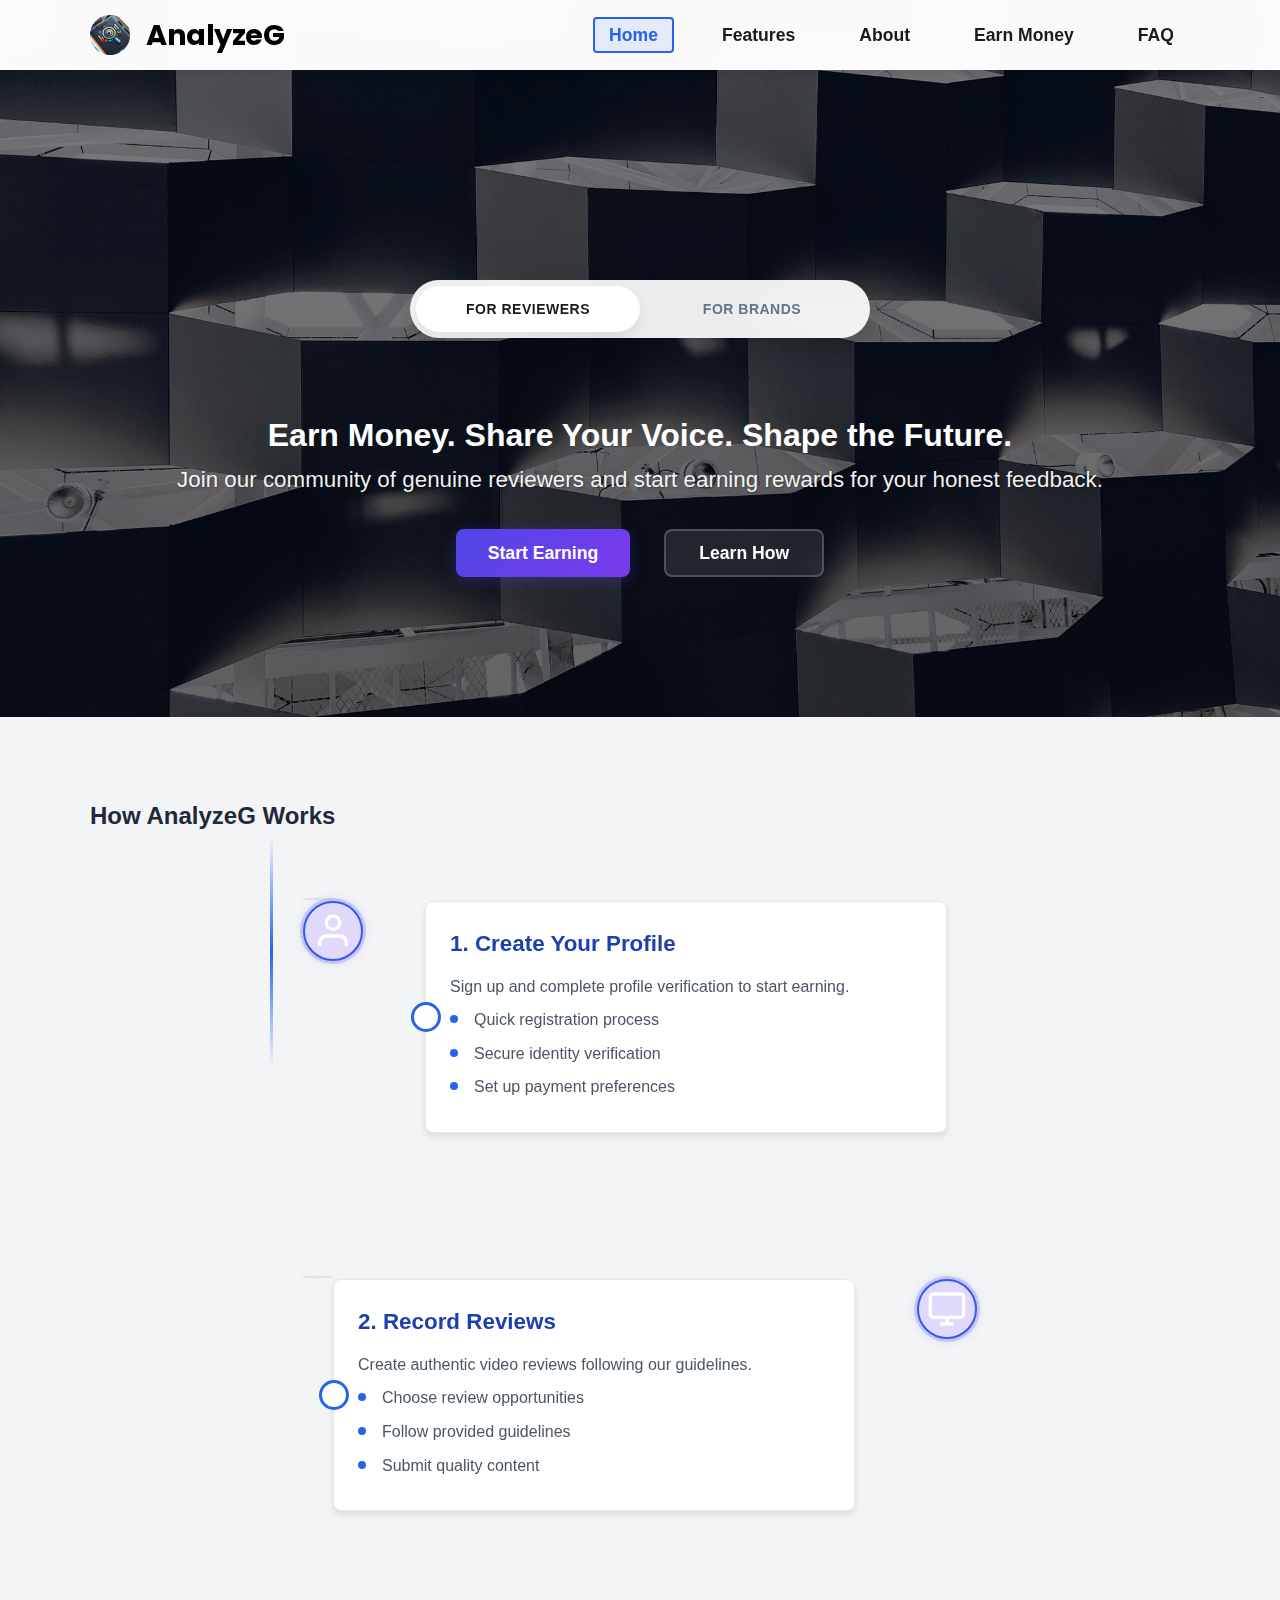
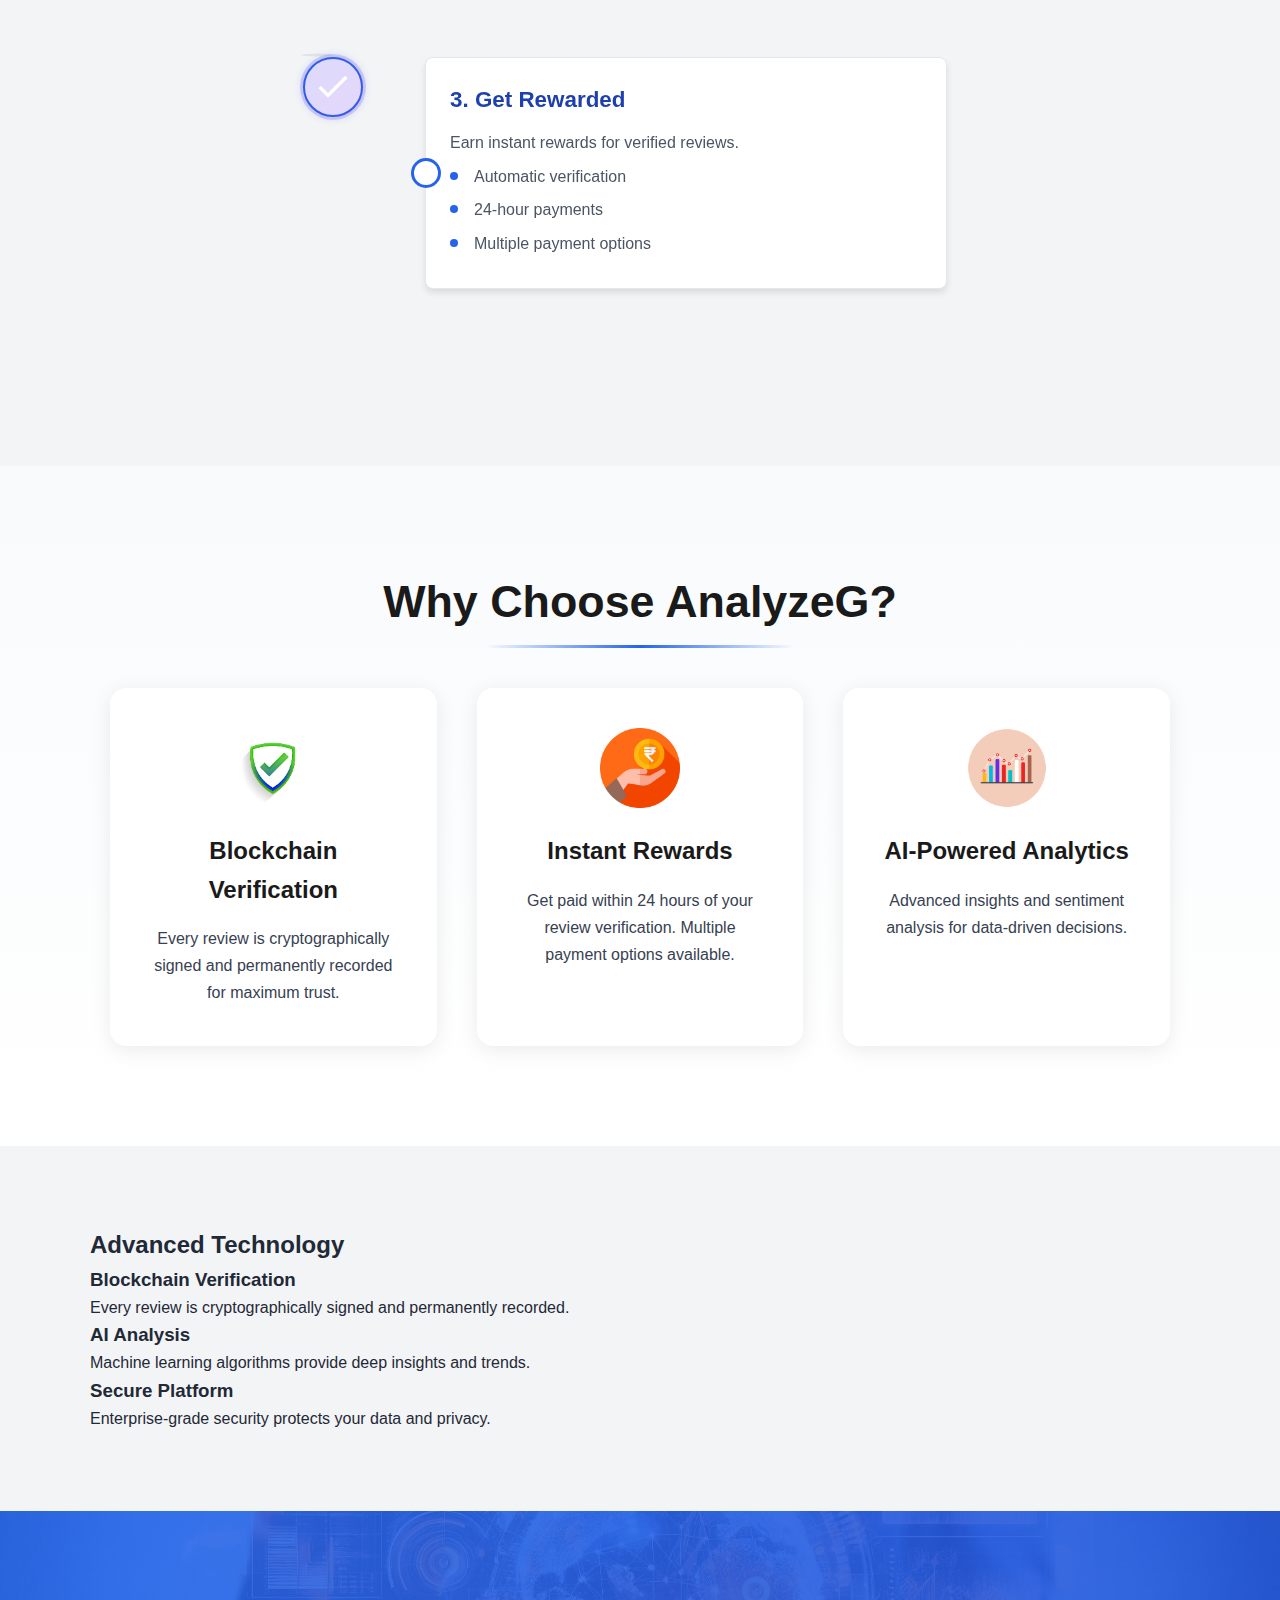
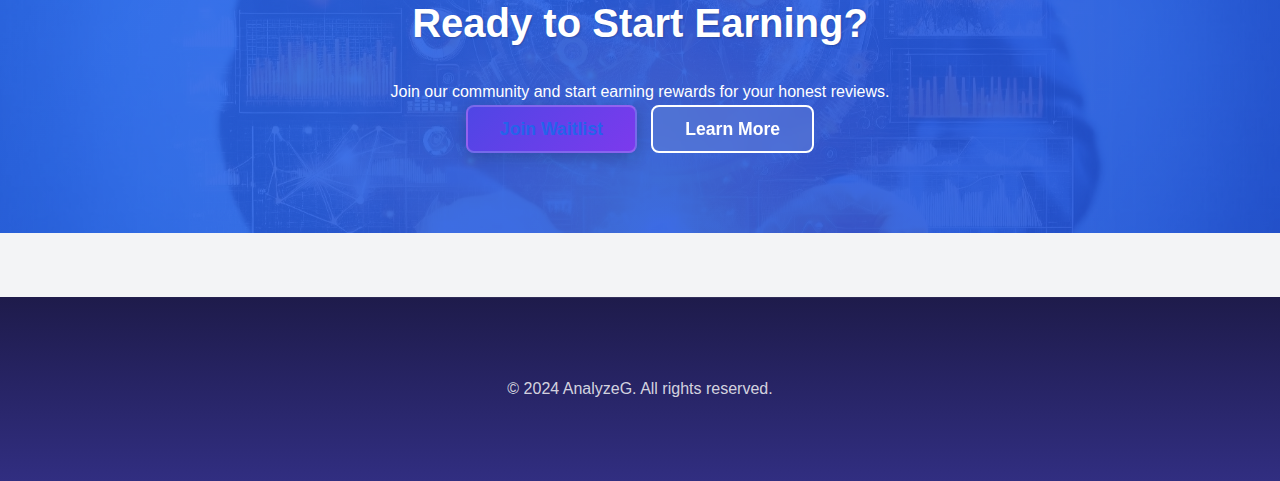
==== commit 6c06cbf1: "Enhanced UI" ====
--- a/index.html
+++ b/index.html
@@ -1,17 +1,67 @@
-<!DOCTYPE html>  <html lang="en">  
+<!DOCTYPE html>  
+<html lang="en">  
 <head>  
   <meta charset="UTF-8">  
   <meta name="viewport" content="width=device-width, initial-scale=1">  
   <meta http-equiv="Content-Security-Policy" content="default-src 'self' https: data: 'unsafe-inline'; script-src 'self' https: 'unsafe-inline' 'unsafe-eval'; upgrade-insecure-requests;">  
-  <title>AnalyzeG - Blockchain-Verified Video Reviews</title>    <!-- SEO Meta Tags -->    <meta name="description" content="Transform your review experience with AnalyzeG. Earn rewards for authentic video reviews or access verified consumer insights for your brand.">  
-  <meta name="keywords" content="video reviews, blockchain verification, review rewards, consumer insights, authentic reviews">    <!-- Open Graph Meta Tags -->    <meta property="og:title" content="AnalyzeG - The Future of Video Reviews">  
+  <title>AnalyzeG - Blockchain-Verified Video Reviews</title>  
+  <!-- SEO Meta Tags -->  
+  <meta name="description" content="Transform your review experience with AnalyzeG. Earn rewards for authentic video reviews or access verified consumer insights for your brand.">  
+  <meta name="keywords" content="video reviews, blockchain verification, review rewards, consumer insights, authentic reviews">  
+  <!-- Open Graph Meta Tags -->  
+  <meta property="og:title" content="AnalyzeG - The Future of Video Reviews">  
   <meta property="og:description" content="Join the future of authentic video reviews with blockchain verification and instant rewards.">  
-  <meta property="og:image" content="https://analyzeg.shop/assets/optimized/hero-bg.jpg">  
+  <meta property="og:image" content="https://analyzeg.shop/assets/optimized/logo.png">  
   <meta property="og:url" content="https://analyzeg.shop">  
-  <meta property="og:type" content="website">    <!-- Stylesheets -->    <link href="https://fonts.googleapis.com/css2?family=Poppins:wght@400;600;700&display=swap" rel="stylesheet">  
+  <meta property="og:type" content="website">  
+  <!-- Twitter Card data -->
+  <meta name="twitter:card" content="summary_large_image">
+  <meta name="twitter:title" content="AnalyzeG - The Future of Video Reviews">
+  <meta name="twitter:description" content="Join the future of authentic video reviews with blockchain verification and instant rewards.">
+  <meta name="twitter:image" content="https://analyzeg.shop/assets/optimized/logo.png">
+  <!-- Stylesheets -->  
+  <link href="https://fonts.googleapis.com/css2?family=Poppins:wght@400;600;700&display=swap" rel="stylesheet">  
   <link rel="stylesheet" href="css/styles.css">  
-  <link href="https://unpkg.com/aos@2.3.1/dist/aos.css" rel="stylesheet">    <!-- Favicon -->    <link rel="icon" href="assets/optimized/favicon.ico" type="image/x-icon">  
-  <link rel="apple-touch-icon" href="assets/optimized/logo.png">  
+  <link href="https://unpkg.com/aos@2.3.1/dist/aos.css" rel="stylesheet">  
+  <!-- Favicon -->  
+  <link rel="icon" href="assets/optimized/favicon.ico" type="image/x-icon">  
+  <link rel="apple-touch-icon" href="assets/optimized/logo.png">
+  <link rel="canonical" href="https://analyzeg.shop">
+  <!-- Enhanced JSON-LD structured data for Google Search with optimized logo parameters -->
+  <script type="application/ld+json">
+    {
+      "@context": "https://schema.org",
+      "@type": "Organization",
+      "url": "https://analyzeg.shop",
+      "logo": {
+        "@type": "ImageObject",
+        "url": "https://analyzeg.shop/assets/optimized/logo.png",
+        "width": 512,
+        "height": 512,
+        "contentUrl": "https://analyzeg.shop/assets/optimized/logo.png",
+        "encodingFormat": "image/png",
+        "caption": "AnalyzeG"
+      },
+      "image": {
+        "@type": "ImageObject",
+        "url": "https://analyzeg.shop/assets/optimized/logo.png",
+        "width": 512,
+        "height": 512
+      },
+      "name": "AnalyzeG",
+      "description": "Blockchain-Verified Video Review Platform",
+      "sameAs": [
+        "https://twitter.com/analyzeg",
+        "https://facebook.com/analyzeg",
+        "https://linkedin.com/company/analyzeg"
+      ],
+      "founder": {
+        "@type": "Person",
+        "name": "AnalyzeG Team"
+      },
+      "foundingDate": "2023"
+    }
+  </script>
 </head>  
 <body>  
   <!-- Navigation -->  
@@ -45,7 +95,9 @@
         </ul>  
       </nav>  
     </div>  
-  </header>    <!-- Hero Section -->    <section class="hero">  
+  </header>    
+  <!-- Hero Section -->    
+  <section class="hero">  
     <div class="hero-overlay"></div>  
     <div class="animated-objects">  
       <div class="bg-object hexagon" style="--moveX: 20vw; --moveY: -30vh; animation-delay: 0.2s; background: #F59E0B;"></div>  
@@ -62,181 +114,177 @@
           <div id="brand-option" class="audience-toggle-option" role="tab" aria-selected="false" tabindex="0" aria-controls="brand-content">For Brands</div>  
           <div class="audience-toggle-slider"></div>  
         </div>  
-      </div>  <!-- Reviewer Content -->  
-  <div id="reviewer-content" class="audience-section active">  
-    <div class="hero-content" data-aos="fade-up">  
-      <h1>Earn Money. Share Your Voice. Shape the Future.</h1>  
-      <p class="hero-tagline">Join our community of genuine reviewers and start earning rewards for your honest feedback.</p>  
-      <div class="hero-cta">  
-        <a href="earn-money-reviews.html" class="btn-primary">Start Earning</a>  
-        <a href="features.html" class="btn-secondary">Learn How</a>  
-      </div>  
-    </div>  
-  </div>  
-
-  <!-- Brand Content -->  
-  <div id="brand-content" class="audience-section">  
-    <div class="hero-content" data-aos="fade-up">  
-      <h1>Unlock Authentic Consumer Insights in 24 Hours</h1>  
-      <p class="hero-tagline">Access verified, actionable review data to power your marketing decisions.</p>  
-      <div class="hero-cta">  
-        <a href="#" class="btn-primary">Request Demo</a>  
-        <a href="features.html" class="btn-secondary">View Features</a>  
-      </div>  
-    </div>  
-  </div>  
-</div>
-
-  </section>    <!-- How It Works Section -->    <section class="how-it-works" id="how-it-works" role="region" aria-labelledby="how-it-works-title">  
-    <div class="container">  
-      <h2 id="how-it-works-title" class="section-title" data-aos="fade-up">How AnalyzeG Works</h2>  <!-- Audience Toggle -->  
-  <div class="audience-toggle-container" data-aos="fade-up">  
-    <div class="audience-toggle" role="tablist" aria-label="Choose Audience View">  
-      <div id="reviewer-option" class="audience-toggle-option active" role="tab" aria-selected="true" tabindex="0" aria-controls="reviewer-process">For Reviewers</div>  
-      <div id="brand-option" class="audience-toggle-option" role="tab" aria-selected="false" tabindex="0" aria-controls="brand-process">For Brands</div>  
-      <div class="audience-toggle-slider"></div>  
-    </div>  
-  </div>  
-    
-  <!-- Reviewer Process -->  
-  <div id="reviewer-process" class="audience-section active" data-audience="reviewer" role="tabpanel" aria-labelledby="reviewer-option">  
-    <div class="process-steps">  
-      <div class="process-step" data-aos="fade-up">  
-        <div class="step-icon">  
-          <svg xmlns="http://www.w3.org/2000/svg" width="40" height="40" viewBox="0 0 24 24" fill="none" stroke="currentColor" stroke-width="2">  
-            <path d="M20 21v-2a4 4 0 0 0-4-4H8a4 4 0 0 0-4 4v2"></path>  
-            <circle cx="12" cy="7" r="4"></circle>  
-          </svg>  
-        </div>  
-        <div class="step-content">  
-          <h3>1. Create Your Profile</h3>  
-          <p>Sign up and complete profile verification to start earning.</p>  
-          <ul>  
-            <li>Quick registration process</li>  
-            <li>Secure identity verification</li>  
-            <li>Set up payment preferences</li>  
-          </ul>  
-        </div>  
-      </div>  
-        
-      <div class="process-step" data-aos="fade-up" data-aos-delay="100">  
-        <div class="step-icon">  
-          <svg xmlns="http://www.w3.org/2000/svg" width="40" height="40" viewBox="0 0 24 24" fill="none" stroke="currentColor" stroke-width="2">  
-            <rect x="2" y="3" width="20" height="14" rx="2"></rect>  
-            <line x1="8" y1="21" x2="16" y2="21"></line>  
-            <line x1="12" y1="17" x2="12" y2="21"></line>  
-          </svg>  
-        </div>  
-        <div class="step-content">  
-          <h3>2. Record Reviews</h3>  
-          <p>Create authentic video reviews following our guidelines.</p>  
-          <ul>  
-            <li>Choose review opportunities</li>  
-            <li>Follow provided guidelines</li>  
-            <li>Submit quality content</li>  
-          </ul>  
-        </div>  
-      </div>  
-        
-      <div class="process-step" data-aos="fade-up" data-aos-delay="200">  
-        <div class="step-icon">  
-          <svg xmlns="http://www.w3.org/2000/svg" width="40" height="40" viewBox="0 0 24 24" fill="none" stroke="currentColor" stroke-width="2">  
-            <polyline points="20 6 9 17 4 12"></polyline>  
-          </svg>  
-        </div>  
-        <div class="step-content">  
-          <h3>3. Get Rewarded</h3>  
-          <p>Earn instant rewards for verified reviews.</p>  
-          <ul>  
-            <li>Automatic verification</li>  
-            <li>24-hour payments</li>  
-            <li>Multiple payment options</li>  
-          </ul>  
-        </div>  
-      </div>  
-    </div>  
-  </div>  
-
-  <!-- Brand Process -->  
-  <div id="brand-process" class="audience-section" data-audience="brand" role="tabpanel" aria-labelledby="brand-option">  
-    <div class="process-steps">  
-      <div class="process-step" data-aos="fade-up">  
-        <div class="step-icon">  
-          <svg xmlns="http://www.w3.org/2000/svg" width="40" height="40" viewBox="0 0 24 24" fill="none" stroke="currentColor" stroke-width="2">  
-            <rect x="2" y="3" width="20" height="14" rx="2"></rect>  
-            <line x1="8" y1="21" x2="16" y2="21"></line>  
-            <line x1="12" y1="17" x2="12" y2="21"></line>  
-          </svg>  
-        </div>  
-        <div class="step-content">  
-          <h3>1. Seamless Review Collection</h3>  
-          <p>Collect authentic video reviews through our intuitive platform.</p>  
-          <ul>  
-            <li>High-quality video submissions</li>  
-            <li>Structured survey responses</li>  
-            <li>Real-time collection system</li>  
-          </ul>  
-        </div>  
-      </div>  
-
-      <div class="process-step" data-aos="fade-up" data-aos-delay="100">  
-        <div class="step-icon">  
-          <svg xmlns="http://www.w3.org/2000/svg" width="40" height="40" viewBox="0 0 24 24" fill="none" stroke="currentColor" stroke-width="2">  
-            <path d="M21 2l-2 2m-7.61 7.61a5.5 5.5 0 1 1-7.778 7.778 5.5 5.5 0 0 1 7.777-7.777zm0 0L15.5 7.5m0 0l3 3L22 7l-3-3m-3.5 3.5L19 4"></path>  
-          </svg>  
-        </div>  
-        <div class="step-content">  
-          <h3>2. Advanced Verification</h3>  
-          <p>Blockchain-powered verification ensures authenticity.</p>  
-          <ul>  
-            <li>Blockchain verification</li>  
-            <li>Cryptographic hashing</li>  
-            <li>Tamper-proof records</li>  
-          </ul>  
-        </div>  
-      </div>  
-
-      <div class="process-step" data-aos="fade-up" data-aos-delay="200">  
-        <div class="step-icon">  
-          <svg xmlns="http://www.w3.org/2000/svg" width="40" height="40" viewBox="0 0 24 24" fill="none" stroke="currentColor" stroke-width="2">  
-            <path d="M21 16V8a2 2 0 00-1-1.73l-7-4a2 2 0 00-2 0l-7 4A2 2 0 003 8v8a2 2 0 001 1.73l7 4a2 2 0 002 0l7-4A2 2 0 0021 16z"></path>  
-            <polyline points="3.29 7 12 12 20.71 7"></polyline>  
-            <line x1="12" y1="22" x2="12" y2="12"></line>  
-          </svg>  
-        </div>  
-        <div class="step-content">  
-          <h3>3. AI-Powered Analysis</h3>  
-          <p>Extract valuable insights through advanced analytics.</p>  
-          <ul>  
-            <li>Sentiment analysis</li>  
-            <li>Pattern recognition</li>  
-            <li>Demographic insights</li>  
-          </ul>  
-        </div>  
-      </div>  
-
-      <div class="process-step" data-aos="fade-up" data-aos-delay="300">  
-        <div class="step-icon">  
-          <svg xmlns="http://www.w3.org/2000/svg" width="40" height="40" viewBox="0 0 24 24" fill="none" stroke="currentColor" stroke-width="2">  
-            <path d="M22 11.08V12a10 10 0 11-5.93-9.14"></path>  
-            <polyline points="22 4 12 14.01 9 11.01"></polyline>  
-          </svg>  
-        </div>  
-        <div class="step-content">  
-          <h3>4. Instant Insights</h3>  
-          <p>Access comprehensive data within 24 hours.</p>  
-          <ul>  
-            <li>Real-time dashboard</li>  
-            <li>Customizable reports</li>  
-            <li>Actionable insights</li>  
-          </ul>  
-        </div>  
-      </div>  
-    </div>  
-  </div>  
-</div>
-
-  </section>    <!-- Features Preview -->    <section class="features-preview">  
+      </div>  
+      <!-- Reviewer Content -->  
+      <div id="reviewer-content" class="audience-section active">  
+        <div class="hero-content" data-aos="fade-up">  
+          <h1>Earn Money. Share Your Voice. Shape the Future.</h1>  
+          <p class="hero-tagline">Join our community of genuine reviewers and start earning rewards for your honest feedback.</p>  
+          <div class="hero-cta">  
+            <a href="earn-money-reviews.html" class="btn-primary">Start Earning</a>  
+            <a href="features.html" class="btn-secondary">Learn How</a>  
+          </div>  
+        </div>  
+      </div>  
+
+      <!-- Brand Content -->  
+      <div id="brand-content" class="audience-section">  
+        <div class="hero-content" data-aos="fade-up">  
+          <h1>Unlock Authentic Consumer Insights in 24 Hours</h1>  
+          <p class="hero-tagline">Access verified, actionable review data to power your marketing decisions.</p>  
+          <div class="hero-cta">  
+            <a href="#" class="btn-primary">Request Demo</a>  
+            <a href="features.html" class="btn-secondary">View Features</a>  
+          </div>  
+        </div>  
+      </div>  
+    </div>
+  </section>    
+  <!-- How It Works Section (Modified to use the same toggle from hero section) -->
+  <section class="how-it-works" id="how-it-works" role="region" aria-labelledby="how-it-works-title">
+    <div class="container">
+      <h2 id="how-it-works-title" class="section-title" data-aos="fade-up">How AnalyzeG Works</h2>
+      
+      <!-- Reviewer Process - Connects to the hero toggle -->
+      <div id="reviewer-process" class="audience-section active" data-audience="reviewer" role="tabpanel" aria-labelledby="reviewer-option">
+        <div class="process-steps">
+          <div class="process-step" data-aos="fade-up">
+            <div class="step-icon">
+              <svg xmlns="http://www.w3.org/2000/svg" width="40" height="40" viewBox="0 0 24 24" fill="none" stroke="currentColor" stroke-width="2">
+                <path d="M20 21v-2a4 4 0 0 0-4-4H8a4 4 0 0 0-4 4v2"></path>
+                <circle cx="12" cy="7" r="4"></circle>
+              </svg>
+            </div>
+            <div class="step-content">
+              <h3>1. Create Your Profile</h3>
+              <p>Sign up and complete profile verification to start earning.</p>
+              <ul>
+                <li>Quick registration process</li>
+                <li>Secure identity verification</li>
+                <li>Set up payment preferences</li>
+              </ul>
+            </div>
+          </div>
+            
+          <div class="process-step" data-aos="fade-up" data-aos-delay="100">
+            <div class="step-icon">
+              <svg xmlns="http://www.w3.org/2000/svg" width="40" height="40" viewBox="0 0 24 24" fill="none" stroke="currentColor" stroke-width="2">
+                <rect x="2" y="3" width="20" height="14" rx="2"></rect>
+                <line x1="8" y1="21" x2="16" y2="21"></line>
+                <line x1="12" y1="17" x2="12" y2="21"></line>
+              </svg>
+            </div>
+            <div class="step-content">
+              <h3>2. Record Reviews</h3>
+              <p>Create authentic video reviews following our guidelines.</p>
+              <ul>
+                <li>Choose review opportunities</li>
+                <li>Follow provided guidelines</li>
+                <li>Submit quality content</li>
+              </ul>
+            </div>
+          </div>
+            
+          <div class="process-step" data-aos="fade-up" data-aos-delay="200">
+            <div class="step-icon">
+              <svg xmlns="http://www.w3.org/2000/svg" width="40" height="40" viewBox="0 0 24 24" fill="none" stroke="currentColor" stroke-width="2">
+                <polyline points="20 6 9 17 4 12"></polyline>
+              </svg>
+            </div>
+            <div class="step-content">
+              <h3>3. Get Rewarded</h3>
+              <p>Earn instant rewards for verified reviews.</p>
+              <ul>
+                <li>Automatic verification</li>
+                <li>24-hour payments</li>
+                <li>Multiple payment options</li>
+              </ul>
+            </div>
+          </div>
+        </div>
+      </div>
+
+      <!-- Brand Process - Connects to the hero toggle -->
+      <div id="brand-process" class="audience-section" data-audience="brand" role="tabpanel" aria-labelledby="brand-option">
+        <div class="process-steps">
+          <div class="process-step" data-aos="fade-up">
+            <div class="step-icon">
+              <svg xmlns="http://www.w3.org/2000/svg" width="40" height="40" viewBox="0 0 24 24" fill="none" stroke="currentColor" stroke-width="2">
+                <rect x="2" y="3" width="20" height="14" rx="2"></rect>
+                <line x1="8" y1="21" x2="16" y2="21"></line>
+                <line x1="12" y1="17" x2="12" y2="21"></line>
+              </svg>
+            </div>
+            <div class="step-content">
+              <h3>1. Seamless Review Collection</h3>
+              <p>Collect authentic video reviews through our intuitive platform.</p>
+              <ul>
+                <li>High-quality video submissions</li>
+                <li>Structured survey responses</li>
+                <li>Real-time collection system</li>
+              </ul>
+            </div>
+          </div>
+
+          <div class="process-step" data-aos="fade-up" data-aos-delay="100">
+            <div class="step-icon">
+              <svg xmlns="http://www.w3.org/2000/svg" width="40" height="40" viewBox="0 0 24 24" fill="none" stroke="currentColor" stroke-width="2">
+                <path d="M21 2l-2 2m-7.61 7.61a5.5 5.5 0 1 1-7.778 7.778 5.5 5.5 0 0 1 7.777-7.777zm0 0L15.5 7.5m0 0l3 3L22 7l-3-3m-3.5 3.5L19 4"></path>
+              </svg>
+            </div>
+            <div class="step-content">
+              <h3>2. Advanced Verification</h3>
+              <p>Blockchain-powered verification ensures authenticity.</p>
+              <ul>
+                <li>Blockchain verification</li>
+                <li>Cryptographic hashing</li>
+                <li>Tamper-proof records</li>
+              </ul>
+            </div>
+          </div>
+
+          <div class="process-step" data-aos="fade-up" data-aos-delay="200">
+            <div class="step-icon">
+              <svg xmlns="http://www.w3.org/2000/svg" width="40" height="40" viewBox="0 0 24 24" fill="none" stroke="currentColor" stroke-width="2">
+                <path d="M21 16V8a2 2 0 00-1-1.73l-7-4a2 2 0 00-2 0l-7 4A2 2 0 003 8v8a2 2 0 001 1.73l7 4a2 2 0 002 0l7-4A2 2 0 0021 16z"></path>
+                <polyline points="3.29 7 12 12 20.71 7"></polyline>
+                <line x1="12" y1="22" x2="12" y2="12"></line>
+              </svg>
+            </div>
+            <div class="step-content">
+              <h3>3. AI-Powered Analysis</h3>
+              <p>Extract valuable insights through advanced analytics.</p>
+              <ul>
+                <li>Sentiment analysis</li>
+                <li>Pattern recognition</li>
+                <li>Demographic insights</li>
+              </ul>
+            </div>
+          </div>
+
+          <div class="process-step" data-aos="fade-up" data-aos-delay="300">
+            <div class="step-icon">
+              <svg xmlns="http://www.w3.org/2000/svg" width="40" height="40" viewBox="0 0 24 24" fill="none" stroke="currentColor" stroke-width="2">
+                <path d="M22 11.08V12a10 10 0 11-5.93-9.14"></path>
+                <polyline points="22 4 12 14.01 9 11.01"></polyline>
+              </svg>
+            </div>
+            <div class="step-content">
+              <h3>4. Instant Insights</h3>
+              <p>Access comprehensive data within 24 hours.</p>
+              <ul>
+                <li>Real-time dashboard</li>
+                <li>Customizable reports</li>
+                <li>Actionable insights</li>
+              </ul>
+            </div>
+          </div>
+        </div>
+      </div>
+    </div>
+  </section>   
+  <!-- Features Preview -->    
+  <section class="features-preview">  
     <div class="container">  
       <h2 class="section-title" data-aos="fade-up">Why Choose AnalyzeG?</h2>  
       <div class="feature-grid">  
@@ -245,38 +293,42 @@
           <img src="assets/optimized/feature1.png" alt="Blockchain Verification Icon" width="80" height="80">  
           <h3>Blockchain Verification</h3>  
           <p>Every review is cryptographically signed and permanently recorded for maximum trust.</p>  
-        </div>  <div class="feature-item" data-aos="fade-up" data-aos-delay="100">  
-      <img src="assets/optimized/feature2.png" alt="Instant Rewards Icon" width="80" height="80">  
-      <h3>Instant Rewards</h3>  
-      <p>Get paid within 24 hours of your review verification. Multiple payment options available.</p>  
-    </div>  
-      
-    <div class="feature-item" data-aos="fade-up" data-aos-delay="200">  
-      <img src="assets/optimized/feature3.png" alt="AI Analytics Icon" width="80" height="80">  
-      <h3>AI-Powered Analytics</h3>  
-      <p>Advanced insights and sentiment analysis for data-driven decisions.</p>  
-    </div>  
-  </div>  
-</div>
-
-  </section>    <!-- Tech & Security -->    <section class="tech-security">  
+        </div>  
+        <div class="feature-item" data-aos="fade-up" data-aos-delay="100">  
+          <img src="assets/optimized/feature2.png" alt="Instant Rewards Icon" width="80" height="80">  
+          <h3>Instant Rewards</h3>  
+          <p>Get paid within 24 hours of your review verification. Multiple payment options available.</p>  
+        </div>  
+          
+        <div class="feature-item" data-aos="fade-up" data-aos-delay="200">  
+          <img src="assets/optimized/feature3.png" alt="AI Analytics Icon" width="80" height="80">  
+          <h3>AI-Powered Analytics</h3>  
+          <p>Advanced insights and sentiment analysis for data-driven decisions.</p>  
+        </div>  
+      </div>  
+    </div>
+  </section>    
+  <!-- Tech & Security -->    
+  <section class="tech-security">  
     <div class="container">  
       <h2 class="section-title" data-aos="fade-up">Advanced Technology</h2>  
       <div class="two-column-layout">  
         <div class="text-column" data-aos="fade-right">  
           <div class="tech-security-points">  
             <h3>Blockchain Verification</h3>  
-            <p>Every review is cryptographically signed and permanently recorded.</p>  <h3>AI Analysis</h3>  
-        <p>Machine learning algorithms provide deep insights and trends.</p>  
-          
-        <h3>Secure Platform</h3>  
-        <p>Enterprise-grade security protects your data and privacy.</p>  
-      </div>  
-    </div>  
-  </div>  
-</div>
-
-  </section>    <!-- CTA Section -->    <section class="cta">  
+            <p>Every review is cryptographically signed and permanently recorded.</p>  
+            <h3>AI Analysis</h3>  
+            <p>Machine learning algorithms provide deep insights and trends.</p>  
+              
+            <h3>Secure Platform</h3>  
+            <p>Enterprise-grade security protects your data and privacy.</p>  
+          </div>  
+        </div>  
+      </div>  
+    </div>
+  </section>    
+  <!-- CTA Section -->    
+  <section class="cta">  
     <div class="container">  
       <div id="reviewer-cta" class="audience-section active" data-aos="fade-up">  
         <h2>Ready to Start Earning?</h2>  
@@ -285,19 +337,25 @@
           <a href="earn-money-reviews.html" class="btn-primary">Join Waitlist</a>  
           <a href="analyzeg-faq.html" class="btn-secondary">Learn More</a>  
         </div>  
-      </div>  <div id="brand-cta" class="audience-section" data-aos="fade-up">  
-    <h2>Transform Your Customer Insights</h2>  
-    <p>Get started with verified video reviews and actionable analytics.</p>  
-    <div class="cta-buttons">  
-      <a href="#" class="btn-primary">Request Demo</a>  
-      <a href="features.html" class="btn-secondary">View Features</a>  
+      </div>  
+      <div id="brand-cta" class="audience-section" data-aos="fade-up">  
+        <h2>Transform Your Customer Insights</h2>  
+        <p>Get started with verified video reviews and actionable analytics.</p>  
+        <div class="cta-buttons">  
+          <a href="#" class="btn-primary">Request Demo</a>  
+          <a href="features.html" class="btn-secondary">View Features</a>  
+        </div>  
+      </div>  
+    </div>
+  </section>    
+  <!-- Footer -->    
+  <footer class="footer">  
+    <div class="container">  
+      <p>&copy; 2024 AnalyzeG. All rights reserved.</p>  
     </div>  
-  </div>  
-</div>
-
-  </section>    <!-- Footer -->    <footer class="footer">  
-    <div class="container">  
-      <p>&copy; 2025 AnalyzeG. All rights reserved.</p>  
-    </div>  
-  </footer>    <!-- Scripts -->    <script src="https://unpkg.com/aos@2.3.1/dist/aos.js"></script>    <script src="js/scripts.js"></script>  </body>  
-  </html>
+  </footer>    
+  <!-- Scripts -->    
+  <script src="https://unpkg.com/aos@2.3.1/dist/aos.js"></script>    
+  <script src="js/scripts.js"></script>  
+</body>  
+</html>
--- a/css/styles.css
+++ b/css/styles.css
@@ -1,941 +1,1159 @@
 :root {
---primary-color: #1D4ED8;
---primary-dark: #1E40AF;
---primary-light: #3B82F6;
---accent-color: #F59E0B;
---accent-dark: #D97706;
---text-color: #1F2937;
---text-light: #4B5563;
---background-color: #F3F4F6;
---white: #FFFFFF;
---success: #10B981;
---warning: #F59E0B;
---error: #EF4444;
---shadow-sm: 0 1px 2px rgba(0, 0, 0, 0.05);
---shadow-md: 0 4px 6px rgba(0, 0, 0, 0.1);
---shadow-lg: 0 10px 15px rgba(0, 0, 0, 0.1);
---radius-sm: 0.375rem;
---radius-md: 0.5rem;
---radius-lg: 1rem;
---transition: all 0.3s cubic-bezier(0.4, 0, 0.2, 1);
---data-transfer-duration: 4s;
---data-transfer-color: #2563EB;
---data-pulse-color: rgba(37, 99, 235, 0.2);
+  --primary-color: #1D4ED8;
+  --primary-dark: #1E40AF;
+  --primary-light: #3B82F6;
+  --accent-color: #F59E0B;
+  --accent-dark: #D97706;
+  --text-color: #1F2937;
+  --text-light: #4B5563;
+  --background-color: #F3F4F6;
+  --white: #FFFFFF;
+  --success: #10B981;
+  --warning: #F59E0B;
+  --error: #EF4444;
+  --shadow-sm: 0 1px 2px rgba(0, 0, 0, 0.05);
+  --shadow-md: 0 4px 6px rgba(0, 0, 0, 0.1);
+  --shadow-lg: 0 10px 15px rgba(0, 0, 0, 0.1);
+  --radius-sm: 0.375rem;
+  --radius-md: 0.5rem;
+  --radius-lg: 1rem;
+  --transition: all 0.3s cubic-bezier(0.4, 0, 0.2, 1);
 }
 
 /* Reset and Base Styles */
-
-{
-margin: 0;
-padding: 0;
-box-sizing: border-box;
-}
-
+* {
+  margin: 0;
+  padding: 0;
+  box-sizing: border-box;
+}
 
 body {
-font-family: 'Helvetica Neue', Arial, sans-serif;
-line-height: 1.6;
-color: #1F2937;
-background: #F3F4F6;
+  font-family: 'Helvetica Neue', Arial, sans-serif;
+  line-height: 1.6;
+  color: #1F2937;
+  background: #F3F4F6;
 }
 
 .container {
-width: 90%;
-max-width: 1140px;
-margin: 0 auto;
-position: relative;
-padding: 0 20px;
+  width: 90%;
+  max-width: 1140px;
+  margin: 0 auto;
+  position: relative;
+  padding: 0 20px;
 }
 
 /* Navigation Bar */
 .navbar {
-background: rgba(255, 255, 255, 0.98);
-padding: 15px 0;
-position: fixed;
-width: 100%;
-top: 0;
-left: 0;
-z-index: 1000;
-box-shadow: 0 2px 10px rgba(0, 0, 0, 0.1);
-backdrop-filter: blur(10px);
+  background: rgba(255, 255, 255, 0.98);
+  padding: 15px 0;
+  position: fixed;
+  width: 100%;
+  top: 0;
+  left: 0;
+  z-index: 1000;
+  box-shadow: 0 2px 10px rgba(0, 0, 0, 0.1);
+  backdrop-filter: blur(10px);
 }
 
 .navbar .container {
-display: flex;
-justify-content: space-between;
-align-items: center;
+  display: flex;
+  justify-content: space-between;
+  align-items: center;
 }
 
 .logo-container {
-display: flex;
-align-items: center;
+  display: flex;
+  align-items: center;
 }
 
 .logo {
-display: inline-flex;
-align-items: center;
-text-decoration: none;
-padding: 4px 0;
+  display: inline-flex;
+  align-items: center;
+  text-decoration: none;
+  padding: 4px 0;
 }
 
 .logo img {
-width: 40px;
-height: 40px;
-display: block;
-object-fit: contain;
+  width: 40px;
+  height: 40px;
+  display: block;
+  object-fit: contain;
 }
 
 .logo-text {
-font-family: 'Poppins', sans-serif;
-font-size: 1.8rem;
-font-weight: 700;
-color: #000;
-margin-left: 8px;
-line-height: 1;
+  font-family: 'Poppins', sans-serif;
+  font-size: 1.8rem;
+  font-weight: 700;
+  color: #000;
+  margin-left: 8px;
+  line-height: 1;
 }
 
 .navbar nav {
-display: flex;
-align-items: center;
+  display: flex;
+  align-items: center;
 }
 
 .navbar nav ul {
-list-style: none;
-display: flex;
-gap: 2rem;
+  list-style: none;
+  display: flex;
+  gap: 2rem;
 }
 
 .navbar nav ul li a {
-text-decoration: none;
-color: #1a1a1a;
-font-weight: 600;
-font-size: 1.1rem;
-transition: all 0.3s ease;
-padding: 0.5rem 1rem;
-border-radius: 4px;
-position: relative;
-outline: none;
+  text-decoration: none;
+  color: #1a1a1a;
+  font-weight: 600;
+  font-size: 1.1rem;
+  transition: all 0.3s ease;
+  padding: 0.5rem 1rem;
+  border-radius: 4px;
+  position: relative;
+  outline: none;
 }
 
 .navbar nav ul li a:hover,
 .navbar nav ul li a:focus,
 .navbar nav ul li a.active {
-color: #2563EB;
-background: rgba(37, 99, 235, 0.1);
-outline: 2px solid #2563EB;
-outline-offset: -2px;
+  color: #2563EB;
+  background: rgba(37, 99, 235, 0.1);
+  outline: 2px solid #2563EB;
+  outline-offset: -2px;
 }
 
 .navbar nav ul li a:focus-visible {
-outline: 2px solid #2563EB;
-outline-offset: 2px;
+  outline: 2px solid #2563EB;
+  outline-offset: 2px;
 }
 
 .mobile-menu-btn {
-display: none;
-flex-direction: column;
-justify-content: space-between;
-width: 30px;
-height: 21px;
-background: transparent;
-border: none;
-cursor: pointer;
-padding: 0;
-z-index: 10;
+  display: none;
+  flex-direction: column;
+  justify-content: space-between;
+  width: 30px;
+  height: 21px;
+  background: transparent;
+  border: none;
+  cursor: pointer;
+  padding: 0;
+  z-index: 10;
 }
 
 .mobile-menu-btn span {
-width: 100%;
-height: 3px;
-background: #2563EB;
-border-radius: 3px;
-transition: transform 0.3s ease-in-out,
-opacity 0.2s ease-in-out,
-background-color 0.3s ease;
+  width: 100%;
+  height: 3px;
+  background: #2563EB;
+  border-radius: 3px;
+  transition: transform 0.3s ease-in-out,
+              opacity 0.2s ease-in-out,
+              background-color 0.3s ease;
 }
 
 .mobile-menu-btn.active span:first-child {
-transform: rotate(45deg) translate(2px, -4px);
+  transform: rotate(45deg) translate(2px, -4px);
 }
 
 .mobile-menu-btn.active span:nth-child(2) {
-opacity: 0;
+  opacity: 0;
 }
 
 .mobile-menu-btn.active span:last-child {
-transform: rotate(-45deg) translate(2px, 4px);
+  transform: rotate(-45deg) translate(2px, 4px);
 }
 
 /* Enhanced Logo and Navigation */
 .logo-container {
-display: flex;
-align-items: center;
-height: 40px;
+  display: flex;
+  align-items: center;
+  height: 40px;
 }
 
 .logo {
-display: flex;
-align-items: center;
-gap: 8px;
-text-decoration: none;
-transition: transform 0.3s ease;
-line-height: 1;
+  display: flex;
+  align-items: center;
+  gap: 8px;
+  text-decoration: none;
+  transition: transform 0.3s ease;
+  line-height: 1;
 }
 
 .logo:hover {
-transform: translateY(-2px);
+  transform: translateY(-2px);
 }
 
 .logo img {
-height: 40px;
-width: 40px;
-display: block;
+  height: 40px;
+  width: 40px;
+  display: block;
 }
 
 .logo-text {
-font-family: 'Poppins', sans-serif;
-font-size: 1.8rem;
-font-weight: 700;
-color: #000;
-letter-spacing: -0.5px;
-line-height: 40px;
-display: flex;
-align-items: center;
+  font-family: 'Poppins', sans-serif;
+  font-size: 1.8rem;
+  font-weight: 700;
+  color: #000;
+  letter-spacing: -0.5px;
+  line-height: 40px;
+  display: flex;
+  align-items: center;
 }
 
 /* Mobile Menu Button */
 .mobile-menu-btn {
-display: none;
-flex-direction: column;
-justify-content: space-between;
-width: 30px;
-height: 21px;
-background: transparent;
-border: none;
-cursor: pointer;
-padding: 0;
-z-index: 1001;
-position: relative;
+  display: none;
+  flex-direction: column;
+  justify-content: space-between;
+  width: 30px;
+  height: 21px;
+  background: transparent;
+  border: none;
+  cursor: pointer;
+  padding: 0;
+  z-index: 1001;
+  position: relative;
 }
 
 .mobile-menu-btn span {
-width: 100%;
-height: 3px;
-background: #2563EB;
-border-radius: 3px;
-transition: all 0.3s ease;
-transform-origin: left;
+  width: 100%;
+  height: 3px;
+  background: #2563EB;
+  border-radius: 3px;
+  transition: all 0.3s ease;
+  transform-origin: left;
 }
 
 .mobile-menu-btn.active span:first-child {
-transform: rotate(45deg);
+  transform: rotate(45deg);
 }
 
 .mobile-menu-btn.active span:nth-child(2) {
-opacity: 0;
+  opacity: 0;
 }
 
 .mobile-menu-btn.active span:last-child {
-transform: rotate(-45deg);
+  transform: rotate(-45deg);
+}
+
+/* Add focus style for accessibility */
+.mobile-menu-btn:focus {
+  outline: 2px solid var(--accent-color); /* Use your accent color */
+  outline-offset: 2px;
 }
 
 /* Improved Audience Toggle Styles */
 .audience-toggle-container {
-display: flex;
-justify-content: center;
-align-items: center;
-padding: 40px 0;
-position: relative;
-z-index: 100;
-margin-bottom: 2rem;
-margin-top: 40px;
-background: transparent;
+  display: flex;
+  justify-content: center;
+  align-items: center;
+  padding: 40px 0;
+  position: relative;
+  z-index: 100;
+  margin-bottom: 2rem;
+  margin-top: 40px;
+  background: transparent;
 }
 
 .audience-toggle {
-display: flex;
-background: rgba(255, 255, 255, 0.92);
-border-radius: 30px;
-padding: 6px;
-position: relative;
-box-shadow: 0 10px 20px rgba(0, 0, 0, 0.12);
-backdrop-filter: blur(10px);
-border: none;
-min-width: 340px;
-max-width: 460px;
-width: 90%;
-transition: all 0.3s ease-in-out;
+  display: flex;
+  background: rgba(255, 255, 255, 0.92);
+  border-radius: 30px;
+  padding: 6px;
+  position: relative;
+  box-shadow: 0 10px 20px rgba(0, 0, 0, 0.12);
+  backdrop-filter: blur(10px);
+  border: none;
+  min-width: 340px;
+  max-width: 460px;
+  width: 90%;
+  transition: all 0.3s ease-in-out;
 }
 
 .audience-toggle-option {
-flex: 1;
-padding: 12px 24px;
-border-radius: 25px;
-cursor: pointer;
-font-weight: 600;
-transition: all 0.3s cubic-bezier(0.4, 0, 0.2, 1);
-position: relative;
-z-index: 2;
-color: #64748b;
-text-align: center;
-white-space: nowrap;
-user-select: none;
-text-transform: uppercase;
-letter-spacing: 0.5px;
-font-size: 14px;
+  flex: 1;
+  padding: 0.75rem 1.25rem; /* Increased padding */
+  border-radius: 25px;
+  cursor: pointer;
+  font-weight: 600;
+  transition: all 0.3s cubic-bezier(0.4, 0, 0.2, 1);
+  position: relative;
+  z-index: 2;
+  color: #64748b;
+  text-align: center;
+  white-space: nowrap;
+  user-select: none;
+  text-transform: uppercase;
+  letter-spacing: 0.5px;
+  font-size: 14px;
 }
 
 .audience-toggle-option.active {
-color: #1a1a1a;
-font-weight: 700;
+  color: #1a1a1a;
+  font-weight: 700;
 }
 
 .audience-toggle-slider {
-position: absolute;
-top: 6px;
-left: 6px;
-background: #ffffff;
-border-radius: 25px;
-height: calc(100% - 12px);
-transition: transform 0.4s cubic-bezier(0.34, 1.56, 0.64, 1), width 0.4s cubic-bezier(0.4, 0, 0.2, 1);
-z-index: 1;
-box-shadow: 0 6px 12px rgba(0, 0, 0, 0.08);
+  position: absolute;
+  top: 6px;
+  left: 6px;
+  background: #ffffff;
+  border-radius: 25px;
+  height: calc(100% - 12px);
+  transition: transform 0.4s cubic-bezier(0.34, 1.56, 0.64, 1), width 0.4s cubic-bezier(0.4, 0, 0.2, 1);
+  z-index: 1;
+  box-shadow: 0 6px 12px rgba(0, 0, 0, 0.08);
 }
 
 /* Dual content sections - Updated */
 .audience-section {
-display: none;
-opacity: 0;
-transform: translateY(20px);
-transition: all 0.5s ease;
+  display: none;
+  opacity: 0;
+  transform: translateY(20px);
+  transition: all 0.5s ease;
 }
 
 .audience-section.active {
-display: block;
-opacity: 1;
-transform: translateY(0);
+  display: block;
+  opacity: 1;
+  transform: translateY(0);
 }
 
 /* Hero Section - Updated to use correct image format */
 .hero {
-position: relative;
-background: url('../assets/optimized/hero-bg.jpg') center/cover no-repeat;
-color: #fff;
-padding: 200px 0 140px;
-margin-top: 0;
-text-align: center;
+  position: relative;
+  background: url('../assets/optimized/hero-bg.jpg') center/cover no-repeat;
+  color: #fff;
+  padding: 200px 0 140px;
+  margin-top: 0;
+  text-align: center;
 }
 
 .hero-overlay {
-position: absolute;
-top: 0;
-left: 0;
-width: 100%;
-height: 100%;
-background: linear-gradient(rgba(0, 0, 0, 0.5), rgba(0, 0, 0, 0.6));
+  position: absolute;
+  top: 0;
+  left: 0;
+  width: 100%;
+  height: 100%;
+  background: linear-gradient(rgba(0, 0, 0, 0.5), rgba(0, 0, 0, 0.6)); /* Less blue tint */
 }
 
 .hero-content {
-position: relative;
-z-index: 1;
+  position: relative;
+  z-index: 1;
 }
 
 .hero-title {
-font-size: 3.8rem;
-margin-bottom: 20px;
-font-weight: 800;
-letter-spacing: -1px;
-text-shadow: 2px 2px 4px rgba(0, 0, 0, 0.3);
+  font-size: 3.8rem;
+  margin-bottom: 20px;
+  font-weight: 800;
+  letter-spacing: -1px;
+  text-shadow: 2px 2px 4px rgba(0, 0, 0, 0.3);
 }
 
 .hero-tagline {
-font-size: 1.4em;
-transition: all 0.3s ease;
-color: rgba(255, 255, 255, 0.95);
-text-shadow: 1px 1px 2px rgba(0, 0, 0, 0.3);
+  font-size: 1.4em;
+  transition: all 0.3s ease;
+  color: rgba(255, 255, 255, 0.95); /* Increased contrast */
+  text-shadow: 1px 1px 2px rgba(0, 0, 0, 0.3);
 }
 
 .hero-cta {
-display: flex;
-gap: 1.5rem;
-align-items: center;
-justify-content: center;
-margin-top: 2.5rem;
+  display: flex;
+  gap: 1.5rem;
+  align-items: center;
+  justify-content: center;
+  margin-top: 2.5rem;
 }
 
 .hero-cta .btn-primary,
 .hero-cta .btn-secondary {
-min-width: 160px;
-text-align: center;
-padding: 1rem 2rem;
+  min-width: 160px;
+  text-align: center;
+  padding: 1rem 2rem;
 }
 
 .hero-cta {
-display: flex;
-align-items: center;
-gap: 1.5rem;
-margin-top: 2rem;
+  display: flex;
+  align-items: center;
+  gap: 1.5rem;
+  margin-top: 2rem;
 }
 
 .btn-primary,
 .btn-secondary {
-display: inline-flex;
-align-items: center;
-justify-content: center;
-min-width: 160px;
-height: 48px;
-padding: 0 1.5rem;
-border-radius: 24px;
-font-weight: 600;
-transition: all 0.3s ease;
+  display: inline-flex;
+  align-items: center;
+  justify-content: center;
+  min-width: 160px;
+  height: 48px;
+  padding: 0 1.5rem;
+  border-radius: 24px;
+  font-weight: 600;
+  transition: all 0.3s ease;
 }
 
 .feature-item:hover {
-transform: translateY(-5px);
-box-shadow: 0 8px 25px rgba(0, 0, 0, 0.12);
+  transform: translateY(-5px);
+  box-shadow: 0 8px 25px rgba(0, 0, 0, 0.12);
 }
 
 .feature-item img {
-width: 80px;
-height: 80px;
-object-fit: contain;
-margin-bottom: 1.5rem;
-filter: none;
-transition: transform 0.3s ease;
+  width: 80px;
+  height: 80px;
+  object-fit: contain;
+  margin-bottom: 1.5rem;
+  filter: none;
+  transition: transform 0.3s ease;
 }
 
 @media (max-width: 768px) {
-.feature-item img {
-width: 140px;
-height: 140px;
-}
+  .feature-item img {
+    width: 140px;
+    height: 140px;
+  }
 }
 
 .feature-item h3 {
-font-size: 1.5rem;
-margin-bottom: 1rem;
-color: #1a1a1a;
+  font-size: 1.5rem;
+  margin-bottom: 1rem;
+  color: #1a1a1a;
 }
 
 .feature-item p {
-color: #374151;
-line-height: 1.7;
+  color: #374151; /* Darker gray for better contrast */
+  line-height: 1.7;
 }
 
 .feature-item:focus {
-outline: 2px solid #2563EB;
-outline-offset: 2px;
-transform: translateY(-5px);
-box-shadow: 0 8px 25px rgba(0, 0, 0, 0.12);
-}
-
-/* Call to Action Section */
+  outline: 2px solid #2563EB;
+  outline-offset: 2px;
+  transform: translateY(-5px);
+  box-shadow: 0 8px 25px rgba(0, 0, 0, 0.12);
+}
+
+/* Call to Action Section - Updated image path */
 .cta {
-position: relative;
-background: linear-gradient(rgba(37, 99, 235, 0.97), rgba(29, 78, 216, 0.97)),
-url('../assets/optimized/cta-bg.jpg') no-repeat center center/cover;
-color: #fff;
-padding: 80px 0;
-text-align: center;
-overflow: hidden;
+  position: relative;
+  background: linear-gradient(rgba(37, 99, 235, 0.9), rgba(29, 78, 216, 0.9)), url('../assets/optimized/cta-bg.jpg') no-repeat center center/cover;
+  color: #fff;
+  padding: 80px 0;
+  text-align: center;
 }
 
 .cta::before {
-content: '';
-position: absolute;
-top: 0;
-left: 0;
-width: 100%;
-height: 100%;
-background: rgba(37, 99, 235, 0.7);
+  content: '';
+  position: absolute;
+  top: 0;
+  left: 0;
+  width: 100%;
+  height: 100%;
+  background: rgba(37, 99, 235, 0.7);
 }
 
 .cta .container {
-position: relative;
-z-index: 1;
+  position: relative;
+  z-index: 1;
 }
 
 .cta h2 {
-font-size: 2.5em;
-margin-bottom: 1.5rem;
-text-shadow: 1px 1px 2px rgba(0, 0, 0, 0.2);
+  font-size: 2.5em;
+  margin-bottom: 1.5rem;
+  text-shadow: 1px 1px 2px rgba(0, 0, 0, 0.2);
 }
 
 .newsletter-form {
-margin-top: 20px;
+  margin-top: 20px;
 }
 
 .newsletter-form input[type="email"] {
-padding: 10px;
-width: 250px;
-border: none;
-border-radius: 5px;
+  padding: 10px;
+  width: 250px;
+  border: none;
+  border-radius: 5px;
 }
 
 .btn-secondary {
-padding: 10px 20px;
-background: #2563EB;
-color: #fff;
-border: none;
-border-radius: 5px;
-margin-left: 10px;
-cursor: pointer;
-transition: background 0.3s;
+  padding: 10px 20px;
+  background: #2563EB;
+  color: #fff;
+  border: none;
+  border-radius: 5px;
+  margin-left: 10px;
+  cursor: pointer;
+  transition: background 0.3s;
 }
 
 .btn-secondary:hover {
-background: #1e50b3;
+  background: #1e50b3;
 }
 
 /* Enhanced Page Headers */
 .page-header {
-background: linear-gradient(135deg, #1E40AF, #3B82F6);
-padding: 160px 0 100px;
-text-align: center;
-position: relative;
-overflow: hidden;
-}
-
+  background: linear-gradient(135deg, #1E40AF, #3B82F6);
+  padding: 160px 0 100px;
+  text-align: center;
+  position: relative;
+  overflow: hidden;
+}
+
+/* New Header Animation Styles - Replace the current bg-gradient-animated */
 .bg-gradient-animated {
-position: absolute;
-top: 0; left: 0; right: 0; bottom: 0;
-z-index: 1;
-background: linear-gradient(135deg, #6366f1, #3b82f6, #2dd4bf, #8b5cf6);
-background-size: 400% 400%;
-animation: gradientFlow 12s ease infinite;
-opacity: 0.85;
+  position: absolute;
+  top: 0; left: 0; right: 0; bottom: 0;
+  z-index: 1;  
+  background: linear-gradient(135deg, #6366f1, #3b82f6, #2dd4bf, #8b5cf6);
+  background-size: 400% 400%;
+  animation: gradientFlow 12s ease infinite;
+  opacity: 0.85;
 }
 
 @keyframes gradientFlow {
-0% { background-position: 0% 50%; }
-50% { background-position: 100% 50%; }
-100% { background-position: 0% 50%; }
-}
-
+  0% { background-position: 0% 50% }
+  50% { background-position: 100% 50% }
+  100% { background-position: 0% 50% }
+}
+
+/* Add animated particles */
 .particle-container {
-position: absolute;
-top: 0; left: 0; width: 100%; height: 100%;
-overflow: hidden;
-z-index: 2;
+  position: absolute;
+  top: 0; left: 0; width: 100%; height: 100%;
+  overflow: hidden;
+  z-index: 2;
 }
 
 .particle {
-position: absolute;
-display: block;
-pointer-events: none;
-opacity: 0.6;
-z-index: 2;
-filter: blur(1px);
+  position: absolute;
+  display: block;
+  pointer-events: none;
+  opacity: 0.6;
+  z-index: 2;
+  filter: blur(1px);
 }
 
 .particle:nth-child(1) {
-width: 15px;
-height: 15px;
-background: #fff;
-top: 20%; left: 10%;
-border-radius: 50%;
-animation: float-up-right 15s ease-in-out infinite alternate;
+  width: 15px; height: 15px;
+  background: #fff;
+  top: 20%; left: 10%;
+  border-radius: 50%;
+  animation: float-up-right 15s ease-in-out infinite alternate;
 }
 
 .particle:nth-child(2) {
-width: 20px;
-height: 20px;
-background: #f0abfc;
-top: 60%; left: 80%;
-clip-path: polygon(50% 0%, 100% 50%, 50% 100%, 0% 50%);
-animation: float-up-left 18s ease-in-out infinite alternate;
+  width: 20px; height: 20px;
+  background: #f0abfc;
+  top: 60%; left: 80%;
+  clip-path: polygon(50% 0%, 100% 50%, 50% 100%, 0% 50%);
+  animation: float-up-left 18s ease-in-out infinite alternate;
 }
 
 .particle:nth-child(3) {
-width: 25px;
-height: 25px;
-background: #fcd34d;
-top: 30%; left: 50%;
-clip-path: polygon(50% 0%, 100% 38%, 82% 100%, 18% 100%, 0% 38%);
-animation: float-circle 25s linear infinite;
+  width: 25px; height: 25px;
+  background: #fcd34d;
+  top: 30%; left: 50%;
+  clip-path: polygon(50% 0%, 100% 38%, 82% 100%, 18% 100%, 0% 38%);
+  animation: float-circle 25s linear infinite;
 }
 
 .particle:nth-child(4) {
-width: 12px;
-height: 12px;
-background: #a7f3d0;
-top: 70%; left: 30%;
-border-radius: 2px;
-animation: float-up-right 20s ease-in-out infinite alternate-reverse;
+  width: 12px; height: 12px;
+  background: #a7f3d0;
+  clip-path: polygon(50% 0%, 100% 38%, 82% 100%, 18% 100%, 0% 38%);
+  animation: float-circle 25s linear infinite;
+}
+
+.particle:nth-child(4) {
+  width: 12px; height: 12px;
+  background: #a7f3d0;
+  top: 70%; left: 30%;
+  border-radius: 2px;
+  animation: float-up-right 20s ease-in-out infinite alternate-reverse;
 }
 
 .particle:nth-child(5) {
-width: 18px;
-height: 18px;
-background: #fde68a;
-top: 40%; left: 70%;
-clip-path: polygon(50% 0%, 100% 50%, 50% 100%, 0% 50%);
-transform: rotate(45deg);
-animation: float-up-left 22s ease-in-out infinite alternate-reverse;
+  width: 18px; height: 18px;
+  background: #fde68a;
+  top: 40%; left: 70%;
+  clip-path: polygon(50% 0%, 100% 50%, 50% 100%, 0% 50%);
+  transform: rotate(45deg);
+  animation: float-up-left 22s ease-in-out infinite alternate-reverse;
 }
 
 @keyframes float-up-right {
-0% { transform: translateY(30vh) translateX(-10vw) rotate(0deg); opacity: 0; }
-20% { opacity: 0.6; }
-80% { opacity: 0.6; }
-100% { transform: translateY(-30vh) translateX(10vw) rotate(360deg); opacity: 0; }
+  0% { transform: translateY(30vh) translateX(-10vw) rotate(0deg); opacity: 0; }
+  20% { opacity: 0.6; }
+  80% { opacity: 0.6; }
+  100% { transform: translateY(-30vh) translateX(10vw) rotate(360deg); opacity: 0; }
 }
 
 @keyframes float-up-left {
-0% { transform: translateY(20vh) translateX(10vw) rotate(0deg); opacity: 0; }
-20% { opacity: 0.7; }
-80% { opacity: 0.7; }
-100% { transform: translateY(-20vh) translateX(-15vw) rotate(-360deg); opacity: 0; }
+  0% { transform: translateY(20vh) translateX(10vw) rotate(0deg); opacity: 0; }
+  20% { opacity: 0.7; }
+  80% { opacity: 0.7; }
+  100% { transform: translateY(-20vh) translateX(-15vw) rotate(-360deg); opacity: 0; }
 }
 
 @keyframes float-circle {
-0% { transform: translateY(0) translateX(0) rotate(0deg); }
-25% { transform: translateY(-20vh) translateX(15vw) rotate(90deg); }
-50% { transform: translateY(0) translateX(30vw) rotate(180deg); }
-75% { transform: translateY(20vh) translateX(15vw) rotate(270deg); }
-100% { transform: translateY(0) translateX(0) rotate(360deg); }
-}
-
+  0% { transform: translateY(0) translateX(0) rotate(0deg); }
+  25% { transform: translateY(-20vh) translateX(15vw) rotate(90deg); }
+  50% { transform: translateY(0) translateX(30vw) rotate(180deg); }
+  75% { transform: translateY(20vh) translateX(15vw) rotate(270deg); }
+  100% { transform: translateY(0) translateX(0) rotate(360deg); }
+}
+
+/* Keep transparent bg-pattern for subtle texture */
 .bg-pattern {
-opacity: 0.2;
-position: absolute;
-top: 0;
-left: 0;
-right: 0;
-bottom: 0;
-background-image: linear-gradient(30deg, rgba(255,255,255,0.1) 12%, transparent 12.5%, transparent 87%, rgba(255,255,255,0.1) 87.5%, rgba(255,255,255,0.1)),
-linear-gradient(150deg, rgba(255,255,255,0.1) 12%, transparent 12.5%, transparent 87%, rgba(255,255,255,0.1) 87.5%, rgba(255,255,255,0.1));
-background-size: 80px 140px;
-background-position: 0 0, 0 0, 40px 70px, 40px 70px;
-z-index: 1;
-animation: bgPattern 60s linear infinite;
-}
-
+  opacity: 0.2; /* Reduce opacity to make less dominant */
+  position: absolute;
+  top: 0;
+  left: 0;
+  right: 0;
+  bottom: 0;
+  background-image: linear-gradient(30deg, rgba(255,255,255,0.1) 12%, transparent 12.5%, transparent 87%, rgba(255,255,255,0.1) 87.5%, rgba(255,255,255,0.1)),
+    linear-gradient(150deg, rgba(255,255,255,0.1) 12%, transparent 12.5%, transparent 87%, rgba(255,255,255,0.1) 87.5%, rgba(255,255,255,0.1));
+  background-size: 80px 140px;
+  background-position: 0 0, 0 0, 40px 70px, 40px 70px;
+  z-index: 1;
+  animation: bgPattern 60s linear infinite;
+}
+
+/* Ensure header content stays above animations */
 .page-header .container {
-position: relative;
-z-index: 5;
+  position: relative;
+  z-index: 5;
 }
 
 .page-header h1 {
-font-size: 4em;
-color: #ffffff;
-margin-bottom: 1rem;
-text-shadow: 2px 2px 0 rgba(0,0,0,0.1),
-4px 4px 0 rgba(0,0,0,0.1);
-font-weight: 800;
-letter-spacing: -0.5px;
-position: relative;
-display: inline-block;
+  font-size: 4em;
+  color: #ffffff;
+  margin-bottom: 1rem;
+  text-shadow: 2px 2px 0 rgba(0,0,0,0.1),
+               4px 4px 0 rgba(0,0,0,0.1);
+  font-weight: 800;
+  letter-spacing: -0.5px;
+  position: relative;
+  display: inline-block;
 }
 
 .page-header p {
-font-size: 1.6em;
-color: rgba(255, 255, 255, 0.95);
-max-width: 800px;
-margin: 0 auto;
-text-shadow: 1px 1px 2px rgba(0, 0, 0, 0.2);
-line-height: 1.6;
-font-weight: 500;
+  font-size: 1.6em;
+  color: rgba(255, 255, 255, 0.95);
+  max-width: 800px;
+  margin: 0 auto;
+  text-shadow: 1px 1px 2px rgba(0, 0, 0, 0.2);
+  line-height: 1.6;
+  font-weight: 500;
 }
 
 .header-accent {
-width: 100px;
-height: 4px;
-background: #ffffff;
-margin: 30px auto 0;
-position: relative;
-border-radius: 2px;
+  width: 100px;
+  height: 4px;
+  background: #ffffff;
+  margin: 30px auto 0;
+  position: relative;
+  border-radius: 2px;
 }
 
 .header-accent::before,
 .header-accent::after {
-content: '';
-position: absolute;
-width: 40px;
-height: 4px;
-background: rgba(255, 255, 255, 0.5);
-border-radius: 2px;
+  content: '';
+  position: absolute;
+  width: 40px;
+  height: 4px;
+  background: rgba(255, 255, 255, 0.5);
+  border-radius: 2px;
 }
 
 .header-accent::before {
-left: -60px;
+  left: -60px;
 }
 
 .header-accent::after {
-right: -60px;
-}
-
+  right: -60px;
+}
+
+/* About Header Specific Styles - Updated image path */
 .about-header {
-background: linear-gradient(rgba(0, 0, 0, 0.4), rgba(30, 64, 175, 0.9)), url('../assets/optimized/about-bg.jpg') no-repeat center center/cover;
-position: relative;
+  background: linear-gradient(rgba(0, 0, 0, 0.4), rgba(30, 64, 175, 0.9)), url('../assets/optimized/about-bg.jpg') no-repeat center center/cover;
+  position: relative;
 }
 
 .light-rays {
-position: absolute;
-top: 0;
-left: 0;
-right: 0;
-bottom: 0;
-background: radial-gradient(circle at 50% 50%, rgba(255,255,255,0.1) 0%, transparent 60%);
-z-index: 2;
-animation: pulse 4s ease-in-out infinite;
+  position: absolute;
+  top: 0;
+  left: 0;
+  right: 0;
+  bottom: 0;
+  background: radial-gradient(circle at 50% 50%, rgba(255,255,255,0.1) 0%, transparent 60%);
+  z-index: 2;
+  animation: pulse 4s ease-in-out infinite;
 }
 
 .about-header .container {
-z-index: 3;
+  z-index: 3;
 }
 
 .about-header h1 {
-font-size: 4em;
-margin-bottom: 20px;
-font-weight: bold;
-text-shadow: 2px 4px 8px rgba(0, 0, 0, 0.3);
-letter-spacing: -0.5px;
-color: #ffffff;
-animation: fadeInDown 1s ease-out;
+  text-shadow: 2px 2px 0 rgba(0,0,0,0.2),
+               4px 4px 0 rgba(0,0,0,0.2);
+  animation: slideInDown 1s ease-out;
 }
 
 .about-header p {
-font-size: 1.5em;
-line-height: 1.6;
-max-width: 800px;
-margin: 0 auto;
-color: rgba(255, 255, 255, 0.95);
-text-shadow: 1px 2px 4px rgba(0, 0, 0, 0.3);
-animation: fadeInUp 1s ease-out;
-}
-
+  animation: slideInUp 1s ease-out;
+  font-weight: 500;
+}
+
+/* Features List - Enhanced */
+.features-list {
+  padding: 80px 0;
+  background: linear-gradient(to bottom right, #f8fafc, #e2e8f0);
+}
+
+.features-list .feature {
+  background: #ffffff;
+  padding: 2.5rem;
+  margin-bottom: 2rem;
+  border-radius: 16px;
+  box-shadow: 0 8px 30px rgba(0, 0, 0, 0.08);
+  border-left: 5px solid #2563EB;
+  transition: all 0.3s ease;
+}
+
+.features-list .feature:hover {
+  transform: translateX(5px) translateY(-2px);
+  box-shadow: 0 12px 40px rgba(37, 99, 235, 0.12);
+}
+
+/* Enhanced Feature Animations */
+.feature {
+  position: relative;
+  overflow: hidden;
+  transition: all 0.5s cubic-bezier(0.4, 0, 0.2, 1);
+  cursor: pointer;
+}
+
+.feature::before {
+  content: '';
+  position: absolute;
+  top: 0;
+  left: 0;
+  width: 100%;
+  height: 100%;
+  background: linear-gradient(
+    45deg,
+    transparent,
+    rgba(37, 99, 235, 0.03),
+    transparent
+  );
+  transform: translateX(-100%);
+  transition: transform 0.6s ease;
+}
+
+.feature:hover::before {
+  transform: translateX(100%);
+}
+
+.feature h2 {
+  position: relative;
+  transition: transform 0.3s ease, color 0.3s ease;
+}
+
+.feature:hover h2 {
+  color: #2563EB;
+}
+
+/* Add Ripple Effect */
+.ripple {
+  position: absolute;
+  border-radius: 50%;
+  transform: scale(0);
+  animation: ripple 0.6s linear;
+  background-color: rgba(37, 99, 235, 0.2);
+}
+
+@keyframes ripple {
+  to {
+    transform: scale(4);
+    opacity: 0;
+  }
+}
+
+/* About Page Header - Enhanced */
+.about-header {
+  background: url('../assets/about-bg.jpg') no-repeat center center/cover;
+  position: relative;
+  padding: 160px 0 100px;
+  color: #fff;
+  text-align: center;
+}
+
+.about-header::before {
+  content: '';
+  position: absolute;
+  top: 0;
+  left: 0;
+  width: 100%;
+  height: 100%;
+  background: linear-gradient(rgba(0, 0, 0, 0.6), rgba(37, 99, 235, 0.8));
+}
+
+.about-header .container {
+  position: relative;
+  z-index: 2;
+}
+
+.about-header h1 {
+  font-size: 4em;
+  margin-bottom: 20px;
+  font-weight: bold;
+  text-shadow: 2px 4px 8px rgba(0, 0, 0, 0.3);
+  letter-spacing: -0.5px;
+  color: #ffffff;
+  animation: fadeInDown 1s ease-out;
+}
+
+.about-header p {
+  font-size: 1.5em;
+  line-height: 1.6;
+  max-width: 800px;
+  margin: 0 auto;
+  color: rgba(255, 255, 255, 0.95);
+  text-shadow: 1px 2px 4px rgba(0, 0, 0, 0.3);
+  animation: fadeInUp 1s ease-out;
+}
+
+/* About Content */
 .about-content {
-padding: 80px 0;
-line-height: 1.8;
+  padding: 80px 0;
+  line-height: 1.8;
 }
 
 .about-content h2 {
-margin-top: 20px;
-color: #2563EB;
+  margin-top: 20px;
+  color: #2563EB;
 }
 
 .about-content ul {
-list-style: disc inside;
-margin: 20px 0;
-}
-
+  list-style: disc inside;
+  margin: 20px 0;
+}
+
+/* Footer */
 .footer {
-background: #1a1a1a;
-color: #fff;
-padding: 2rem 0;
-position: relative;
-z-index: 2;
+  background: linear-gradient(180deg, #1a1a1a, #2d2d2d);
+  color: rgba(255, 255, 255, 0.9);
+  padding: 2.5rem 0;
+  position: relative;
+  overflow: hidden;
+  margin-top: 3rem;
+}
+
+.footer::before {
+  content: '';
+  position: absolute;
+  top: 0;
+  left: 0;
+  width: 100%;
+  height: 1px;
+  background: linear-gradient(90deg, 
+    transparent,
+    rgba(255, 255, 255, 0.2),
+    transparent
+  );
 }
 
 .footer .container {
-display: flex;
-justify-content: center;
-gap: 2rem;
-align-items: center;
-flex-wrap: wrap;
-padding: 2rem 1rem;
+  position: relative;
+  z-index: 2;
+  text-align: center;
+}
+
+.footer p {
+  margin: 0;
+  font-size: 1rem;
+  line-height: 1.5;
+  opacity: 0.9;
+}
+
+@media (max-width: 768px) {
+  .footer {
+    padding: 2rem 0;
+    margin-top: 2rem;
+  }
+}
+
+.footer .container {
+  display: flex;
+  justify-content: center;
+  gap: 2rem;
+  align-items: center;
+  flex-wrap: wrap;
+  padding: 2rem 1rem;
 }
 
 .footer-links {
-display: flex;
-gap: 2rem;
-align-items: center;
+  display: flex;
+  gap: 2rem;
+  align-items: center;
 }
 
 .footer-links a {
-color: #fff;
-text-decoration: none;
-opacity: 0.8;
-transition: opacity 0.3s ease;
+  color: #fff;
+  text-decoration: none;
+  opacity: 0.8;
+  transition: opacity 0.3s ease;
 }
 
 .footer-links a:hover {
-opacity: 1;
-}
-
+  opacity: 1;
+}
+
+/* SEO Optimizations */
 h1, h2, h3, h4, h5, h6 {
-margin-top: 0;
+  margin-top: 0;
 }
 
 img {
-max-width: 100%;
-height: auto;
-}
-
+  max-width: 100%;
+  height: auto;
+}
+
+/* Animations */
 @keyframes fadeInDown {
-from {
-opacity: 0;
-transform: translateY(-20px);
-}
-to {
-opacity: 1;
-transform: translateY(0);
-}
+  from {
+    opacity: 0;
+    transform: translateY(-20px);
+  }
+  to {
+    opacity: 1;
+    transform: translateY(0);
+  }
 }
 
 @keyframes fadeInUp {
-from {
-opacity: 0;
-transform: translateY(20px);
-}
-to {
-opacity: 1;
-transform: translateY(0);
-}
+  from {
+    opacity: 0;
+    transform: translateY(20px);
+  }
+  to {
+    opacity: 1;
+    transform: translateY(0);
+  }
 }
 
 @keyframes pulse {
-0% { opacity: 0.6; }
-50% { opacity: 1; }
-100% { opacity: 0.6; }
+  0% { opacity: 0.6; }
+  50% { opacity: 1; }
+  100% { opacity: 0.6; }
 }
 
 @keyframes bgPattern {
-0% { background-position: 0 0, 0 0, 40px 70px, 40px 70px; }
-100% { background-position: 1000px 0, 1000px 0, 1040px 70px, 1040px 70px; }
+  0% { background-position: 0 0, 0 0, 40px 70px, 40px 70px; }
+  100% { background-position: 1000px 0, 1000px 0, 1040px 70px, 1040px 70px; }
 }
 
 @keyframes slideInDown {
-from {
-opacity: 0;
-transform: translateY(-30px);
-}
-to {
-opacity: 1;
-transform: translateY(0);
-}
+  from {
+    opacity: 0;
+    transform: translateY(-30px);
+  }
+  to {
+    opacity: 1;
+    transform: translateY(0);
+  }
 }
 
 @keyframes slideInUp {
-from {
-opacity: 0;
-transform: translateY(30px);
-}
-to {
-opacity: 1;
-transform: translateY(0);
-}
+  from {
+    opacity: 0;
+    transform: translateY(30px);
+  }
+  to {
+    opacity: 1;
+    transform: translateY(0);
+  }
 }
 
 /* Responsive Design Improvements */
 @media (max-width: 768px) {
-.navbar {
-padding: 1rem 0;
-}
-.navbar .container {
-flex-direction: row;
-align-items: center;
-}
-.logo-text {
-font-size: 1.5rem;
-}
-.mobile-menu-btn {
-display: flex;
-z-index: 9999;
-}
-#main-nav {
-position: fixed;
-top: 0;
-right: -100%;
-width: 80%;
-height: 100vh;
-background: rgba(255, 255, 255, 0.98);
-box-shadow: -5px 0 25px rgba(0, 0, 0, 0.1);
-padding: 80px 2rem 2rem;
-transition: all 0.4s ease;
-z-index: 999;
-overflow-y: auto;
-}
-#main-nav.active {
-right: 0;
-}
-#main-nav ul {
-flex-direction: column;
-align-items: flex-start;
-gap: 2rem;
-}
-#main-nav ul li {
-width: 100%;
-opacity: 0;
-transform: translateX(50px);
-transition: all 0.3s ease;
-transition-delay: calc(0.1s * var(--i));
-}
-#main-nav.active ul li {
-opacity: 1;
-transform: translateX(0);
-}
-#main-nav ul li a {
-display: block;
-width: 100%;
-padding: 1rem;
-border-radius: 8px;
-}
-.hero {
-padding: 120px 0;
-}
-.hero-title {
-font-size: 2.5em;
-}
-.feature-grid {
-grid-template-columns: 1fr;
-}
-.page-header {
-padding: 120px 0 60px;
-}
-.page-header h1,
-.about-header h1 {
-font-size: 2.8em;
-}
-.page-header p,
-.about-header p {
-font-size: 1.2em;
-padding: 0 20px;
-}
-.features-list .feature {
-padding: 1.5rem;
-}
-.menu-open {
-overflow: hidden;
-}
-.particle:nth-child(4),
-.particle:nth-child(5) {
-display: none;
-}
-@keyframes float-up-right {
-0% { transform: translateY(30vh) translateX(-5vw) rotate(0deg); }
-100% { transform: translateY(-30vh) translateX(5vw) rotate(360deg); }
-}
-@keyframes float-up-left {
-0% { transform: translateY(20vh) translateX(5vw) rotate(0deg); }
-100% { transform: translateY(-20vh) translateX(-5vw) rotate(-360deg); }
-}
-@keyframes float-circle {
-0% { transform: translateY(0) translateX(0) rotate(0deg); }
-100% { transform: translateY(0) translateX(0) rotate(360deg); }
-}
-.hero-cta {
-flex-direction: column;
-gap: 1rem;
-}
-.btn-primary,
-.btn-secondary {
-width: 100%;
-max-width: 280px;
-}
-.footer .container {
-flex-direction: column;
-text-align: center;
-}
-.footer-links {
-flex-direction: column;
-gap: 1rem;
-}
-}
-
+  .navbar {
+    padding: 1rem 0;
+  }
+  
+  .navbar .container {
+    flex-direction: row;
+    align-items: center;
+  }
+  
+  .logo-text {
+    font-size: 1.5rem;
+  }
+  
+  .mobile-menu-btn {
+    display: flex;
+    z-index: 9999;
+  }
+  
+  #main-nav {
+    position: fixed;
+    top: 0;
+    right: -100%;
+    width: 80%;
+    height: 100vh;
+    background: rgba(255, 255, 255, 0.98);
+    box-shadow: -5px 0 25px rgba(0, 0, 0, 0.1);
+    padding: 80px 2rem 2rem;
+    transition: all 0.4s ease;
+    z-index: 999;
+    overflow-y: auto;
+  }
+  
+  #main-nav.active {
+    right: 0;
+  }
+  
+  #main-nav ul {
+    flex-direction: column;
+    align-items: flex-start;
+    gap: 2rem;
+  }
+  
+  #main-nav ul li {
+    width: 100%;
+    opacity: 0;
+    transform: translateX(50px);
+    transition: all 0.3s ease;
+    transition-delay: calc(0.1s * var(--i));
+  }
+  
+  #main-nav.active ul li {
+    opacity: 1;
+    transform: translateX(0);
+  }
+  
+  #main-nav ul li a {
+    display: block;
+    width: 100%;
+    padding: 1rem;
+    border-radius: 8px;
+  }
+  
+  .hero {
+    padding: 120px 0;
+  }
+  
+  .hero-title {
+    font-size: 2.5em;
+  }
+  
+  .feature-grid {
+    grid-template-columns: 1fr;
+  }
+  
+  .page-header {
+    padding: 120px 0 60px;
+  }
+  
+  .page-header h1,
+  .about-header h1 {
+    font-size: 2.8em;
+  }
+  
+  .page-header p,
+  .about-header p {
+    font-size: 1.2em;
+    padding: 0 20px;
+  }
+  
+  .features-list .feature {
+    padding: 1.5rem;
+  }
+
+  .menu-open {
+    overflow: hidden;
+  }
+  
+  /* Simplify animations on mobile */
+  .particle:nth-child(4),
+  .particle:nth-child(5) {
+    display: none; /* Hide some particles on mobile for better performance */
+  }
+  
+  @keyframes float-up-right {
+    0% { transform: translateY(30vh) translateX(-5vw) rotate(0deg); }
+    100% { transform: translateY(-30vh) translateX(5vw) rotate(360deg); }
+  }
+  
+  @keyframes float-up-left {
+    0% { transform: translateY(20vh) translateX(5vw) rotate(0deg); }
+    100% { transform: translateY(-20vh) translateX(-5vw) rotate(-360deg); }
+  }
+  
+  @keyframes float-circle {
+    0% { transform: translateY(0) translateX(0) rotate(0deg); }
+    100% { transform: translateY(0) translateX(0) rotate(360deg); }
+  }
+
+  .hero-cta {
+    flex-direction: column;
+    gap: 1rem;
+  }
+
+  .btn-primary,
+  .btn-secondary {
+    width: 100%;
+    max-width: 280px;
+  }
+
+  .footer .container {
+    flex-direction: column;
+    text-align: center;
+  }
+
+  .footer-links {
+    flex-direction: column;
+    gap: 1rem;
+  }
+
+  /* Adjustments for smaller screens */
+  .container {
+    padding-left: 1rem;
+    padding-right: 1rem;
+  }
+
+  /* Fix header overlap on mobile */
+  .hero {
+    padding-top: calc(60px + 1rem); /* Adjust 60px to match your navbar height */
+  }
+
+  .hero-content {
+    padding-top: 2rem;
+    padding-bottom: 2rem;
+  }
+
+  .section-title {
+    font-size: 2rem;
+  }
+
+  .feature-grid {
+    grid-template-columns: 1fr;
+  }
+
+  .feature-item {
+    text-align: center;
+  }
+
+  .two-column-layout {
+    flex-direction: column;
+  }
+
+  .text-column {
+    margin-bottom: 2rem;
+  }
+}
+
+/* Add animation delays for nav items */
 nav ul li {
---i: 0;
+  --i: 0;
 }
 
 nav ul li:nth-child(1) { --i: 1; }
@@ -944,47 +1162,2698 @@
 nav ul li:nth-child(4) { --i: 4; }
 nav ul li:nth-child(5) { --i: 5; }
 
+/* Features Preview Section */
 .features-preview {
-padding: 100px 0;
-background: linear-gradient(to bottom, #f8fafc, #fff);
-text-align: center;
+  padding: 100px 0;
+  background: linear-gradient(to bottom, #f8fafc, #fff);
+  text-align: center;
 }
 
 .features-preview h2 {
-font-size: 2.8em;
-margin-bottom: 50px;
-color: #1a1a1a;
-position: relative;
-display: inline-block;
+  font-size: 2.8em;
+  margin-bottom: 50px;
+  color: #1a1a1a;
+  position: relative;
+  display: inline-block;
 }
 
 .features-preview h2::after {
-content: '';
-position: absolute;
-bottom: -10px;
-left: 50%;
-transform: translateX(-50%);
-width: 60%;
-height: 3px;
-background: linear-gradient(90deg, transparent, #2563EB, transparent);
+  content: '';
+  position: absolute;
+  bottom: -10px;
+  left: 50%;
+  transform: translateX(-50%);
+  width: 60%;
+  height: 3px;
+  background: linear-gradient(90deg, transparent, #2563EB, transparent);
 }
 
 .feature-grid {
-display: grid;
-grid-template-columns: repeat(auto-fit, minmax(300px, 1fr));
-gap: 2.5rem;
-padding: 0 20px;
-max-width: 1200px;
-margin: 0 auto;
+  display: grid;
+  grid-template-columns: repeat(auto-fit, minmax(300px, 1fr));
+  gap: 2.5rem;
+  padding: 0 20px;
+  max-width: 1200px;
+  margin: 0 auto;
 }
 
 .feature-item {
-height: 100%;
-min-height: 280px;
-display: flex;
-flex-direction: column;
-justify-content: flex-start;
-align-items: center;
-text-ali
-
-  
+  height: 100%;
+  min-height: 280px;
+  display: flex;
+  flex-direction: column;
+  justify-content: flex-start;
+  align-items: center;
+  text-align: center;
+  padding: 2.5rem;
+  background: #fff;
+  border-radius: 16px;
+  box-shadow: 0 4px 20px rgba(0, 0, 0, 0.08);
+  transition: all 0.3s cubic-bezier(0.4, 0, 0.2, 1);
+}
+
+.feature-item img {
+  width: 80px;
+  height: 80px;
+  object-fit: contain;
+  margin-bottom: 1.5rem;
+  flex-shrink: 0;
+}
+
+.feature-item h3 {
+  margin: 0 0 1rem;
+  color: #1a1a1a;
+  font-size: 1.5rem;
+  transition: color 0.3s ease;
+}
+
+.feature-item p {
+  margin: 0;
+  flex-grow: 1;
+}
+
+/* Mobile specific styles */
+@media (max-width: 1024px) {
+  .feature-grid {
+    grid-template-columns: repeat(2, 1fr);
+    gap: 2rem;
+  }
+}
+
+@media (max-width: 768px) {
+  .feature-grid {
+    grid-template-columns: 1fr;
+    gap: 1.5rem;
+  }
+
+  .feature-item {
+    min-height: 240px;
+    padding: 2rem;
+  }
+
+  .feature-item img {
+    width: 100px;
+    height: 100px;
+  }
+  
+  /* Button styles for mobile */
+  .btn-primary {
+    padding: 0.75rem 1.5rem;
+    font-size: 1rem;
+    margin-top: 1rem;
+  }
+}
+
+/* Button Styles */
+.btn-primary {
+  display: inline-flex;
+  align-items: center;
+  justify-content: center;
+  padding: 0.875rem 2rem;
+  background: linear-gradient(135deg, #2563EB, #1E40AF);
+  color: #fff;
+  text-decoration: none;
+  border-radius: 30px;
+  font-weight: 600;
+  font-size: 1.1rem;
+  transition: all 0.3s ease;
+  border: none;
+  cursor: pointer;
+  min-width: 160px;
+  text-align: center;
+  box-shadow: 0 4px 15px rgba(37, 99, 235, 0.2);
+}
+
+.btn-primary:hover {
+  transform: translateY(-3px);
+  box-shadow: 0 6px 20px rgba(37, 99, 235, 0.3);
+  background: linear-gradient(135deg, #1E40AF, #1E3A8A);
+}
+
+.btn-primary:focus {
+  outline: 2px solid #2563EB;
+  outline-offset: 2px;
+  box-shadow: 0 0 0 4px rgba(37, 99, 235, 0.25);
+}
+
+.btn-secondary {
+  display: inline-flex;
+  align-items: center;
+  justify-content: center;
+  padding: 0.875rem 2rem;
+  background: rgba(255, 255, 255, 0.1);
+  color: #fff;
+  text-decoration: none;
+  border-radius: 30px;
+  font-weight: 600;
+  font-size: 1.1rem;
+  transition: all 0.3s ease;
+  border: 2px solid rgba(255, 255, 255, 0.2);
+  cursor: pointer;
+  backdrop-filter: blur(10px);
+  min-width: 160px;
+  text-align: center;
+}
+
+.btn-secondary:hover {
+  background: rgba(255, 255, 255, 0.2);
+  border-color: rgba(255, 255, 255, 0.3);
+  transform: translateY(-3px);
+}
+
+/* Section Styles */
+section {
+  padding: 80px 0;
+}
+
+.section-bg {
+  background: #FFFFFF;
+  box-shadow: 0 4px 15px rgba(0, 0, 0, 0.05);
+  border-radius: 8px;
+}
+
+/* Fix animation issues */
+[data-aos] {
+  opacity: 1 !important;
+  transform: none !important;
+  transition: all 0.5s ease;
+}
+
+[data-aos="fade-up"] {
+  opacity: 0;
+  transform: translateY(20px);
+}
+
+[data-aos="fade-up"].aos-animate {
+  opacity: 1;
+  transform: translateY(0);
+}
+
+[data-aos="fade-right"] {
+  opacity: 0;
+  transform: translateX(-20px);
+}
+
+[data-aos="fade-right"].aos-animate {
+  opacity: 1;
+  transform: translateX(0);
+}
+
+[data-aos="zoom-in"] {
+  opacity: 0;
+  transform: scale(0.9);
+}
+
+[data-aos="zoom-in"].aos-animate {
+  opacity: 1;
+  transform: scale(1);
+}
+
+/* Fix flowchart animation styles */
+.flowchart-animation {
+  opacity: 1;
+}
+
+.flow-node {
+  fill: #fff;
+  stroke: #2563EB;
+  stroke-width: 2;
+  transition: all 0.3s ease;
+}
+
+.flow-arrow {
+  stroke: #2563EB;
+  stroke-width: 2;
+  fill: none;
+}
+
+.flow-text {
+  font-size: 12px;
+  fill: #1a1a1a;
+  font-family: 'Helvetica Neue', Arial, sans-serif;
+  font-weight: 600;
+}
+
+/* Process Steps - Restored Vertical Design */
+.process-steps {
+  position: relative;
+  max-width: 800px;
+  margin: 60px auto;
+  padding: 20px 0;
+}
+
+/* Vertical line connector */
+.process-steps::before {
+  display: none; /* Hide the vertical line that was causing issues */
+  /* Original properties remain below but won't be applied due to display: none */
+  content: "";
+  position: absolute;
+  top: 0;
+  bottom: 0;
+  left: 24px; /* Aligned with the center of step icons */
+  width: 2px;
+  background: linear-gradient(to bottom, rgba(37, 99, 235, 0.2), rgba(124, 58, 237, 0.2));
+  z-index: 0;
+}
+
+.process-step {
+  display: flex;
+  align-items: flex-start;
+  position: relative;
+  margin-bottom: 60px;
+  opacity: 0;
+  transform: translateY(20px);
+  transition: all 0.6s ease;
+}
+
+.process-step.aos-animate {
+  opacity: 1;
+  transform: translateY(0);
+}
+
+.step-icon {
+  flex-shrink: 0;
+  width: 80px;
+  height: 80px;
+  background: #fff;
+  border-radius: 50%;
+  display: flex;
+  align-items: center;
+  justify-content: center;
+  margin: 0 30px;
+  box-shadow: 0 4px 20px rgba(0, 0, 0, 0.1);
+  border: 2px solid #2563EB;
+  position: relative;
+  z-index: 2;
+}
+
+.step-icon svg {
+  width: 40px;
+  height: 40px;
+  color: #2563EB;
+  transition: transform 0.3s ease;
+}
+
+.process-step:hover .step-icon svg {
+  transform: scale(1.1);
+}
+
+.step-content {
+  flex: 1;
+  background: #fff;
+  padding: 30px;
+  border-radius: 16px;
+  box-shadow: 0 4px 20px rgba(0, 0, 0, 0.08);
+  transform: translateY(0);
+  transition: all 0.3s ease;
+}
+
+.step-content:hover {
+  transform: translateY(-5px);
+  box-shadow: 0 8px 30px rgba(0, 0, 0, 0.12);
+}
+
+.step-content h3 {
+  color: #1a1a1a;
+  font-size: 1.5rem;
+  margin-bottom: 1rem;
+  font-weight: 700;
+}
+
+.step-content p {
+  color: #374151;
+  margin-bottom: 1rem;
+}
+
+.step-content ul {
+  list-style: none;
+  padding: 0;
+  margin: 0;
+}
+
+.step-content ul li {
+  padding-left: 24px;
+  position: relative;
+  margin-bottom: 0.5rem;
+  color: #4b5563;
+}
+
+.step-content ul li::before {
+  content: '';
+  position: absolute;
+  left: 0;
+  top: 8px;
+  width: 8px;
+  height: 8px;
+  border-radius: 50%;
+  background: #2563EB;
+}
+
+/* Flowchart Animation Styles */
+.flowchart-container {
+  margin-top: 40px;
+}
+
+.flowchart-animation {
+  position: relative;
+  width: 100%;
+  max-width: 600px;
+  margin: 0 auto;
+}
+
+.flowchart-animation svg {
+  width: 100%;
+  height: auto;
+  overflow: visible;
+}
+
+/* Flow node animations */
+.flow-node {
+  opacity: 0;
+  transform: translateY(20px) scale(0.9);
+  transition: all 0.6s cubic-bezier(0.4, 0, 0.2, 1);
+  filter: drop-shadow(0 4px 6px rgba(0, 0, 0, 0.1));
+}
+
+.flow-node.animate {
+  opacity: 1;
+  transform: translateY(0) scale(1);
+}
+
+.flow-node circle,
+.flow-node rect {
+  fill: #ffffff;
+  stroke: #2563EB;
+  stroke-width: 2;
+  transition: all 0.3s ease;
+}
+
+.flow-node:hover circle,
+.flow-node:hover rect {
+  filter: drop-shadow(0 8px 16px rgba(37, 99, 235, 0.2));
+  transform: translateY(-2px);
+}
+
+/* Flow arrow animations */
+.flow-arrows path {
+  stroke: #2563EB;
+  stroke-width: 2;
+  stroke-dasharray: 200;
+  stroke-dashoffset: 200;
+  animation: none;
+  opacity: 0.6;
+}
+
+.flow-arrows path.animate {
+  animation: drawArrow 1.5s cubic-bezier(0.4, 0, 0.2, 1) forwards;
+}
+
+/* Flow text styles */
+.flow-text {
+  font-size: 14px;
+  font-weight: 600;
+  fill: #1a1a1a;
+  opacity: 0;
+  transform: translateY(10px);
+  transition: all 0.4s ease;
+}
+
+.flow-text.animate {
+  opacity: 1;
+  transform: translateY(0);
+}
+
+@keyframes drawArrow {
+  to {
+    stroke-dashoffset: 0;
+  }
+}
+
+/* Even-odd layout for process steps */
+.process-step:nth-child(odd) .step-content {
+  margin-right: 60px;
+}
+
+.process-step:nth-child(even) {
+  flex-direction: row-reverse;
+}
+
+.process-step:nth-child(even) .step-content {
+  margin-left: 60px;
+}
+
+/* Responsive adjustments */
+@media (max-width: 768px) {
+  .process-steps::before {
+    left: 41px;
+  }
+  
+  .process-step,
+  .process-step:nth-child(even) {
+    flex-direction: row;
+  }
+  
+  .step-icon {
+    width: 60px;
+    height: 60px;
+    margin: 0 20px;
+  }
+  
+  .step-icon svg {
+    width: 30px;
+    height: 30px;
+  }
+  
+  .step-content,
+  .process-step:nth-child(odd) .step-content,
+  .process-step:nth-child(even) .step-content {
+    margin: 0 0 0 20px;
+    padding: 20px;
+  }
+  
+  .step-content h3 {
+    font-size: 1.3rem;
+  }
+}
+
+/* Additional styles for flowchart animations and vertical alignment */
+.tech-flow {
+  margin-top: 60px;
+  padding: 40px 0;
+  position: relative;
+}
+
+.tech-flow::before {
+  content: '';
+  position: absolute;
+  left: 50%;
+  top: 0;
+  bottom: 0;
+  width: 2px;
+  background: linear-gradient(to bottom, transparent, #2563EB 5%, #2563EB 95%, transparent);
+  transform: translateX(-50%);
+  opacity: 0.3;
+}
+
+.flowchart-container {
+  position: relative;
+  max-width: 400px;
+  margin: 0 auto;
+  padding: 20px 0;
+  z-index: 2;
+}
+
+.flowchart-animation svg {
+  width: 100%;
+  height: auto;
+  overflow: visible;
+}
+
+/* Flow node animations */
+.flow-node {
+  opacity: 0;
+  transform: translateY(20px) scale(0.9);
+  transition: all 0.6s cubic-bezier(0.4, 0, 0.2, 1);
+  filter: drop-shadow(0 4px 6px rgba(0, 0, 0, 0.1));
+}
+
+.flow-node.animate {
+  opacity: 1;
+  transform: translateY(0) scale(1);
+}
+
+.flow-node circle,
+.flow-node rect {
+  fill: #ffffff;
+  stroke: #2563EB;
+  stroke-width: 2;
+  transition: all 0.3s ease;
+}
+
+.flow-node:hover circle,
+.flow-node:hover rect {
+  filter: drop-shadow(0 8px 16px rgba(37, 99, 235, 0.2));
+  transform: translateY(-2px);
+}
+
+/* Flow arrow animations */
+.flow-arrows path {
+  stroke: #2563EB;
+  stroke-width: 2;
+  stroke-dasharray: 200;
+  stroke-dashoffset: 200;
+  animation: none;
+  opacity: 0.6;
+}
+
+.flow-arrows path.animate {
+  animation: drawArrow 1.5s cubic-bezier(0.4, 0, 0.2, 1) forwards;
+}
+
+/* Flow text styles */
+.flow-text {
+  font-size: 14px;
+  font-weight: 600;
+  fill: #1a1a1a;
+  opacity: 0;
+  transform: translateY(10px);
+  transition: all 0.4s ease;
+}
+
+.flow-text.animate {
+  opacity: 1;
+  transform: translateY(0);
+}
+
+@keyframes drawArrow {
+  to {
+    stroke-dashoffset: 0;
+  }
+}
+
+/* Mobile adjustments for flowchart */
+@media (max-width: 768px) {
+  .tech-flow {
+    padding: 20px 0;
+  }
+  
+  .flowchart-container {
+    padding: 10px;
+  }
+  
+  .flow-node circle {
+    r: 30;
+  }
+  
+  .flow-node rect {
+    width: 100px;
+    height: 50px;
+  }
+  
+  .flow-text {
+    font-size: 12px;
+  }
+}
+
+.flowchart-container {
+  position: relative;
+  max-width: 800px;
+  margin: 0 auto;
+  background: rgba(255, 255, 255, 0.8);
+  padding: 30px;
+  border-radius: 16px;
+  box-shadow: 0 4px 20px rgba(0, 0, 0, 0.06);
+}
+
+.flowchart-animation svg {
+  width: 100%;
+  height: auto;
+}
+
+.flow-node {
+  transition: all 0.5s cubic-bezier(0.4, 0, 0.2, 1);
+}
+
+.flow-node circle,
+.flow-node rect,
+.flow-node polygon {
+  fill: #fff;
+  stroke: #2563EB;
+  stroke-width: 2;
+  transition: all 0.5s ease;
+}
+
+.flow-node text {
+  font-size: 14px;
+  font-weight: 600;
+  fill: #1a1a1a;
+}
+
+.flow-arrows path {
+  stroke: #2563EB;
+  stroke-width: 2;
+  fill: none;
+  stroke-dasharray: 200;
+  stroke-dashoffset: 200;
+  animation: drawArrow 1.5s ease-in-out forwards;
+}
+
+@keyframes drawArrow {
+  from {
+    stroke-dashoffset: 200;
+  }
+  to {
+    stroke-dashoffset: 0;
+  }
+}
+
+.flowchart-legend {
+  display: flex;
+  justify-content: center;
+  gap: 20px;
+  margin-top: 30px;
+  flex-wrap: wrap;
+}
+
+.legend-item {
+  display: flex;
+  align-items: center;
+  gap: 8px;
+}
+
+.legend-color {
+  width: 12px;
+  height: 12px;
+  border-radius: 3px;
+}
+
+.legend-text {
+  font-size: 14px;
+  color: #4b5563;
+}
+
+/* Mobile styles for process steps and flowchart */
+@media (max-width: 768px) {
+  .process-steps {
+    padding: 0 20px;
+  }
+
+  .process-steps::before {
+    left: 40px;
+  }
+
+  .process-step {
+    margin-bottom: 40px;
+  }
+
+  .process-step,
+  .process-step:nth-child(even) {
+    flex-direction: row;
+  }
+
+  .step-icon {
+    width: 60px;
+    height: 60px;
+    margin: 0;
+    margin-right: 20px;
+  }
+
+  .step-icon svg {
+    width: 30px;
+    height: 30px;
+  }
+
+  .step-content,
+  .process-step:nth-child(odd) .step-content,
+  .process-step:nth-child(even) .step-content {
+    margin: 0;
+    flex: 1;
+    padding: 20px;
+  }
+
+  /* Vertical flowchart mobile styles */
+  .tech-flow {
+    padding: 20px 0;
+  }
+
+  .flowchart-container {
+    padding: 15px;
+    max-width: 280px;
+  }
+
+  .flowchart-animation svg {
+    height: 600px;
+  }
+
+  .flow-node circle {
+    r: 30;
+  }
+
+  .flow-node rect {
+    transform: scale(0.8);
+  }
+
+  .flow-text {
+    font-size: 12px;
+  }
+
+  .flow-arrows path {
+    stroke-width: 1.5;
+  }
+
+  /* Fix spacing between nodes */
+  .flow-node:not(:first-child) {
+    margin-top: 40px;
+  }
+}
+
+.flowchart-container {
+  width: 100%;
+  max-width: 800px;
+  margin: 40px auto;
+  padding: 30px;
+  background: rgba(255, 255, 255, 0.95);
+  border-radius: 16px;
+  box-shadow: 0 4px 20px rgba(0, 0, 0, 0.06);
+  overflow: hidden;
+}
+
+.flowchart-animation {
+  width: 100%;
+  position: relative;
+}
+
+.flowchart-animation svg {
+  width: 100%;
+  height: auto;
+  min-height: 400px;
+  display: block;
+}
+
+/* Improve node spacing and alignment */
+.flow-node {
+  transform-origin: center;
+}
+
+.flow-arrows path {
+  stroke-width: 2.5px;
+  stroke-linecap: round;
+  stroke-linejoin: round;
+}
+
+/* Mobile optimizations */
+@media (max-width: 768px) {
+  .feature-grid {
+    grid-template-columns: 1fr;
+    gap: 1.5rem;
+  }
+
+  .feature-item {
+    min-height: 240px;
+    padding: 2rem;
+  }
+
+  .flowchart-container {
+    padding: 20px;
+    margin: 20px auto;
+  }
+
+  .flowchart-animation svg {
+    min-height: 300px;
+  }
+
+  .flow-text {
+    font-size: 12px;
+  }
+}
+
+/* Enhanced FAQ Section */
+.faq-content {
+  max-width: 1200px;
+  margin: 0 auto;
+  padding: 40px 20px;
+}
+
+.faq-category {
+  margin-bottom: 40px;
+}
+
+.faq-item {
+  background: var(--white);
+  border-radius: var(--radius-md);
+  margin-bottom: 16px;
+  box-shadow: var(--shadow-sm);
+  transition: var(--transition);
+  overflow: hidden;
+}
+
+.faq-question {
+  padding: 20px;
+  cursor: pointer;
+  display: flex;
+  align-items: center;
+  justify-content: space-between;
+  font-weight: 600;
+  color: var(--text-color);
+  position: relative;
+  border: none;
+  background: none;
+  width: 100%;
+  text-align: left;
+}
+
+.faq-question:focus {
+  outline: none;
+  box-shadow: 0 0 0 2px var(--primary-color);
+}
+
+.faq-question::after {
+  content: '';
+  width: 12px;
+  height: 12px;
+  border-right: 2px solid var(--primary-color);
+  border-bottom: 2px solid var(--primary-color);
+  transform: rotate(45deg);
+  transition: transform 0.3s ease;
+  flex-shrink: 0;
+  margin-left: 16px;
+}
+
+.faq-item.active .faq-question::after {
+  transform: rotate(-135deg);
+}
+
+.faq-answer {
+  max-height: 0;
+  overflow: hidden;
+  transition: max-height 0.3s cubic-bezier(0.4, 0, 0.2, 1);
+}
+
+.faq-answer-content {
+  padding: 0 20px 20px;
+  color: var(--text-light);
+  line-height: 1.6;
+}
+
+.faq-item.active .faq-answer {
+  max-height: 500px;
+}
+
+.faq-item:hover {
+  box-shadow: var(--shadow-md);
+  transform: translateY(-1px);
+}
+
+.faq-category h2 {
+  color: var(--text-color);
+  margin-bottom: 24px;
+  font-size: 1.5rem;
+  position: relative;
+  padding-left: 16px;
+}
+
+.faq-category h2::before {
+  content: '';
+  position: absolute;
+  left: 0;
+  top: 50%;
+  transform: translateY(-50%);
+  width: 4px;
+  height: 24px;
+  background: var(--primary-color);
+  border-radius: var(--radius-sm);
+}
+
+@media (max-width: 768px) {
+  .faq-question {
+    padding: 16px;
+    font-size: 0.95rem;
+  }
+  
+  .faq-answer-content {
+    padding: 0 16px 16px;
+    font-size: 0.9rem;
+  }
+  
+  .faq-category h2 {
+    font-size: 1.25rem;
+  }
+}
+
+/* SVG Flowchart Styles */
+.flowchart-container svg {
+  width: 100%;
+  height: auto;
+  overflow: visible;
+}
+
+.hex-node {
+  fill: white;
+  stroke: #2563EB;
+  stroke-width: 2;
+  filter: drop-shadow(0 4px 6px rgba(0, 0, 0, 0.1));
+}
+
+.flow-node circle,
+.flow-node rect {
+  fill: white;
+  stroke: #2563EB;
+  stroke-width: 2;
+  filter: drop-shadow(0 4px 6px rgba(0, 0, 0, 0.1));
+}
+
+.flow-text {
+  font-family: 'Poppins', sans-serif;
+  font-size: 14px;
+  fill: #1a1a1a;
+  pointer-events: none;
+}
+
+.flow-arrow {
+  stroke: #2563EB;
+  stroke-width: 2;
+  filter: drop-shadow(0 2px 4px rgba(0, 0, 0, 0.1));
+}
+
+/* Flowchart Animations */
+.flow-node {
+  opacity: 0;
+  transform: translateY(20px);
+  transition: all 0.6s cubic-bezier(0.4, 0, 0.2, 1);
+}
+
+.flow-node.animate {
+  opacity: 1;
+  transform: translateY(0);
+}
+
+.flow-arrow {
+  stroke-dasharray: 200;
+  stroke-dashoffset: 200;
+  transition: stroke-dashoffset 1s ease;
+}
+
+.flow-arrow.animate {
+  stroke-dashoffset: 0;
+}
+
+@media (max-width: 768px) {
+  .flowchart-container svg {
+    height: 400px;
+  }
+  
+  .flow-text {
+    font-size: 12px;
+  }
+  
+  .hex-node,
+  .flow-node circle,
+  .flow-node rect {
+    transform: scale(0.8);
+    transform-origin: center;
+  }
+}
+
+/* Enhanced CTA Section */
+.cta {
+  position: relative;
+  background: linear-gradient(135deg, rgba(37, 99, 235, 0.97), rgba(29, 78, 216, 0.97));
+  color: #fff;
+  padding: 80px 0;
+  text-align: center;
+  overflow: hidden;
+}
+
+.cta::before {
+  content: '';
+  position: absolute;
+  top: 0;
+  left: 0;
+  width: 100%;
+  height: 100%;
+  background: url('../assets/optimized/cta-bg.jpg') no-repeat center center/cover;
+  opacity: 0.1;
+  z-index: 0;
+}
+
+.cta .btn-primary {
+  background: #fff;
+  color: #2563EB;
+  box-shadow: 0 4px 15px rgba(255, 255, 255, 0.2);
+}
+
+.cta .btn-primary:hover {
+  background: #f8fafc;
+  transform: translateY(-3px);
+  box-shadow: 0 6px 20px rgba(255, 255, 255, 0.3);
+}
+
+.cta .btn-secondary {
+  border-color: #fff;
+  color: #fff;
+}
+
+/* Animated steps section */
+.steps-section {
+  padding: 80px 0;
+  position: relative;
+  overflow: hidden;
+}
+
+.step-container {
+  display: flex;
+  align-items: center;
+  gap: 2rem;
+  margin-bottom: 4rem;
+  opacity: 0;
+  transform: translateY(30px);
+  transition: all 0.6s cubic-bezier(0.4, 0, 0.2, 1);
+}
+
+.step-container.animate {
+  opacity: 1;
+  transform: translateY(0);
+}
+
+.step-number {
+  font-size: 4rem;
+  font-weight: 800;
+  color: #2563EB;
+  opacity: 0.1;
+  position: absolute;
+  left: -2rem;
+  top: 50%;
+  transform: translateY(-50%);
+}
+
+.step-content {
+  background: #fff;
+  padding: 2rem;
+  border-radius: 16px;
+  box-shadow: 0 4px 20px rgba(0, 0, 0, 0.06);
+  flex: 1;
+  position: relative;
+  z-index: 1;
+}
+
+.step-content::before {
+  content: '';
+  position: absolute;
+  left: -15px;
+  top: 50%;
+  transform: translateY(-50%);
+  width: 30px;
+  height: 30px;
+  background: #2563EB;
+  border-radius: 50%;
+  z-index: -1;
+}
+
+.step-content::after {
+  content: '';
+  position: absolute;
+  left: -12px;
+  top: 50%;
+  transform: translateY(-50%);
+  width: 24px;
+  height: 24px;
+  background: #fff;
+  border-radius: 50%;
+  z-index: -1;
+}
+
+/* Animated background objects */
+.animated-objects {
+  position: absolute;
+  top: 0;
+  left: 0;
+  width: 100%;
+  height: 100%;
+  overflow: hidden;
+  pointer-events: none;
+}
+
+.bg-object {
+  position: absolute;
+  opacity: 0.5;
+  animation: floatObject 20s linear infinite;
+}
+
+.bg-object.hexagon {
+  width: 60px;
+  height: 52px;
+  background: #4F46E5;
+  clip-path: polygon(50% 0%, 100% 25%, 100% 75%, 50% 100%, 0% 75%, 0% 25%);
+}
+
+.bg-object.triangle {
+  width: 40px;
+  height: 40px;
+  background: #06B6D4;
+  clip-path: polygon(50% 0%, 100% 100%, 0% 100%);
+}
+
+.bg-object.circle {
+  width: 30px;
+  height: 30px;
+  background: #EC4899;
+  border-radius: 50%;
+}
+
+@keyframes floatObject {
+  0% {
+    transform: translate(0, 0) rotate(0deg);
+    opacity: 0;
+  }
+  20% {
+    opacity: 0.5;
+  }
+  80% {
+    opacity: 0.5;
+  }
+  100% {
+    transform: translate(var(--moveX, 100px), var(--moveY, 100px)) rotate(360deg);
+    opacity: 0;
+  }
+}
+
+/* Feature Icons */
+.feature-icon {
+  display: flex;
+  align-items: center;
+  justify-content: center;
+  width: 120px;
+  height: 120px;
+  margin: 0 auto 1.5rem;
+  border-radius: 24px;
+  background: linear-gradient(135deg, rgba(37, 99, 235, 0.1), rgba(29, 78, 216, 0.05));
+  transition: transform 0.3s ease, box-shadow 0.3s ease;
+  position: relative;
+  overflow: hidden;
+}
+
+.feature-icon::before {
+  content: '';
+  position: absolute;
+  inset: 0;
+  background: linear-gradient(135deg, rgba(255, 255, 255, 0.1), transparent);
+  opacity: 0;
+  transition: opacity 0.3s ease;
+}
+
+.feature-icon svg {
+  width: 80px;
+  height: 80px;
+  stroke: #2563EB;
+  stroke-linecap: round;
+  stroke-linejoin: round;
+  transition: transform 0.3s ease, stroke 0.3s ease;
+}
+
+.feature-item:hover .feature-icon {
+  transform: translateY(-5px);
+  box-shadow: 0 8px 24px rgba(37, 99, 235, 0.15);
+}
+
+.feature-item:hover .feature-icon::before {
+  opacity: 1;
+}
+
+.feature-item:hover .feature-icon svg {
+  transform: scale(1.1);
+  stroke: #1E40AF;
+}
+
+/* Steps Animation */
+.process-steps {
+  position: relative;
+  max-width: 800px;
+  margin: 0 auto;
+  padding: 2rem 0;
+}
+
+.process-step {
+  display: flex;
+  align-items: flex-start;
+  gap: 2rem;
+  padding: 2rem;
+  margin-bottom: 2rem;
+  background: rgba(255, 255, 255, 0.05);
+  border-radius: 1rem;
+  backdrop-filter: blur(10px);
+  transform: translateY(30px);
+  opacity: 0;
+  transition: all 0.6s cubic-bezier(0.4, 0, 0.2, 1);
+}
+
+.process-step.aos-animate {
+  transform: translateY(0);
+  opacity: 1;
+}
+
+.process-step::before {
+  content: '';
+  position: absolute;
+  left: -15px;
+  top: 50%;
+  transform: translateY(-50%);
+  width: 30px;
+  height: 30px;
+  background: #2563EB;
+  border-radius: 50%;
+  z-index: -1;
+}
+
+.process-step::after {
+  content: '';
+  position: absolute;
+  left: -12px;
+  top: 50%;
+  transform: translateY(-50%);
+  width: 24px;
+  height: 24px;
+  background: #fff;
+  border-radius: 50%;
+  z-index: -1;
+}
+
+/* Animated Background Objects */
+.bg-object {
+  position: absolute;
+  opacity: 0;
+  transform: translate(0, 0) rotate(0deg);
+  animation: floatObject 20s linear infinite;
+  will-change: transform, opacity;
+}
+
+.bg-object.hexagon {
+  width: 60px;
+  height: 52px;
+  clip-path: polygon(50% 0%, 100% 25%, 100% 75%, 50% 100%, 0% 75%, 0% 25%);
+}
+
+.bg-object.triangle {
+  width: 40px;
+  height: 40px;
+  clip-path: polygon(50% 0%, 100% 100%, 0% 100%);
+}
+
+.bg-object.circle {
+  width: 30px;
+  height: 30px;
+  border-radius: 50%;
+}
+
+@keyframes floatObject {
+  0% {
+    transform: translate(0, 0) rotate(0deg);
+    opacity: 0;
+  }
+  20% {
+    opacity: 0.5;
+  }
+  80% {
+    opacity: 0.5;
+  }
+  100% {
+    transform: translate(var(--moveX, 100px), var(--moveY, 100px)) rotate(360deg);
+    opacity: 0;
+  }
+}
+
+/* Enhanced Footer */
+.footer {
+  background: linear-gradient(135deg, #1a1a1a, #2d2d2d);
+  color: rgba(255, 255, 255, 0.9);
+  padding: 2rem 0;
+  position: relative;
+  overflow: hidden;
+}
+
+.footer::before {
+  content: '';
+  position: absolute;
+  top: 0;
+  left: 0;
+  width: 100%;
+  height: 1px;
+  background: linear-gradient(90deg, transparent, rgba(255, 255, 255, 0.1), transparent);
+}
+
+.footer .btn-primary {
+  background: linear-gradient(135deg, #3B82F6, #EC4899);
+  color: white;
+  text-shadow: 0 1px 2px rgba(0, 0, 0, 0.2);
+  box-shadow: 0 4px 15px rgba(59, 130, 246, 0.3);
+}
+
+.footer .btn-primary:hover {
+  transform: translateY(-2px);
+  box-shadow: 0 6px 20px rgba(59, 130, 246, 0.4);
+}
+
+.footer .btn-secondary {
+  border-color: rgba(255, 255, 255, 0.8);
+  color: #fff;
+}
+
+.footer .btn-secondary:hover {
+  background: rgba(255, 255, 255, 0.1);
+  border-color: #fff;
+}
+
+/* Button alignment and animations */
+.btn-primary, .btn-secondary {
+  min-width: 160px;
+  text-align: center;
+  padding: 1rem 2rem;
+  border-radius: 8px;
+  font-weight: 600;
+  transition: all 0.3s ease;
+}
+
+.btn-primary {
+  background: linear-gradient(135deg, #4F46E5 0%, #7C3AED 100%);
+  color: white;
+  border: none;
+  box-shadow: 0 4px 15px rgba(79, 70, 229, 0.3);
+}
+
+.btn-primary:hover {
+  transform: translateY(-2px);
+  box-shadow: 0 6px 20px rgba(79, 70, 229, 0.4);
+}
+
+.btn-secondary {
+  background: rgba(255, 255, 255, 0.1);
+  backdrop-filter: blur(10px);
+  border: 2px solid rgba(255, 255, 255, 0.2);
+  color: white;
+}
+
+.btn-secondary:hover {
+  background: rgba(255, 255, 255, 0.2);
+  transform: translateY(-2px);
+}
+
+/* Animated objects in hero section */
+.animated-objects {
+  position: absolute;
+  top: 0;
+  left: 0;
+  width: 100%;
+  height: 100%;
+  overflow: hidden;
+  z-index: 1;
+}
+
+.bg-object {
+  position: absolute;
+  opacity: 0.6;
+  filter: blur(3px);
+  animation: float 20s infinite;
+}
+
+.bg-object.hexagon {
+  clip-path: polygon(50% 0%, 100% 25%, 100% 75%, 50% 100%, 0% 75%, 0% 25%);
+}
+
+.bg-object.circle {
+  border-radius: 50%;
+}
+
+.bg-object.triangle {
+  clip-path: polygon(50% 0%, 100% 100%, 0% 100%);
+}
+
+@keyframes float {
+  0% {
+    transform: translate(0, 0) rotate(0deg);
+    opacity: 0.6;
+  }
+  25% {
+    transform: translate(var(--moveX), var(--moveY)) rotate(90deg);
+    opacity: 0.8;
+  }
+  50% {
+    transform: translate(calc(var(--moveX) * -0.5), calc(var(--moveY) * -0.5)) rotate(180deg);
+    opacity: 0.6;
+  }
+  75% {
+    transform: translate(calc(var(--moveX) * 0.5), calc(var(--moveY) * 0.5)) rotate(270deg);
+    opacity: 0.8;
+  }
+  100% {
+    transform: translate(0, 0) rotate(360deg);
+    opacity: 0.6;
+  }
+}
+
+/* Process steps animation */
+.process-steps {
+  position: relative;
+  padding: 2rem 0;
+  margin-top: 3rem;
+}
+
+.process-step {
+  position: relative;
+  padding: 2rem;
+  margin-bottom: 2rem;
+  background: rgba(255, 255, 255, 0.05);
+  border-radius: 16px;
+  backdrop-filter: blur(10px);
+  border: 1px solid rgba(255, 255, 255, 0.1);
+  transition: all 0.3s ease;
+}
+
+.process-step:hover {
+  transform: translateY(-5px);
+  box-shadow: 0 10px 30px rgba(0, 0, 0, 0.1);
+}
+
+.process-step::before {
+  content: '';
+  position: absolute;
+  left: 50%;
+  bottom: -2rem;
+  transform: translateX(-50%);
+  width: 2px;
+  height: 2rem;
+  background: linear-gradient(to bottom, rgba(255, 255, 255, 0.2), transparent);
+}
+
+.process-step:last-child::before {
+  display: none;
+}
+
+.step-icon {
+  width: 80px;
+  height: 80px;
+  margin-bottom: 1rem;
+  display: flex;
+  align-items: center;
+  justify-content: center;
+  background: linear-gradient(135deg, rgba(79, 70, 229, 0.1) 0%, rgba(124, 58, 237, 0.1) 100%);
+  border-radius: 50%;
+  border: 1px solid rgba(255, 255, 255, 0.1);
+}
+
+/* Footer alignment */
+.footer .container {
+  display: flex;
+  justify-content: space-between;
+  align-items: center;
+  padding: 2rem 1rem;
+}
+
+.footer-nav {
+  display: flex;
+  gap: 2rem;
+}
+
+/* CTA button contrast fix */
+.cta .btn-primary {
+  background: linear-gradient(135deg, #4F46E5 0%, #7C3AED 100%);
+  border: 2px solid rgba(255, 255, 255, 0.2);
+  box-shadow: 0 4px 15px rgba(0, 0, 0, 0.2);
+}
+
+/* Animated background objects */
+.animated-objects {
+  position: absolute;
+  top: 0;
+  left: 0;
+  width: 100%;
+  height: 100%;
+  overflow: hidden;
+  z-index: 1;
+}
+
+.bg-object {
+  position: absolute;
+  opacity: 0.15;
+  filter: blur(2px);
+  animation: floatObject 15s ease-in-out infinite;
+}
+
+.bg-object.hexagon {
+  width: 120px;
+  height: 104px;
+  clip-path: polygon(50% 0%, 100% 25%, 100% 75%, 50% 100%, 0% 75%, 0% 25%);
+}
+
+.bg-object.circle {
+  width: 100px;
+  height: 100px;
+  border-radius: 50%;
+}
+
+.bg-object.triangle {
+  width: 100px;
+  height: 100px;
+  clip-path: polygon(50% 0%, 100% 100%, 0% 100%);
+}
+
+@keyframes floatObject {
+  0% {
+    transform: translate(0, 0);
+  }
+  50% {
+    transform: translate(var(--moveX, 20px), var(--moveY, 20px));
+  }
+  100% {
+    transform: translate(0, 0);
+  }
+}
+
+/* Process Steps Animation */
+.process-steps {
+  position: relative;
+  padding: 2rem 0;
+}
+
+.process-step {
+  display: flex;
+  gap: 2rem;
+  align-items: flex-start;
+  padding: 2rem;
+  margin-bottom: 2rem;
+  background: rgba(255, 255, 255, 0.05);
+  border-radius: 1rem;
+  backdrop-filter: blur(10px);
+  transform: translateX(-50px);
+  opacity: 0;
+  animation: slideInStep 0.6s ease-out forwards;
+}
+
+.process-step:nth-child(even) {
+  flex-direction: row-reverse;
+  transform: translateX(50px);
+}
+
+@keyframes slideInStep {
+  to {
+    transform: translateX(0);
+    opacity: 1;
+  }
+}
+
+.step-icon {
+  flex-shrink: 0;
+  width: 80px;
+  height: 80px;
+  background: linear-gradient(135deg, var(--primary-color), var(--secondary-color));
+  border-radius: 50%;
+  display: flex;
+  align-items: center;
+  justify-content: center;
+  color: white;
+}
+
+.step-content {
+  flex: 1;
+}
+
+/* Footer button highlight */
+.footer .btn-primary {
+  background: linear-gradient(135deg, #3B82F6, #2563EB);
+  box-shadow: 0 4px 15px rgba(59, 130, 246, 0.4);
+}
+
+/* SEO Schema additions */
+[itemtype="https://schema.org/WebSite"],
+[itemtype="https://schema.org/Organization"] {
+  display: block;
+}
+
+/* Footer alignment */
+.footer .container {
+  display: flex;
+  justify-content: space-between;
+  align-items: center;
+  padding: 2rem 1rem;
+}
+
+.footer-nav {
+  display: flex;
+  gap: 2rem;
+}
+
+/* ...existing code... */
+
+.animated-steps {
+  position: relative;
+  overflow: hidden;
+}
+
+.step-flow {
+  display: flex;
+  gap: 2rem;
+  padding: 2rem 0;
+  transition: transform 0.6s ease-in-out;
+}
+
+.step-item {
+  position: relative;
+  flex: 1;
+  padding: 2rem;
+  background: rgba(255, 255, 255, 0.1);
+  backdrop-filter: blur(10px);
+  border-radius: 1rem;
+  border: 1px solid rgba(255, 255, 255, 0.2);
+  box-shadow: 0 8px 32px rgba(31, 38, 135, 0.15);
+}
+
+.step-item::before {
+  content: '';
+  position: absolute;
+  top: 0;
+  left: 0;
+  right: 0;
+  bottom: 0;
+  border-radius: 1rem;
+  z-index: -1;
+  background: linear-gradient(
+    45deg,
+    rgba(66, 153, 225, 0.1),
+    rgba(236, 72, 153, 0.1)
+  );
+  transform: scale(1.02);
+  transition: transform 0.3s ease;
+}
+
+.step-item:hover::before {
+  transform: scale(1.05);
+}
+
+.step-number {
+  position: absolute;
+  top: -1rem;
+  left: -1rem;
+  width: 3rem;
+  height: 3rem;
+  background: linear-gradient(135deg, #3B82F6, #EC4899);
+  border-radius: 50%;
+  display: flex;
+  align-items: center;
+  justify-content: center;
+  color: white;
+  font-weight: bold;
+  font-size: 1.2rem;
+}
+
+.step-content {
+  text-align: left;
+}
+
+.step-icon {
+  margin-bottom: 1rem;
+  color: #3B82F6;
+}
+
+.animated-objects .bg-object {
+  position: absolute;
+  opacity: 0.5;
+  filter: blur(2px);
+  animation: float 20s infinite ease-in-out;
+}
+
+.animated-objects .bg-object.hexagon {
+  clip-path: polygon(50% 0%, 100% 25%, 100% 75%, 50% 100%, 0% 75%, 0% 25%);
+}
+
+.animated-objects .bg-object.circle {
+  border-radius: 50%;
+}
+
+.animated-objects .bg-object.triangle {
+  clip-path: polygon(50% 0%, 100% 100%, 0% 100%);
+}
+
+@keyframes float {
+  0% {
+    transform: translate(0, 0) rotate(0deg);
+    background: var(--color-1, #8B5CF6);
+  }
+  33% {
+    transform: translate(var(--moveX), var(--moveY)) rotate(120deg);
+    background: var(--color-2, #EC4899);
+  }
+  66% {
+    transform: translate(calc(var(--moveX) * -0.5), calc(var(--moveY) * -0.5)) rotate(240deg);
+    background: var(--color-3, #10B981);
+  }
+  100% {
+    transform: translate(0, 0) rotate(360deg);
+    background: var(--color-1, #8B5CF6);
+  }
+}
+
+/* Fix footer button highlight */
+.footer .btn-primary {
+  background: linear-gradient(135deg, #3B82F6, #EC4899);
+  color: white;
+  text-shadow: 0 1px 2px rgba(0, 0, 0, 0.2);
+  box-shadow: 0 4px 15px rgba(59, 130, 246, 0.3);
+}
+
+.footer .btn-primary:hover {
+  transform: translateY(-2px);
+  box-shadow: 0 6px 20px rgba(59, 130, 246, 0.4);
+}
+
+/* Fix footer alignment */
+.footer .container {
+  display: flex;
+  justify-content: center;
+  gap: 2rem;
+  align-items: center;
+  flex-wrap: wrap;
+  padding: 2rem 1rem;
+}
+
+/* ...existing code... */
+
+/* Animated Background Objects */
+.bg-object {
+  position: absolute;
+  opacity: 0.6;
+  filter: blur(1px);
+  animation: float 20s infinite;
+}
+
+.hexagon {
+  clip-path: polygon(50% 0%, 100% 25%, 100% 75%, 50% 100%, 0% 75%, 0% 25%);
+  width: 100px;
+  height: 100px;
+}
+
+.circle {
+  width: 80px;
+  height: 80px;
+  border-radius: 50%;
+}
+
+.triangle {
+  clip-path: polygon(50% 0%, 100% 100%, 0% 100%);
+  width: 90px;
+  height: 90px;
+}
+
+@keyframes float {
+  0%, 100% {
+    transform: translate(0, 0) rotate(0deg);
+  }
+  25% {
+    transform: translate(var(--moveX), var(--moveY)) rotate(90deg);
+  }
+  50% {
+    transform: translate(calc(var(--moveX) * -0.5), calc(var(--moveY) * -0.5)) rotate(180deg);
+  }
+  75% {
+    transform: translate(calc(var(--moveX) * 0.5), calc(var(--moveY) * 0.5)) rotate(270deg);
+  }
+}
+
+/* Process Steps Animation */
+.process-steps {
+  position: relative;
+  padding: 2rem 0;
+}
+
+.process-step {
+  position: relative;
+  display: flex;
+  gap: 2rem;
+  padding: 2rem;
+  margin-bottom: 2rem;
+  background: rgba(255, 255, 255, 0.05);
+  border-radius: 16px;
+  backdrop-filter: blur(10px);
+  border: 1px solid rgba(255, 255, 255, 0.1);
+  transition: transform 0.3s ease;
+}
+
+.process-step:hover {
+  transform: translateX(10px);
+}
+
+.step-icon {
+  flex-shrink: 0;
+  width: 80px;
+  height: 80px;
+  display: flex;
+  align-items: center;
+  justify-content: center;
+  background: linear-gradient(135deg, rgba(79, 70, 229, 0.1) 0%, rgba(124, 58, 237, 0.1) 100%);
+  border-radius: 50%;
+  position: relative;
+  z-index: 1;
+}
+
+.step-icon::after {
+  content: "";
+  position: absolute;
+  inset: -5px;
+  border-radius: 50%;
+  background: linear-gradient(135deg, #4F46E5 0%, #7C3AED 100%);
+  opacity: 0.2;
+  z-index: -1;
+  transition: opacity 0.3s ease;
+}
+
+.process-step:hover .step-icon::after {
+  opacity: 0.4;
+}
+
+.step-content {
+  flex-grow: 1;
+}
+
+/* Footer improvements */
+.footer {
+  background: linear-gradient(180deg, #1E1B4B 0%, #312E81 100%);
+  padding: 3rem 0;
+  margin-top: 4rem;
+}
+
+.footer .btn-primary {
+  background: linear-gradient(135deg, #6366F1 0%, #8B5CF6 100%);
+  border: none;
+  color: white;
+  box-shadow: 0 4px 12px rgba(99, 102, 241, 0.3);
+}
+
+.footer .btn-secondary {
+  background: rgba(255, 255, 255, 0.1);
+  border: 2px solid rgba(255, 255, 255, 0.2);
+  color: white;
+}
+
+/* SEO Improvements */
+.seo-heading {
+  clip: rect(1px, 1px, 1px, 1px);
+  clip-path: inset(50%);
+  height: 1px;
+  width: 1px;
+  margin: -1px;
+  overflow: hidden;
+  padding: 0;
+  position: absolute;
+}
+
+/* Enhanced Step Animations */
+.process-steps {
+  position: relative;
+  max-width: 1200px;
+  margin: 0 auto;
+  padding: 3rem 0;
+}
+
+.process-step {
+  position: relative;
+  display: flex;
+  align-items: flex-start;
+  gap: 2rem;
+  padding: 2rem;
+  margin-bottom: 2rem;
+  background: rgba(255, 255, 255, 0.05);
+  border-radius: 1rem;
+  backdrop-filter: blur(10px);
+  transition: transform 0.3s ease;
+}
+
+.process-step:hover {
+  transform: translateX(10px);
+}
+
+.step-icon {
+  flex-shrink: 0;
+  width: 80px;
+  height: 80px;
+  background: linear-gradient(135deg, var(--primary-color), var(--accent-color));
+  border-radius: 50%;
+  display: flex;
+  align-items: center;
+  justify-content: center;
+  position: relative;
+  z-index: 2;
+}
+
+.step-icon svg {
+  width: 40px;
+  height: 40px;
+  color: white;
+}
+
+.step-content {
+  flex-grow: 1;
+}
+
+/* Connecting lines between steps */
+.process-step::before {
+  content: '';
+  position: absolute;
+  top: 100%;
+  left: 40px;
+  width: 2px;
+  height: 2rem;
+  background: linear-gradient(to bottom, var(--primary-color), transparent);
+  transform: translateX(-50%);
+}
+
+.process-step:last-child::before {
+  display: none;
+}
+
+/* Animated background objects */
+.animated-objects {
+  position: absolute;
+  top: 0;
+  left: 0;
+  width: 100%;
+  height: 100%;
+  overflow: hidden;
+  pointer-events: none;
+  z-index: 1;
+}
+
+.bg-object {
+  position: absolute;
+  opacity: 0.15;
+  animation: floatAnimation 15s infinite;
+}
+
+.bg-object.hexagon {
+  clip-path: polygon(50% 0%, 100% 25%, 100% 75%, 50% 100%, 0% 75%, 0% 25%);
+}
+
+.bg-object.circle {
+  border-radius: 50%;
+}
+
+.bg-object.triangle {
+  clip-path: polygon(50% 0%, 100% 100%, 0% 100%);
+}
+
+@keyframes floatAnimation {
+  0% {
+    transform: translate(0, 0) rotate(0deg);
+  }
+  25% {
+    transform: translate(var(--moveX), var(--moveY)) rotate(90deg);
+  }
+  50% {
+    transform: translate(calc(var(--moveX) * -0.5), calc(var(--moveY) * -0.5)) rotate(180deg);
+  }
+  75% {
+    transform: translate(calc(var(--moveX) * 0.7), calc(var(--moveY) * 0.7)) rotate(270deg);
+  }
+  100% {
+    transform: translate(0, 0) rotate(360deg);
+  }
+}
+
+/* Footer Improvements */
+.footer {
+  position: relative;
+  z-index: 2;
+}
+
+.footer .btn-primary {
+  background: linear-gradient(135deg, var(--primary-color), var(--accent-color));
+  box-shadow: 0 4px 15px rgba(0, 0, 0, 0.2);
+}
+
+.footer .btn-secondary {
+  background: rgba(255, 255, 255, 0.1);
+  border: 2px solid rgba(255, 255, 255, 0.2);
+}
+
+/* Animated Background Objects */
+.animated-objects {
+  position: absolute;
+  width: 100%;
+  height: 100%;
+  overflow: hidden;
+  z-index: 1;
+}
+
+.bg-object {
+  position: absolute;
+  opacity: 0.15;
+  animation: float 15s infinite;
+  filter: blur(2px);
+}
+
+.bg-object.hexagon {
+  clip-path: polygon(50% 0%, 100% 25%, 100% 75%, 50% 100%, 0% 75%, 0% 25%);
+  width: 100px;
+  height: 100px;
+}
+
+.bg-object.circle {
+  border-radius: 50%;
+  width: 80px;
+  height: 80px;
+}
+
+.bg-object.triangle {
+  clip-path: polygon(50% 0%, 100% 100%, 0% 100%);
+  width: 90px;
+  height: 90px;
+}
+
+@keyframes float {
+  0%, 100% {
+    transform: translate(0, 0) rotate(0deg);
+  }
+  25% {
+    transform: translate(var(--moveX), var(--moveY)) rotate(90deg);
+  }
+  50% {
+    transform: translate(calc(var(--moveX) * -0.5), calc(var(--moveY) * -0.5)) rotate(180deg);
+  }
+  75% {
+    transform: translate(calc(var(--moveX) * 0.5), calc(var(--moveY) * 0.5)) rotate(270deg);
+  }
+}
+
+/* Step Animation */
+.process-steps {
+  position: relative;
+  padding: 2rem 0;
+}
+
+.process-step {
+  display: flex;
+  align-items: flex-start;
+  gap: 2rem;
+  padding: 2rem;
+  margin-bottom: 2rem;
+  background: rgba(255, 255, 255, 0.05);
+  border-radius: 12px;
+  backdrop-filter: blur(10px);
+  transition: transform 0.3s ease;
+}
+
+.process-step:hover {
+  transform: translateX(10px);
+}
+
+.step-icon {
+  flex-shrink: 0;
+  width: 60px;
+  height: 60px;
+  border-radius: 50%;
+  background: var(--primary-color);
+  display: flex;
+  align-items: center;
+  justify-content: center;
+  box-shadow: 0 0 20px rgba(var(--primary-rgb), 0.3);
+}
+
+.step-content {
+  flex-grow: 1;
+}
+
+/* Footer Button Highlight */
+.footer .btn-primary {
+  background: var(--accent-color);
+  border: 2px solid var(--accent-color);
+  color: var(--text-light);
+  box-shadow: 0 4px 15px rgba(var(--accent-rgb), 0.4);
+}
+
+.footer .btn-primary:hover {
+  background: transparent;
+  color: var(--accent-color);
+}
+
+/* SEO Enhancement */
+[data-aos] {
+  visibility: visible !important;
+  opacity: 1 !important;
+}
+
+@media (prefers-reduced-motion: no-preference) {
+  [data-aos] {
+    visibility: hidden;
+    opacity: 0;
+  }
+}
+
+/* Animated Background Objects */
+.animated-objects {
+  position: absolute;
+  top: 0;
+  left: 0;
+  width: 100%;
+  height: 100%;
+  pointer-events: none;
+  overflow: hidden;
+  z-index: 1;
+}
+
+.bg-object {
+  position: absolute;
+  opacity: 0.15;
+  transform: translate(-50%, -50%);
+  animation: floatAnimation 20s ease-in-out infinite;
+}
+
+@keyframes floatAnimation {
+  0%, 100% {
+    transform: translate(-50%, -50%);
+  }
+  50% {
+    transform: translate(calc(-50% + var(--moveX)), calc(-50% + var(--moveY)));
+  }
+}
+
+.bg-object.hexagon {
+  width: 100px;
+  height: 115px;
+  clip-path: polygon(50% 0%, 100% 25%, 100% 75%, 50% 100%, 0% 75%, 0% 25%);
+}
+
+.bg-object.circle {
+  width: 80px;
+  height: 80px;
+  border-radius: 50%;
+}
+
+.bg-object.triangle {
+  width: 90px;
+  height: 90px;
+  clip-path: polygon(50% 0%, 100% 100%, 0% 100%);
+}
+
+/* Flow Chart Animations */
+.tech-flow {
+  position: relative;
+  width: 100%;
+  height: 500px;
+  overflow: hidden;
+}
+
+.flowchart-container {
+  width: 100%;
+  height: 100%;
+}
+
+.flow-node {
+  opacity: 0;
+  animation: fadeInNode 0.6s ease-out forwards;
+}
+
+.flow-arrow {
+  stroke: #2563EB;
+  stroke-width: 2;
+  fill: none;
+  stroke-dasharray: 1000;
+  stroke-dashoffset: 1000;
+  animation: drawArrow 1.5s ease-out forwards;
+}
+
+.flow-text {
+  fill: currentColor;
+  font-size: 14px;
+  font-weight: 500;
+}
+
+.hex-node {
+  fill: rgba(37, 99, 235, 0.1);
+  stroke: #2563EB;
+  stroke-width: 2;
+}
+
+@keyframes fadeInNode {
+  from {
+    opacity: 0;
+    transform: translateY(20px);
+  }
+  to {
+    opacity: 1;
+    transform: translateY(0);
+  }
+}
+
+@keyframes drawArrow {
+  to {
+    stroke-dashoffset: 0;
+  }
+}
+
+/* Animate flow nodes with delay */
+.flow-node:nth-child(1) { animation-delay: 0.2s; }
+.flow-node:nth-child(2) { animation-delay: 0.7s; }
+.flow-node:nth-child(3) { animation-delay: 1.2s; }
+.flow-node:nth-child(4) { animation-delay: 1.7s; }
+
+/* Process Steps Animation */
+.process-steps {
+  position: relative;
+  display: flex;
+  flex-direction: column;
+  gap: 3rem;
+  max-width: 800px;
+  margin: 0 auto;
+  padding: 2rem 0;
+}
+
+/* Vertical connecting line with animated data transfer */
+.process-steps::before {
+  content: '';
+  position: absolute;
+  left: 30px;
+  top: 0;
+  bottom: 0;
+  width: 3px;
+  background: #e4e4e7;
+  z-index: 1;
+}
+
+/* Animated data transfer effect */
+.process-steps::after {
+  content: '';
+  position: absolute;
+  left: 30px;
+  top: 0;
+  width: 3px;
+  height: 20%;
+  background: linear-gradient(to bottom, rgba(37, 99, 235, 0), #2563EB, rgba(37, 99, 235, 0));
+  z-index: 2;
+  animation: dataTransferVertical 3s infinite linear;
+}
+
+/* Individual process step styling */
+.process-step {
+  display: flex;
+  align-items: flex-start;
+  gap: 2rem;
+  position: relative;
+  opacity: 0;
+  transform: translateY(20px);
+  transition: all 0.5s ease-out;
+}
+
+/* Show steps when section is active */
+.audience-section.active .process-step {
+  opacity: 1;
+  transform: translateY(0);
+}
+
+/* Step animation delays */
+.process-step:nth-child(1) { transition-delay: 0.1s; }
+.process-step:nth-child(2) { transition-delay: 0.2s; }
+.process-step:nth-child(3) { transition-delay: 0.3s; }
+.process-step:nth-child(4) { transition-delay: 0.4s; }
+
+/* Step icon with pulse effect */
+.step-icon {
+  width: 60px;
+  height: 60px;
+  min-width: 60px; /* Prevent icon shrinking */
+  border-radius: 50%;
+  background: #ffffff;
+  border: 2px solid #2563EB;
+  display: flex;
+  align-items: center;
+  justify-content: center;
+  position: relative;
+  z-index: 3;
+  box-shadow: 0 0 10px rgba(37, 99, 235, 0.3);
+}
+
+/* Animated pulse around step icons */
+.step-icon::before {
+  content: '';
+  position: absolute;
+  top: -8px;
+  left: -8px;
+  right: -8px;
+  bottom: -8px;
+  border-radius: 50%;
+  border: 2px solid #2563EB;
+  opacity: 0;
+  z-index: -1;
+  animation: pulse 2s infinite;
+}
+
+/* Horizontal data transfer between icon and content */
+.process-step::after {
+  content: '';
+  position: absolute;
+  top: 30px;
+  left: 60px;
+  height: 3px;
+  width: 2rem;
+  background: #e4e4e7;
+  z-index: 0;
+}
+
+/* Animated data flowing through horizontal connector */
+.process-step::before {
+  content: '';
+  position: absolute;
+  top: 30px;
+  left: 60px;
+  height: 3px;
+  width: 0;
+  background: linear-gradient(to right, rgba(37, 99, 235, 0), #2563EB, rgba(37, 99, 235, 0));
+  animation: dataTransferHorizontal 3s infinite linear;
+  z-index: 1;
+}
+
+/* Step content styling - FIXED FOR SCALING */
+.step-content {
+  background: #ffffff;
+  border-radius: 10px;
+  padding: 1.5rem;
+  box-shadow: 0 4px 12px rgba(0, 0, 0, 0.1);
+  border: 1px solid #e5e7eb;
+  transition: all 0.3s ease;
+  flex: 1;
+  width: 100%;
+  min-height: 120px;
+  display: flex;
+  flex-direction: column;
+  justify-content: center;
+}
+
+.step-content h3 {
+  color: #1e40af;
+  margin-bottom: 0.75rem;
+  font-size: 1.25rem;
+  font-weight: 600;
+}
+
+.step-content p {
+  color: #4b5563;
+  margin: 0;
+  font-size: 1rem;
+  line-height: 1.6;
+}
+
+.step-content:hover {
+  transform: translateY(-5px);
+  box-shadow: 0 8px 16px rgba(0, 0, 0, 0.1);
+  border-color: #2563EB;
+}
+
+/* Animation keyframes */
+@keyframes dataTransferVertical {
+  0% {
+    top: 0;
+    height: 0;
+    opacity: 0.8;
+  }
+  50% {
+    height: 20%;
+    opacity: 1;
+  }
+  100% {
+    top: 100%;
+    height: 0;
+    opacity: 0.8;
+  }
+}
+
+@keyframes dataTransferHorizontal {
+  0% {
+    width: 0;
+    left: 60px;
+    opacity: 0.8;
+  }
+  50% {
+    width: 2rem;
+    left: 60px;
+    opacity: 1;
+  }
+  100% {
+    width: 0;
+    left: calc(60px + 2rem);
+    opacity: 0.8;
+  }
+}
+
+@keyframes pulse {
+  0% {
+    transform: scale(1);
+    opacity: 0.5;
+  }
+  70% {
+    transform: scale(1.1);
+    opacity: 0;
+  }
+  100% {
+    transform: scale(1);
+    opacity: 0;
+  }
+}
+
+/* Mobile responsiveness for process steps */
+@media (max-width: 768px) {
+  .process-step {
+    flex-direction: column;
+    align-items: flex-start;
+    gap: 1rem;
+  }
+
+  .step-icon {
+    margin-bottom: 0.5rem;
+  }
+
+  .process-steps::before {
+    left: 30px;
+  }
+
+  .process-steps::after {
+    left: 30px;
+  }
+
+  .process-step::after,
+  .process-step::before {
+    display: none;
+  }
+
+  .step-content {
+    width: 100%;
+    margin-left: 0;
+    padding: 1rem;
+  }
+
+  .step-content h3 {
+    font-size: 1.1rem;
+  }
+
+  .step-content p {
+    font-size: 0.95rem;
+  }
+}
+
+/* Process Steps Animation Enhancement */
+.process-steps {
+  position: relative;
+  display: flex;
+  flex-direction: column;
+  gap: 3rem;
+  max-width: 800px;
+  margin: 0 auto;
+  padding: 2rem 0;
+}
+
+/* Vertical connecting line with animated data transfer */
+.process-steps::before {
+  content: '';
+  position: absolute;
+  left: 30px;
+  top: 0;
+  bottom: 0;
+  width: 3px;
+  background: #e4e4e7;
+  z-index: 1;
+}
+
+/* Animated data transfer effect */
+.process-steps::after {
+  content: '';
+  position: absolute;
+  left: 30px;
+  top: 0;
+  width: 3px;
+  height: 20%;
+  background: linear-gradient(to bottom, rgba(37, 99, 235, 0), #2563EB, rgba(37, 99, 235, 0));
+  z-index: 2;
+  animation: dataTransferVertical 3s infinite linear;
+}
+
+/* Individual process step styling */
+.process-step {
+  display: flex;
+  align-items: flex-start;
+  gap: 2rem;
+  position: relative;
+  opacity: 0;
+  transform: translateY(20px);
+  transition: all 0.5s ease-out;
+}
+
+/* Show steps when section is active */
+.audience-section.active .process-step {
+  opacity: 1;
+  transform: translateY(0);
+}
+
+/* Step animation delays */
+.process-step:nth-child(1) { transition-delay: 0.1s; }
+.process-step:nth-child(2) { transition-delay: 0.2s; }
+.process-step:nth-child(3) { transition-delay: 0.3s; }
+.process-step:nth-child(4) { transition-delay: 0.4s; }
+
+/* Step icon with pulse effect */
+.step-icon {
+  width: 60px;
+  height: 60px;
+  min-width: 60px; /* Prevent icon shrinking */
+  border-radius: 50%;
+  background: #ffffff;
+  border: 2px solid #2563EB;
+  display: flex;
+  align-items: center;
+  justify-content: center;
+  position: relative;
+  z-index: 3;
+  box-shadow: 0 0 10px rgba(37, 99, 235, 0.3);
+}
+
+/* Animated pulse around step icons */
+.step-icon::before {
+  content: '';
+  position: absolute;
+  top: -8px;
+  left: -8px;
+  right: -8px;
+  bottom: -8px;
+  border-radius: 50%;
+  border: 2px solid #2563EB;
+  opacity: 0;
+  z-index: -1;
+  animation: pulse 2s infinite;
+}
+
+/* Horizontal data transfer between icon and content */
+.process-step::after {
+  content: '';
+  position: absolute;
+  top: 30px;
+  left: 60px;
+  height: 3px;
+  width: 2rem;
+  background: #e4e4e7;
+  z-index: 0;
+}
+
+/* Animated data flowing through horizontal connector */
+.process-step::before {
+  content: '';
+  position: absolute;
+  top: 30px;
+  left: 60px;
+  height: 3px;
+  width: 0;
+  background: linear-gradient(to right, rgba(37, 99, 235, 0), #2563EB, rgba(37, 99, 235, 0));
+  animation: dataTransferHorizontal 3s infinite linear;
+  z-index: 1;
+}
+
+/* Step content styling - FIXED FOR SCALING */
+.step-content {
+  flex: 1;  /* Allow content to take up all remaining space */
+  background: white;
+  padding: 1.5rem;
+  border-radius: 8px;
+  box-shadow: var(--shadow-md);
+  position: relative;
+  transition: all 0.3s ease;
+  display: flex;
+  flex-direction: column;
+  min-height: 160px;  /* Set minimum height */
+}
+
+.step-content h3 {
+  color: #1E40AF;
+  margin-bottom: 0.75rem;
+  font-size: 1.4rem;
+  transition: all 0.3s ease;
+  position: relative;
+}
+
+.step-content p {
+  color: var(--text-light);
+  margin-bottom: 0.5rem;
+  transition: all 0.3s ease;
+  font-size: 1rem;
+  flex-grow: 1;  /* Allow text to grow and fill available space */
+}
+
+/* Improved hover effect that scales text properly */
+.step-content:hover {
+  transform: scale(1.05);
+  box-shadow: var(--shadow-lg);
+  background-color: #f8fafc;
+}
+
+.step-content:hover h3 {
+  color: var(--primary-color);
+}
+
+.step-content:hover p {
+  color: var(--text-color);
+}
+
+/* Animation keyframes */
+@keyframes dataTransferVertical {
+  0% { height: 0; top: 0; }
+  50% { height: 100%; top: 0; }
+  50.001% { height: 0; top: 100%; }
+  100% { height: 0; top: 100%; }
+}
+
+@keyframes dataTransferHorizontal {
+  0% { width: 0; }
+  50% { width: 100%; }
+  100% { width: 0; }
+}
+
+@keyframes pulse {
+  0% { transform: scale(1); opacity: 0.8; }
+  50% { transform: scale(1.2); opacity: 0.4; }
+  100% { transform: scale(1); opacity: 0.8; }
+}
+
+/* Mobile responsiveness for process steps */
+@media (max-width: 768px) {
+  .process-steps::before,
+  .process-steps::after {
+    left: 1.5rem;
+  }
+  
+  .step-icon {
+    width: 3rem;
+    height: 3rem;
+    min-width: 3rem;
+  }
+  
+  .process-step {
+    gap: 1rem;
+  }
+  
+  .process-step::after {
+    left: 2.9rem;
+    top: 1.5rem;
+    width: 1rem;
+  }
+  
+  .process-step::before {
+    left: 2.9rem;
+    top: 1.5rem;
+  }
+  
+  .step-content {
+    padding: 1rem;
+    min-height: 100px;
+  }
+  
+  .step-content h3 {
+    font-size: 1.2rem;
+  }
+  
+  .step-content p {
+    font-size: 0.9rem;
+  }
+}
+
+/* ...existing code... */
